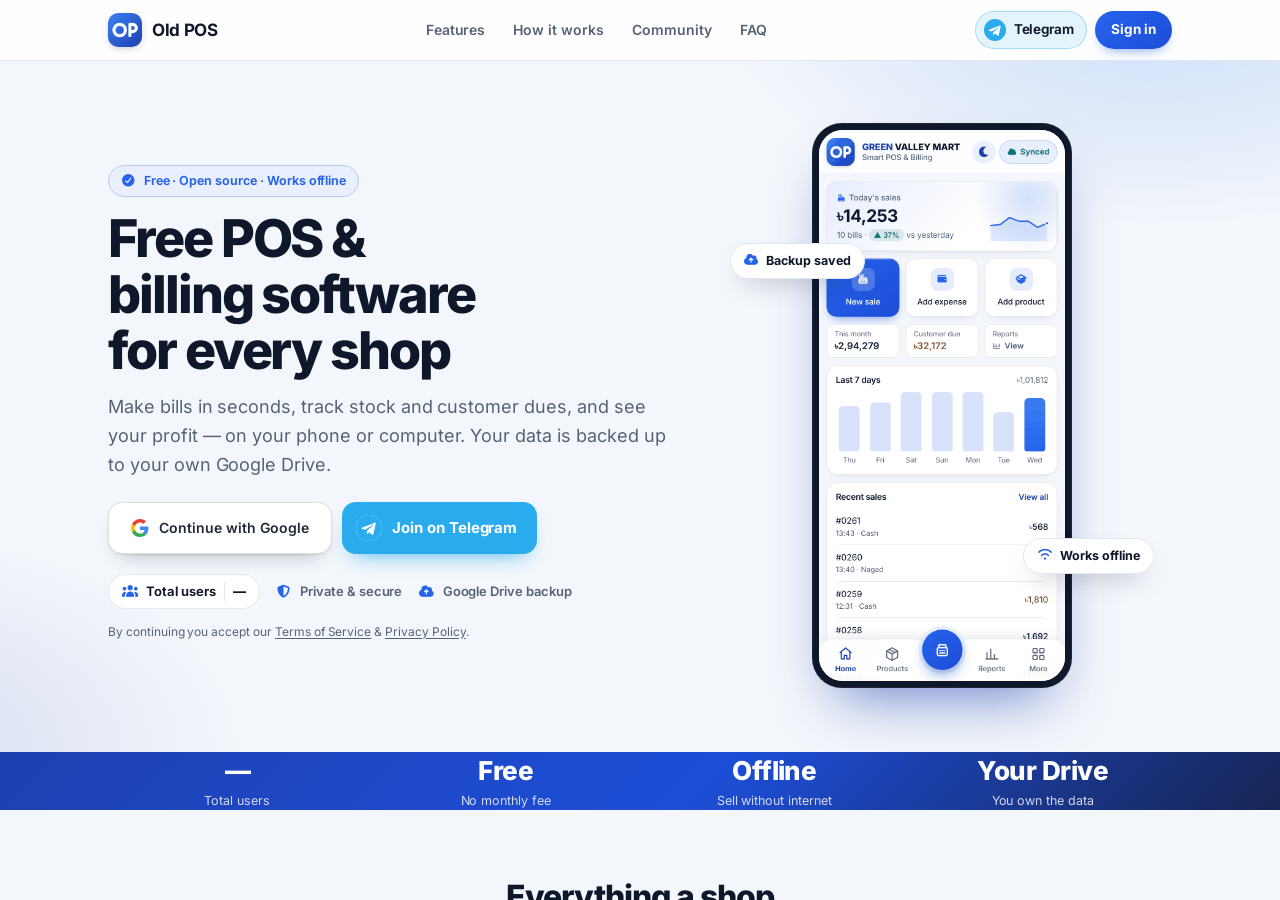
==== index.html @ f88da549 "Add files via upload" ====
<!DOCTYPE html>
<html lang="en">
<head>
    <meta charset="UTF-8">
    <meta http-equiv="Content-Security-Policy" content="default-src 'self'; script-src 'self' 'unsafe-inline' https://accounts.google.com; style-src 'self' 'unsafe-inline' https://accounts.google.com; img-src 'self' data: blob: https://*.googleusercontent.com; font-src 'self' data:; connect-src 'self' https://*.googleapis.com https://accounts.google.com https://script.google.com https://script.googleusercontent.com; frame-src https://accounts.google.com; worker-src 'self'; manifest-src 'self'; object-src 'none'; base-uri 'self'; form-action 'self'; media-src 'self' blob:">
    <meta name="referrer" content="strict-origin-when-cross-origin">
    <meta name="viewport" content="width=device-width, initial-scale=1, viewport-fit=cover">
    <meta name="color-scheme" content="light dark">
    <title>Old POS – Free Offline POS & Billing Software for Shops</title>
    <meta name="description" content="Old POS is free, open-source POS and billing software that works offline. Barcode scanning, inventory, customer dues, expenses, reports and Google Drive backup.">
    <meta name="keywords" content="free POS software, offline POS, open source POS, point of sale app, billing software, POS for small business, inventory management software, barcode scanner POS, retail POS software, grocery POS, pharmacy POS, shop management software, customer due tracking, free billing app, POS system PWA, Old POS">
    <meta name="robots" content="index, follow, max-image-preview:large, max-snippet:-1, max-video-preview:-1">
    <meta name="author" content="Mehedi Hasan">
    <meta name="application-name" content="Old POS">
    <meta name="format-detection" content="telephone=no">
    <link rel="canonical" href="https://oldpos.com/">
    <link rel="alternate" hreflang="en" href="https://oldpos.com/">
    <link rel="alternate" hreflang="x-default" href="https://oldpos.com/">
    <meta property="og:type" content="website">
    <meta property="og:site_name" content="Old POS">
    <meta property="og:url" content="https://oldpos.com/">
    <meta property="og:title" content="Old POS – Free Offline POS & Billing Software for Shops">
    <meta property="og:description" content="Free offline POS and billing software for small shops: fast checkout, barcode scanning, inventory, customer dues, profit reports and Google Drive backup. No fees, no sign-up cost.">
    <meta property="og:image" content="https://oldpos.com/assets/icons/og-image.png">
    <meta property="og:image:width" content="1200">
    <meta property="og:image:height" content="630">
    <meta property="og:image:alt" content="Old POS – Simple POS for Every Business">
    <meta property="og:locale" content="en_US">
    <meta name="twitter:card" content="summary_large_image">
    <meta name="twitter:title" content="Old POS – Free Offline POS & Billing Software for Shops">
    <meta name="twitter:description" content="Free offline POS and billing software for small shops: fast checkout, barcode scanning, inventory, customer dues, profit reports and Google Drive backup. No fees, no sign-up cost.">
    <meta name="twitter:image" content="https://oldpos.com/assets/icons/og-image.png">
    <script type="application/ld+json">{"@context":"https://schema.org","@graph":[{"@type":"WebSite","@id":"https://oldpos.com/#website","url":"https://oldpos.com/","name":"Old POS","description":"Old POS is free, open-source POS and billing software that works offline. Barcode scanning, inventory, customer dues, expenses, reports and Google Drive backup.","inLanguage":"en","publisher":{"@id":"https://oldpos.com/#author"}},{"@type":"Person","@id":"https://oldpos.com/#author","name":"Mehedi Hasan","sameAs":["https://www.facebook.com/mehedi.exx"]},{"@type":"SoftwareApplication","@id":"https://oldpos.com/#app","name":"Old POS","alternateName":["Old POS Simple POS for Every Business","oldpos","Old POS software"],"url":"https://oldpos.com/","description":"Old POS is a free, open-source, offline-first point of sale (POS) and billing web app for small and medium businesses worldwide: fast checkout, barcode scanning, inventory with low-stock and expiry alerts, customer dues, suppliers, expenses, profit reports and automatic Google Drive backup. Installable on Android, iPhone, Windows, Mac and Linux.","applicationCategory":"BusinessApplication","applicationSubCategory":"Point of Sale","operatingSystem":"Web, Android, iOS, Windows, macOS, Linux","browserRequirements":"Requires a modern browser (Chrome, Edge, Safari, Firefox)","softwareVersion":"12.8.0","inLanguage":"en","isAccessibleForFree":true,"license":"https://opensource.org/licenses/MIT","image":"https://oldpos.com/assets/icons/og-image.png","screenshot":["https://oldpos.com/assets/screenshots/02-dashboard.png","https://oldpos.com/assets/screenshots/03-products.png","https://oldpos.com/assets/screenshots/08-reports.png","https://oldpos.com/assets/screenshots/desktop-02-dashboard.png","https://oldpos.com/assets/screenshots/desktop-10-sales-counter.png"],"featureList":["Works offline","Fast billing and checkout","Barcode scanning with the phone camera","Bluetooth thermal receipt printing","Customer due ledger","Inventory with low-stock and expiry alerts","Purchases and supplier ledger","Expense tracking","Sales and profit reports","PIN lock","Automatic Google Drive backup","Installable on Android, iPhone, Windows and Mac"],"offers":{"@type":"Offer","price":"0","priceCurrency":"USD"},"author":{"@id":"https://oldpos.com/#author"}}]}</script>
    <noscript><style>body::before{content:"Old POS needs JavaScript. Please enable it to open your shop.";display:block;padding:20px;text-align:center}</style></noscript>
    <script>(function(){try{var m=localStorage.getItem('esypos_theme')||'auto';if(m==='dark'||(m==='auto'&&window.matchMedia('(prefers-color-scheme: dark)').matches))document.documentElement.classList.add('dark')}catch(e){}})()</script>

<script>(function(){var n=true;try{n=localStorage.getItem('esypos_g_on')!=='1'}catch(e){}if(n)document.documentElement.classList.add('needs-login')})();</script>
    <style>html.needs-login .sidebar,html.needs-login .topbar,html.needs-login .main,html.needs-login .cart-bar,html.needs-login .bottom-nav,html.needs-login .drawer,html.needs-login #scrim{display:none!important}html.needs-login body{background:#1e40af}</style>
    <style id="splash-css">
#splash{position:fixed;inset:0;z-index:100000;display:flex;flex-direction:column;align-items:center;justify-content:center;gap:0;color:#fff;background:radial-gradient(120% 90% at 50% 18%,#2f63e6 0%,#1e40af 48%,#172554 100%);padding:24px;padding-top:calc(24px + env(safe-area-inset-top));padding-bottom:calc(24px + env(safe-area-inset-bottom));transition:opacity .45s ease,transform .45s ease,visibility .45s;overflow:hidden;font-family:Inter,system-ui,-apple-system,"Segoe UI",Roboto,sans-serif;-webkit-user-select:none;user-select:none}
#splash.out{opacity:0;visibility:hidden;transform:scale(1.04);pointer-events:none}
#splash .sp-glow{position:absolute;width:520px;height:520px;max-width:140vw;max-height:140vw;border-radius:50%;background:radial-gradient(circle,rgba(96,165,250,.45) 0%,rgba(96,165,250,0) 65%);animation:spGlow 2.6s ease-in-out infinite}
#splash .sp-dots{position:absolute;inset:0;background-image:radial-gradient(rgba(255,255,255,.10) 1px,transparent 1.5px);background-size:26px 26px;-webkit-mask-image:radial-gradient(circle at 50% 42%,#000 0%,transparent 70%);mask-image:radial-gradient(circle at 50% 42%,#000 0%,transparent 70%);animation:spDrift 14s linear infinite}
#splash .sp-logo{position:relative;width:132px;height:132px;display:flex;align-items:center;justify-content:center;animation:spPop .8s cubic-bezier(.2,1.3,.35,1) both}
#splash .sp-logo img{width:84px;height:84px;border-radius:22px;box-shadow:0 14px 40px rgba(2,6,23,.45);display:block;position:relative;z-index:2;animation:spFloat 3s ease-in-out .8s infinite}
#splash .sp-ring{position:absolute;inset:0;width:100%;height:100%;transform:rotate(-90deg)}
#splash .sp-ring circle{fill:none;stroke-width:3.5;stroke-linecap:round}
#splash .sp-ring .bg{stroke:rgba(255,255,255,.16)}
#splash .sp-ring .fg{stroke:#fff;stroke-dasharray:90 316;animation:spSpin 1.5s linear infinite;transform-origin:50% 50%}
#splash .sp-name{position:relative;margin-top:26px;font-size:32px;font-weight:800;letter-spacing:.2px;animation:spUp .7s ease .25s both}
#splash .sp-name span{color:#93c5fd}
#splash .sp-tag{position:relative;margin-top:6px;font-size:14px;opacity:.82;animation:spUp .7s ease .4s both;text-align:center}
#splash .sp-bar{position:relative;margin-top:34px;width:min(240px,64vw);height:5px;border-radius:99px;background:rgba(255,255,255,.18);overflow:hidden;animation:spUp .6s ease .55s both}
#splash .sp-bar i{display:block;height:100%;width:0;border-radius:99px;background:linear-gradient(90deg,#bfdbfe,#fff);box-shadow:0 0 14px rgba(255,255,255,.7);transition:width .5s ease;animation:spBar 1.9s cubic-bezier(.3,.7,.2,1) .5s forwards}
#splash.done .sp-bar i{animation:none;width:100%;transition:width .3s ease}
#splash .sp-status{position:relative;margin-top:12px;font-size:12.5px;opacity:.8;min-height:18px;animation:spUp .6s ease .7s both}
#splash .sp-ver{position:absolute;bottom:calc(18px + env(safe-area-inset-bottom));font-size:11.5px;opacity:.55;letter-spacing:.4px}
@keyframes spPop{0%{opacity:0;transform:scale(.4) rotate(-12deg)}100%{opacity:1;transform:none}}
@keyframes spUp{0%{opacity:0;transform:translateY(14px)}100%{opacity:1;transform:none}}
@keyframes spFloat{0%,100%{transform:translateY(0)}50%{transform:translateY(-5px)}}
@keyframes spSpin{to{transform:rotate(360deg)}}
@keyframes spGlow{0%,100%{transform:scale(.9);opacity:.75}50%{transform:scale(1.08);opacity:1}}
@keyframes spDrift{to{background-position:26px 26px}}
@keyframes spBar{0%{width:0}60%{width:72%}100%{width:90%}}
@media (prefers-reduced-motion:reduce){#splash *{animation-duration:.01s!important;animation-iteration-count:1!important}#splash .sp-ring .fg{stroke-dasharray:316 0}}
</style>
    <link rel="manifest" href="manifest.webmanifest">
    <script>try{var sk=localStorage.getItem('esypos_skin'),ds=localStorage.getItem('esypos_design');if(sk==='original'||(!sk&&ds==='classic'))document.documentElement.classList.add('classic');else if(sk&&sk!=='classic'&&/^[a-z]+$/.test(sk))document.documentElement.setAttribute('data-skin',sk)}catch(e){}</script>
    <meta name="theme-color" content="#edf2fd" media="(prefers-color-scheme: light)">
    <meta name="theme-color" content="#0d1628" media="(prefers-color-scheme: dark)">
    <link rel="preconnect" href="https://accounts.google.com">
    <meta name="mobile-web-app-capable" content="yes">
    <meta name="apple-mobile-web-app-capable" content="yes">
    <meta name="apple-mobile-web-app-status-bar-style" content="default">
    <meta name="apple-mobile-web-app-title" content="Old POS">
    <link rel="icon" href="favicon.ico?v=12.8.0" sizes="any">
    <link rel="icon" type="image/png" sizes="32x32" href="assets/icons/favicon-32.png">
    <link rel="icon" type="image/png" sizes="16x16" href="assets/icons/favicon-16.png">
    <link rel="icon" type="image/png" sizes="192x192" href="assets/icons/icon-192.png">
    <link rel="apple-touch-icon" href="assets/icons/apple-touch-icon.png">

    <link rel="preload" href="fonts/inter-latin-var.woff2" as="font" type="font/woff2" crossorigin>
    <link rel="preload" href="fonts/fa-solid-subset.woff2" as="font" type="font/woff2" crossorigin>
    <link rel="stylesheet" href="css/icons.css?v=12.8.0">
    <style>.hidden{display:none!important}.drawer{position:fixed;top:0;height:100%;transition:transform .28s}.drawer.left{left:0;transform:translateX(-100%)}.drawer.right{right:0;transform:translateX(100%)}.drawer.open{transform:none}</style>
    <link rel="stylesheet" href="css/style.css?v=12.8.0">
    <link rel="stylesheet" href="css/appshell.css?v=12.8.0">
    <link rel="stylesheet" href="css/modern.css?v=12.8.0">
    <link rel="stylesheet" href="css/polish.css?v=12.8.0">
    <link rel="stylesheet" href="css/simple.css?v=12.8.0">
    <link rel="stylesheet" href="css/themes.css?v=12.8.0">
    <link rel="stylesheet" href="css/refine.css?v=12.8.0">
</head>
<body data-view="pos">

<!-- Splash: shows instantly while the app files and shop data load -->
<div id="splash" role="status" aria-live="polite" aria-label="Loading Old POS">
    <div class="sp-dots"></div><div class="sp-glow"></div>
    <div class="sp-logo">
        <svg class="sp-ring" viewBox="0 0 132 132" aria-hidden="true"><circle class="bg" cx="66" cy="66" r="62.5"/><circle class="fg" cx="66" cy="66" r="62.5"/></svg>
        <img src="assets/icons/icon-192.png" alt="" draggable="false" width="84" height="84">
    </div>
    <div class="sp-name">Old <span>POS</span></div>
    <div class="sp-tag">Simple POS for Every Business</div>
    <div class="sp-bar"><i></i></div>
    <div class="sp-status" id="sp-status">Starting…</div>
    <div class="sp-ver">v12.8.0 · Secure · Works offline</div>
</div>
<script>
(function(){
  var sp=document.getElementById('splash'); if(!sp) return;
  var st=document.getElementById('sp-status'), t0=Date.now(), gone=false;
  var again=false; try{again=sessionStorage.getItem('esypos_splash')==='1';sessionStorage.setItem('esypos_splash','1')}catch(e){}
  var MIN=again?650:1500;                       // first open of the session shows the full animation, reloads are quick
  var msgs=['Starting…','Loading your shop data…','Securing your session…','Preparing the sales counter…'];
  var i=0, tick=setInterval(function(){ if(st&&i<msgs.length-1){ st.textContent=msgs[++i]; } },520);
  function hide(){
    if(gone) return; gone=true; clearInterval(tick);
    if(st) st.textContent='Ready ✓'; sp.classList.add('done');
    setTimeout(function(){ sp.classList.add('out'); setTimeout(function(){ if(sp.parentNode) sp.parentNode.removeChild(sp); },520); },260);
  }
  function ready(){ var wait=Math.max(0,MIN-(Date.now()-t0)); setTimeout(hide,wait); }
  if(document.readyState==='complete') ready(); else window.addEventListener('load',ready);
  setTimeout(hide,8000);                        // failsafe: never trap the user on the splash
  window.Splash={hide:hide};
})();
</script>

<!-- Desktop sidebar -->
<aside class="sidebar" id="sidebar">
    <div class="brand brand-v2"><div class="brand-top"><div class="logo"><img class="logo-img" src="assets/icons/icon-192.png" alt="Old POS" draggable="false"></div><div class="fw7 brand-name">Old POS</div></div><div class="brand-stats"><div class="bs-row bs-total" aria-label="Total users"><i class="fas fa-users"></i><span>Total users</span><b class="js-ucount">—</b></div></div></div>
    <nav class="nav" id="nav-desk"></nav>
    <div class="side-foot">
        <div class="js-acct"></div>
        <div class="foot-actions"><button class="btn btn-ghost" onclick="App.closeDrawers();Skin.picker()"><i class="fas fa-palette"></i> Theme</button><button class="btn btn-ghost" onclick="Lock.lockNow()"><i class="fas fa-lock"></i> Lock app</button></div>
        <div class="foot-actions"><button class="btn btn-ghost js-fsbtn" onclick="App.closeDrawers();PWA.fullscreen()"><i class="fas fa-mobile-screen"></i> Full screen</button></div>
        <div class="legal-links"><a href="privacy.html" target="_blank" rel="noopener">Privacy Policy</a> · <a href="terms.html" target="_blank" rel="noopener">Terms of Service</a></div>
    </div>
</aside>

<!-- Mobile topbar -->
<header class="topbar">
    <div class="tb-brand"><div class="logo"><img class="logo-img" src="assets/icons/icon-192.png" alt="Old POS" draggable="false"></div><div class="tb-id"><b id="tb-shop" class="tb-shop"><em>Old</em> POS</b><span id="tb-sub" class="tb-sub">Smart POS &amp; Billing</span></div></div>
    <div class="flex items-c topbar-actions">
        <button type="button" class="tb-theme" onclick="Theme.toggle()" aria-label="Switch theme"><i class="theme-ico fas fa-moon"></i></button>
        <button type="button" class="sync-chip js-chip" onclick="Cloud.chip()" title="Google Drive Backup"></button>
    </div>
</header>

<main class="main"><div id="view" class="view"></div></main>

<div id="scrim" class="scrim hidden" onclick="App.closeDrawers()"></div>

<!-- Mobile Menu -->
<aside id="mobile-nav" class="drawer left">
    <div class="brand brand-v2"><div class="brand-top"><div class="logo"><img class="logo-img" src="assets/icons/icon-192.png" alt="Old POS" draggable="false"></div><div class="fw7 brand-name grow">Old POS</div><button class="icon-btn" onclick="App.closeDrawers()" aria-label="Close menu"><i class="fas fa-xmark"></i></button></div><div class="brand-stats"><div class="bs-row bs-total" aria-label="Total users"><i class="fas fa-users"></i><span>Total users</span><b class="js-ucount">—</b></div></div></div>
    <nav class="nav" id="nav-mob"></nav>
    <div class="side-foot">
        <div class="js-acct" onclick="App.closeDrawers()"></div>
        <div class="foot-actions"><button class="btn btn-ghost" onclick="App.closeDrawers();Skin.picker()"><i class="fas fa-palette"></i> Theme</button><button class="btn btn-ghost" onclick="App.closeDrawers();Lock.lockNow()"><i class="fas fa-lock"></i> Lock app</button></div>
        <div class="foot-actions"><button class="btn btn-ghost js-fsbtn" onclick="App.closeDrawers();PWA.fullscreen()"><i class="fas fa-mobile-screen"></i> Full screen</button></div>
        <div class="legal-links"><a href="privacy.html" target="_blank" rel="noopener">Privacy Policy</a> · <a href="terms.html" target="_blank" rel="noopener">Terms of Service</a></div>
    </div>
</aside>

<!-- Mobile Cart -->
<aside id="mobile-cart" class="drawer right">
    <div class="drawer-head"><b>Sales Cart</b><button class="icon-btn" onclick="App.closeDrawers()" aria-label="Close cart"><i class="fas fa-xmark"></i></button></div>
    <div id="cart-mobile" class="drawer-body"></div>
</aside>

<button type="button" id="cart-bar" class="cart-bar empty" onclick="App.toggleCart()" aria-label="Cart"></button>

<div id="toast" class="hidden"></div>

<section id="seo-content" class="seo-only" aria-labelledby="about-h">
    <h2 id="about-h">Old POS: free offline POS and billing software for shops and small businesses</h2>
    <p>Old POS is a free, open-source point of sale (POS) and billing system that runs in your browser and installs like an app on Android, iPhone, Windows, Mac and Linux. Make a bill in seconds, scan barcodes with your phone camera, track stock and expiry dates, manage customer dues and supplier payments, record expenses and see profit reports on one dashboard. It keeps working without internet, and your data is backed up to your own Google Drive: no server to run, no monthly fee and no third party holding your sales.</p>
    <p>Built for retail and service shops anywhere in the world, Old POS works with any currency and replaces paper bills and notebooks with a simple, fast and private shop management app. Open it, sign in with Google and start selling.</p>
    <div class="about-grid">
        <article><h3>Fast billing and checkout</h3><p>Search products or scan barcodes, apply discounts and tax, hold bills and accept cash, card, mobile banking or due, then print or share the receipt.</p></article>
        <article><h3>Inventory and stock alerts</h3><p>Track stock levels, low-stock and expiry alerts, product photos and barcode labels, and import or export products with CSV.</p></article>
        <article><h3>Customer dues and suppliers</h3><p>Keep a clear ledger for every customer and supplier, collect payments and send reminders by WhatsApp or SMS.</p></article>
        <article><h3>Expenses and profit reports</h3><p>See sales, expenses, gross and net profit, collections and a 7-day chart. Export reports as CSV.</p></article>
        <article><h3>Works offline, installs anywhere</h3><p>An installable progressive web app (PWA) that opens and sells without internet and syncs when you are back online.</p></article>
        <article><h3>Private and free</h3><p>Your shop data stays on your device and in one backup file in your own Google Drive. No ads, no tracking, no subscription.</p></article>
    </div>
    <h3 class="who">Who uses Old POS?</h3>
    <p>Grocery and convenience stores, pharmacies, fashion, fabric and gift shops, mobile phone shops, restaurants and cafes, wholesalers and any small business that needs a free billing and inventory app.</p>
    <nav aria-label="Old POS pages"><a href="features.html">Features and FAQ</a> · <a href="privacy.html">Privacy Policy</a> · <a href="terms.html">Terms of Service</a> · <a href="license.html">MIT License</a></nav>
</section>


<script defer src="js/core/core.js?v=12.8.0"></script>
<script defer src="js/core/barcode.js?v=12.8.0"></script>
<script defer src="js/core/wedge.js?v=12.8.0"></script>
<script defer src="js/core/linear.js?v=12.8.0"></script>
<script defer src="js/core/ui.js?v=12.8.0"></script>
<script defer src="js/services/keypad.js?v=12.8.0"></script>
<script defer src="js/modules/app.js?v=12.8.0"></script>
<script defer src="js/modules/people.js?v=12.8.0"></script>
<script defer src="js/modules/misc.js?v=12.8.0"></script>
<script defer src="js/modules/home.js?v=12.8.0"></script>
<script defer src="js/modules/settings.js?v=12.8.0"></script>
<script defer src="js/services/labelprinter.js?v=12.8.0"></script>
<script defer src="js/services/recovery.js?v=12.8.0"></script>
<script defer src="js/services/guard.js?v=12.8.0"></script>
<script defer src="js/services/security.js?v=12.8.0"></script>
<script defer src="js/services/safety.js?v=12.8.0"></script>
<script defer src="js/core/config.js?v=12.8.0"></script>
<script defer src="js/services/cloud.js?v=12.8.0"></script>
<script defer src="js/services/appshell.js?v=12.8.0"></script>
<script defer src="js/services/community.js?v=12.8.0"></script>
<script defer src="js/services/pwa.js?v=12.8.0"></script>
</body>
</html>
---- css/icons.css ----
/* Old POS icons: Font Awesome Free 7 (icons CC BY 4.0, font SIL OFL 1.1, code MIT), subset to the glyphs used by the app. https://fontawesome.com/license/free */
@font-face{font-family:"Font Awesome 7 Free";font-style:normal;font-weight:900;font-display:block;src:url("../fonts/fa-solid-subset.woff2") format("woff2")}
@font-face{font-family:"Font Awesome 7 Brands";font-style:normal;font-weight:400;font-display:block;src:url("../fonts/fa-brands-subset.woff2") format("woff2")}
.fa-solid,
.fa-regular,
.fa-brands,
.fa-classic,
.fas,
.far,
.fab,
.fa {
  --_fa-family: var(--fa-family, var(--fa-style-family, 'Font Awesome 7 Free'));
  -webkit-font-smoothing: antialiased;
  -moz-osx-font-smoothing: grayscale;
  display: var(--fa-display, inline-block);
  font-family: var(--_fa-family);
  font-feature-settings: normal;
  font-style: normal;
  font-synthesis: none;
  font-variant: normal;
  font-weight: var(--fa-style, 900);
  line-height: 1;
  text-align: center;
  text-rendering: auto;
  width: var(--fa-width, 1.25em);
}
:is(.fas,
.far,
.fab,
.fa-solid,
.fa-regular,
.fa-brands,
.fa-classic,
.fa)::before {
  content: var(--fa)/"";
}
@supports not (content: ""/"") {
  :is(.fas,
  .far,
  .fab,
  .fa-solid,
  .fa-regular,
  .fa-brands,
  .fa-classic,
  .fa)::before {
    content: var(--fa);
  }
}
.fa-1x {
  font-size: 1em;
}
.fa-2x {
  font-size: 2em;
}
.fa-3x {
  font-size: 3em;
}
.fa-4x {
  font-size: 4em;
}
.fa-5x {
  font-size: 5em;
}
.fa-6x {
  font-size: 6em;
}
.fa-7x {
  font-size: 7em;
}
.fa-8x {
  font-size: 8em;
}
.fa-9x {
  font-size: 9em;
}
.fa-10x {
  font-size: 10em;
}
.fa-2xs {
  font-size: calc(10 / 16 * 1em); 
  line-height: calc(1 / 10 * 1em); 
  vertical-align: calc((6 / 10 - 0.375) * 1em); 
}
.fa-xs {
  font-size: calc(12 / 16 * 1em); 
  line-height: calc(1 / 12 * 1em); 
  vertical-align: calc((6 / 12 - 0.375) * 1em); 
}
.fa-sm {
  font-size: calc(14 / 16 * 1em); 
  line-height: calc(1 / 14 * 1em); 
  vertical-align: calc((6 / 14 - 0.375) * 1em); 
}
.fa-lg {
  font-size: calc(20 / 16 * 1em); 
  line-height: calc(1 / 20 * 1em); 
  vertical-align: calc((6 / 20 - 0.375) * 1em); 
}
.fa-xl {
  font-size: calc(24 / 16 * 1em); 
  line-height: calc(1 / 24 * 1em); 
  vertical-align: calc((6 / 24 - 0.375) * 1em); 
}
.fa-2xl {
  font-size: calc(32 / 16 * 1em); 
  line-height: calc(1 / 32 * 1em); 
  vertical-align: calc((6 / 32 - 0.375) * 1em); 
}
.fa-width-auto {
  --fa-width: auto;
}
.fa-fw,
.fa-width-fixed {
  --fa-width: 1.25em;
}
.fa-canvas-square {
  padding-block: 0.125em;
  margin-block-end: -0.125em;
}
.fa-canvas-roomy {
  padding-block: 0.25em;
  padding-inline: 0.125em;
  margin-block-end: -0.25em;
  box-sizing: content-box;
}
.fa-ul {
  list-style-type: none;
  margin-inline-start: var(--fa-li-margin, 2.5em);
  padding-inline-start: 0;
}
.fa-ul > li {
  position: relative;
}
.fa-li {
  inset-inline-start: calc(-1 * var(--fa-li-width, 2em));
  position: absolute;
  text-align: center;
  width: var(--fa-li-width, 2em);
  line-height: inherit;
}
.fa-border {
  border-color: var(--fa-border-color, #eee);
  border-radius: var(--fa-border-radius, 0.1em);
  border-style: var(--fa-border-style, solid);
  border-width: var(--fa-border-width, 0.0625em);
  box-sizing: var(--fa-border-box-sizing, content-box);
  padding: var(--fa-border-padding, 0.1875em 0.25em);
}
.fa-pull-left,
.fa-pull-start {
  float: inline-start;
  margin-inline-end: var(--fa-pull-margin, 0.3em);
}
.fa-pull-right,
.fa-pull-end {
  float: inline-end;
  margin-inline-start: var(--fa-pull-margin, 0.3em);
}
.fa-beat {
  animation-name: fa-beat;
  animation-delay: var(--fa-animation-delay, 0s);
  animation-direction: var(--fa-animation-direction, normal);
  animation-duration: var(--fa-animation-duration, 1s);
  animation-iteration-count: var(--fa-animation-iteration-count, infinite);
  animation-timing-function: var(--fa-animation-timing, ease-in-out);
}
.fa-bounce {
  animation-name: fa-bounce;
  animation-delay: var(--fa-animation-delay, 0s);
  animation-direction: var(--fa-animation-direction, normal);
  animation-duration: var(--fa-animation-duration, 1s);
  animation-iteration-count: var(--fa-animation-iteration-count, infinite);
  animation-timing-function: var(--fa-animation-timing, cubic-bezier(0.28, 0.84, 0.42, 1));
}
.fa-fade {
  animation-name: fa-fade;
  animation-delay: var(--fa-animation-delay, 0s);
  animation-direction: var(--fa-animation-direction, normal);
  animation-duration: var(--fa-animation-duration, 1s);
  animation-iteration-count: var(--fa-animation-iteration-count, infinite);
  animation-timing-function: var(--fa-animation-timing, ease-in-out);
}
.fa-beat-fade {
  animation-name: fa-beat-fade;
  animation-delay: var(--fa-animation-delay, 0s);
  animation-direction: var(--fa-animation-direction, normal);
  animation-duration: var(--fa-animation-duration, 1s);
  animation-iteration-count: var(--fa-animation-iteration-count, infinite);
  animation-timing-function: var(--fa-animation-timing, ease-in-out);
}
.fa-flip {
  animation-name: fa-flip;
  animation-delay: var(--fa-animation-delay, 0s);
  animation-direction: var(--fa-animation-direction, normal);
  animation-duration: var(--fa-animation-duration, 1.5s);
  animation-iteration-count: var(--fa-animation-iteration-count, infinite);
  animation-timing-function: var(--fa-animation-timing, ease-in-out);
}
.fa-flip-360 {
  animation-name: fa-flip-360;
  animation-delay: var(--fa-animation-delay, 0s);
  animation-direction: var(--fa-animation-direction, normal);
  animation-duration: var(--fa-animation-duration, 1s);
  animation-iteration-count: var(--fa-animation-iteration-count, infinite);
  animation-timing-function: var(--fa-animation-timing, ease-in-out);
}
.fa-shake {
  animation-name: fa-shake;
  animation-delay: var(--fa-animation-delay, 0s);
  animation-direction: var(--fa-animation-direction, normal);
  animation-duration: var(--fa-animation-duration, 0.75s);
  animation-iteration-count: var(--fa-animation-iteration-count, infinite);
  animation-timing-function: var(--fa-animation-timing, ease-in-out);
}
.fa-spin {
  animation-name: fa-spin;
  animation-delay: var(--fa-animation-delay, 0s);
  animation-direction: var(--fa-animation-direction, normal);
  animation-duration: var(--fa-animation-duration, 2s);
  animation-iteration-count: var(--fa-animation-iteration-count, infinite);
  animation-timing-function: var(--fa-animation-timing, linear);
}
.fa-spin-reverse {
  --fa-animation-direction: reverse;
}
.fa-pulse,
.fa-spin-pulse {
  animation-name: fa-spin;
  animation-direction: var(--fa-animation-direction, normal);
  animation-duration: var(--fa-animation-duration, 1s);
  animation-iteration-count: var(--fa-animation-iteration-count, infinite);
  animation-timing-function: var(--fa-animation-timing, steps(8));
}
.fa-spin-snap {
  animation-name: fa-spin-snap;
  animation-delay: var(--fa-animation-delay, 0s);
  animation-direction: var(--fa-animation-direction, normal);
  animation-duration: var(--fa-animation-duration, 3s);
  animation-iteration-count: var(--fa-animation-iteration-count, infinite);
  animation-timing-function: var(--fa-animation-timing, linear);
}
.fa-spin-snap-4 {
  animation-name: fa-spin-snap-4;
  animation-delay: var(--fa-animation-delay, 0s);
  animation-direction: var(--fa-animation-direction, normal);
  animation-duration: var(--fa-animation-duration, 2.4s);
  animation-iteration-count: var(--fa-animation-iteration-count, infinite);
  animation-timing-function: var(--fa-animation-timing, linear);
}
.fa-spin-snap-8 {
  animation-name: fa-spin-snap-8;
  animation-delay: var(--fa-animation-delay, 0s);
  animation-direction: var(--fa-animation-direction, normal);
  animation-duration: var(--fa-animation-duration, 4s);
  animation-iteration-count: var(--fa-animation-iteration-count, infinite);
  animation-timing-function: var(--fa-animation-timing, linear);
}
.fa-buzz {
  animation-name: fa-buzz;
  animation-delay: var(--fa-animation-delay, 0s);
  animation-direction: var(--fa-animation-direction, normal);
  animation-duration: var(--fa-animation-duration, 0.6s);
  animation-iteration-count: var(--fa-animation-iteration-count, infinite);
  animation-timing-function: var(--fa-animation-timing, linear);
}
.fa-wag {
  animation-name: fa-wag;
  animation-delay: var(--fa-animation-delay, 0s);
  animation-direction: var(--fa-animation-direction, normal);
  animation-duration: var(--fa-animation-duration, 0.9s);
  animation-iteration-count: var(--fa-animation-iteration-count, infinite);
  animation-timing-function: var(--fa-animation-timing, ease-out);
  transform-origin: bottom center;
}
.fa-float {
  animation-name: fa-float;
  animation-delay: var(--fa-animation-delay, 0s);
  animation-direction: var(--fa-animation-direction, normal);
  animation-duration: var(--fa-animation-duration, 3s);
  animation-iteration-count: var(--fa-animation-iteration-count, infinite);
  animation-timing-function: var(--fa-animation-timing, ease-in-out);
  will-change: transform;
}
.fa-swing {
  animation-name: fa-swing;
  animation-delay: var(--fa-animation-delay, 0s);
  animation-direction: var(--fa-animation-direction, normal);
  animation-duration: var(--fa-animation-duration, 1.2s);
  animation-iteration-count: var(--fa-animation-iteration-count, infinite);
  animation-timing-function: var(--fa-animation-timing, ease-out);
  transform-origin: top center;
}
.fa-jello {
  animation-name: fa-jello;
  animation-delay: var(--fa-animation-delay, 0s);
  animation-direction: var(--fa-animation-direction, normal);
  animation-duration: var(--fa-animation-duration, 0.9s);
  animation-iteration-count: var(--fa-animation-iteration-count, infinite);
  animation-timing-function: var(--fa-animation-timing, ease-out);
}
@media (prefers-reduced-motion: reduce) {
  .fa-beat,
  .fa-bounce,
  .fa-fade,
  .fa-beat-fade,
  .fa-flip,
  .fa-flip-360,
  .fa-pulse,
  .fa-shake,
  .fa-spin,
  .fa-spin-pulse,
  .fa-buzz,
  .fa-float,
  .fa-jello,
  .fa-spin-snap,
  .fa-spin-snap-4,
  .fa-spin-snap-8,
  .fa-swing,
  .fa-wag {
    animation: none !important;
    transition: none !important;
  }
}
@keyframes fa-beat {
  0% {
    transform: scale(1);
  }
  25% {
    transform: scale(calc(1.25 * var(--fa-beat-scale, 1.25)));
  }
  45% {
    transform: scale(calc(1.22 * var(--fa-beat-scale, 1.22)));
  }
  65% {
    transform: scale(calc(1.25 * var(--fa-beat-scale, 1.25)));
  }
  90% {
    transform: scale(1);
  }
}
@keyframes fa-bounce {
  0% {
    transform: scale(1, 1) translateY(0);
    animation-timing-function: var(--fa-animation-timing);
  }
  14% {
    transform: scale(var(--fa-bounce-start-scale-x, 1.06), var(--fa-bounce-start-scale-y, 0.94)) translateY(var(--fa-bounce-anticipation, 3px));
    animation-timing-function: cubic-bezier(0.33, 0, 0.66, 0.33);
  }
  32% {
    transform: scale(var(--fa-bounce-jump-scale-x, 0.94), var(--fa-bounce-jump-scale-y, 1.12)) translateY(calc(-1 * var(--fa-bounce-height, 0.5em)));
    animation-timing-function: cubic-bezier(0.33, 0.66, 0.66, 1);
  }
  52% {
    transform: scale(1, 1) translateY(calc(-1 * var(--fa-bounce-height, 0.5em) * 1.1));
    animation-timing-function: cubic-bezier(0.5, 0, 1, 0.5);
  }
  70% {
    transform: scale(var(--fa-bounce-land-scale-x, 1.06), var(--fa-bounce-land-scale-y, 0.92)) translateY(0);
    animation-timing-function: cubic-bezier(0.33, 0.33, 0.66, 1);
  }
  85% {
    transform: scale(0.98, 1.04) translateY(calc(-2px * var(--fa-bounce-rebound, 1)));
    animation-timing-function: cubic-bezier(0.33, 0, 0.66, 1);
  }
  100% {
    transform: scale(1, 1) translateY(0);
  }
}
@keyframes fa-fade {
  0% {
    opacity: 1;
    transform: scale(1);
    animation-timing-function: cubic-bezier(0.2, 0, 0.4, 1);
  }
  40% {
    opacity: var(--fa-fade-opacity, 0.4);
    transform: scale(0.98);
    animation-timing-function: cubic-bezier(0.4, 0, 0.6, 1);
  }
  100% {
    opacity: 1;
    transform: scale(1);
  }
}
@keyframes fa-beat-fade {
  0% {
    opacity: var(--fa-beat-fade-opacity, 0.4);
    transform: scale(1);
    animation-timing-function: cubic-bezier(0.2, 0, 0.4, 1);
  }
  25% {
    opacity: calc(var(--fa-beat-fade-opacity, 0.4) + 0.4);
    transform: scale(var(--fa-beat-fade-scale, 1.28));
    animation-timing-function: cubic-bezier(0.4, 0, 0.6, 1);
  }
  45% {
    opacity: 1;
    transform: scale(var(--fa-beat-fade-scale, 1.25));
    animation-timing-function: cubic-bezier(0.4, 0, 0.2, 1);
  }
  65% {
    opacity: calc(var(--fa-beat-fade-opacity, 0.4) + 0.4);
    transform: scale(var(--fa-beat-fade-scale, 1.28));
    animation-timing-function: cubic-bezier(0.4, 0, 0.6, 1);
  }
  100% {
    opacity: var(--fa-beat-fade-opacity, 0.4);
    transform: scale(1);
  }
}
@keyframes fa-flip {
  0% {
    transform: perspective(2em) scale(1) rotate3d(var(--fa-flip-x, 0), var(--fa-flip-y, 1), var(--fa-flip-z, 0), 0deg);
    animation-timing-function: cubic-bezier(0.2, 0, 0.4, 1);
  }
  8% {
    transform: perspective(2em) scale(var(--fa-flip-anticipation-scale, 0.95)) rotate3d(var(--fa-flip-x, 0), var(--fa-flip-y, 1), var(--fa-flip-z, 0), 0deg);
    animation-timing-function: cubic-bezier(0.33, 0, 0.66, 0.33);
  }
  35% {
    transform: perspective(2em) scale(1) rotate3d(var(--fa-flip-x, 0), var(--fa-flip-y, 1), var(--fa-flip-z, 0), calc(var(--fa-flip-angle, -360deg) * 0.6));
    animation-timing-function: linear;
  }
  65% {
    transform: perspective(2em) scale(1) rotate3d(var(--fa-flip-x, 0), var(--fa-flip-y, 1), var(--fa-flip-z, 0), calc(var(--fa-flip-angle, -360deg) * 0.5));
    animation-timing-function: cubic-bezier(0.33, 0.66, 0.66, 1);
  }
  92% {
    transform: perspective(2em) scale(1) rotate3d(var(--fa-flip-x, 0), var(--fa-flip-y, 1), var(--fa-flip-z, 0), calc(var(--fa-flip-angle, -360deg) * var(--fa-flip-overshoot, 1.04)));
    animation-timing-function: cubic-bezier(0.33, 0, 0.66, 1);
  }
  100% {
    transform: perspective(2em) scale(1) rotate3d(var(--fa-flip-x, 0), var(--fa-flip-y, 1), var(--fa-flip-z, 0), var(--fa-flip-angle, -360deg));
  }
}
@keyframes fa-flip-360 {
  0% {
    transform: perspective(2em) scale(1) rotate3d(var(--fa-flip-x, 0), var(--fa-flip-y, 1), var(--fa-flip-z, 0), 0deg);
    animation-timing-function: cubic-bezier(0.2, 0, 0.4, 1);
  }
  8% {
    transform: perspective(2em) scale(var(--fa-flip-anticipation-scale, 0.95)) rotate3d(var(--fa-flip-x, 0), var(--fa-flip-y, 1), var(--fa-flip-z, 0), 0deg);
    animation-timing-function: cubic-bezier(0.33, 0, 0.66, 0.33);
  }
  50% {
    transform: perspective(2em) scale(1) rotate3d(var(--fa-flip-x, 0), var(--fa-flip-y, 1), var(--fa-flip-z, 0), calc(var(--fa-flip-angle, -360deg) * 0.6));
    animation-timing-function: cubic-bezier(0.33, 0.66, 0.66, 1);
  }
  80% {
    transform: perspective(2em) scale(1) rotate3d(var(--fa-flip-x, 0), var(--fa-flip-y, 1), var(--fa-flip-z, 0), calc(var(--fa-flip-angle, -360deg) * var(--fa-flip-overshoot, 1.04)));
    animation-timing-function: cubic-bezier(0.33, 0, 0.66, 1);
  }
  100% {
    transform: perspective(2em) scale(1) rotate3d(var(--fa-flip-x, 0), var(--fa-flip-y, 1), var(--fa-flip-z, 0), var(--fa-flip-angle, -360deg));
  }
}
@keyframes fa-shake {
  0% {
    transform: rotate(0deg);
    animation-timing-function: cubic-bezier(0.2, 0, 0.8, 1);
  }
  8% {
    transform: rotate(35deg) translateX(1px);
    animation-timing-function: cubic-bezier(0.3, 0, 0.7, 1);
  }
  20% {
    transform: rotate(-22deg) translateX(-1px);
    animation-timing-function: cubic-bezier(0.3, 0, 0.7, 1);
  }
  35% {
    transform: rotate(15deg) translateX(1px);
    animation-timing-function: cubic-bezier(0.3, 0, 0.7, 1);
  }
  50% {
    transform: rotate(-9deg);
    animation-timing-function: cubic-bezier(0.4, 0, 0.6, 1);
  }
  65% {
    transform: rotate(5deg);
    animation-timing-function: cubic-bezier(0.4, 0, 0.6, 1);
  }
  78% {
    transform: rotate(-3deg);
    animation-timing-function: cubic-bezier(0.4, 0, 0.6, 1);
  }
  90% {
    transform: rotate(1deg);
    animation-timing-function: cubic-bezier(0.4, 0, 0.2, 1);
  }
  100% {
    transform: rotate(0deg);
  }
}
@keyframes fa-spin {
  0% {
    transform: rotate(0deg);
  }
  100% {
    transform: rotate(360deg);
  }
}
@keyframes fa-spin-snap {
  0% {
    transform: rotate(0deg);
    animation-timing-function: cubic-bezier(0, 0, 0.2, 1);
  }
  12% {
    transform: rotate(60deg);
    animation-timing-function: cubic-bezier(0.8, 0, 1, 1);
  }
  16.67% {
    transform: rotate(60deg);
    animation-timing-function: cubic-bezier(0, 0, 0.2, 1);
  }
  28.67% {
    transform: rotate(120deg);
    animation-timing-function: cubic-bezier(0.8, 0, 1, 1);
  }
  33.33% {
    transform: rotate(120deg);
    animation-timing-function: cubic-bezier(0, 0, 0.2, 1);
  }
  45.33% {
    transform: rotate(180deg);
    animation-timing-function: cubic-bezier(0.8, 0, 1, 1);
  }
  50% {
    transform: rotate(180deg);
    animation-timing-function: cubic-bezier(0, 0, 0.2, 1);
  }
  62% {
    transform: rotate(240deg);
    animation-timing-function: cubic-bezier(0.8, 0, 1, 1);
  }
  66.67% {
    transform: rotate(240deg);
    animation-timing-function: cubic-bezier(0, 0, 0.2, 1);
  }
  78.67% {
    transform: rotate(300deg);
    animation-timing-function: cubic-bezier(0.8, 0, 1, 1);
  }
  83.33% {
    transform: rotate(300deg);
    animation-timing-function: cubic-bezier(0, 0, 0.2, 1);
  }
  95.33% {
    transform: rotate(360deg);
    animation-timing-function: cubic-bezier(0.8, 0, 1, 1);
  }
  100% {
    transform: rotate(360deg);
  }
}
@keyframes fa-spin-snap-4 {
  0% {
    transform: rotate(0deg);
    animation-timing-function: cubic-bezier(0, 0, 0.2, 1);
  }
  15% {
    transform: rotate(90deg);
    animation-timing-function: cubic-bezier(0.8, 0, 1, 1);
  }
  25% {
    transform: rotate(90deg);
    animation-timing-function: cubic-bezier(0, 0, 0.2, 1);
  }
  40% {
    transform: rotate(180deg);
    animation-timing-function: cubic-bezier(0.8, 0, 1, 1);
  }
  50% {
    transform: rotate(180deg);
    animation-timing-function: cubic-bezier(0, 0, 0.2, 1);
  }
  65% {
    transform: rotate(270deg);
    animation-timing-function: cubic-bezier(0.8, 0, 1, 1);
  }
  75% {
    transform: rotate(270deg);
    animation-timing-function: cubic-bezier(0, 0, 0.2, 1);
  }
  90% {
    transform: rotate(360deg);
    animation-timing-function: cubic-bezier(0.8, 0, 1, 1);
  }
  100% {
    transform: rotate(360deg);
  }
}
@keyframes fa-spin-snap-8 {
  0% {
    transform: rotate(0deg);
    animation-timing-function: cubic-bezier(0, 0, 0.2, 1);
  }
  9% {
    transform: rotate(45deg);
    animation-timing-function: cubic-bezier(0.8, 0, 1, 1);
  }
  12.5% {
    transform: rotate(45deg);
    animation-timing-function: cubic-bezier(0, 0, 0.2, 1);
  }
  21.5% {
    transform: rotate(90deg);
    animation-timing-function: cubic-bezier(0.8, 0, 1, 1);
  }
  25% {
    transform: rotate(90deg);
    animation-timing-function: cubic-bezier(0, 0, 0.2, 1);
  }
  34% {
    transform: rotate(135deg);
    animation-timing-function: cubic-bezier(0.8, 0, 1, 1);
  }
  37.5% {
    transform: rotate(135deg);
    animation-timing-function: cubic-bezier(0, 0, 0.2, 1);
  }
  46.5% {
    transform: rotate(180deg);
    animation-timing-function: cubic-bezier(0.8, 0, 1, 1);
  }
  50% {
    transform: rotate(180deg);
    animation-timing-function: cubic-bezier(0, 0, 0.2, 1);
  }
  59% {
    transform: rotate(225deg);
    animation-timing-function: cubic-bezier(0.8, 0, 1, 1);
  }
  62.5% {
    transform: rotate(225deg);
    animation-timing-function: cubic-bezier(0, 0, 0.2, 1);
  }
  71.5% {
    transform: rotate(270deg);
    animation-timing-function: cubic-bezier(0.8, 0, 1, 1);
  }
  75% {
    transform: rotate(270deg);
    animation-timing-function: cubic-bezier(0, 0, 0.2, 1);
  }
  84% {
    transform: rotate(315deg);
    animation-timing-function: cubic-bezier(0.8, 0, 1, 1);
  }
  87.5% {
    transform: rotate(315deg);
    animation-timing-function: cubic-bezier(0, 0, 0.2, 1);
  }
  96.5% {
    transform: rotate(360deg);
    animation-timing-function: cubic-bezier(0.8, 0, 1, 1);
  }
  100% {
    transform: rotate(360deg);
  }
}
@keyframes fa-buzz {
  0% {
    transform: translateX(0) rotate(0deg);
    animation-timing-function: cubic-bezier(0.1, 0, 0.9, 1);
  }
  5% {
    transform: translateX(var(--fa-buzz-distance, 4px)) rotate(0.5deg);
  }
  10% {
    transform: translateX(calc(-1 * var(--fa-buzz-distance, 4px))) rotate(-0.5deg);
  }
  15% {
    transform: translateX(var(--fa-buzz-distance, 4px)) rotate(0.3deg);
  }
  20% {
    transform: translateX(calc(-1 * var(--fa-buzz-distance, 4px))) rotate(-0.3deg);
  }
  25% {
    transform: translateX(calc(var(--fa-buzz-distance, 4px) * 0.7)) rotate(0.2deg);
  }
  30% {
    transform: translateX(calc(-1 * var(--fa-buzz-distance, 4px) * 0.7)) rotate(-0.2deg);
  }
  35% {
    transform: translateX(calc(var(--fa-buzz-distance, 4px) * 0.4)) rotate(0.1deg);
  }
  40% {
    transform: translateX(0) rotate(0deg);
  }
  100% {
    transform: translateX(0) rotate(0deg);
  }
}
@keyframes fa-wag {
  0% {
    transform: rotate(0deg);
    animation-timing-function: cubic-bezier(0.2, 0, 0.6, 1);
  }
  12% {
    transform: rotate(var(--fa-wag-angle, 12deg));
    animation-timing-function: cubic-bezier(0.4, 0, 0.2, 1);
  }
  24% {
    transform: rotate(2deg);
    animation-timing-function: cubic-bezier(0.2, 0, 0.6, 1);
  }
  36% {
    transform: rotate(calc(var(--fa-wag-angle, 12deg) * 0.85));
    animation-timing-function: cubic-bezier(0.4, 0, 0.2, 1);
  }
  48% {
    transform: rotate(1deg);
    animation-timing-function: cubic-bezier(0.2, 0, 0.6, 1);
  }
  58% {
    transform: rotate(calc(var(--fa-wag-angle, 12deg) * 0.6));
    animation-timing-function: cubic-bezier(0.4, 0, 0.2, 1);
  }
  68% {
    transform: rotate(0deg);
  }
  100% {
    transform: rotate(0deg);
  }
}
@keyframes fa-float {
  0% {
    transform: translateY(0) translateX(0) rotate(0deg) scale(var(--fa-float-squash-x, 1.02), var(--fa-float-squash-y, 0.98));
    animation-timing-function: cubic-bezier(0.33, 0, 0.66, 0.33);
  }
  15% {
    transform: translateY(calc(-0.4 * var(--fa-float-height, 6px))) translateX(var(--fa-float-drift, 1px)) rotate(var(--fa-float-tilt, 1deg)) scale(1, 1);
    animation-timing-function: cubic-bezier(0.33, 0.66, 0.66, 1);
  }
  35% {
    transform: translateY(calc(-1 * var(--fa-float-height, 6px))) translateX(0) rotate(0deg) scale(var(--fa-float-stretch-x, 0.98), var(--fa-float-stretch-y, 1.03));
    animation-timing-function: cubic-bezier(0.5, 0, 0.5, 0);
  }
  50% {
    transform: translateY(calc(-0.92 * var(--fa-float-height, 6px))) translateX(calc(-0.5 * var(--fa-float-drift, 1px))) rotate(calc(-0.5 * var(--fa-float-tilt, 1deg))) scale(0.995, 1.01);
    animation-timing-function: cubic-bezier(0.33, 0, 0.66, 0.33);
  }
  70% {
    transform: translateY(calc(-0.3 * var(--fa-float-height, 6px))) translateX(calc(-1 * var(--fa-float-drift, 1px))) rotate(calc(-1 * var(--fa-float-tilt, 1deg))) scale(1, 1);
    animation-timing-function: cubic-bezier(0.33, 0.66, 0.66, 1);
  }
  90% {
    transform: translateY(calc(0.05 * var(--fa-float-height, 6px))) translateX(0) rotate(0deg) scale(var(--fa-float-squash-x, 1.02), var(--fa-float-squash-y, 0.98));
    animation-timing-function: cubic-bezier(0.33, 0, 0.66, 1);
  }
  100% {
    transform: translateY(0) translateX(0) rotate(0deg) scale(var(--fa-float-squash-x, 1.02), var(--fa-float-squash-y, 0.98));
  }
}
@keyframes fa-swing {
  0% {
    transform: rotate(0deg);
    animation-timing-function: cubic-bezier(0.2, 0, 0.8, 1);
  }
  8% {
    transform: rotate(var(--fa-swing-angle, 22deg));
    animation-timing-function: cubic-bezier(0.3, 0, 0.7, 1);
  }
  18% {
    transform: rotate(calc(-1 * var(--fa-swing-angle, 22deg) * 0.85));
    animation-timing-function: cubic-bezier(0.3, 0, 0.7, 1);
  }
  28% {
    transform: rotate(calc(var(--fa-swing-angle, 22deg) * 0.65));
    animation-timing-function: cubic-bezier(0.35, 0, 0.65, 1);
  }
  38% {
    transform: rotate(calc(-1 * var(--fa-swing-angle, 22deg) * 0.45));
    animation-timing-function: cubic-bezier(0.4, 0, 0.6, 1);
  }
  48% {
    transform: rotate(calc(var(--fa-swing-angle, 22deg) * 0.25));
    animation-timing-function: cubic-bezier(0.4, 0, 0.6, 1);
  }
  56% {
    transform: rotate(calc(-1 * var(--fa-swing-angle, 22deg) * 0.1));
    animation-timing-function: cubic-bezier(0.4, 0, 0.6, 1);
  }
  64% {
    transform: rotate(0deg);
  }
  100% {
    transform: rotate(0deg);
  }
}
@keyframes fa-jello {
  0% {
    transform: scale(1, 1);
    animation-timing-function: cubic-bezier(0.2, 0, 0.8, 1);
  }
  12% {
    transform: scale(var(--fa-jello-scale-x, 1.15), calc(2 - var(--fa-jello-scale-x, 1.15)));
    animation-timing-function: cubic-bezier(0.3, 0, 0.7, 1);
  }
  24% {
    transform: scale(calc(2 - var(--fa-jello-scale-y, 1.12)), var(--fa-jello-scale-y, 1.12));
    animation-timing-function: cubic-bezier(0.3, 0, 0.7, 1);
  }
  36% {
    transform: scale(calc(1 + (var(--fa-jello-scale-x, 1.15) - 1) * 0.5), calc(2 - (1 + (var(--fa-jello-scale-x, 1.15) - 1) * 0.5)));
    animation-timing-function: cubic-bezier(0.4, 0, 0.6, 1);
  }
  48% {
    transform: scale(calc(2 - (1 + (var(--fa-jello-scale-y, 1.12) - 1) * 0.3)), calc(1 + (var(--fa-jello-scale-y, 1.12) - 1) * 0.3));
    animation-timing-function: cubic-bezier(0.4, 0, 0.6, 1);
  }
  58% {
    transform: scale(1.02, 0.98);
    animation-timing-function: cubic-bezier(0.4, 0, 0.2, 1);
  }
  68% {
    transform: scale(1, 1);
  }
  100% {
    transform: scale(1, 1);
  }
}
.fa-rotate-90 {
  transform: rotate(90deg);
}
.fa-rotate-180 {
  transform: rotate(180deg);
}
.fa-rotate-270 {
  transform: rotate(270deg);
}
.fa-flip-horizontal {
  transform: scale(-1, 1);
}
.fa-flip-vertical {
  transform: scale(1, -1);
}
.fa-flip-both,
.fa-flip-horizontal.fa-flip-vertical {
  transform: scale(-1, -1);
}
.fa-rotate-by {
  transform: rotate(var(--fa-rotate-angle, 0));
}
.fa-stack {
  display: inline-block;
  height: 2em;
  line-height: 2em;
  position: relative;
  vertical-align: middle;
  width: 2.5em;
}
.fa-stack-1x,
.fa-stack-2x {
  --fa-width: 100%;
  inset: 0;
  position: absolute;
  text-align: center;
  width: var(--fa-width);
  z-index: var(--fa-stack-z-index, auto);
}
.fa-stack-1x {
  line-height: inherit;
}
.fa-stack-2x {
  font-size: 2em;
}
.fa-inverse {
  color: var(--fa-inverse, #fff);
}
.fa-bag-shopping{--fa:"\f290"}
.fa-barcode{--fa:"\f02a"}
.fa-bars{--fa:"\f0c9"}
.fa-bell{--fa:"\f0f3"}
.fa-box{--fa:"\f466"}
.fa-box-open{--fa:"\f49e"}
.fa-camera{--fa:"\f030"}
.fa-cash-register{--fa:"\f788"}
.fa-chart-column{--fa:"\e0e3"}
.fa-check{--fa:"\f00c"}
.fa-chevron-right{--fa:"\f054"}
.fa-chevron-up{--fa:"\f077"}
.fa-circle-check{--fa:"\f058"}
.fa-circle-question{--fa:"\f059"}
.fa-clock{--fa:"\f017"}
.fa-clock-rotate-left{--fa:"\f1da"}
.fa-cloud{--fa:"\f0c2"}
.fa-cloud-arrow-down{--fa:"\f0ed"}
.fa-cloud-arrow-up{--fa:"\f0ee"}
.fa-credit-card{--fa:"\f09d"}
.fa-database{--fa:"\f1c0"}
.fa-download{--fa:"\f019"}
.fa-file-contract{--fa:"\f56c"}
.fa-file-csv{--fa:"\f6dd"}
.fa-file-export{--fa:"\f56e"}
.fa-file-import{--fa:"\f56f"}
.fa-file-invoice{--fa:"\f570"}
.fa-file-lines{--fa:"\f15c"}
.fa-floppy-disk{--fa:"\f0c7"}
.fa-gauge-high{--fa:"\f625"}
.fa-hand-holding-dollar{--fa:"\f4c0"}
.fa-hourglass-half{--fa:"\f252"}
.fa-link-slash{--fa:"\f127"}
.fa-lock{--fa:"\f023"}
.fa-magnifying-glass{--fa:"\f002"}
.fa-message{--fa:"\f27a"}
.fa-mobile-screen{--fa:"\f3cf"}
.fa-mobile-screen-button{--fa:"\f3cd"}
.fa-money-bill-transfer{--fa:"\e528"}
.fa-money-bill-wave{--fa:"\f53a"}
.fa-moon{--fa:"\f186"}
.fa-palette{--fa:"\f53f"}
.fa-paper-plane{--fa:"\f1d8"}
.fa-pause{--fa:"\f04c"}
.fa-pen{--fa:"\f304"}
.fa-plug{--fa:"\f1e6"}
.fa-plus{--fa:"\+"}
.fa-print{--fa:"\f02f"}
.fa-receipt{--fa:"\f543"}
.fa-right-from-bracket{--fa:"\f2f5"}
.fa-rotate{--fa:"\f2f1"}
.fa-rotate-left{--fa:"\f2ea"}
.fa-rotate-right{--fa:"\f2f9"}
.fa-scale-balanced{--fa:"\f24e"}
.fa-shield-halved{--fa:"\f3ed"}
.fa-sliders{--fa:"\f1de"}
.fa-store{--fa:"\f54e"}
.fa-sun{--fa:"\f185"}
.fa-tags{--fa:"\f02c"}
.fa-trash{--fa:"\f1f8"}
.fa-triangle-exclamation{--fa:"\f071"}
.fa-trophy{--fa:"\f091"}
.fa-truck{--fa:"\f0d1"}
.fa-truck-ramp-box{--fa:"\f4de"}
.fa-user{--fa:"\f007"}
.fa-user-clock{--fa:"\f4fd"}
.fa-user-group{--fa:"\f500"}
.fa-user-plus{--fa:"\f234"}
.fa-user-shield{--fa:"\f505"}
.fa-user-tie{--fa:"\f508"}
.fa-users{--fa:"\f0c0"}
.fa-video-slash{--fa:"\f4e2"}
.fa-volume-high{--fa:"\f028"}
.fa-wallet{--fa:"\f555"}
.fa-wifi{--fa:"\f1eb"}
.fa-xmark{--fa:"\f00d"}
.fa-bluetooth-b{--fa:"\f294"}
.fa-google{--fa:"\f1a0"}
.fa-whatsapp{--fa:"\f232"}
---- css/style.css ----
@font-face{font-family:'Inter';font-style:normal;font-weight:100 900;font-display:swap;src:url('../fonts/inter-latin-var.woff2') format('woff2');unicode-range:U+0000-00FF,U+0131,U+0152-0153,U+02BB-02BC,U+02C6,U+02DA,U+02DC,U+0304,U+0308,U+0329,U+2000-206F,U+20AC,U+2122,U+2191,U+2193,U+2212,U+2215,U+FEFF,U+FFFD}
/* ==========================================================================
   Old POS v10.7 — design system
   Mobile-first. Breakpoints: 700px (tablet) · 1024px (desktop sidebar) · 1280px (docked cart)
   ========================================================================== */

/* ---------- Design tokens ---------- */
:root{
  --bg:#f3f6fb; --card:#ffffff; --text:#0f172a; --muted:#64748b; --border:#e2e8f0; --hover:#f1f5f9;
  --input:#f8fafc; --primary:#2563eb; --primary2:#3b82f6; --psoft:#eaf1ff; --ptext:#1e40af;
  --ok:#059669; --oksoft:#ecfdf5; --bad:#dc2626; --badsoft:#fef2f2; --warn:#b45309; --warnsoft:#fffbeb;
  --info:#2563eb; --infosoft:#eff6ff;
  --grad:linear-gradient(135deg,#3b82f6 0%,#1e40af 100%);
  --ring:rgba(37,99,235,.30);
  --shadow:0 1px 2px rgba(15,23,42,.05),0 6px 18px -10px rgba(15,23,42,.14);
  --shadow-lg:0 14px 32px -14px rgba(30,64,175,.45);
  --r-sm:10px; --r-md:14px; --r-lg:18px; --r-xl:24px;
  --topbar-h:58px; --sidebar-w:264px;
  --ease:cubic-bezier(.22,1,.36,1);
  color-scheme:light;
}
html.dark{
  --bg:#0b1220; --card:#111a2e; --text:#e5eaf3; --muted:#94a3b8; --border:#223049; --hover:#182338;
  --input:#0e1627; --primary:#3b82f6; --primary2:#60a5fa; --psoft:#172a52; --ptext:#bfd4ff;
  --ok:#34d399; --oksoft:#0c2a22; --bad:#f87171; --badsoft:#3a1620; --warn:#fbbf24; --warnsoft:#33260b;
  --info:#60a5fa; --infosoft:#13284a;
  --grad:linear-gradient(135deg,#3b82f6 0%,#2563eb 100%);
  --ring:rgba(59,130,246,.45);
  --shadow:0 1px 2px rgba(0,0,0,.4),0 8px 22px -12px rgba(0,0,0,.65);
  --shadow-lg:0 14px 32px -14px rgba(0,0,0,.7);
  color-scheme:dark;
}

/* ---------- Base ---------- */
html{-webkit-text-size-adjust:100%;text-size-adjust:100%}
html,body{overscroll-behavior-y:none}
html,body,button,input,select,textarea{font-family:'Inter',system-ui,-apple-system,'Segoe UI',Roboto,'Helvetica Neue',Arial,sans-serif}
*{box-sizing:border-box}
body{margin:0;color:var(--text);font-size:14px;line-height:1.45;-webkit-font-smoothing:antialiased;-moz-osx-font-smoothing:grayscale;
  -webkit-tap-highlight-color:transparent;-webkit-user-select:none;user-select:none;touch-action:manipulation;overflow-x:hidden;
  background:radial-gradient(900px 420px at 95% -10%,rgba(59,130,246,.11),transparent 62%),radial-gradient(700px 380px at -10% 10%,rgba(37,99,235,.07),transparent 60%),var(--bg);
  background-attachment:fixed;transition:background-color .2s,color .2s}
input,textarea,select,.receipt,.tbl,code{-webkit-user-select:text;user-select:text}
body.no-scroll,body.gated{overflow:hidden}
h1,h2,h3{letter-spacing:-.02em}
a{color:var(--ptext)}
::selection{background:var(--ring)}
::-webkit-scrollbar{width:8px;height:8px}::-webkit-scrollbar-thumb{background:var(--border);border-radius:10px}::-webkit-scrollbar-thumb:hover{background:var(--muted)}
:focus-visible{outline:2px solid var(--primary2);outline-offset:2px}
.hidden{display:none!important}
.muted{color:var(--muted)}.ptext{color:var(--ptext)}.ok{color:var(--ok)}.bad{color:var(--bad)}.warn{color:var(--warn)}
.fw6{font-weight:600}.fw7{font-weight:700}
.fw7.ptext,.stat .v,.sumrow b,.kv b,.tbl td.r,.tr .fw7,.cb-total,.pprice{font-variant-numeric:tabular-nums}

/* ---------- Utilities ---------- */
.flex{display:flex}.col{flex-direction:column}.items-c{align-items:center}.between{justify-content:space-between}
.grow{flex:1;min-width:0}
.gap1{gap:4px}.gap2{gap:8px}.gap3{gap:12px}
.mb1{margin-bottom:4px}.mb2{margin-bottom:8px}.mb3{margin-bottom:12px}.mt1{margin-top:4px}.mt2{margin-top:8px}.mt3{margin-top:12px}
.xs{font-size:12px}.sm{font-size:13.5px}.xl{font-size:22px}.xxl{font-size:30px;letter-spacing:-.02em}
.trunc{white-space:nowrap;overflow:hidden;text-overflow:ellipsis}
.tr,.r{text-align:right}.tc,.c{text-align:center}
.relative{position:relative}
.grid2{display:grid;grid-template-columns:repeat(2,minmax(0,1fr));gap:10px}

/* ---------- Cards, stats, lists ---------- */
.card{background:var(--card);border:1px solid var(--border);border-radius:var(--r-lg);box-shadow:var(--shadow)}
.pad{padding:16px}.pad-s{padding:12px}
.sec-title{font-weight:700;font-size:15px;margin-bottom:12px;display:flex;align-items:center;gap:8px}
.sec-title i{font-size:15px}
.page-head{display:flex;align-items:center;justify-content:space-between;gap:10px 14px;margin-bottom:16px;flex-wrap:wrap}
.page-head h2{font-size:22px;font-weight:800;margin:0}
.page-head p{margin:2px 0 0;font-size:13px;color:var(--muted)}
.stats{display:grid;grid-template-columns:repeat(2,minmax(0,1fr));gap:10px;margin-bottom:14px}
.stat{padding:14px;border-radius:var(--r-lg);background:var(--card);border:1px solid var(--border);box-shadow:var(--shadow);transition:transform .18s,box-shadow .18s;min-width:0}
.stat:hover{transform:translateY(-2px);box-shadow:var(--shadow-lg)}
.stat .k{font-size:12px;font-weight:600;color:var(--muted);margin-bottom:6px;display:flex;align-items:center;gap:6px}
.stat .v{font-size:21px;font-weight:800;letter-spacing:-.02em;overflow-wrap:anywhere}
.stat.hl{background:var(--grad);color:#fff;border:0;box-shadow:var(--shadow-lg)}
.stat.hl .k{color:rgba(255,255,255,.82)}
.row{display:flex;align-items:center;gap:12px;padding:12px 14px;border-bottom:1px solid var(--border);cursor:pointer;transition:background .15s}
.row:last-child{border-bottom:0}.row:hover{background:var(--hover)}
.row .t{font-weight:600;font-size:14px;white-space:nowrap;overflow:hidden;text-overflow:ellipsis}
.row .s{font-size:12px;color:var(--muted);white-space:nowrap;overflow:hidden;text-overflow:ellipsis}
.avatar{width:40px;height:40px;border-radius:12px;background:var(--psoft);color:var(--ptext);display:flex;align-items:center;justify-content:center;font-weight:700;flex-shrink:0}
.empty{text-align:center;padding:36px 16px;color:var(--muted);font-size:14px}
.empty>i{font-size:30px;opacity:.45;display:block;margin-bottom:10px}
.kv{display:flex;justify-content:space-between;gap:12px;padding:8px 0;font-size:14px;border-bottom:1px dashed var(--border)}
.kv:last-child{border:0}
.sumrow{display:flex;justify-content:space-between;align-items:center;font-size:14px;margin:6px 0}
.sumrow.big{font-size:19px;font-weight:800;border-top:1px dashed var(--border);padding-top:10px;margin-top:10px}
.tbl-wrap{overflow-x:auto;-webkit-overflow-scrolling:touch}
table.tbl{width:100%;border-collapse:collapse;font-size:13.5px}
.tbl th{text-align:left;font-size:11.5px;text-transform:uppercase;letter-spacing:.04em;color:var(--muted);font-weight:700;padding:10px 12px;background:var(--input);white-space:nowrap}
.tbl th.r{text-align:right}
.tbl td{padding:10px 12px;border-top:1px solid var(--border)}
.tbl tr:hover td{background:var(--hover)}
.badge{display:inline-flex;align-items:center;gap:4px;font-size:11px;font-weight:600;padding:2px 8px;border-radius:99px;background:var(--hover);color:var(--muted);white-space:nowrap}
.b-ok{background:var(--oksoft);color:var(--ok)}.b-bad{background:var(--badsoft);color:var(--bad)}
.b-warn{background:var(--warnsoft);color:var(--warn)}.b-p{background:var(--psoft);color:var(--ptext)}
.chips{display:flex;gap:8px;overflow-x:auto;padding-bottom:4px;scrollbar-width:none}.chips::-webkit-scrollbar{display:none}
.chip{border:1px solid var(--border);white-space:nowrap;padding:7px 14px;border-radius:99px;font-size:12.5px;font-weight:600;background:var(--card);color:var(--muted);cursor:pointer;font-family:inherit;transition:background .15s,color .15s,transform .12s}
.chip:hover{color:var(--ptext)}
.chip:active{transform:scale(.95)}
.chip.on{background:var(--grad);color:#fff;border-color:transparent;box-shadow:0 6px 14px -6px rgba(37,99,235,.7)}

/* ---------- Buttons & form controls ---------- */
.btn{border:0;border-radius:13px;padding:10px 16px;min-height:42px;font-family:inherit;font-size:14px;font-weight:600;cursor:pointer;display:inline-flex;align-items:center;justify-content:center;gap:7px;
  background:var(--hover);color:var(--text);white-space:nowrap;text-decoration:none;transition:transform .12s,background .15s,filter .15s,box-shadow .2s,opacity .15s}
.btn:hover:not(:disabled){filter:brightness(.97)}
.btn:active:not(:disabled){transform:scale(.97)}
.btn:disabled{opacity:.45;cursor:not-allowed;box-shadow:none}
.btn i,.icon-btn i,.nav-link i{line-height:1;display:inline-flex;align-items:center;justify-content:center}
.btn-primary{background:var(--grad);color:#fff;box-shadow:0 8px 18px -8px rgba(37,99,235,.7)}
.btn-primary:hover:not(:disabled){filter:brightness(1.07);transform:translateY(-1px)}
.btn-ok{background:var(--ok);color:#fff}html.dark .btn-ok{color:#04130e}
.btn-bad{background:var(--bad);color:#fff}html.dark .btn-bad{color:#2a0a0f}
.btn-soft{background:var(--psoft);color:var(--ptext)}
.btn-ghost{background:transparent;border:1px solid var(--border)}
.btn-ghost:hover:not(:disabled){background:var(--hover)}
.btn-danger-soft{background:var(--badsoft);color:var(--bad)}
.btn-sm{padding:6px 11px;min-height:34px;font-size:12.5px;border-radius:10px}
.btn-lg{padding:14px 18px;font-size:15.5px;border-radius:15px}
.btn-block{width:100%}
.btn.busy{pointer-events:none;opacity:.7}
.btn-google{background:#fff;color:#1f2937;border:1px solid #dadce0;box-shadow:0 2px 6px rgba(0,0,0,.08);gap:10px}
.btn-google:hover:not(:disabled){background:#f8fafc;filter:none}
.icon-btn{width:42px;height:42px;border-radius:12px;display:inline-flex;align-items:center;justify-content:center;border:1px solid var(--border);background:var(--card);color:var(--text);cursor:pointer;position:relative;font-family:inherit;transition:background .15s,border-color .15s,transform .1s;flex-shrink:0}
.icon-btn:hover{background:var(--hover);border-color:color-mix(in srgb,var(--primary) 30%,var(--border))}
.icon-btn:active{transform:scale(.95)}
.icon-btn i{font-size:16px}
.input{width:100%;border:1px solid var(--border);background:var(--input);color:var(--text);border-radius:13px;padding:10px 12px;font-size:16px;outline:none;transition:border-color .15s,box-shadow .15s}
.input:focus{border-color:var(--primary2);box-shadow:0 0 0 4px var(--ring)}
.input::placeholder{color:var(--muted);opacity:.7}
.input:disabled{opacity:.7}
select.input{appearance:auto}
input[type=number]::-webkit-inner-spin-button,input[type=number]::-webkit-outer-spin-button{-webkit-appearance:none;margin:0}
input[type=number]{-moz-appearance:textfield;appearance:textfield}
.label{display:block;font-size:12.5px;font-weight:600;color:var(--muted);margin-bottom:5px}
.field{margin-bottom:12px}
.search-ico{position:absolute;left:13px;top:50%;transform:translateY(-50%);color:var(--muted);pointer-events:none}
.has-ico{padding-left:38px}
.switch{display:flex;align-items:center;justify-content:space-between;gap:12px;background:var(--input);border:1px solid var(--border);border-radius:13px;padding:12px 14px;margin-bottom:10px;cursor:pointer}
.switch input{width:20px;height:20px;accent-color:var(--primary)}
code{background:var(--hover);padding:1px 6px;border-radius:6px;font-family:ui-monospace,'Courier New',monospace;font-size:12px;word-break:break-all}
code.sel{display:inline-block;margin-top:4px;-webkit-user-select:all;user-select:all}
ol.guide{padding-left:20px;margin:0;line-height:1.75}ol.guide li{margin-bottom:6px}
.note-warn{background:var(--warnsoft);color:var(--warn);border-radius:12px;padding:10px 12px;font-size:12.5px}
.note-warn a{color:inherit;font-weight:700}
.consent-note,.legal-links{font-size:11.5px;color:var(--muted);text-align:center;line-height:1.6}
.consent-note{margin-top:12px}.legal-links{padding:2px 0}
.consent-note a,.legal-links a,.tc.muted.xs a{color:inherit;text-decoration:underline}

/* ---------- App shell: sidebar (desktop) · topbar + drawer (mobile) ---------- */
.sidebar{display:none;position:fixed;left:0;top:0;height:100%;width:var(--sidebar-w);z-index:40;flex-direction:column;
  background:linear-gradient(180deg,var(--card),color-mix(in srgb,var(--card) 94%,var(--primary) 6%));border-right:1px solid var(--border)}
.brand{display:flex;align-items:center;gap:12px;padding:18px 18px 14px;border-bottom:1px solid var(--border)}
.brand .fw7{font-weight:800;letter-spacing:-.03em}
.logo{overflow:hidden}
.logo{width:40px;height:40px;border-radius:22%;background:transparent;flex-shrink:0;display:flex;align-items:center;justify-content:center;box-shadow:0 8px 18px -8px rgba(30,64,175,.7)}
.logo .logo-img{width:100%;height:100%;object-fit:contain;display:block;pointer-events:none;-webkit-user-drag:none}
.nav{padding:10px;flex:1;overflow-y:auto;display:flex;flex-direction:column;gap:3px}
.nav-link{display:flex;align-items:center;gap:12px;width:100%;border:0;background:transparent;color:var(--muted);padding:11px 14px;border-radius:13px;font-family:inherit;font-size:14px;font-weight:600;cursor:pointer;text-align:left;transition:background .15s,color .15s,box-shadow .2s}
.nav-link i{width:22px;height:22px;font-size:16px;opacity:.92}
.nav-link:not(.active):hover{background:var(--hover);color:var(--ptext)}
.nav-link.active{background:var(--grad);color:#fff;box-shadow:0 10px 22px -10px rgba(37,99,235,.7)}
.nav-link.active i{opacity:1}
.topbar{position:sticky;top:0;z-index:30;min-height:calc(var(--topbar-h) + env(safe-area-inset-top));padding:8px 12px;padding-top:calc(8px + env(safe-area-inset-top));
  display:flex;align-items:center;justify-content:space-between;border-bottom:1px solid var(--border);
  background:color-mix(in srgb,var(--card) 82%,transparent);-webkit-backdrop-filter:saturate(1.5) blur(16px);backdrop-filter:saturate(1.5) blur(16px)}
.topbar b{font-weight:800;letter-spacing:-.03em}
.topbar-actions{display:flex;align-items:center;gap:8px}
.main{min-height:100vh;padding:12px;padding-bottom:calc(24px + env(safe-area-inset-bottom))}
.view{max-width:1400px;margin:0 auto;animation:rise .34s var(--ease) backwards}
.scrim{position:fixed;inset:0;background:rgba(2,6,23,.5);z-index:45;-webkit-backdrop-filter:blur(2px);backdrop-filter:blur(2px);animation:fadeIn .2s ease}
.drawer{position:fixed;top:0;height:100%;background:var(--card);z-index:50;box-shadow:0 0 40px rgba(0,0,0,.35);display:flex;flex-direction:column;transition:transform .34s var(--ease)}
.drawer.left{left:0;width:min(300px,86vw);transform:translateX(-100%)}
.drawer.right{right:0;width:100%;max-width:440px;transform:translateX(100%)}
.drawer{visibility:hidden;box-shadow:none;transition:transform .3s var(--ease),visibility 0s linear .3s,box-shadow .3s}
.drawer.open{transform:translateX(0);visibility:visible;box-shadow:0 0 40px rgba(15,23,42,.28);transition:transform .3s var(--ease),visibility 0s,box-shadow .3s}
.drawer .brand{padding-top:calc(18px + env(safe-area-inset-top))}
.sync-chip{display:inline-flex;align-items:center;gap:6px;border:1px solid var(--border);background:var(--card);color:var(--muted);border-radius:99px;padding:7px 12px;font:inherit;font-size:11.5px;font-weight:700;cursor:pointer;white-space:nowrap;transition:background .2s,transform .12s}
.sync-chip:active{transform:scale(.96)}
.sync-chip i{font-size:12px}
.sync-chip.ok{color:var(--ok);background:var(--oksoft);border-color:transparent}
.sync-chip.pending{color:var(--warn);background:var(--warnsoft);border-color:transparent}
.sync-chip.err{color:var(--bad);background:var(--badsoft);border-color:transparent}
.sync-chip.syncing i,.sync-line.syncing i,small.syncing i{animation:spin 1s linear infinite;display:inline-block}
.sync-chip.pulse{animation:chipPulse 1.6s ease-in-out infinite}
@media(max-width:380px){.sync-chip .lbl{display:none}}
.acct{display:flex;align-items:center;gap:10px;width:100%;padding:10px 12px;border:1px solid var(--border);background:var(--card);border-radius:16px;color:var(--text);font:inherit;text-align:left;cursor:pointer;transition:transform .15s,box-shadow .15s}
.acct:hover{box-shadow:var(--shadow-lg);transform:translateY(-1px)}
.acct b{display:block;font-size:13.5px}.acct small{display:block;font-size:11.5px;color:var(--muted)}
.acct small.ok{color:var(--ok)}.acct small.pending{color:var(--warn)}.acct small.err{color:var(--bad)}
.acct.signin{border-style:dashed}
.g-av{width:38px;height:38px;border-radius:50%;background:var(--grad);color:#fff;font-weight:700;display:flex;align-items:center;justify-content:center;object-fit:cover;flex-shrink:0}
.g-av.big{width:52px;height:52px;font-size:20px}.g-av.g{background:#fff;border:1px solid var(--border)}
.sync-line{display:flex;align-items:center;gap:8px;padding:10px 12px;border-radius:12px;background:var(--hover);font-size:13.5px;font-weight:600;color:var(--muted)}
.sync-line.ok{background:var(--oksoft);color:var(--ok)}.sync-line.pending{background:var(--warnsoft);color:var(--warn)}.sync-line.err{background:var(--badsoft);color:var(--bad)}

/* ---------- Sales counter (POS) ---------- */
.pos-grid{display:grid;gap:14px;grid-template-columns:minmax(0,1fr)}
.pos-grid>*{min-width:0}
.cart-desk{display:none}
.search-wrap{position:sticky;top:calc(var(--topbar-h) + env(safe-area-inset-top));z-index:20;padding:10px;margin-bottom:12px;
  background:color-mix(in srgb,var(--card) 88%,transparent);-webkit-backdrop-filter:saturate(1.4) blur(14px);backdrop-filter:saturate(1.4) blur(14px);transition:box-shadow .2s}
.search-wrap:focus-within{box-shadow:0 0 0 3px var(--ring)}
.scan-ready{display:none;align-items:center;gap:6px;font-size:12px;color:var(--muted);padding:4px 10px;border-radius:99px;background:var(--input);border:1px solid var(--border);white-space:nowrap}
.scan-ready i{color:var(--ok);font-size:11px}
.scan-ready{transition:background .2s,border-color .2s,color .2s}
.scan-ready.hit{background:var(--oksoft);border-color:var(--ok);color:var(--ok);font-weight:600}
.scan-ready.miss{background:var(--badsoft);border-color:var(--bad);color:var(--bad);font-weight:600}
.scan-ready.miss i{color:var(--bad)}
.pgrid{display:grid;grid-template-columns:repeat(auto-fill,minmax(108px,1fr));gap:8px}
.pcard{background:var(--card);border:1px solid var(--border);border-radius:var(--r-lg);padding:8px;cursor:pointer;box-shadow:var(--shadow);position:relative;overflow:hidden;-webkit-user-select:none;user-select:none;
  animation:rise .38s var(--ease) backwards;transition:transform .2s var(--ease),box-shadow .25s,border-color .2s,background .2s}
.pcard:nth-child(n+13){animation-delay:0s}
.pcard:hover{transform:translateY(-2px);border-color:color-mix(in srgb,var(--primary) 40%,var(--border));box-shadow:var(--shadow-lg)}
.pcard:active{transform:scale(.97)}
.pcard.sel{border-color:var(--primary2);background:linear-gradient(180deg,var(--psoft),var(--card) 62%);box-shadow:0 0 0 2px var(--ring),var(--shadow-lg)}
.pimg{height:64px;border-radius:12px;margin-bottom:7px;background:linear-gradient(135deg,var(--input),var(--psoft));display:flex;align-items:center;justify-content:center;overflow:hidden;color:var(--ptext);font-size:22px}
.pimg img{width:100%;height:100%;object-fit:cover}
.pname{font-weight:600;font-size:13px;line-height:1.25;white-space:nowrap;overflow:hidden;text-overflow:ellipsis}
.pmeta{display:flex;justify-content:space-between;align-items:center;gap:4px;margin-top:5px;font-size:11.5px}
.pprice{color:var(--ptext);font-weight:700;font-size:13.5px}
.ptag{position:absolute;top:12px;right:12px;font-size:10px;font-weight:700;padding:2px 7px;border-radius:99px;background:var(--bad);color:#fff}
.pqty{position:absolute;top:9px;left:9px;z-index:2;min-width:28px;height:28px;padding:0 8px;border-radius:99px;background:var(--grad);color:#fff;font-size:13px;font-weight:700;display:flex;align-items:center;justify-content:center;
  box-shadow:0 6px 14px -3px rgba(37,99,235,.65);transform:scale(0);opacity:0;transition:transform .28s cubic-bezier(.3,1.7,.5,1),opacity .15s}
.pcard.sel .pqty{transform:scale(1);opacity:1}
.pqty.pop{animation:qpop .42s cubic-bezier(.3,1.6,.5,1)}
.added-fx{position:absolute;inset:0;border-radius:inherit;pointer-events:none;opacity:0;background:radial-gradient(circle at 50% 38%,rgba(37,99,235,.42),transparent 62%)}
.pcard.added .added-fx{animation:addedfx .65s ease-out}
.fly-ghost{position:fixed;z-index:80;pointer-events:none;margin:0;border-radius:16px;overflow:hidden;background:var(--psoft);color:var(--ptext);display:flex;align-items:center;justify-content:center;font-size:26px;will-change:transform,opacity;box-shadow:0 16px 30px rgba(37,99,235,.5),0 0 0 3px rgba(96,165,250,.75)}
.fly-ghost img{width:100%;height:100%;object-fit:cover}
.fly-ring{position:fixed;z-index:79;width:22px;height:22px;border-radius:50%;border:3px solid var(--primary2);pointer-events:none;animation:flyring .65s ease-out forwards}
.bump{animation:bump .55s cubic-bezier(.3,1.7,.5,1)}
.cart-ico{display:inline-block;min-width:18px;min-height:18px;text-align:center}
.cart-desk .sec-title{font-size:16px}
.cart-item{display:flex;align-items:center;gap:8px;background:var(--input);border:1px solid transparent;border-radius:13px;padding:9px 10px;margin-bottom:8px;transition:background .2s}
.cart-item.new{animation:itemIn .5s cubic-bezier(.3,1.4,.5,1) .6s both}
.cart-item.bumped{animation:itemFlash 1.1s ease .6s}
.qty{display:flex;align-items:center;gap:4px}
.qty button{width:30px;height:30px;border-radius:10px;border:1px solid var(--border);background:var(--card);color:var(--text);font-weight:700;font-size:15px;cursor:pointer;font-family:inherit;transition:background .12s,transform .12s}
.qty button:active{transform:scale(.88);background:var(--psoft)}
.qty span{min-width:24px;text-align:center;font-weight:700;font-size:14px}
.cart-bar{position:fixed;left:12px;right:12px;bottom:calc(12px + env(safe-area-inset-bottom));z-index:35;max-width:560px;margin:0 auto;display:none;align-items:center;gap:12px;padding:10px 14px;border:0;border-radius:22px;
  background:var(--grad);color:#fff;font:inherit;text-align:left;cursor:pointer;box-shadow:0 18px 36px -14px rgba(30,64,175,.75);transition:transform .15s,background .25s,box-shadow .25s}
body[data-view="pos"] .cart-bar{display:flex}
.cart-bar:active{transform:scale(.98)}
.cart-bar.empty{background:var(--card);color:var(--muted);border:1px solid var(--border);box-shadow:var(--shadow-lg)}
.cb-ico{position:relative;width:44px;height:44px;border-radius:15px;background:rgba(255,255,255,.2);display:flex;align-items:center;justify-content:center;font-size:19px;flex-shrink:0}
.cart-bar.empty .cb-ico{background:var(--psoft);color:var(--ptext)}
.cb-count{position:absolute;top:-7px;right:-7px;min-width:21px;height:21px;border-radius:99px;background:#fff;color:#1e40af;font-size:11.5px;font-weight:800;display:flex;align-items:center;justify-content:center;padding:0 5px;box-shadow:0 3px 8px rgba(0,0,0,.25)}
.cb-mid{flex:1;min-width:0;display:flex;flex-direction:column;line-height:1.25}
.cb-mid b{font-size:14.5px}.cb-mid small{font-size:11.5px;opacity:.8}
.cb-total{font-size:17px;font-weight:800}
.cb-arrow{font-size:12px;opacity:.8}
body[data-view="pos"] .main{padding-bottom:calc(96px + env(safe-area-inset-bottom))}
body[data-view="pos"] #toast{bottom:calc(92px + env(safe-area-inset-bottom))}
.pay-opts{display:grid;grid-template-columns:repeat(4,1fr);gap:8px}
.pay-opt{border:2px solid var(--border);background:var(--card);color:var(--muted);border-radius:13px;padding:10px 4px;font-family:inherit;font-size:12.5px;font-weight:600;cursor:pointer;display:flex;flex-direction:column;align-items:center;gap:4px;transition:border-color .15s,background .15s,color .15s}
.pay-opt i{font-size:17px}
.pay-opt.on{border-color:var(--primary2);background:var(--psoft);color:var(--ptext)}

/* ---------- Receipt, charts ---------- */
.receipt,.receipt *{font-family:'Courier New',ui-monospace,monospace}
.receipt{font-size:13px;line-height:1.55;max-width:380px;margin:0 auto;background:#fff;color:#111;border-radius:14px;padding:18px;box-shadow:var(--shadow)}
.rc-c{text-align:center}.rc-b{font-weight:700}
.rc-hr{border-top:1px dashed #999;margin:8px 0}
.rc-row{display:flex;justify-content:space-between;gap:8px}
.rc-s{font-size:11.5px;color:#555}
.rc-big{font-size:16px;font-weight:700}
.bars{display:flex;align-items:flex-end;gap:8px;height:150px}
.bar{flex:1;display:flex;flex-direction:column;align-items:center;justify-content:flex-end;height:100%;gap:4px;min-width:0}
.bar i{display:block;width:100%;max-width:56px;border-radius:9px 9px 3px 3px;background:linear-gradient(180deg,var(--primary2),var(--primary));min-height:3px}
.bar small{font-size:11px;color:var(--muted)}.bar b{font-size:10px;color:var(--muted);white-space:nowrap}

/* ---------- Modals, confirm, toast ---------- */
.modal-back{position:fixed;inset:0;z-index:60;background:rgba(2,6,23,.55);-webkit-backdrop-filter:blur(6px);backdrop-filter:blur(6px);display:flex;align-items:flex-end;justify-content:center;animation:fadeIn .18s ease}
.modal-sheet{background:var(--card);color:var(--text);width:100%;max-width:520px;max-height:94vh;max-height:94dvh;display:flex;flex-direction:column;border-radius:24px 24px 0 0;box-shadow:0 -10px 40px rgba(0,0,0,.35);animation:softIn .28s var(--ease)}
.modal-sheet.wide{max-width:760px}
.modal-sheet.full{max-width:none;height:100%;max-height:100%;border-radius:0}
.modal-head{display:flex;align-items:center;justify-content:space-between;gap:10px;padding:14px 16px;padding-top:max(14px,env(safe-area-inset-top));border-bottom:1px solid var(--border)}
.modal-head h3{margin:0;font-size:17px;font-weight:800;overflow:hidden;text-overflow:ellipsis;white-space:nowrap}
.modal-body{padding:16px;overflow-y:auto;flex:1;-webkit-overflow-scrolling:touch}
.modal-foot{padding:12px 16px;padding-bottom:max(12px,env(safe-area-inset-bottom));border-top:1px solid var(--border);display:flex;gap:10px}
.modal-foot .btn{flex:1}
.ui-confirm-backdrop{position:fixed;inset:0;z-index:450;display:flex;align-items:center;justify-content:center;padding:16px;background:rgba(2,6,23,.6);-webkit-backdrop-filter:blur(5px);backdrop-filter:blur(5px);animation:fadeIn .15s}
.ui-confirm{width:100%;max-width:380px;background:var(--card);color:var(--text);border-radius:22px;padding:24px 20px 18px;text-align:center;box-shadow:0 25px 60px -12px rgba(0,0,0,.5);animation:rise .2s var(--ease)}
.ui-confirm-icon{width:56px;height:56px;margin:0 auto 12px;border-radius:50%;display:flex;align-items:center;justify-content:center;font-size:24px;background:var(--psoft);color:var(--ptext)}
.ui-confirm-icon.danger{background:var(--badsoft);color:var(--bad)}
.ui-confirm h3{font-size:18px;font-weight:800;margin:0 0 6px}
.ui-confirm p{font-size:14px;color:var(--muted);line-height:1.55;margin:0 0 18px}
.ui-confirm-actions{display:flex;gap:10px}.ui-confirm-actions .btn{flex:1}
#toast{position:fixed;left:50%;bottom:calc(24px + env(safe-area-inset-bottom));transform:translateX(-50%) translateY(8px);z-index:600;max-width:min(92vw,400px);padding:12px 18px;border-radius:14px;
  background:color-mix(in srgb,#0f172a 94%,transparent);color:#fff;font-size:13.5px;font-weight:600;text-align:center;box-shadow:0 12px 32px rgba(15,23,42,.3);
  opacity:0;pointer-events:none;-webkit-backdrop-filter:blur(10px);backdrop-filter:blur(10px);transition:opacity .22s ease,transform .22s var(--ease)}
#toast:not(.hidden){opacity:1;transform:translateX(-50%) translateY(0)}
html.dark #toast{background:#e6eaf2;color:#0f172a}

/* ---------- PIN lock, scanner ---------- */
.lock{position:fixed;inset:0;z-index:300;background:linear-gradient(160deg,#172554,#2563eb);color:#fff;display:flex;flex-direction:column;align-items:center;justify-content:center;padding:24px;overflow-y:auto}
.lock .logo{box-shadow:0 14px 30px -10px rgba(0,0,0,.5)}
.lock h2{margin:14px 0 4px;font-size:22px}.lock p{opacity:.8;font-size:14px;margin:0 0 22px}
.dots{display:flex;gap:14px;margin-bottom:26px}.dots i{width:14px;height:14px;border-radius:50%;border:2px solid #fff;display:block;transition:background .1s}.dots i.f{background:#fff}
.keypad{display:grid;grid-template-columns:repeat(3,76px);gap:14px}
.keypad button{height:76px;border-radius:50%;border:0;background:rgba(255,255,255,.15);color:#fff;font-family:inherit;font-size:26px;font-weight:600;cursor:pointer;transition:background .12s}
.keypad button:active{background:rgba(255,255,255,.35)}
@media(max-height:680px){.keypad{grid-template-columns:repeat(3,62px);gap:10px}.keypad button{height:62px;font-size:22px}.dots{margin-bottom:16px}}
.shake{animation:shake .4s}
.scan{position:fixed;inset:0;z-index:250;background:#000;display:flex;flex-direction:column}
.scan video{flex:1;object-fit:cover;width:100%}
.scan .frame{position:absolute;left:12%;right:12%;top:30%;height:26%;border:3px solid #60a5fa;border-radius:18px;box-shadow:0 0 0 9999px rgba(0,0,0,.45)}
.scan .bar-top{position:absolute;top:0;left:0;right:0;padding:calc(14px + env(safe-area-inset-top)) 16px 14px;color:#fff;display:flex;justify-content:space-between;align-items:center;background:linear-gradient(#000a,transparent)}
.scan .bar-bot{position:absolute;bottom:0;left:0;right:0;padding:16px 16px calc(16px + env(safe-area-inset-bottom));text-align:center;color:#fff;font-size:13px;background:linear-gradient(transparent,#000b)}
.scan .sc-msg{position:absolute;left:50%;top:62%;transform:translateX(-50%);max-width:88vw;padding:10px 18px;border-radius:99px;background:#16a34a;color:#fff;font-size:14px;font-weight:600;text-align:center;box-shadow:0 8px 24px rgba(0,0,0,.4);z-index:3}
.scan .sc-msg.bad{background:#dc2626}

/* ---------- Sign-in gate ---------- */
.welcome{position:fixed;inset:0;z-index:400;display:flex;align-items:center;justify-content:center;padding:20px;overflow-y:auto;transition:opacity .25s;
  background:radial-gradient(900px 520px at 85% -10%,rgba(59,130,246,.35),transparent 60%),radial-gradient(700px 420px at -10% 110%,rgba(30,64,175,.3),transparent 60%),var(--bg)}
.welcome.out{opacity:0}
body.gated .sidebar,body.gated .topbar,body.gated .main,body.gated .cart-bar,body.gated .drawer{visibility:hidden}
.gate{width:100%;max-width:960px;display:grid;grid-template-columns:1.05fr 1fr;background:var(--card);border:1px solid var(--border);border-radius:32px;overflow:hidden;box-shadow:0 40px 90px -30px rgba(30,58,138,.55);animation:gateIn .5s var(--ease)}
.gate-msg{min-height:20px;margin-top:12px;font-size:13px;font-weight:600;color:var(--bad);text-align:center}
.gate-link{margin:2px auto 6px;background:none;border:0;color:var(--ptext);font-family:inherit;font-weight:600;font-size:13.5px;cursor:pointer;text-decoration:underline;text-underline-offset:3px}
@media(max-width:780px){
  .welcome{padding:0;align-items:stretch}
  .gate{grid-template-columns:1fr;max-width:none;border-radius:0;border:0;min-height:100%;box-shadow:none;align-content:start}
  .gate-brand{padding:calc(34px + env(safe-area-inset-top)) 26px 30px;align-items:center;text-align:center}
  .gate-logo{width:72px;height:72px;border-radius:22px;margin-bottom:16px}
  .gate-brand h1{font-size:28px}.gate-tag{margin-bottom:0}.gate-feats{display:none}
  .gate-card{padding:28px 24px calc(28px + env(safe-area-inset-bottom));margin-top:-22px;background:var(--card);border-radius:26px 26px 0 0;position:relative;flex:1}
  .gate-card h2{font-size:23px}
}

/* ---------- PWA bits ---------- */
.pwa-update-bar,.pwa-install-btn{animation:fadeUp .35s ease both}
.pwa-update-bar{position:fixed;left:12px;right:12px;bottom:calc(12px + env(safe-area-inset-bottom));z-index:700;max-width:420px;margin:0 auto;background:var(--card);color:var(--text);border:1px solid var(--border);border-radius:16px;padding:14px 16px;display:flex;gap:12px;align-items:center;justify-content:space-between;box-shadow:0 12px 40px rgba(15,23,42,.22)}
.pwa-update-bar .msg{font-size:14px;font-weight:600;line-height:1.35}
.pwa-update-bar .msg small{display:block;font-weight:500;color:var(--muted);font-size:12px;margin-top:2px}
.pwa-update-bar button{flex-shrink:0;background:var(--grad);color:#fff;border:0;border-radius:12px;padding:10px 16px;font-family:inherit;font-weight:700;font-size:13px;cursor:pointer;box-shadow:0 4px 12px rgba(37,99,235,.35)}
.pwa-install-btn{position:fixed;right:14px;bottom:calc(86px + env(safe-area-inset-bottom));z-index:55;background:var(--grad);color:#fff;border:0;border-radius:14px;padding:11px 15px;font-family:inherit;font-weight:700;font-size:13px;cursor:pointer;box-shadow:0 8px 24px rgba(37,99,235,.4);display:flex;align-items:center;gap:8px}
.pwa-install-btn:active{transform:scale(.97)}
#net-badge{position:fixed;top:calc(10px + env(safe-area-inset-top));left:50%;transform:translateX(-50%);z-index:650;background:#f59e0b;color:#fff;font-size:12px;font-weight:700;padding:6px 14px;border-radius:999px;box-shadow:0 4px 14px rgba(245,158,11,.35);pointer-events:none;animation:fadeUp .25s ease}

/* ---------- Animations ---------- */
@keyframes fadeIn{from{opacity:0}to{opacity:1}}
@keyframes fadeUp{from{opacity:0;transform:translateY(8px)}to{opacity:1;transform:none}}
@keyframes rise{from{opacity:0;transform:translateY(10px) scale(.985)}to{opacity:1;transform:none}}
@keyframes softIn{from{opacity:0;transform:translateY(16px) scale(.98)}to{opacity:1;transform:none}}
@keyframes gateIn{from{opacity:0;transform:translateY(14px) scale(.985)}to{opacity:1;transform:none}}
@keyframes spin{to{transform:rotate(360deg)}}
@keyframes chipPulse{50%{box-shadow:0 0 0 5px rgba(217,119,6,.22)}}
@keyframes shake{20%,60%{transform:translateX(-10px)}40%,80%{transform:translateX(10px)}}
@keyframes qpop{0%{transform:scale(1)}40%{transform:scale(1.5)}100%{transform:scale(1)}}
@keyframes addedfx{0%{opacity:1;transform:scale(.55)}100%{opacity:0;transform:scale(1.5)}}
@keyframes flyring{from{transform:translate(-50%,-50%) scale(.5);opacity:.95}to{transform:translate(-50%,-50%) scale(3.4);opacity:0}}
@keyframes bump{0%{transform:scale(1)}35%{transform:scale(1.28)}100%{transform:scale(1)}}
@keyframes itemIn{from{opacity:0;transform:translateX(26px) scale(.95)}to{opacity:1;transform:none}}
@keyframes itemFlash{0%{background:var(--psoft);border-color:var(--primary2);box-shadow:0 0 0 3px var(--ring)}100%{background:var(--input);border-color:transparent;box-shadow:none}}
@media(prefers-reduced-motion:reduce){
  *,*::before,*::after{animation-duration:.01ms!important;animation-delay:0s!important;transition-duration:.01ms!important}
  .cart-item.new{opacity:1}
}

/* ---------- Mobile polish (<700px) ---------- */
@media(max-width:699px){
  .stats>.stat:last-child:nth-child(odd){grid-column:1/-1}
  .page-head>.flex{width:100%}
  .page-head>.flex .btn{flex:1}
  .page-head>.btn{width:100%}
  .tbl th,.tbl td{padding:9px 10px}
}

/* ---------- Tablet (>=700px) ---------- */
@media(min-width:700px){
  .input{font-size:14px}
  .main{padding:16px 18px}
  .modal-back{align-items:center;padding:20px}
  .modal-sheet{border-radius:24px}
  .modal-sheet.full{max-width:460px;height:auto;max-height:94vh;max-height:94dvh;border-radius:24px}
  .pgrid{grid-template-columns:repeat(auto-fill,minmax(120px,1fr));gap:10px}
  .pimg{height:72px}
}
@media(min-width:900px){.stats{grid-template-columns:repeat(4,minmax(0,1fr))}}

/* ---------- Desktop (>=1024px): sidebar layout ---------- */
@media(min-width:1024px){
  .sidebar{display:flex;box-shadow:1px 0 0 var(--border),4px 0 24px rgba(15,23,42,.04)}
  .topbar{display:none}
  .main{margin-left:var(--sidebar-w);padding:24px 28px}
  .brand{padding:20px 18px 16px}
  .nav-link{padding:12px 14px;font-size:14.5px;gap:14px}
  .search-wrap{top:0;padding:14px;border-radius:var(--r-lg)}
  .only-desk,.scan-ready{display:inline-flex}
  .pos-grid{gap:20px}
  .pgrid{grid-template-columns:repeat(auto-fill,minmax(132px,1fr));gap:12px}
  .pimg{height:78px}
  .pname{font-size:13.5px}
  .cart-bar{left:calc(var(--sidebar-w) + 16px)}
  .pwa-install-btn{bottom:24px;right:24px}
  .pwa-update-bar{bottom:24px}
  body[data-view="pos"] #toast{bottom:calc(92px + env(safe-area-inset-bottom))}
  .page-head h2{font-size:24px}
  .stats{gap:14px}
  .stat{padding:16px 18px}
  .stat .v{font-size:23px}
  .row{padding:13px 18px}
  .row:hover{background:var(--hover)}
  .tbl th,.tbl td{padding:12px 16px}
  /* two-column pages */
  #rep-body{display:grid;grid-template-columns:repeat(2,minmax(0,1fr));gap:16px;align-items:start}
  #rep-body>.stats,#rep-body>.card:last-child{grid-column:1/-1}
  #rep-body>.stats{margin-bottom:0}
  #rep-body>.card{margin-bottom:0!important}
}
/* docked cart from 1280px */
@media(min-width:1280px){
  .pos-grid{grid-template-columns:minmax(0,1fr) 390px;gap:24px}
  .cart-desk{display:block;position:sticky;top:24px;align-self:start;max-height:calc(100vh - 48px);overflow:auto;box-shadow:var(--shadow-lg)}
  body[data-view="pos"] .cart-bar{display:none!important}
  body[data-view="pos"] .main{padding-bottom:28px}
  body[data-view="pos"] #toast{bottom:calc(24px + env(safe-area-inset-bottom))}
  .main{padding:28px 32px}
  .pgrid{grid-template-columns:repeat(auto-fill,minmax(140px,1fr))}
}
@media(min-width:1600px){
  .pos-grid{grid-template-columns:minmax(0,1fr) 430px}
  .view{max-width:1600px}
}

/* SEO: crawlable summary, visually hidden (kept in DOM), removed once the app is open */
.seo-only{position:absolute;width:1px;height:1px;margin:-1px;padding:0;overflow:hidden;clip:rect(0,0,0,0);white-space:nowrap;border:0}
html:not(.needs-login) .seo-only{display:none}

/* ==========================================================================
   v10.4 polish layer — smoother motion, touch comfort, safe areas, camera help, landing copy
   ========================================================================== */
html{scroll-behavior:smooth;scrollbar-gutter:stable}
body{font-feature-settings:'cv11','ss01','tnum' 0;text-rendering:optimizeLegibility}
h1,h2,h3{text-wrap:balance}
.btn,.chip,.icon-btn,.nav-link,.pcard,.row,.stat,.acct,.sync-chip{transition-timing-function:var(--ease)}
.btn{transition-duration:.2s}
.row:active{background:var(--psoft)}
.card{transition:box-shadow .25s var(--ease),border-color .25s var(--ease)}
@supports(height:100dvh){.main{min-height:100dvh}.drawer{height:100dvh}.welcome{min-height:100dvh}}
.drawer,.cart-bar{will-change:transform}

/* Landscape phones / notches: keep content clear of the safe areas */
.main{padding-left:max(12px,env(safe-area-inset-left));padding-right:max(12px,env(safe-area-inset-right))}
@media(min-width:700px){.main{padding-left:max(18px,env(safe-area-inset-left));padding-right:max(18px,env(safe-area-inset-right))}}
@media(min-width:1024px){.main{padding-left:28px;padding-right:28px}}
@media(min-width:1280px){.main{padding-left:32px;padding-right:32px}}

/* Touch devices: bigger targets, no sticky hover lift */
@media(pointer:coarse){
  .qty button{width:38px;height:38px;border-radius:12px}
  .qty span{min-width:28px}
  .chip{padding:9px 16px}
  .btn-sm{min-height:40px}
  .icon-btn{width:44px;height:44px}
  .nav-link{min-height:46px}
}
@media(hover:none){
  .pcard:hover,.stat:hover,.acct:hover,.btn-primary:hover:not(:disabled){transform:none;box-shadow:var(--shadow)}
  .pcard.sel:hover{box-shadow:0 0 0 2px var(--ring),var(--shadow-lg)}
}
@media(max-width:359px){
  .pgrid{grid-template-columns:repeat(auto-fill,minmax(96px,1fr));gap:6px}
  .stat .v{font-size:18px}
  .pay-opts{gap:6px}
  .btn{padding:10px 12px}
}

/* Bottom-sheet grabber on phones */
@media(max-width:699px){
  .modal-sheet:not(.full)::before{content:'';flex:none;width:40px;height:4px;border-radius:4px;background:color-mix(in srgb,var(--muted) 35%,transparent);margin:8px auto 0}
}
.modal-sheet{animation-timing-function:var(--ease)}

/* Loading skeleton (use class="skeleton") */
@keyframes shimmer{to{transform:translateX(100%)}}

/* Camera scanner: corner marks + scan beam */
.scan .frame{border:0;border-radius:18px;box-shadow:0 0 0 9999px rgba(0,0,0,.52)}
.scan .frame i{position:absolute;width:30px;height:30px;border:4px solid #60a5fa}
.scan .frame i:nth-child(1){top:-2px;left:-2px;border-right:0;border-bottom:0;border-top-left-radius:18px}
.scan .frame i:nth-child(2){top:-2px;right:-2px;border-left:0;border-bottom:0;border-top-right-radius:18px}
.scan .frame i:nth-child(3){bottom:-2px;left:-2px;border-right:0;border-top:0;border-bottom-left-radius:18px}
.scan .frame i:nth-child(4){bottom:-2px;right:-2px;border-left:0;border-top:0;border-bottom-right-radius:18px}
.scan .frame .beam{position:absolute;left:10px;right:10px;top:10%;height:2px;border-radius:2px;background:linear-gradient(90deg,transparent,#93c5fd,transparent);box-shadow:0 0 12px #60a5fa;animation:beam 1.7s ease-in-out infinite alternate}
@keyframes beam{to{top:88%}}
.scan video{background:#000}

/* Camera permission help */
.perm-ico{width:68px;height:68px;border-radius:50%;background:var(--psoft);color:var(--ptext);display:flex;align-items:center;justify-content:center;font-size:27px;margin:4px auto 14px}
.perm-ico.bad{background:var(--badsoft);color:var(--bad)}
.perm-msg{text-align:center;color:var(--muted);margin:0 0 14px;line-height:1.6}
.perm-steps{margin:0;padding-left:20px;line-height:1.75;font-size:13.5px;color:var(--text)}
.perm-steps li{margin-bottom:6px}
.perm-steps i{color:var(--ptext)}

/* Sign-in page: scrollable, with the landing copy underneath */
.welcome{flex-direction:column;justify-content:flex-start;align-items:center;gap:0}
.welcome .gate{margin-top:auto;flex:none}
.gate-about{width:100%;max-width:960px;margin:28px auto auto;padding:8px 4px 40px;color:var(--text);text-align:left;white-space:normal}
.gate-about h2{font-size:clamp(20px,3.4vw,28px);font-weight:800;margin:0 0 10px;line-height:1.2}
.gate-about>p{color:var(--muted);font-size:15px;line-height:1.7;margin:0 0 20px;max-width:760px}
.about-grid{display:grid;grid-template-columns:repeat(auto-fit,minmax(210px,1fr));gap:12px;margin-bottom:22px}
.about-grid article{background:var(--card);border:1px solid var(--border);border-radius:var(--r-lg);padding:16px;box-shadow:var(--shadow)}
.about-grid h3{font-size:15px;margin:0 0 6px}
.about-grid p{margin:0;color:var(--muted);font-size:13.5px;line-height:1.6}
.gate-about h3.who{font-size:17px;margin:0 0 6px}
.gate-about nav{margin-top:18px;font-size:13.5px;color:var(--muted)}
.gate-about nav a{color:var(--ptext);font-weight:600}
@media(max-width:780px){
  .welcome .gate{margin-top:0;min-height:100dvh}
  .gate-about{margin:0 auto;padding:28px 20px calc(36px + env(safe-area-inset-bottom));background:var(--card);position:relative}
}

/* ==========================================================================
   v10.6 — native-app feel + smooth performance on low-end Android phones
   ========================================================================== */
html{-webkit-tap-highlight-color:transparent;-webkit-touch-callout:none}
.btn,.chip,.icon-btn,.nav-link,.pcard,.row,.qty button,.cart-bar{touch-action:manipulation;-webkit-user-select:none;user-select:none}
img{-webkit-user-drag:none}
input,textarea,select,[contenteditable]{-webkit-user-select:text;user-select:text}

/* Long lists: skip layout/paint work for rows that are off screen */
.row{content-visibility:auto;contain-intrinsic-size:auto 66px}
.pcard{content-visibility:auto;contain-intrinsic-size:auto 158px}
.view{contain:layout style}
.pimg img,.avatar img{background:var(--hover)}

/* Hide the floating cart bar while the on-screen keyboard is in use */
body.kb-open .cart-bar{display:none!important}

/* Smoothness on phones: no blur layers, no fixed gradients, no per-card entrance animation */
@media(max-width:1023px),(pointer:coarse){
  body{background-attachment:scroll}
  .topbar,.search-wrap,.scrim,.modal-back,.ui-confirm-backdrop,#toast,.cart-bar{-webkit-backdrop-filter:none!important;backdrop-filter:none!important}
  .topbar,.search-wrap{background:var(--card)}
  .pcard{animation:none}
  .view{animation-duration:.2s}
  .modal-back{background:rgba(2,6,23,.6)}
}

/* ---------- v10.7: Configure modal (variants / add-ons) + barcode label ---------- */
.chips.wrap{flex-wrap:wrap;overflow:visible}
.cfg-group{margin-bottom:14px;padding:12px;border:1px solid var(--border);border-radius:16px;background:var(--input);transition:border-color .15s,box-shadow .15s}
.cfg-group.miss{border-color:var(--bad);box-shadow:0 0 0 3px var(--badsoft)}
.cfg-title{display:flex;align-items:center;justify-content:space-between;gap:8px;font-weight:700;font-size:13.5px;margin-bottom:10px}
.cfg-hint{font-weight:600;font-size:11px;color:var(--muted)}
.cfg-req{font-weight:700;font-size:10.5px;color:var(--bad);background:var(--badsoft);padding:2px 8px;border-radius:99px;text-transform:uppercase;letter-spacing:.03em}
.cfg-chip{min-height:46px;padding:8px 16px;display:inline-flex;flex-direction:column;align-items:center;justify-content:center;gap:1px;line-height:1.2;white-space:normal;text-align:center}
.cfg-chip small{font-size:11px;font-weight:600;opacity:.85}
.cfg-chip.on small{opacity:1}
.cfg-total{position:sticky;bottom:-16px;display:flex;justify-content:space-between;align-items:center;margin:4px -16px -16px;padding:12px 16px;background:var(--card);border-top:1px solid var(--border);font-size:15px}
.cfg-total b{font-size:20px;color:var(--ptext)}
.cart-note{white-space:normal;line-height:1.3}
.lbl-prev{display:flex;justify-content:center;padding:14px;border:1px dashed var(--border);border-radius:14px;background:#fff;color:#000}
.lbl-prev .lbl{width:min(100%,260px);text-align:center}
.lbl-prev .lbl-n{font-size:13px;font-weight:700;margin-bottom:2px}
.lbl-prev .lbl-p{font-size:15px;font-weight:800}
.lbl-prev svg{width:100%;height:auto;display:block}

/* ---------- v10.7.1: desktop-grade layout for Configure sheet + product editor ---------- */
.cfg-chip{position:relative}
.cfg-chip.on::after{content:'✓';position:absolute;top:4px;right:9px;font-size:11px;font-weight:800;opacity:.95}
.pf-layout{display:block}
.pf-side .sec-title:first-child{margin-top:0}
@media(min-width:700px){
  .modal-sheet.xl{max-width:1040px}
  .modal-sheet.wide .cfg-group{padding:16px 18px;border-radius:18px;margin-bottom:16px}
  .cfg-title{font-size:15px;margin-bottom:12px}
  .cfg-group .chips.wrap{display:grid;grid-template-columns:repeat(auto-fill,minmax(160px,1fr));gap:10px;overflow:visible}
  .cfg-chip{flex-direction:row;justify-content:space-between;gap:10px;min-height:52px;padding:10px 26px 10px 16px;border-radius:14px;font-size:14px;text-align:left}
  .cfg-chip small{font-size:12.5px}
  .cfg-chip.on::after{top:50%;right:9px;transform:translateY(-50%)}
  .cfg-total{margin:4px -16px -16px;padding:14px 20px}
  .cfg-total b{font-size:24px}
  .modal-sheet.wide .modal-foot .btn{padding:13px;font-size:15px}
}
@media(min-width:900px){
  .pf-layout{display:grid;grid-template-columns:minmax(0,1fr) minmax(0,1fr);gap:28px;align-items:start}
  .pf-side{padding:18px;border:1px solid var(--border);border-radius:18px;background:var(--input);position:sticky;top:0}
  .pf-side:empty{display:none}
  .modal-sheet.xl .modal-body{padding:20px 24px}
}
.chip.on:hover{color:#fff}
.pf-side .sec-title{display:flex;align-items:center;gap:8px;flex-wrap:wrap}

/* ---------- v10.7.2: Barcode Labels page + UI polish ---------- */
.bc-layout{display:grid;gap:16px;align-items:start}
@media(min-width:900px){
  .bc-layout{grid-template-columns:minmax(0,1fr) minmax(280px,.95fr);gap:20px}
  .bc-prev-card{position:sticky;top:12px}
}
.bc-preview{
  min-height:180px;padding:16px;border:1px dashed var(--border);border-radius:16px;
  background:linear-gradient(180deg,#fff 0%,#f8f7fc 100%);color:#000;
  display:flex;flex-direction:column;align-items:center;justify-content:center
}
html.dark .bc-preview{background:linear-gradient(180deg,#fafafa 0%,#f0f0f5 100%)}
.bc-sheet{display:flex;flex-wrap:wrap;gap:10px;justify-content:center;align-items:flex-start}
/* v10.7.4: preview is WYSIWYG with the printed sticker — same millimetre geometry, only magnified with zoom */
.bc-preview .bl-label,.lbl-prev .bl-label{
  flex:none;background:#fff;color:#000;border:1px solid #e5e5e5;
  display:flex;flex-direction:column;align-items:center;justify-content:center;
  text-align:center;overflow:hidden;padding:1mm;box-shadow:0 1px 4px rgba(0,0,0,.06)
}
.bc-preview .bl-shop,.lbl-prev .bl-shop{font-size:7pt;font-weight:600;line-height:3mm;height:3mm;max-width:100%;overflow:hidden;white-space:nowrap;text-overflow:ellipsis}
.bc-preview .bl-name,.lbl-prev .bl-name{font-size:7.5pt;font-weight:700;line-height:3.2mm;max-width:100%;overflow:hidden}
.bc-preview .bl-svg,.lbl-prev .bl-svg{flex:none;display:block;line-height:0}
.bc-preview .bl-svg svg,.lbl-prev .bl-svg svg{display:block;max-width:none}
.bc-preview .bl-price,.lbl-prev .bl-price{font-size:9pt;font-weight:800;line-height:3.8mm;height:3.8mm;white-space:nowrap}
.bc-empty{text-align:center;color:#9ca3af;padding:28px 12px}
.bc-empty i{font-size:36px;display:block;margin-bottom:10px;opacity:.45}
.bc-empty p{margin:0;font-size:13px}
.bc-toggles{gap:8px}
.check-pill{
  display:inline-flex;align-items:center;gap:7px;padding:7px 12px;border-radius:99px;
  border:1px solid var(--border);background:var(--input);font-size:12.5px;font-weight:600;
  cursor:pointer;user-select:none;transition:border-color .15s,background .15s,box-shadow .15s
}
.check-pill:hover{border-color:var(--primary2);background:var(--psoft)}
.check-pill input{accent-color:var(--primary);width:15px;height:15px;margin:0;cursor:pointer}
.check-pill:has(input:checked){border-color:var(--primary);background:var(--psoft);color:var(--ptext);box-shadow:0 0 0 3px var(--ring)}

/* UI polish — cleaner spacing, cards, forms */
.page-head{margin-bottom:18px}
.page-head h2{letter-spacing:-.02em}
.card{border-radius:var(--r-lg)}
.card.pad{padding:18px}
.sec-title{margin-bottom:12px;gap:8px}
.field{margin-bottom:12px}
.field .label{margin-bottom:5px;letter-spacing:.01em}
.input,.btn{border-radius:12px}
.btn{font-weight:600;letter-spacing:.01em}
.btn-primary{box-shadow:0 1px 2px rgba(30,64,175,.15),0 4px 12px -4px rgba(30,64,175,.35)}
.btn-primary:hover{filter:brightness(1.05)}
.nav-link{border-radius:12px}
.nav-link.active{font-weight:700}
.stat{border-radius:16px}
.row{border-radius:14px;transition:background .12s}
.modal-sheet{border-radius:20px}
.modal-sheet .modal-head{padding:16px 18px}
.modal-sheet .modal-body{padding:16px 18px}
.modal-sheet .modal-foot{padding:12px 18px;gap:10px}
.empty{border-radius:16px}
.sidebar .brand{padding:16px 14px}
.sidebar .nav{padding:8px 10px;gap:2px}
.topbar{backdrop-filter:blur(12px);-webkit-backdrop-filter:blur(12px)}

/* Tighter mobile forms */
@media(max-width:699px){
  .card.pad{padding:14px}
  .page-head{margin-bottom:14px}
  .bc-layout{gap:12px}
}

/* v10.8.0 — scan feedback: search / barcode boxes flash green (found) or red (not found) */
.input.scan-hit{border-color:var(--ok);background:var(--oksoft);box-shadow:0 0 0 4px var(--oksoft);transition:background .2s,border-color .2s,box-shadow .2s}
.input.scan-miss{border-color:var(--bad);background:var(--badsoft);box-shadow:0 0 0 4px var(--badsoft);transition:background .2s,border-color .2s,box-shadow .2s}

/* ===== v10.8.0 scanner + UI polish ===== */
.input.bc-dup{border-color:var(--bad);background:var(--badsoft)}
.bc-warn{margin-top:6px;font-size:12px;font-weight:600;color:var(--bad)}
.bc-warn.hidden{display:none}
/* camera tools */
.scan .sc-tools{position:absolute;left:0;right:0;bottom:calc(58px + env(safe-area-inset-bottom));display:flex;flex-wrap:wrap;gap:8px;justify-content:center;align-items:center;padding:0 12px}
.scan .sc-btn{border:1px solid rgba(255,255,255,.35);background:rgba(15,23,42,.62);color:#fff;border-radius:99px;padding:8px 14px;font-size:13px;font-weight:600;display:inline-flex;align-items:center;gap:6px;cursor:pointer;-webkit-backdrop-filter:blur(6px);backdrop-filter:blur(6px)}
.scan .sc-btn.on{background:var(--primary2,#2563eb);border-color:transparent}
.scan .sc-btn.hidden,.scan #sc-zoom.hidden,.scan .sc-typebox.hidden{display:none}
.scan #sc-zoom{width:140px;accent-color:#60a5fa}
.scan .sc-typebox{position:absolute;left:12px;right:12px;top:calc(70px + env(safe-area-inset-top));display:flex;gap:8px}
.scan .sc-typebox .input{flex:1}
.scan .sc-sub{opacity:.75;font-size:11px}
/* add-product bar for unknown barcodes */
.addbar{position:fixed;left:12px;right:12px;bottom:calc(84px + env(safe-area-inset-bottom));z-index:620;max-width:560px;margin:0 auto;display:flex;align-items:center;gap:10px;padding:10px 12px;border-radius:16px;background:var(--card);color:var(--text);border:1px solid var(--bad);box-shadow:var(--shadow-lg);animation:abIn .22s ease-out}
.addbar.in-scan{position:absolute;bottom:calc(112px + env(safe-area-inset-bottom));z-index:5}
.addbar .ab-t{flex:1;min-width:0;font-size:13px;line-height:1.35;display:flex;flex-direction:column}
.addbar .ab-t i{color:var(--bad);margin-right:6px}
.addbar .ab-t b{font-family:ui-monospace,Menlo,Consolas,monospace;word-break:break-all}
.addbar .ab-x{border:0;background:transparent;color:var(--muted);padding:6px;cursor:pointer;font-size:14px}
@keyframes abIn{from{opacity:0;transform:translateY(10px)}to{opacity:1;transform:none}}
/* purchase: scan suggestions */
.pu-sug{display:flex;flex-direction:column;gap:4px;margin-top:6px}
.pu-sug-i{display:flex;justify-content:space-between;gap:10px;align-items:center;text-align:left;padding:9px 12px;border:1px solid var(--border);border-radius:12px;background:var(--input);color:var(--text);cursor:pointer;font-size:14px}
.pu-sug-i:hover{border-color:var(--primary2)}
/* UI polish */
select.input{appearance:none;-webkit-appearance:none;padding-right:34px;background-image:url("data:image/svg+xml,%3Csvg xmlns='http://www.w3.org/2000/svg' width='12' height='8' viewBox='0 0 12 8'%3E%3Cpath d='M1 1l5 5 5-5' fill='none' stroke='%2394a3b8' stroke-width='2' stroke-linecap='round' stroke-linejoin='round'/%3E%3C/svg%3E");background-repeat:no-repeat;background-position:right 12px center}
#toast.t-ok{background:#15803d;color:#fff}
#toast.t-warn{background:#b45309;color:#fff}
html.dark #toast.t-ok{background:#22c55e;color:#052e16}
html.dark #toast.t-warn{background:#f59e0b;color:#2a1700}
.cart-bar{min-height:56px;border-radius:18px}
.pcard .pname{display:-webkit-box;-webkit-line-clamp:2;-webkit-box-orient:vertical;overflow:hidden;line-height:1.3;min-height:2.6em;white-space:normal;text-overflow:clip}
.modal-sheet{border-radius:26px 26px 0 0}
@media (min-width:700px){.modal-sheet{border-radius:24px}}
.btn:focus-visible,.chip:focus-visible,.icon-btn:focus-visible,.pcard:focus-visible,.row:focus-visible{outline:3px solid var(--ring);outline-offset:2px}
.empty>i{width:68px;height:68px;border-radius:50%;background:var(--psoft);color:var(--ptext);opacity:1;display:flex;align-items:center;justify-content:center;font-size:26px;margin:0 auto 12px}

/* ==========================================================================
   v10.9 — mobile bottom navigation
   ========================================================================== */

/* Bottom navigation (phones & tablets; desktop keeps the sidebar) */
.bottom-nav{display:none}
@media(max-width:1023px){
  .bottom-nav{position:fixed;left:0;right:0;bottom:0;z-index:36;display:grid;grid-template-columns:1fr 1fr 78px 1fr 1fr;align-items:center;padding:6px 6px calc(6px + env(safe-area-inset-bottom));min-height:calc(64px + env(safe-area-inset-bottom));background:var(--card);border-top:1px solid var(--border);box-shadow:0 -8px 24px -16px rgba(15,23,42,.25)}
  .bottom-nav button{display:flex;flex-direction:column;align-items:center;justify-content:center;gap:4px;border:0;background:transparent;color:var(--muted);font:inherit;font-size:12px;font-weight:500;padding:6px 0;cursor:pointer;position:relative;min-width:0}
  .bottom-nav button i{font-size:21px;line-height:26px;height:26px}
  .bottom-nav button svg{height:26px}
  .bottom-nav button.active{color:var(--ptext);font-weight:700}
  .bottom-nav button.active::after{content:'';position:absolute;left:25%;right:25%;bottom:-2px;height:3px;border-radius:3px;background:var(--primary)}
  .bottom-nav .bn-scan{width:62px;height:62px;margin:-30px auto 0;border-radius:50%;background:var(--grad);color:#fff;box-shadow:0 10px 22px -6px rgba(30,64,175,.6),0 0 0 5px var(--card);flex:none}
  .bottom-nav .bn-scan i{font-size:26px;line-height:1;height:auto;color:#fff}
  .bottom-nav .bn-scan:active{transform:scale(.94)}
  .main{padding-bottom:calc(88px + env(safe-area-inset-bottom))}
  body[data-view="pos"] .main{padding-bottom:calc(150px + env(safe-area-inset-bottom))}
  .cart-bar{bottom:calc(76px + env(safe-area-inset-bottom))}
  #toast,body[data-view="pos"] #toast{bottom:calc(92px + env(safe-area-inset-bottom))}
  .pwa-install-btn{bottom:calc(150px + env(safe-area-inset-bottom))}
  .addbar{bottom:calc(150px + env(safe-area-inset-bottom))}
  body.kb-open .bottom-nav{display:none}
}
html.needs-login .bottom-nav{display:none!important}

/* ==========================================================================
   v10.13.0 — UI/UX polish pass (all screens, all device sizes)
   ========================================================================== */
:root{--bn-h:64px;--fab:58px}
.ic{display:block;flex:none}
img{max-width:100%}
.btn,.chip,.icon-btn,.nav-link,.pcard,.bottom-nav button,.sync-chip{-webkit-tap-highlight-color:transparent}
:focus-visible{outline:2px solid var(--primary2);outline-offset:2px;border-radius:8px}
.input:focus-visible,input:focus-visible,select:focus-visible,textarea:focus-visible{outline:0}
.stat .v,.cb-total,.pprice,.sumrow,.kv b{font-variant-numeric:tabular-nums}
.kv>span{min-width:0;overflow-wrap:anywhere}
.kv>b{flex:none;text-align:right}
.card,.stat{min-width:0}
.tbl-wrap{overflow-x:auto;-webkit-overflow-scrolling:touch}
table.tbl td,table.tbl th{vertical-align:middle}
@media(hover:hover) and (pointer:fine){
  *{scrollbar-width:thin;scrollbar-color:color-mix(in srgb,var(--muted) 40%,transparent) transparent}
}

/* ---- Sales counter: product cards ---- */
.pcard{display:flex;flex-direction:column;padding:8px}
.pimg{aspect-ratio:4/3;height:auto;padding:4px;background:var(--input);border:1px solid var(--border)}
.pimg img{object-fit:contain;border-radius:8px}
.pname{white-space:normal;display:-webkit-box;-webkit-line-clamp:2;-webkit-box-orient:vertical;overflow:hidden;min-height:2.5em;line-height:1.25;overflow-wrap:anywhere}
.pmeta{margin-top:auto;padding-top:6px;flex-wrap:nowrap}
.pprice{flex:none}
.pmeta>span:last-child{min-width:0;overflow:hidden;text-overflow:ellipsis;white-space:nowrap;text-align:right}
.ptag{top:10px;right:10px;max-width:calc(100% - 20px);overflow:hidden;text-overflow:ellipsis;white-space:nowrap;font-size:9.5px;letter-spacing:.01em;box-shadow:0 2px 6px rgba(0,0,0,.18)}
.pcard .pqty{top:10px;left:10px}
.fly-ghost img{object-fit:contain}

/* ---- Cart bar: fixed-size round icon, never squeezed ---- */
.cb-ico{flex:none;width:44px;height:44px;min-width:44px;max-width:44px;aspect-ratio:1/1;border-radius:14px}
.cb-mid b,.cb-mid small{overflow:hidden;text-overflow:ellipsis;white-space:nowrap}
.cb-total{flex:none;white-space:nowrap}
.cart-bar{min-height:64px}

/* ---- Mobile / tablet: bottom navigation + floating bars never collide ---- */
@media(max-width:1023px){
  .bottom-nav{--side:max(6px,calc((100% - 640px)/2));grid-template-columns:1fr 1fr var(--fab) 1fr 1fr;column-gap:2px;padding:6px var(--side) calc(6px + env(safe-area-inset-bottom));min-height:calc(var(--bn-h) + env(safe-area-inset-bottom));padding-left:max(var(--side),env(safe-area-inset-left));padding-right:max(var(--side),env(safe-area-inset-right))}
  .bottom-nav button{font-size:clamp(10.5px,2.9vw,12px);gap:3px;min-height:48px;letter-spacing:-.01em}
  .bottom-nav button span{max-width:100%;overflow:hidden;text-overflow:ellipsis;white-space:nowrap}
  .bottom-nav button.active::after{bottom:0;left:30%;right:30%}
  .bottom-nav .bn-scan{width:var(--fab);height:var(--fab);min-height:0;margin:-24px auto 0;padding:0;box-shadow:0 10px 20px -6px rgba(30,64,175,.55),0 0 0 5px var(--card)}
  .bottom-nav .bn-scan .ic{color:#fff}
  .cart-bar{bottom:calc(var(--bn-h) + 24px + env(safe-area-inset-bottom))}
  #toast,body[data-view="pos"] #toast{bottom:calc(var(--bn-h) + 36px + env(safe-area-inset-bottom))}
  .pwa-install-btn{bottom:calc(var(--bn-h) + 86px + env(safe-area-inset-bottom))}
  .pwa-update-bar{bottom:calc(var(--bn-h) + 12px + env(safe-area-inset-bottom))}
  .addbar{bottom:calc(var(--bn-h) + 24px + env(safe-area-inset-bottom))}
  .main{padding-bottom:calc(var(--bn-h) + 40px + env(safe-area-inset-bottom))}
  body[data-view="pos"] .main{padding-bottom:calc(var(--bn-h) + 112px + env(safe-area-inset-bottom))}
}
@media(max-width:359px){
  :root{--bn-h:60px;--fab:52px}
  .bottom-nav button{font-size:10px}
}
@media(max-height:480px) and (orientation:landscape) and (max-width:1023px){
  .bottom-nav{min-height:calc(54px + env(safe-area-inset-bottom))}
  .bottom-nav button span{display:none}
  .bottom-nav .bn-scan{margin-top:-14px}
}

/* ==========================================================================
   v10.10 — true circles, fluid scaling on every display
   ========================================================================== */

/* ---- Round things stay round: never squeezed by flex/grid, always 1:1 ---- */
.g-av,.avatar,.logo,.ui-confirm-icon,.perm-ico,.empty>i,.dots i,.fly-ring,.cb-ico,.bn-scan,.keypad button{aspect-ratio:1/1;flex:none}
.g-av,.ui-confirm-icon,.perm-ico,.empty>i,.bn-scan,.keypad button{border-radius:50%}
.keypad button{width:100%;height:auto;padding:0}
.ic{display:block;flex:none;max-width:none;overflow:visible}
.fas,.far,.fab,.fa-solid{flex:none}
.ui-confirm-icon .fas,.perm-ico .fas,.empty>i::before{width:auto}
.bottom-nav .ic{width:24px;height:24px}
.bottom-nav .bn-scan .ic{width:28px;height:28px}

/* ---- Whole-app fluid polish (all other screens) ---- */
.page-head{align-items:center}
.page-head>*{min-width:0}
.page-head .btn,.page-head .chip{flex:none}
.card,.stat,.row{min-width:0}
.row .grow,.row>div:not(.avatar){min-width:0}
.modal-sheet{max-height:92vh;max-height:92dvh}
img,svg,video{max-width:100%}
@media(max-width:699px){
  .main{padding-top:10px}
  .page-head h2{font-size:20px}
  .btn{min-height:44px}
  .btn-sm{min-height:38px}
  .tbl th,.tbl td{padding:9px 10px}
}
@media(max-width:379px){
  .topbar{padding-left:10px;padding-right:10px}
  .topbar-actions{gap:6px}
  .topbar .icon-btn{width:40px;height:40px}
  .sync-chip{padding:7px 9px}
  .sync-chip .lbl{display:none}
}
@media(min-width:1440px){
  body{font-size:15px}
  .page-head h2{font-size:26px}
  .stat .v{font-size:26px}
  .row .t{font-size:15px}
}
@media(min-width:1920px){
  body{font-size:16px}
  .view{max-width:1760px}
}

/* Cart bar carries the class "empty" when the cart has no items: keep the generic empty-state look off it */
.cart-bar.empty{padding:10px 14px;text-align:left;font-size:inherit}
.cart-bar .cb-ico{width:44px;height:44px;min-width:44px;max-width:44px;aspect-ratio:1/1;border-radius:14px;flex:none}
.cart-bar .cb-ico i{width:auto;height:auto;background:none;border-radius:0;margin:0;display:inline-flex;font-size:19px;opacity:1}

/* ==========================================================================
   MODERN DESIGN LAYER (v10.11 + v10.12): every rule below is scoped to html:not(.classic) with zero extra specificity,
   so Settings → Appearance → Design → "Classic" simply switches this layer off.
   v10.11 — Professional look: calm blue palette, flat surfaces, consistent controls
   ========================================================================== */
:root{--grad:linear-gradient(180deg,#3b82f6 0%,#2563eb 100%);--shadow:0 1px 2px rgba(15,23,42,.06),0 2px 8px -4px rgba(15,23,42,.10);--shadow-lg:0 8px 24px -10px rgba(15,23,42,.25);--r-md:12px;--r-lg:14px;--r-xl:18px}
html.dark:where(:not(.classic)){--grad:linear-gradient(180deg,#3b82f6 0%,#2563eb 100%)}
/* Flat page background: no coloured glow */
:where(html:not(.classic)) body{background:var(--bg);background-attachment:scroll}
/* Buttons: solid, crisp, same height everywhere */
:where(html:not(.classic)) .btn{border-radius:10px;font-weight:600;letter-spacing:0}
:where(html:not(.classic)) .btn-primary{background:var(--primary);box-shadow:0 1px 2px rgba(15,23,42,.18)}
:where(html:not(.classic)) .btn-primary:hover:not(:disabled){filter:none;background:#1d4ed8;transform:none}
:where(html:not(.classic)) .btn-soft{background:var(--psoft);color:var(--ptext)}
:where(html:not(.classic)) .btn-ghost{background:var(--card)}
:where(html:not(.classic)) .chip.on{background:var(--primary);box-shadow:none}
:where(html:not(.classic)) .stat.hl{background:linear-gradient(135deg,#2563eb,#1e40af);box-shadow:var(--shadow)}
:where(html:not(.classic)) .stat:hover{transform:none;box-shadow:var(--shadow)}
/* Cards & inputs */
:where(html:not(.classic)) .card, :where(html:not(.classic)) .stat, :where(html:not(.classic)) .pcard{border-radius:var(--r-lg);border-color:var(--border)}
:where(html:not(.classic)) .input, :where(html:not(.classic)) select.input, :where(html:not(.classic)) textarea.input{border-radius:10px;border:1px solid var(--border);background:var(--card)}
:where(html:not(.classic)) .input:focus, :where(html:not(.classic)) select.input:focus, :where(html:not(.classic)) textarea.input:focus{border-color:var(--primary);box-shadow:0 0 0 3px var(--ring);outline:0}
/* Tables */
:where(html:not(.classic)) .tbl th{text-transform:none;letter-spacing:0;font-size:12px;font-weight:600;color:var(--muted);background:var(--hover)}
:where(html:not(.classic)) .tbl tr:hover td{background:var(--hover)}
/* Navigation */
:where(html:not(.classic)) .nav-link{border-radius:10px;font-weight:500}
:where(html:not(.classic)) .nav-link.active{background:var(--psoft);color:var(--ptext);font-weight:600;box-shadow:none}
:where(html:not(.classic)) .nav-link:hover:not(.active){background:var(--hover)}
:where(html:not(.classic)) .sidebar{background:var(--card)}
:where(html:not(.classic)) .topbar{background:var(--card);-webkit-backdrop-filter:none;backdrop-filter:none}
:where(html:not(.classic)) .bottom-nav .bn-scan{background:var(--primary);box-shadow:0 6px 16px -4px rgba(37,99,235,.55),0 0 0 5px var(--card)}
:where(html:not(.classic)) .bottom-nav button.active::after{background:var(--primary)}
:where(html:not(.classic)) .cart-bar:not(.empty){background:var(--primary);box-shadow:0 10px 24px -10px rgba(37,99,235,.7)}
/* Logo tile: no purple glow */
:where(html:not(.classic)) .logo{box-shadow:0 2px 8px -2px rgba(15,23,42,.25)}
/* Modals */
:where(html:not(.classic)) .modal-sheet{border:1px solid var(--border)}
/* Status chip colours: calm, readable */
:where(html:not(.classic)) .sync-chip{background:var(--card)}

/* ==========================================================================
   v10.12 — Design refinement: type, spacing, sheets, feedback, dark mode
   ========================================================================== */
:root{--ring:rgba(37,99,235,.28);--bn-h:62px}
html.dark:where(:not(.classic)){--ring:rgba(96,165,250,.40)}
:where(html:not(.classic)) ::selection{background:rgba(37,99,235,.22)}
:where(html:not(.classic)) body{font-size:14px;line-height:1.5;letter-spacing:-.003em}
:where(html:not(.classic)) h1, :where(html:not(.classic)) h2, :where(html:not(.classic)) h3{letter-spacing:-.02em;line-height:1.25}

/* Layout rhythm */
:where(html:not(.classic)) .page-head{margin-bottom:14px}
:where(html:not(.classic)) .page-head h2{font-size:21px;font-weight:700;letter-spacing:-.02em}
:where(html:not(.classic)) .page-head p{color:var(--muted)}
:where(html:not(.classic)) .sec-title{font-size:14.5px;font-weight:700;color:var(--text)}
:where(html:not(.classic)) .card.pad, :where(html:not(.classic)) .pad{padding:16px}

/* Sidebar & brand */
:where(html:not(.classic)) .sidebar{background:var(--card);box-shadow:none;border-right:1px solid var(--border)}
:where(html:not(.classic)) .brand{padding:16px 16px 14px}
:where(html:not(.classic)) .brand .fw7{font-size:16.5px;letter-spacing:-.02em}
:where(html:not(.classic)) .nav{gap:2px;padding:10px 10px}
:where(html:not(.classic)) .nav-link{padding:10px 12px;font-size:14px;font-weight:500;border-radius:10px;color:var(--muted)}
:where(html:not(.classic)) .nav-link i{font-size:15px;width:20px}
:where(html:not(.classic)) .nav-link.active{background:var(--psoft);color:var(--ptext);font-weight:600;box-shadow:inset 3px 0 0 var(--primary)}
:where(html:not(.classic)) .nav-link:not(.active):hover{background:var(--hover);color:var(--text)}
:where(html:not(.classic)) .acct{border-radius:12px}

/* Form controls */
:where(html:not(.classic)) .label{font-size:12.5px;font-weight:600;color:var(--muted);margin-bottom:6px}
:where(html:not(.classic)) .input{min-height:44px;border-radius:10px}
:where(html:not(.classic)) textarea.input{min-height:88px}
:where(html:not(.classic)) .input::placeholder{color:color-mix(in srgb,var(--muted) 75%,transparent)}
:where(html:not(.classic)) .btn-lg{min-height:48px;border-radius:12px}
:where(html:not(.classic)) .btn:focus-visible, :where(html:not(.classic)) .chip:focus-visible, :where(html:not(.classic)) .icon-btn:focus-visible, :where(html:not(.classic)) .nav-link:focus-visible{outline:2px solid var(--primary);outline-offset:2px}

/* Sheets & dialogs */
:where(html:not(.classic)) .modal-back{background:rgba(15,23,42,.45)}
:where(html:not(.classic)) .modal-sheet{border-radius:20px 20px 0 0;box-shadow:0 -12px 40px -12px rgba(15,23,42,.35)}
:where(html:not(.classic)) .modal-head{padding:14px 18px;background:var(--card);border-bottom:1px solid var(--border)}
:where(html:not(.classic)) .modal-head h3{font-size:17px;font-weight:700}
:where(html:not(.classic)) .modal-body{padding:16px 18px}
:where(html:not(.classic)) .modal-foot{padding:12px 18px calc(12px + env(safe-area-inset-bottom));border-top:1px solid var(--border);background:var(--card);gap:10px}
:where(html:not(.classic)) .modal-foot .btn{min-height:46px}
@media(min-width:700px){:where(html:not(.classic)) .modal-sheet, :where(html:not(.classic)) .modal-sheet.full{border-radius:18px}}

/* Feedback */
:where(html:not(.classic)) #toast{background:#0f172a;color:#f8fafc;border-radius:12px;font-weight:500;font-size:13.5px;box-shadow:0 10px 30px -10px rgba(15,23,42,.5)}
html.dark:where(:not(.classic)) #toast{background:#e5eaf3;color:#0f172a}
:where(html:not(.classic)) .badge{font-weight:600;padding:3px 9px}
:where(html:not(.classic)) .note-warn{border-radius:10px}
:where(html:not(.classic)) .sync-chip{font-weight:600;border-radius:99px}
:where(html:not(.classic)) .sync-chip.ok{color:var(--ok);background:var(--oksoft);border-color:transparent}
:where(html:not(.classic)) .sync-chip.err{color:var(--bad);background:var(--badsoft);border-color:transparent}
:where(html:not(.classic)) .sync-chip.pending{color:var(--warn);background:var(--warnsoft);border-color:transparent}

/* Product grid & cart */
:where(html:not(.classic)) .pcard{border-radius:14px;box-shadow:var(--shadow);transition:border-color .15s,box-shadow .15s,transform .12s}
:where(html:not(.classic)) .pcard:hover{border-color:color-mix(in srgb,var(--primary) 40%,var(--border));transform:none}
:where(html:not(.classic)) .pcard:active{transform:scale(.98)}
:where(html:not(.classic)) .pay-opt{border-radius:10px;font-weight:600}
:where(html:not(.classic)) .pay-opt.on, :where(html:not(.classic)) .pay-opt.sel, :where(html:not(.classic)) .pay-opt.active{background:var(--psoft);border-color:var(--primary);color:var(--ptext)}
:where(html:not(.classic)) .row{padding:12px 16px}
:where(html:not(.classic)) .row:hover{background:var(--hover)}
:where(html:not(.classic)) .avatar{border-radius:50%;font-weight:600}

/* Lists, tables, numbers */
:where(html:not(.classic)) .tbl td{padding:11px 14px}
:where(html:not(.classic)) .tbl tbody tr:nth-child(even) td{background:color-mix(in srgb,var(--hover) 45%,transparent)}
:where(html:not(.classic)) .tbl tbody tr:hover td{background:var(--hover)}
:where(html:not(.classic)) .stat .k{font-weight:600}
:where(html:not(.classic)) .stat .v, :where(html:not(.classic)) .cb-total, :where(html:not(.classic)) .pprice, :where(html:not(.classic)) .sumrow, :where(html:not(.classic)) .kv b, :where(html:not(.classic)) .tbl td.r{font-variant-numeric:tabular-nums}

/* Scrollbars (desktop) */
@media(hover:hover){*{scrollbar-width:thin;scrollbar-color:var(--border) transparent}}

/* Dark mode: clearer surfaces */
html.dark:where(:not(.classic)) .card, html.dark:where(:not(.classic)) .stat, html.dark:where(:not(.classic)) .pcard, html.dark:where(:not(.classic)) .modal-sheet{border-color:var(--border);box-shadow:none}
html.dark:where(:not(.classic)) .sidebar, html.dark:where(:not(.classic)) .topbar, html.dark:where(:not(.classic)) .bottom-nav{background:var(--card)}

/* Motion: quick, quiet */
.view{animation:rise .22s var(--ease) backwards}
@media(prefers-reduced-motion:reduce){*,*::before,*::after{animation-duration:.01ms!important;animation-iteration-count:1!important;transition-duration:.01ms!important}}

/* Print: receipts and reports without chrome */
@media print{.sidebar,.topbar,.bottom-nav,.cart-bar,#toast{display:none!important}.main{margin:0!important;padding:0!important}}

/* v10.13 — comfortable touch targets for small icon buttons (cart remove, row delete) */
.icon-btn[aria-label="Remove"],.icon-btn[aria-label="Delete"]{min-width:36px;min-height:36px;color:var(--muted)}
.icon-btn[aria-label="Delete"]:hover,.icon-btn[aria-label="Remove"]:hover{color:var(--bad);background:var(--badsoft);border-color:transparent}

/* ===== v10.14 — calmer motion, smoother touch, fully responsive ===== */
.view{animation:fadeIn .14s ease-out}
.pcard,.card,.stat{animation:none}
.pcard.added .added-fx,.fly-ring,.pqty.pop,.bump,.cart-item.new,.cart-item.bumped,.sync-chip.pulse{animation:none!important}
.scan .frame .beam{animation-duration:2.6s;opacity:.55}
.btn,.input,.pcard,.nav-link,.icon-btn,.card{transition-duration:.12s}
.btn:active,.pcard:active,.nav-link:active{transform:scale(.98)}
.pcard:hover{transform:none}
:focus-visible{outline:2px solid var(--primary2);outline-offset:2px}
html{-webkit-text-size-adjust:100%;text-size-adjust:100%}
body{overflow-x:hidden;-webkit-tap-highlight-color:transparent}
img,video,canvas,svg{max-width:100%}
.card{max-width:100%}
.card:has(>table.tbl),.tbl-wrap{overflow-x:auto;-webkit-overflow-scrolling:touch}
.modal-sheet{max-height:92vh;max-height:92dvh;overflow-y:auto;overscroll-behavior:contain}
.page-head{flex-wrap:wrap;gap:8px}
.sl-input{text-align:center;font-size:26px;letter-spacing:.5em;font-weight:700}
.sl-msg{min-height:18px;margin-top:8px;color:var(--bad);text-align:center}
@media(pointer:coarse){
  .btn,.nav-link,.icon-btn,select.input{min-height:44px}
  .input,select,textarea{font-size:16px}          /* stops iOS zooming into fields */
}
@media(max-width:480px){
  .grid2,.grid3{grid-template-columns:1fr 1fr;gap:8px}
  .modal-sheet{border-radius:18px 18px 0 0}
  .page-head h2{font-size:20px}
}
@media(max-width:360px){
  .grid3{grid-template-columns:1fr}
  .pgrid{grid-template-columns:repeat(auto-fill,minmax(96px,1fr))}
  .btn{padding-left:10px;padding-right:10px}
}
@media(max-height:480px) and (orientation:landscape){.modal-sheet{max-height:100vh;max-height:100dvh}}
@media(prefers-reduced-motion:reduce){.view{animation:none}}

/* v10.14 — brand header: never squeezed by the menu list; user count on one line */
.sidebar .brand,.drawer .brand{flex:0 0 auto}

/* ==========================================================================
   v10.17 — Tidy navigation, simple discount control, calmer controls
   ========================================================================== */

/* Drawers (mobile menu & cart) */
.drawer-head{display:flex;align-items:center;justify-content:space-between;gap:10px;padding:12px 16px;padding-top:calc(12px + env(safe-area-inset-top));border-bottom:1px solid var(--border)}
.drawer-head b{font-size:17px;font-weight:700}
.drawer-body{padding:14px;overflow-y:auto;flex:1;padding-bottom:calc(14px + env(safe-area-inset-bottom))}

/* Sidebar / menu footer: account, backup, three quick actions, legal line */
.side-foot{display:flex;flex-direction:column;gap:8px;padding:12px;border-top:1px solid var(--border);padding-bottom:calc(12px + env(safe-area-inset-bottom))}
.foot-actions{display:grid;grid-template-columns:repeat(3,minmax(0,1fr));gap:8px}
.foot-actions .btn{flex-direction:column;min-height:52px;padding:8px 2px;font-size:12px;gap:4px;font-weight:600;line-height:1.2}
.foot-actions .btn i{font-size:15px}
.side-foot .legal-links{padding-top:2px}
.nav-link{min-height:44px}

/* Discount: amount first, % is one tap away */
.disc-row .label{margin-bottom:6px}
.disc-box{position:relative;display:flex;align-items:center}
.disc-box .disc-input{padding-left:36px;padding-right:112px;font-weight:600}
.disc-cur{position:absolute;left:13px;z-index:1;font-size:15px;font-weight:700;color:var(--muted);pointer-events:none}
.seg{position:absolute;right:5px;top:5px;bottom:5px;display:flex;gap:2px;padding:2px;border-radius:8px;background:var(--hover)}
.seg button{border:0;background:transparent;color:var(--muted);min-width:44px;padding:0 12px;border-radius:6px;font:inherit;font-size:15px;font-weight:700;cursor:pointer;transition:background .15s,color .15s,box-shadow .15s}
.seg button.on{background:var(--card);color:var(--ptext);box-shadow:0 1px 2px rgba(15,23,42,.18)}
html.dark .seg button.on{background:var(--primary);color:#fff}
.link-btn{display:inline-flex;align-items:center;gap:6px;border:0;background:none;padding:4px 0;color:var(--ptext);font:inherit;font-size:13px;font-weight:600;cursor:pointer}
.link-btn:hover{text-decoration:underline}
.link-btn i{font-size:11px}

/* Cart panel */
.cart-desk .sumrow{margin:8px 0}
.cart-item{background:var(--input);border:1px solid var(--border)}
.cart-desk .btn-primary,#cart-mobile .btn-primary{min-height:50px;font-size:15px;font-weight:700}

/* Desktop-only controls (camera button next to search) */
.only-desk{display:none}
@media(min-width:1024px){.only-desk{display:inline-flex}}

/* Toggle switches in Settings */
.switch input[type=checkbox]{appearance:none;-webkit-appearance:none;flex:none;width:42px;height:24px;border-radius:99px;background:color-mix(in srgb,var(--muted) 45%,transparent);position:relative;cursor:pointer;transition:background .18s;margin:0}
.switch input[type=checkbox]::after{content:'';position:absolute;top:3px;left:3px;width:18px;height:18px;border-radius:50%;background:#fff;box-shadow:0 1px 3px rgba(0,0,0,.3);transition:transform .18s var(--ease)}
.switch input[type=checkbox]:checked{background:var(--primary)}
.switch input[type=checkbox]:checked::after{transform:translateX(18px)}
.switch input[type=checkbox]:focus-visible{outline:2px solid var(--primary2);outline-offset:2px}

/* Quieter row actions: delete is muted until hovered */
.row .icon-btn[aria-label="Delete"]{border-color:transparent;background:transparent}
.row .icon-btn[aria-label="Delete"] i{color:var(--muted)}
.row .icon-btn[aria-label="Delete"]:hover i{color:var(--bad)}

/* The add-to-cart ring is decorative only; the product already shows its quantity badge */
.fly-ring{display:none}

/* Mobile top bar: brand on the left, backup status on the right */
@media(max-width:1023px){
  .topbar{padding-left:max(14px,env(safe-area-inset-left));padding-right:max(14px,env(safe-area-inset-right))}
}

/* Product tiles: a little tighter so more fit on screen */
.pimg{aspect-ratio:3/2}

/* Barcode page option pills: one line, quiet selected state */
.check-pill{white-space:nowrap}
.check-pill:has(input:checked){box-shadow:none}
#hold-count{margin-left:4px}
@media(min-width:700px){.hold-lbl{display:inline}}

/* ==========================================================================
   Settings: a short list of sections; each one opens on its own
   Phone: list -> tap -> section (with back). Desktop: list on the left, section on the right.
   ========================================================================== */
.st-wrap{display:block}
.st-nav{padding:6px;display:flex;flex-direction:column}
.st-item{display:flex;align-items:center;gap:12px;width:100%;border:0;background:transparent;color:var(--text);font:inherit;text-align:left;padding:10px;border-radius:10px;cursor:pointer;min-height:58px;transition:background .12s}
.st-item:hover{background:var(--hover)}
.st-item+.st-item{border-top:1px solid var(--border);border-radius:0}
.st-ico{width:38px;height:38px;border-radius:10px;background:var(--psoft);color:var(--ptext);display:flex;align-items:center;justify-content:center;flex:none;font-size:15px}
.st-txt{flex:1;min-width:0;display:flex;flex-direction:column;line-height:1.3}
.st-txt b{font-size:14.5px;font-weight:600}
.st-txt small{font-size:12px;color:var(--muted);white-space:nowrap;overflow:hidden;text-overflow:ellipsis}
.st-go{font-size:12px;color:var(--muted);flex:none}
.st-panel{min-width:0}
.st-sec{display:none}
.st-sec.on{display:block;animation:fadeIn .15s ease-out}
.st-sec-head{display:flex;align-items:center;gap:12px;margin-bottom:14px}
.st-sec-head h3{margin:0;font-size:18px;font-weight:700}
.st-sec-head p{margin:1px 0 0;font-size:12.5px;color:var(--muted)}
.st-sec .card:last-child{margin-bottom:0!important}
/* phone: list OR section */
.st:not(.in-sec) .st-panel{display:none}
.st.in-sec .st-nav,.st.in-sec .page-head{display:none}
.st.in-sec .st-sec-head .st-ico{display:none}
/* desktop: two panes, no empty gaps */
@media(min-width:1024px){
  .st-wrap{display:grid;grid-template-columns:280px minmax(0,1fr);gap:24px;align-items:start}
  .st-nav{position:sticky;top:24px}
  .st .st-panel{display:block}
  .st.in-sec .st-nav,.st.in-sec .page-head{display:flex}
  .st.in-sec .page-head{display:flex}
  .st-panel{max-width:760px}
  .st-back{display:none}
  .st-go{display:none}
  .st-item{border-radius:10px!important;border-top:0!important;min-height:52px}
  .st-item+.st-item{margin-top:2px}
  .st-item.on{background:var(--psoft)}
  .st-item.on .st-txt b{color:var(--ptext)}
  .st-sec-head .st-ico{display:flex!important}
}
@media(max-width:1023px){.st-sec-head .st-back{display:inline-flex}}
.grid2>.btn{white-space:normal;min-width:0;text-align:center;line-height:1.25}

/* ===== v10.18 — profit lock, security panel, responsive & smoothness polish ===== */
.stat-locked{cursor:pointer;position:relative;overflow:hidden;-webkit-tap-highlight-color:transparent;transition:transform .16s var(--ease),border-color .2s,background .2s}
.stat-locked:hover{border-color:var(--primary)}
.stat-locked:active{transform:scale(.97)}
.stat-locked .v{display:flex;align-items:center;min-height:30px}
.lock-mask{display:inline-flex;align-items:center;gap:8px;padding:5px 11px;border-radius:999px;background:var(--psoft);color:var(--ptext);font-size:13px;font-weight:700;letter-spacing:0}
.lock-mask i{font-size:13px}
.lock-mask em{font-style:normal;font-size:12px;font-weight:600;opacity:.85}
#guard-card .switch{gap:10px}
#guard-card .switch>span{min-width:0;line-height:1.35}
#guard-card .switch>span i{width:20px;text-align:center;margin-right:4px}
#guard-card .grid2{grid-template-columns:repeat(auto-fit,minmax(150px,1fr))}
.st-sec #guard-card,.st-sec #health-card,.st-sec #audit-card{margin-top:12px}
.sl-input{text-align:center;font-size:24px;letter-spacing:.6em;font-weight:700}
.sl-msg{min-height:18px;margin-top:8px;color:var(--bad,#dc2626);text-align:center}

/* touch comfort & no accidental zoom on phones */
html{-webkit-text-size-adjust:100%;text-size-adjust:100%}
button,.btn,.chip,.icon-btn,.switch,.st-item{-webkit-tap-highlight-color:transparent;touch-action:manipulation}
@media(max-width:767px){
  input.input,select.input,textarea.input{font-size:16px}
  .btn,.icon-btn,.chip{min-height:44px}
  .switch{min-height:52px}
  .page-head h2{font-size:21px}
  .tbl{display:block;overflow-x:auto;-webkit-overflow-scrolling:touch}
  .modal,.modal-box{max-width:100vw}
}
@media(max-width:360px){
  .main{padding:10px}
  .stat{padding:12px}
  .stat .v{font-size:17px}
  .lock-mask em{display:none}
}
@media(min-width:1400px){.view{max-width:1560px}}
img,svg,video,canvas{max-width:100%}
.card,.stat,.pcard,.btn{backface-visibility:hidden}

/* keyboard focus + calmer motion */
:focus-visible{outline:2px solid var(--primary);outline-offset:2px;border-radius:8px}
.btn:active:not(:disabled),.icon-btn:active,.chip:active{transform:scale(.96)}
@media(prefers-reduced-motion:reduce){*,*::before,*::after{animation-duration:.01ms!important;animation-iteration-count:1!important;transition-duration:.01ms!important;scroll-behavior:auto!important}}

/* ==========================================================================
   v10.21 — Design switch: "Classic" restores the original v10.7 design tokens (the rules above are skipped via html.classic)
   ========================================================================== */
html.classic{--grad:linear-gradient(135deg,#3b82f6 0%,#1e40af 100%);--ring:rgba(37,99,235,.30);--shadow:0 1px 2px rgba(15,23,42,.05),0 6px 18px -10px rgba(15,23,42,.14);--shadow-lg:0 14px 32px -14px rgba(30,64,175,.45);--r-md:14px;--r-lg:18px;--r-xl:24px;--bn-h:64px}
html.classic.dark{--grad:linear-gradient(135deg,#3b82f6 0%,#2563eb 100%);--ring:rgba(59,130,246,.45);--shadow:0 1px 2px rgba(0,0,0,.4),0 8px 22px -12px rgba(0,0,0,.65);--shadow-lg:0 14px 32px -14px rgba(0,0,0,.7)}
@media(max-width:359px){html.classic{--bn-h:60px}}
.design-pick{display:grid;grid-template-columns:repeat(2,minmax(0,1fr));gap:10px}
.design-pick button{border:2px solid var(--border);background:var(--card);color:var(--text);border-radius:14px;padding:10px;text-align:left;font:inherit;cursor:pointer;min-width:0}
.design-pick button.on{border-color:var(--primary);background:var(--psoft)}
.design-pick b{display:block;font-size:14px}.design-pick small{display:block;color:var(--muted);font-size:11.5px;margin-top:2px}
.design-pick .dp-sw{height:34px;border-radius:9px;margin-bottom:8px;border:1px solid var(--border)}
.design-pick .dp-modern{background:linear-gradient(180deg,#3b82f6,#2563eb)}
.design-pick .dp-classic{background:linear-gradient(135deg,#3b82f6,#1e40af);box-shadow:0 8px 14px -8px rgba(30,64,175,.7)}

/* ==========================================================================
   v10.21 — Extra responsive polish (both designs): phones, small phones, tablets, wide screens
   ========================================================================== */
.view,.card,.stat,.row,.kv,.modal-body{min-width:0}
.row .grow,.kv>span:first-child,.cart-item .grow{min-width:0}
.row .t,.row .s,.cart-item .fw6,.kv span{overflow-wrap:anywhere}
.stat .v,.stat .k{overflow-wrap:anywhere}
.search-wrap .flex{flex-wrap:nowrap;align-items:stretch}
.search-wrap .flex>.btn,.search-wrap .flex>.scan-ready{flex:none}
.search-wrap .input{min-width:0}
.page-head>.flex{flex-wrap:wrap}
.tbl-wrap{max-width:100%}
@media(min-width:600px){.stats{grid-template-columns:repeat(auto-fit,minmax(170px,1fr))}}
@media(max-width:380px){
  .pay-opts{grid-template-columns:repeat(2,1fr)}
  .modal-foot{flex-wrap:wrap}.modal-foot .btn{flex:1 1 120px}
  .page-head h2{font-size:19px}
  .grid2{gap:8px}
  .design-pick{grid-template-columns:1fr}
}
@media(max-width:330px){
  .main{padding-left:8px;padding-right:8px}
  .pgrid{grid-template-columns:repeat(2,minmax(0,1fr))}
  .btn{padding-left:12px;padding-right:12px}
}
@media(min-width:700px) and (max-width:1023px){
  .pgrid{grid-template-columns:repeat(auto-fill,minmax(128px,1fr))}
  .modal-sheet:not(.full){max-width:560px}
  .modal-sheet.wide{max-width:820px}
}
@media(min-width:1024px) and (max-width:1279px){.pgrid{grid-template-columns:repeat(auto-fill,minmax(124px,1fr))}}
@media(min-width:1600px){.pgrid{grid-template-columns:repeat(auto-fill,minmax(140px,1fr))}}
@media(max-height:560px) and (orientation:landscape){
  .search-wrap{position:static}
  .modal-body{padding-top:10px;padding-bottom:10px}
}

/* ==========================================================================
   v11.0 — UI/UX overhaul: one control size everywhere, new Sales Counter toolbar, calmer professional motion
   (works in both Modern and Classic designs)
   ========================================================================== */
:root{--ctl-h:44px;--ctl-r:12px;--ease-out:cubic-bezier(.22,1,.36,1)}

/* ---- 1. Every control shares the same height, radius and rhythm ---- */
.btn{min-height:var(--ctl-h);border-radius:var(--ctl-r);padding:10px 16px;line-height:1.15}
.btn-sm{min-height:36px;padding:6px 12px;border-radius:10px;font-size:12.5px}
.btn-lg{min-height:52px;border-radius:14px;padding:12px 20px}
.input{min-height:var(--ctl-h);border-radius:var(--ctl-r);line-height:1.3}
textarea.input{min-height:88px;line-height:1.45}
input[type=date].input,input[type=time].input,input[type=month].input,input[type=datetime-local].input{min-height:var(--ctl-h);-webkit-appearance:none;appearance:none}
input[type=search]{-webkit-appearance:none;appearance:none}
input[type=search]::-webkit-search-cancel-button,input[type=search]::-webkit-search-decoration{-webkit-appearance:none;display:none}
.icon-btn{width:var(--ctl-h);height:var(--ctl-h);border-radius:var(--ctl-r)}
.chip{height:36px;display:inline-flex;align-items:center;justify-content:center;padding:0 15px;flex:none}
.chips{gap:8px;padding:2px 1px 4px;scroll-snap-type:x proximity}
.chips .chip{scroll-snap-align:start}
.qty button{width:34px;height:34px;border-radius:10px}
.pay-opt{min-height:64px;border-radius:var(--ctl-r)}
.btn,.tool-btn,.chip,.icon-btn,.qty button{transition:transform .16s var(--ease-out),background-color .18s,border-color .18s,box-shadow .22s,color .18s,opacity .15s,filter .15s}

/* ---- 2. Sales Counter toolbar: search + tools are one aligned row ---- */
.pos-toolbar{container-type:inline-size;container-name:postb;padding:12px}
.pos-tools{display:flex;align-items:stretch;gap:8px;margin-bottom:10px}
.pos-search{position:relative;flex:1 1 auto;min-width:0;display:flex;align-items:center}
.pos-search .input{height:var(--ctl-h);padding-top:0;padding-bottom:0;padding-left:42px;padding-right:44px;text-overflow:ellipsis;background:var(--input)}
.pos-search .input::placeholder{text-overflow:ellipsis;white-space:nowrap;overflow:hidden}
.pos-search .search-ico{left:15px;font-size:15px}
.pos-clear{position:absolute;right:6px;top:50%;transform:translateY(-50%);width:32px;height:32px;border-radius:9px;border:0;background:var(--hover);color:var(--muted);display:flex;align-items:center;justify-content:center;cursor:pointer;animation:fadeIn .15s ease}
.pos-clear[hidden]{display:none}
.pos-clear:hover{color:var(--text);background:color-mix(in srgb,var(--hover) 60%,var(--border))}
.pos-actions{display:flex;align-items:stretch;gap:8px;flex:none}
.tool-btn{position:relative;height:var(--ctl-h);min-width:var(--ctl-h);padding:0 12px;border-radius:var(--ctl-r);border:1px solid var(--border);background:var(--card);color:var(--text);display:inline-flex;align-items:center;justify-content:center;gap:8px;font:inherit;font-size:13.5px;font-weight:600;white-space:nowrap;cursor:pointer;-webkit-tap-highlight-color:transparent}
.tool-btn i{font-size:16px;line-height:1;width:18px;text-align:center}
.tool-btn:hover{background:var(--hover);border-color:color-mix(in srgb,var(--primary) 35%,var(--border))}
.tool-btn:active{transform:scale(.96)}
.tool-btn:focus-visible{outline:0;box-shadow:0 0 0 3px var(--ring)}
.tool-accent{background:var(--psoft);color:var(--ptext);border-color:color-mix(in srgb,var(--primary) 22%,transparent)}
.tool-accent:hover{background:color-mix(in srgb,var(--psoft) 78%,var(--primary) 22%)}
.tool-btn .tl{display:none}
.tool-btn.only-desk{display:none}
@media(min-width:1024px){.tool-btn.only-desk{display:inline-flex}}
.tool-count{position:absolute;top:-6px;right:-6px;min-width:20px;height:20px;padding:0 5px;border-radius:99px;background:var(--primary);color:#fff;font-size:11px;font-weight:700;display:inline-flex;align-items:center;justify-content:center;box-shadow:0 0 0 2px var(--card);animation:qpop .4s cubic-bezier(.3,1.6,.5,1)}
.tool-count:empty{display:none}
.pos-actions .scan-ready{height:var(--ctl-h);min-width:var(--ctl-h);padding:0;border-radius:var(--ctl-r);justify-content:center;gap:8px;background:var(--input);position:relative}
.pos-actions .scan-ready i{font-size:15px;width:18px;text-align:center}
.pos-actions .scan-ready .tl{display:none}
.pos-actions .scan-ready::after{content:'';position:absolute;top:8px;right:8px;width:7px;height:7px;border-radius:50%;background:var(--ok);box-shadow:0 0 0 2px var(--input)}
.pos-actions .scan-ready.miss::after{background:var(--bad)}
@container postb (min-width:720px){
  .tool-btn{padding:0 16px}
  .tool-btn .tl{display:inline}
  .tool-count{position:static;box-shadow:none;margin-left:2px;animation:none}
}
@container postb (min-width:900px){
  .pos-actions .scan-ready{padding:0 14px}
  .pos-actions .scan-ready .tl{display:inline;font-size:12.5px;font-weight:600}
  .pos-actions .scan-ready::after{display:none}
}
@media(max-width:699px){
  .pos-toolbar{padding:10px}
  .pos-tools{margin-bottom:8px}
}

/* ---- 3. Product tiles ---- */
.pcard{border-radius:var(--r-lg);animation:pcIn .3s var(--ease-out) backwards}
.pcard:nth-child(1){animation-delay:0s}
.pcard:nth-child(2){animation-delay:18ms}
.pcard:nth-child(3){animation-delay:36ms}
.pcard:nth-child(4){animation-delay:54ms}
.pcard:nth-child(5){animation-delay:72ms}
.pcard:nth-child(6){animation-delay:90ms}
.pcard:nth-child(7){animation-delay:108ms}
.pcard:nth-child(8){animation-delay:126ms}
.pcard:nth-child(9){animation-delay:144ms}
.pcard:nth-child(10){animation-delay:162ms}
.pcard:nth-child(11){animation-delay:180ms}
.pcard:nth-child(12){animation-delay:198ms}
.pcard:nth-child(n+13){animation-delay:0s}
.pstock{flex:none;max-width:100%;padding:2px 8px;border-radius:99px;background:var(--hover);color:var(--muted);font-size:11px;font-weight:600;white-space:nowrap;overflow:hidden;text-overflow:ellipsis;font-variant-numeric:tabular-nums}
.pstock.low{background:var(--badsoft);color:var(--bad)}
.pcard .pname{color:var(--text)}
.pprice{letter-spacing:-.01em}

/* ---- 4. Cart panel ---- */
.cart-items{max-height:38vh;overflow-y:auto;margin-bottom:10px;scrollbar-gutter:stable;overscroll-behavior:contain}
.cart-item{gap:10px;padding:10px 12px;border-radius:var(--ctl-r)}
.cart-quick{width:100%;min-height:40px;margin-bottom:12px;border:1.5px dashed color-mix(in srgb,var(--primary) 40%,var(--border));background:transparent;color:var(--ptext);border-radius:var(--ctl-r);font:inherit;font-size:13px;font-weight:600;display:flex;align-items:center;justify-content:center;gap:8px;cursor:pointer;transition:background-color .18s,border-color .18s,transform .15s var(--ease-out)}
.cart-quick:hover{background:var(--psoft);border-color:var(--primary2)}
.cart-quick:active{transform:scale(.98)}
.cart-quick .muted{font-weight:500}
.js-total,.cb-total{display:inline-block}
.js-total.tick,.cb-total.tick{animation:tick .36s var(--ease-out)}
@media(min-width:1280px){
  .cart-desk{padding:18px;border-radius:var(--r-xl)}
  .cart-desk .cart-quick{display:none}
  .cart-desk .cart-items{max-height:clamp(150px,calc(100vh - 610px),460px)}
  .cart-desk>.btn-primary.btn-block:last-child{position:sticky;bottom:0;margin-top:14px}
}

/* ---- 5. Floating bits never cover the bars (phones) ---- */
@media(max-width:1023px){
  .pwa-install-btn{right:12px;height:40px;padding:0 14px;border-radius:12px;font-size:13px;bottom:calc(var(--bn-h) + 24px + env(safe-area-inset-bottom))}
  body[data-view="pos"] .pwa-install-btn{bottom:calc(var(--bn-h) + 100px + env(safe-area-inset-bottom))}
}

/* ---- 6. Motion: quiet, quick, consistent ---- */
@keyframes viewIn{from{opacity:0;transform:translateY(10px)}to{opacity:1;transform:none}}
@keyframes pcIn{from{opacity:0;transform:translateY(8px) scale(.985)}to{opacity:1;transform:none}}
@keyframes popIn{from{opacity:0;transform:translateY(12px) scale(.96)}to{opacity:1;transform:none}}
@keyframes sheetUp{from{transform:translateY(100%)}to{transform:none}}
@keyframes tick{0%{transform:scale(1)}40%{transform:scale(1.08)}100%{transform:scale(1)}}
#view.view-in{animation:viewIn .28s var(--ease-out) backwards}
.modal-back{animation:fadeIn .2s ease}
@media(max-width:699px){.modal-sheet{animation:sheetUp .34s cubic-bezier(.32,.72,0,1)}}
@media(min-width:700px){.modal-sheet{animation:popIn .24s var(--ease-out)}}
@media(hover:hover){
  .stat{transition:transform .2s var(--ease-out),box-shadow .2s,border-color .2s}
  .stat:hover{transform:translateY(-2px);border-color:color-mix(in srgb,var(--primary) 25%,var(--border))}
}
.row{transition:background-color .15s}
.badge{transition:background-color .2s,color .2s}
.switch input{transition:background-color .2s,box-shadow .2s}
@media(prefers-reduced-motion:reduce){
  #view.view-in,.pcard,.modal-sheet,.modal-back,.tool-count,.pos-clear{animation:none!important}
  .js-total.tick,.cb-total.tick{animation:none}
}

/* ===== v11.2 polish: layout safety (nothing may push past the screen edge) ===== */
.grid2>*,.stats>*,.row .grow{min-width:0}
input[type=date],input[type=time],input[type=month],input[type=datetime-local]{min-width:0;max-width:100%;width:100%;-webkit-appearance:none;appearance:none;display:block}
input[type=date]::-webkit-date-and-time-value{text-align:left;min-height:1.2em}
.bc-toggles{display:flex;flex-wrap:wrap}
.check-pill{max-width:100%}
.modal-sheet,.card{min-width:0}
img,svg,video,canvas{max-width:100%}
.t,.s{overflow-wrap:anywhere}
@media (max-width:380px){.check-pill{padding:6px 10px;font-size:12px}}
/* settings: status rows */
.sys-row{display:flex;align-items:center;gap:12px;padding:11px 2px;border-bottom:1px solid var(--border)}
.sys-row:last-child{border-bottom:0}
.sys-row .sys-k{flex:1;min-width:0;font-weight:600;font-size:14px}
.sys-row .sys-k small{display:block;font-weight:500;color:var(--muted);font-size:12px;margin-top:2px}
.sys-dot{width:9px;height:9px;border-radius:50%;background:#94a3b8;flex:none}
.sys-dot.ok{background:#16a34a;box-shadow:0 0 0 4px rgba(22,163,74,.15)}
.sys-dot.warn{background:#f59e0b;box-shadow:0 0 0 4px rgba(245,158,11,.15)}
@media print{#splash,.pwa-install-btn,.pwa-update-bar,#net-badge,.bottom-nav,.cart-bar,.topbar,.sidebar{display:none!important}}

/* ===== v11.3: dashboard quick actions + getting-started guide ===== */
.qa{display:flex;flex-direction:column;align-items:center;justify-content:center;gap:6px;min-height:78px;padding:10px 6px;border:1px solid var(--border);border-radius:var(--r-lg);background:var(--card);color:var(--text);font:inherit;font-size:12.5px;font-weight:600;cursor:pointer;box-shadow:var(--shadow);transition:transform .15s var(--ease),border-color .15s,background .15s}
.qa i{font-size:20px;color:var(--primary)}
.qa:hover{border-color:var(--primary);background:var(--psoft)}
.qa:active{transform:scale(.97)}
.qa span{text-align:center;line-height:1.2}
.guide-step{display:flex;align-items:center;gap:12px;width:100%;padding:11px 8px;margin:0;border:0;border-top:1px solid var(--border);background:none;color:var(--text);font:inherit;font-size:13.5px;font-weight:600;text-align:left;cursor:pointer;border-radius:0}
.guide-step:first-of-type{border-top:0}
.guide-step i:first-child{font-size:18px;color:var(--muted);flex:none}
.guide-step.ok i:first-child{color:var(--ok)}
.guide-step.ok span{color:var(--muted);text-decoration:line-through}
.guide-step span{flex:1;min-width:0}
.guide-step .go{font-size:11px;color:var(--muted)}
.guide-step:hover{background:var(--hover)}
@media print{.guide{display:none!important}}
---- css/appshell.css ----
/* Old POS v11.4.0 — native-app feel (phone) + desktop-app feel (computer) + Telegram invite. Loaded after style.css. */

/* ===== Shared: app-like behaviour ===== */
html{-webkit-tap-highlight-color:transparent;text-size-adjust:100%;-webkit-text-size-adjust:100%}
.btn,.nav-link,.qa,.stat,.sync-chip,.bottom-nav button,.topbar,.sidebar,.desk-bar,.guide-step,.tab,.chip,.acct{-webkit-user-select:none;user-select:none;-webkit-touch-callout:none}
input,textarea,select,[contenteditable]{-webkit-user-select:text;user-select:text}
button,a,.btn{touch-action:manipulation}
.btn:active,.qa:active,.guide-step:active,.nav-link:active{transform:scale(.97)}
.btn,.qa,.nav-link,.guide-step{transition:transform .12s ease,background .15s,box-shadow .2s,color .15s}
:focus-visible{outline:2px solid var(--primary);outline-offset:2px;border-radius:8px}

/* ===== Telegram invite (menu + sign-in page only) ===== */
.tg-card{display:flex;align-items:center;gap:11px;text-decoration:none;color:var(--text);border-radius:16px;padding:10px 12px;margin:0 0 10px;
  background:linear-gradient(135deg,rgba(42,171,238,.13),rgba(42,171,238,.05));border:1px solid rgba(42,171,238,.32);transition:transform .15s ease,box-shadow .2s,border-color .2s}
.tg-card:hover{transform:translateY(-1px);border-color:rgba(42,171,238,.6);box-shadow:0 10px 22px -14px rgba(42,171,238,.9)}.tg-card:active{transform:scale(.98)}
.tg-ico{flex:0 0 38px;width:38px;height:38px;display:block;filter:drop-shadow(0 4px 8px rgba(42,171,238,.45))}.tg-ico svg{width:100%;height:100%;display:block}
.tg-txt{flex:1;min-width:0;display:flex;flex-direction:column;line-height:1.28}.tg-txt b{font-size:13.5px;font-weight:800;letter-spacing:-.01em}
.tg-txt small{font-size:11.5px;color:var(--muted);white-space:nowrap;overflow:hidden;text-overflow:ellipsis}
.tg-go{flex:0 0 auto;background:#2AABEE;color:#fff;font-weight:800;font-size:12.5px;border-radius:99px;padding:7px 15px;box-shadow:0 6px 14px -8px rgba(42,171,238,1)}

/* ===== Sign-in page: professional layout (phone + laptop) ===== */
.gate-msg,.gate-msg:empty{min-height:0}.gate-msg:empty{margin:0}.gate-msg:not(:empty){margin:12px 0 0}
.welcome .gate-about{margin:22px auto auto;padding:0 4px 28px;text-align:center}
.gate-about>h2{font-size:clamp(16px,2.4vw,19px);margin:0 0 8px;letter-spacing:-.01em}
.gate-about>p{font-size:13px;line-height:1.65;margin:0 auto 16px;max-width:640px}
.gate-about h3.who,.gate-about h3.who+p{display:none}
.about-grid{grid-template-columns:repeat(3,minmax(0,1fr));gap:10px;margin-bottom:14px;text-align:left}
.about-grid article{padding:13px 14px;border-radius:16px;box-shadow:none}.about-grid h3{font-size:13.5px;margin:0 0 4px}.about-grid p{font-size:12.2px;line-height:1.55}
.gate-about nav{margin-top:6px;font-size:12.5px}
@media(max-width:780px){
  .welcome{background:var(--card)}
  .welcome .gate{min-height:0!important;flex:none;margin:0}
  .gate-brand{padding:calc(30px + env(safe-area-inset-top)) 22px 46px}
  .gate-brand h1{font-size:27px}.gate-tag{font-size:14px}
  .gate-chips{display:flex}
  .gate-card{flex:none;margin-top:-26px;padding:26px 20px 18px;box-shadow:0 -14px 30px -18px rgba(2,6,23,.35)}
  .welcome .gate-about{margin:0;padding:6px 16px calc(26px + env(safe-area-inset-bottom))}
  .about-grid{grid-template-columns:1fr 1fr;gap:8px}.about-grid article{padding:11px 12px}.about-grid p{display:none}
}
@media(min-width:781px){
  .welcome{padding:28px}.gate{max-width:940px;border-radius:30px}
  .gate-brand,.gate-card{padding:46px 40px}.gate-card{justify-content:center}
}
@media(max-width:860px) and (min-width:781px){.about-grid{grid-template-columns:1fr 1fr}}

/* ===== Phone / tablet: installed-app feel ===== */
.desk-bar{display:none}
@media(max-width:1023px){
  html,body{overscroll-behavior-y:none}
  body{-webkit-font-smoothing:antialiased}
  .topbar{border-bottom-color:transparent;box-shadow:0 1px 0 var(--border)}
  .main{padding-bottom:calc(var(--bn-h,64px) + 28px + env(safe-area-inset-bottom))}
  .card,.stat{border-radius:18px}
  input,select,textarea{font-size:16px}               /* stops iOS from zooming into fields */
  .btn{min-height:44px}.btn-sm{min-height:38px}
  .view{animation:appIn .28s cubic-bezier(.2,.8,.2,1) backwards}
  html.is-app .main{padding-top:6px}
}
@keyframes appIn{from{opacity:0;transform:translateY(10px)}to{opacity:1;transform:none}}

/* ===== Desktop: native-window / desktop-app feel ===== */
@media(min-width:1024px){
  :root{--bar-h:56px}
  body{background:color-mix(in srgb,var(--bg,#e8eef6) 88%,var(--primary) 12%)}
  .main{padding-top:0}
  .sidebar{
    background:linear-gradient(180deg,var(--card) 0%,color-mix(in srgb,var(--card) 94%,var(--primary) 6%) 100%);
    border-right:1px solid var(--border);
    box-shadow:4px 0 24px -16px rgba(15,23,42,.18)
  }
  .desk-bar{display:flex;align-items:center;justify-content:space-between;gap:16px;position:sticky;top:0;z-index:35;height:var(--bar-h);margin:0 -28px 12px;padding:0 28px;
    background:color-mix(in srgb,var(--card) 92%,transparent);-webkit-backdrop-filter:saturate(1.5) blur(16px);backdrop-filter:saturate(1.5) blur(16px);border-bottom:1px solid var(--border);
    box-shadow:0 1px 0 rgba(255,255,255,.5)}
  .db-title{display:flex;align-items:baseline;gap:12px;min-width:0}.db-title b{font-size:16px;font-weight:800;letter-spacing:-.02em}
  .db-title span{font-size:13px;color:var(--muted);white-space:nowrap;overflow:hidden;text-overflow:ellipsis}
  .search-wrap{top:var(--bar-h)}
  .cart-desk{top:calc(var(--bar-h) + 14px)!important;max-height:calc(100vh - var(--bar-h) - 28px)!important}
  .nav-link{border-radius:11px;cursor:default}.nav-link.active{box-shadow:0 8px 20px -12px rgba(37,99,235,.9)}
  .card{box-shadow:0 1px 2px rgba(15,23,42,.04),0 6px 20px -12px rgba(15,23,42,.14)}
  .btn,.nav-link,.stat{cursor:default}.btn:active{transform:scale(.985)}
  .view{animation:deskIn .22s ease backwards}
  *{scrollbar-width:thin}
  ::-webkit-scrollbar{width:10px;height:10px}::-webkit-scrollbar-thumb{background:var(--border);border-radius:10px;border:2px solid transparent;background-clip:content-box}::-webkit-scrollbar-thumb:hover{background:var(--muted);background-clip:content-box}
}
@keyframes deskIn{from{opacity:0}to{opacity:1}}
@media print{.desk-bar,.tg-card{display:none!important}}
@media(prefers-reduced-motion:reduce){.view{animation:none!important}}

/* sign-in feature icons: fixed square badges (older rule collapsed them to thin pills) */

/* ===== Dashboard (v11.5) ===== */
.hm{background:rgba(255,255,255,.13);border:1px solid rgba(255,255,255,.18);border-radius:16px;padding:10px 12px;min-width:0;-webkit-backdrop-filter:blur(6px);backdrop-filter:blur(6px)}
.hm .k{display:block;font-size:11.5px;font-weight:600;opacity:.8;margin-bottom:3px}
.hm .v{font-size:16px;font-weight:800;letter-spacing:-.02em;font-variant-numeric:tabular-nums;overflow-wrap:anywhere;display:block}
.hm.stat-locked{cursor:pointer}.hm.stat-locked .lock-mask{background:rgba(255,255,255,.2);color:#fff;padding:3px 9px;font-size:12px}
.bar.today i{background:var(--grad);opacity:1}.bar:not(.today) i{opacity:.55}
body[data-view="dashboard"] #db-sell,body[data-view="pos"] #db-sell{display:none}
.bottom-nav .bn-scan.active::after{display:none}.bottom-nav .bn-scan.active{box-shadow:0 10px 22px -6px rgba(30,64,175,.7),0 0 0 5px var(--card),0 0 0 8px rgba(37,99,235,.25)}
@media(min-width:1024px){
  .dh-sell{display:inline-flex}.dash-hero{padding:26px 30px 22px;border-radius:28px}
  .dh-top h2{font-size:26px}.dh-main{margin:22px 0 18px}.dh-metrics{max-width:560px;gap:12px}.hm{padding:12px 16px}.hm .v{font-size:19px}
  .qa-row{display:grid;grid-template-columns:repeat(4,minmax(0,1fr));gap:12px}
  .desk-bar #db-sell{margin-left:auto}
}
.gs-dot{display:inline-block;width:18px;height:18px;border-radius:50%;border:2px solid var(--border);flex:0 0 18px;margin:0 2px}
@media(max-width:699px){.qa-row{grid-template-columns:repeat(2,minmax(0,1fr))}.qa{min-height:64px;flex-direction:row;gap:10px;justify-content:flex-start;padding:10px 14px}}
@media(min-width:1024px){.dh-metrics{max-width:none}}
.side-foot .tg-go,.drawer .tg-go{display:none}
.foot-actions{display:grid;grid-template-columns:1fr 1fr;gap:8px}.foot-actions .btn{width:100%}

/* ===== v12.0.0: slim dashboard hero card ===== */
.hm{padding:7px 10px;border-radius:12px}
.hm .k{font-size:10px;font-weight:500;margin-bottom:1px}
.hm .v{font-size:13px;font-weight:650;letter-spacing:-.01em}
.hm.stat-locked .lock-mask{padding:2px 7px;font-size:11px}
@media(min-width:1024px){
  .dash-hero{padding:18px 24px 16px;border-radius:22px}
  .dh-top h2{font-size:20px}.dh-greet{font-size:11px}
  .dh-main{margin:14px 0 12px}.dh-v{font-size:36px}.dh-k{font-size:12px}.dh-chip{font-size:11.5px}
  .dh-metrics{gap:10px}.hm{padding:9px 14px}.hm .k{font-size:11px}.hm .v{font-size:15px}
}
@media(max-width:340px){.dh-main{flex-direction:column;align-items:flex-start;gap:6px}.dh-chip{margin:0}}

/* ===== v11.6: simple, slim, professional layer (whole app) ===== */
body{font-size:13px;line-height:1.45}
.xs{font-size:11px}.sm{font-size:12.5px}.xl{font-size:18px}.xxl{font-size:24px}
.page-head h2{font-size:18px;font-weight:700;letter-spacing:-.015em}.page-head p{font-size:12px}
.sec-title{font-size:13.5px;font-weight:650;margin-bottom:10px}.sec-title i{font-size:13px}
.stat .k{font-size:11px;font-weight:500;margin-bottom:4px}
.stat .v{font-size:17px;font-weight:650}
.row .t{font-size:13px;font-weight:550}.row .s{font-size:11px}
.kv,.sumrow{font-size:12.5px}.sumrow.big{font-size:16px;font-weight:700}
.empty{font-size:12.5px;padding:28px 14px}.empty>i{font-size:24px}
table.tbl{font-size:12.5px}.tbl th{font-size:10.5px;font-weight:600;padding:8px 10px}.tbl td{padding:8px 10px}
.badge{font-size:10.5px;font-weight:550;padding:2px 7px}
.chip{font-size:11.5px;font-weight:550;padding:5px 12px}
.btn{font-size:13px;font-weight:600;min-height:38px;padding:8px 14px;border-radius:11px}
.btn-sm{min-height:30px;padding:5px 10px;font-size:11.5px;border-radius:9px}
.btn-lg{padding:11px 16px;font-size:14px;border-radius:13px}
.icon-btn i{font-size:15px}
.input{padding:8px 11px;border-radius:11px;font-size:16px}
@media(min-width:1024px){.input{font-size:13.5px}}
.label{font-size:11.5px;font-weight:550;margin-bottom:4px}
.nav-link{font-size:13px;padding:9px 12px;border-radius:11px;gap:10px}.nav-link i{font-size:15px}
.pname{font-size:12px;font-weight:550}.pprice{font-size:12.5px;font-weight:650}.pmeta{font-size:10.5px}
.qty button{width:27px;height:27px}.qty span{font-size:13px}
.cb-mid b{font-size:13.5px}.cb-mid small{font-size:10.5px}.cb-total{font-size:15px;font-weight:700}
.pay-opt{font-size:11.5px;padding:8px 4px}.pay-opt i{font-size:15px}
.modal-head h3{font-size:15px;font-weight:700}.modal-body{padding:14px}
.ui-confirm h3{font-size:16px;font-weight:700}.ui-confirm p{font-size:13px}
.lock h2{font-size:19px}.lock p{font-size:13px}
.card.pad{padding:14px}
h1,h2,h3{font-weight:700}
@media(max-width:480px){.page-head h2{font-size:17px}.stat .v{font-size:16px}.card.pad{padding:12px}}

/* ===== v11.7: dashboard hero (slim, 4 KPI tiles), header Backup + Telegram, slim menu link ===== */
.hm{appearance:none;-webkit-appearance:none;position:relative;display:block;width:100%;font:inherit;color:#fff;text-align:left;cursor:pointer;padding:8px 9px 8px;border-radius:12px;transition:transform .12s,background .15s}
.hm:hover{background:rgba(255,255,255,.2)}.hm:active{transform:scale(.97)}
.hm .k{display:flex;align-items:center;gap:4px;font-size:10px;font-weight:500;margin:0 0 2px;opacity:.85;white-space:nowrap}
.hm .k i{font-size:9px;opacity:.9;flex:0 0 auto}.hm .k span{overflow:hidden;text-overflow:ellipsis;min-width:0}
.hm .k em{display:none;font-style:normal}
.hm .v{font-size:13.5px;font-weight:700;letter-spacing:-.01em;line-height:1.25}
.hm-d{position:absolute;top:7px;right:8px;font-size:9px;font-weight:700;line-height:1;padding:2px 5px;border-radius:99px;background:rgba(255,255,255,.16)}
.hm-d.up{background:rgba(34,197,94,.28);color:#dcfce7}.hm-d.dn{background:rgba(248,113,113,.3);color:#fee2e2}
.hm.stat-locked .lock-mask em{display:none}
@media(max-width:359px){.dh-metrics{grid-template-columns:repeat(2,minmax(0,1fr))}.hm .k{font-size:10.5px}.hm .v{font-size:14.5px}}
@media(min-width:600px){
  .dash-hero{padding:15px 18px 15px}.dh-top h2{font-size:18px}.dh-greet{font-size:11.5px}
  .dh-metrics{gap:10px;margin-top:13px;max-width:none}.hm{padding:10px 13px}
  .hm .k{font-size:11.5px}.hm .k i{font-size:11px}.hm .k em{display:inline}.hm .v{font-size:17px}.hm-d{top:10px;right:11px;font-size:10px}
}
@media(min-width:1024px){.dash-hero{padding:16px 22px}.dh-top h2{font-size:19px}.hm .v{font-size:19px}}

/* header: Backup button + Telegram icon */
.sync-chip .lbl{display:inline!important}
.sync-chip{padding:6px 11px;font-size:11.5px;font-weight:600;gap:6px}
.topbar-actions{gap:8px}
.tg-btn{display:inline-flex;align-items:center;justify-content:center;width:32px;height:32px;flex:0 0 32px;border-radius:50%;transition:transform .15s,box-shadow .2s;box-shadow:0 4px 10px -5px rgba(42,171,238,.9)}
.tg-btn svg{width:100%;height:100%;display:block}.tg-btn:hover{transform:translateY(-1px)}.tg-btn:active{transform:scale(.94)}
.db-actions{display:flex;align-items:center;gap:10px;margin-left:auto}.db-tg{display:inline-flex}
.desk-bar #db-sell{margin-left:0}

/* menu: slim Telegram row */
.tg-link{display:flex;align-items:center;gap:9px;text-decoration:none;color:var(--muted);border:1px solid var(--border);border-radius:11px;padding:6px 10px;margin:0 0 8px;font-size:12px;font-weight:600;transition:background .15s,border-color .15s,color .15s}
.tg-link:hover{background:rgba(42,171,238,.08);border-color:rgba(42,171,238,.45);color:var(--text)}.tg-link:active{transform:scale(.98)}
.tg-link .tg-ico{flex:0 0 20px;width:20px;height:20px;display:block;filter:none}.tg-link .tg-ico svg{width:100%;height:100%;display:block}
.tg-link .tg-t{flex:1;min-width:0;display:flex;align-items:baseline;gap:6px;white-space:nowrap;color:var(--text)}.tg-link small{font-size:11px;font-weight:500;color:var(--muted)}
@media print{.tg-btn,.tg-link{display:none!important}}

/* quick actions: slim 4-across tiles on phones too; Get-started + stat cards tighter */
@media(max-width:699px){
  .qa-row{grid-template-columns:repeat(4,minmax(0,1fr));gap:6px;margin-bottom:12px}
  .qa{flex-direction:column;justify-content:center;gap:4px;min-height:58px;padding:8px 2px;border-radius:13px;font-size:10.5px;font-weight:600}
  .qa i{font-size:16px}.qa span{font-size:10.5px}
  .guide-step{padding:9px 2px;font-size:12.5px}
  .dash-sec{margin:14px 0 8px}
}
@media(max-width:340px){.qa span{font-size:9.5px}}

/* ===== v11.8: mobile polish — fixes + simpler tap targets ===== */
.input.has-ico{padding-left:36px}
.search-ico{left:12px;font-size:13px}
.pos-search .input{padding-left:42px;padding-right:44px}
.disc-box .disc-input{padding-left:36px;padding-right:112px}
textarea.input{padding:9px 11px;line-height:1.45}
select.input{padding-right:30px}
/* filter chips: one tidy swipeable row instead of wrapping into 2–3 lines */
.chips{display:flex;flex-wrap:nowrap;gap:6px;overflow-x:auto;overflow-y:hidden;-webkit-overflow-scrolling:touch;scrollbar-width:none;padding-bottom:2px;margin-left:-2px;margin-right:-2px;padding-left:2px;padding-right:2px}
.chips::-webkit-scrollbar{display:none}.chips>*{flex:0 0 auto}
.chip{min-height:32px;display:inline-flex;align-items:center}
#pf-bcfmt{min-width:128px!important;padding-right:30px}
@media(max-width:480px){#pf-bcfmt+.muted{flex-basis:100%}.flex:has(>#pf-bcfmt){flex-wrap:wrap}}

/* SEO: About heading is the page h1 but keeps the sign-in page look */
.gate-about>h1,#seo-content>h1{font-size:clamp(16px,2.4vw,19px);font-weight:700;margin:0 0 8px;letter-spacing:-.01em;line-height:1.3}
---- css/modern.css ----
/* Old POS — Modern design layer (v12.0.0)
   Same colours as before (brand blue, light + dark). New: app-style phone header, hero turnover card, icon stat cards,
   quick-action tiles, floating centre button, and a cleaner, calmer desktop. Loaded last so it can refine everything. */

:root{
  --card-r:20px;
  --card-sh:0 1px 2px rgba(15,23,42,.04),0 8px 24px -14px rgba(15,23,42,.18);
  --tint:color-mix(in srgb,var(--primary) 5%,var(--bg));
  --t-p:var(--primary);--t-pbg:color-mix(in srgb,var(--primary) 13%,var(--card));
  --t-g:#059669;--t-gbg:color-mix(in srgb,#10b981 14%,var(--card));
  --t-w:#d97706;--t-wbg:color-mix(in srgb,#f59e0b 16%,var(--card));
  --t-i:#0284c7;--t-ibg:color-mix(in srgb,#0ea5e9 15%,var(--card));
}
html.dark{
  --card-sh:0 1px 2px rgba(0,0,0,.45),0 10px 26px -14px rgba(0,0,0,.7);
  --t-g:#34d399;--t-w:#fbbf24;--t-i:#38bdf8;
}
.t-p{color:var(--t-p);background:var(--t-pbg)}
.t-g{color:var(--t-g);background:var(--t-gbg)}
.t-w{color:var(--t-w);background:var(--t-wbg)}
.t-i{color:var(--t-i);background:var(--t-ibg)}

/* ---------- Dashboard (all sizes) ---------- */
.dash2{display:block}
.d2-greet{
  display:flex;flex-direction:column;gap:6px;
  margin:0 0 14px;padding:14px 16px;
  background:var(--card);border:1px solid var(--border);border-radius:16px;
  box-shadow:var(--card-sh)
}
.d2-title{margin:18px 2px 10px;font-size:15px;font-weight:750;letter-spacing:-.01em;color:var(--text)}
.d2-to-reports{cursor:pointer;transition:border-color .15s,box-shadow .15s}
.d2-to-reports:hover{border-color:var(--primary);box-shadow:0 0 0 1px color-mix(in srgb,var(--primary) 25%,transparent)}
.lock-warn{border-color:color-mix(in srgb,#f59e0b 45%,var(--border));background:color-mix(in srgb,#f59e0b 8%,var(--card))}
html.dark .lock-warn{background:color-mix(in srgb,#f59e0b 12%,var(--card))}

.hero2{position:relative;overflow:hidden;color:#fff;border-radius:26px;padding:20px 20px 16px;margin-bottom:14px;
  background:linear-gradient(135deg,#3b82f6 0%,#2563eb 45%,#1e40af 100%);box-shadow:0 18px 36px -18px rgba(30,64,175,.75)}
.hero2::before{content:"";position:absolute;right:-70px;top:-80px;width:230px;height:230px;border-radius:50%;background:radial-gradient(circle,rgba(255,255,255,.22),rgba(255,255,255,0) 68%)}
.hero2::after{content:"";position:absolute;left:-60px;bottom:-90px;width:200px;height:200px;border-radius:50%;border:30px solid rgba(255,255,255,.07)}
.h2-row{position:relative;z-index:1;display:flex;align-items:center;justify-content:space-between;gap:14px}
.h2-main{min-width:0}
.h2-k{font-size:12px;font-weight:700;letter-spacing:.1em;opacity:.82}
.h2-v{margin-top:4px;font-size:clamp(32px,9.4vw,44px);font-weight:800;letter-spacing:-.035em;line-height:1.08;font-variant-numeric:tabular-nums;overflow-wrap:anywhere}
.h2-sub{margin-top:6px;font-size:13px;font-weight:500;opacity:.88;display:flex;align-items:center;gap:8px;flex-wrap:wrap}
.hm-d{position:static!important;display:inline-flex;align-items:center;padding:2px 8px;border-radius:99px;font-size:11px;font-weight:700;background:rgba(255,255,255,.2);color:#fff}
.hm-d.up{background:rgba(34,197,94,.3);color:#dcfce7}.hm-d.dn{background:rgba(248,113,113,.32);color:#fee2e2}
.h2-sell{flex:none;display:inline-flex;align-items:center;gap:8px;border:0;border-radius:16px;padding:14px 18px;background:#fff;color:#1d4ed8;font:inherit;font-weight:750;font-size:15px;cursor:pointer;
  box-shadow:0 8px 18px -8px rgba(0,0,0,.35);transition:transform .15s,box-shadow .2s}
.h2-sell:hover{transform:translateY(-1px)}.h2-sell:active{transform:scale(.96)}
.h2-line{position:relative;z-index:1;height:1px;margin:16px 0 12px;background:rgba(255,255,255,.28)}
.h2-metrics{position:relative;z-index:1;display:grid;grid-template-columns:repeat(3,minmax(0,1fr));gap:10px}
.hero2 .hm2{all:unset;box-sizing:border-box;display:block;min-width:0;cursor:pointer;color:#fff;border-radius:12px;padding:2px 0}
.hero2 .hm2.r{text-align:right}
.hero2 .hm2 .k{display:block;font-size:12px;font-weight:500;opacity:.82;margin:0 0 3px;white-space:nowrap;overflow:hidden;text-overflow:ellipsis}
.hero2 .hm2 .v{display:block;font-size:17px;font-weight:800;letter-spacing:-.02em;font-variant-numeric:tabular-nums;overflow-wrap:anywhere}
.hero2 .hm2:focus-visible{outline:2px solid #fff;outline-offset:2px}
.hero2 .hm2.stat-locked .lock-mask{background:rgba(255,255,255,.22);color:#fff;padding:3px 9px;font-size:12px;border-radius:99px}
.hero2 .hm2.stat-locked .lock-mask em{display:none}

.sc-grid{display:grid;grid-template-columns:repeat(2,minmax(0,1fr));gap:12px;margin-bottom:6px}
.sc{all:unset;box-sizing:border-box;display:block;min-width:0;cursor:pointer;background:var(--card);border:1px solid var(--border);border-radius:var(--card-r);padding:16px 16px 14px;box-shadow:var(--card-sh);
  transition:transform .15s,box-shadow .2s,border-color .2s}
.sc:hover{border-color:color-mix(in srgb,var(--primary) 35%,var(--border));box-shadow:var(--shadow-lg)}
.sc:active{transform:scale(.98)}.sc:focus-visible{outline:2px solid var(--primary);outline-offset:2px}
.sc-h{display:flex;align-items:flex-start;justify-content:space-between;gap:8px}
.sc-t{font-size:13.5px;font-weight:600;color:var(--muted);line-height:1.3}
.sc-i{flex:none;width:42px;height:42px;border-radius:13px;display:grid;place-items:center}
.sc-v{margin-top:6px;font-size:clamp(22px,6.4vw,27px);font-weight:800;letter-spacing:-.03em;font-variant-numeric:tabular-nums;color:var(--text);overflow-wrap:anywhere}
.sc-v.bad{color:var(--bad)}
.sc-s{margin-top:4px;font-size:12px;color:var(--muted)}
.sc.stat-locked .lock-mask{font-size:13px}

.qa2{display:grid;grid-template-columns:repeat(4,minmax(0,1fr));gap:10px}
.qa2-b{all:unset;box-sizing:border-box;display:flex;flex-direction:column;align-items:center;gap:8px;padding:14px 4px 12px;cursor:pointer;text-align:center;
  background:var(--card);border:1px solid var(--border);border-radius:18px;box-shadow:var(--card-sh);font-size:12.5px;font-weight:650;color:var(--text);min-width:0;transition:transform .15s,border-color .2s}
.qa2-b:hover{border-color:color-mix(in srgb,var(--primary) 35%,var(--border))}.qa2-b:active{transform:scale(.96)}
.qa2-b:focus-visible{outline:2px solid var(--primary);outline-offset:2px}
.qa2-i{width:48px;height:48px;border-radius:50%;display:grid;place-items:center}
.qa2-b span:last-child{white-space:nowrap;overflow:hidden;text-overflow:ellipsis;max-width:100%}

.trend2{margin-top:16px;border-radius:var(--card-r);box-shadow:var(--card-sh)}
.tr-t{font-size:15.5px;font-weight:750;letter-spacing:-.01em}.tr-s{font-size:12.5px;color:var(--muted);margin-top:2px}
.tr-i{display:flex;align-items:center;gap:8px;color:var(--primary);font-size:12px}.tr-i b{font-weight:750;color:var(--text);font-size:13px}
.dash2 .card{border-radius:var(--card-r);box-shadow:var(--card-sh)}
.dash2 .stats .stat{border-radius:16px;box-shadow:var(--card-sh)}
.guide{border-radius:var(--card-r)}

/* ---------- Phone ---------- */
@media(max-width:1023px){
  html body{background:var(--bg)}
  html body .topbar{display:flex;align-items:center;justify-content:space-between;gap:10px;min-height:calc(72px + env(safe-area-inset-top));
    padding:calc(10px + env(safe-area-inset-top)) max(14px,env(safe-area-inset-right)) 10px max(14px,env(safe-area-inset-left));
    background:var(--tint);border-bottom:0;box-shadow:none;-webkit-backdrop-filter:none;backdrop-filter:none}
  .tb-brand{display:flex;align-items:center;gap:12px;min-width:0}
  .tb-brand .logo{width:46px;height:46px;border-radius:14px;flex:none;overflow:hidden;background:#fff;box-shadow:0 2px 8px -3px rgba(15,23,42,.35);display:grid;place-items:center}
  .tb-brand .logo img{width:100%;height:100%;object-fit:cover}
  .tb-id{display:flex;flex-direction:column;min-width:0;line-height:1.2}
  .tb-shop{font-size:17px;font-weight:800;letter-spacing:.01em;text-transform:uppercase;color:var(--text);white-space:nowrap;overflow:hidden;text-overflow:ellipsis;max-width:48vw}
  .tb-shop em{font-style:normal;color:var(--primary)}
  .tb-sub{font-size:12.5px;color:var(--muted);font-weight:500;white-space:nowrap;overflow:hidden;text-overflow:ellipsis;max-width:48vw}
  .topbar-actions{gap:8px;flex:none}
  .tb-theme{all:unset;box-sizing:border-box;width:42px;height:42px;border-radius:50%;display:grid;place-items:center;cursor:pointer;color:var(--primary);
    background:color-mix(in srgb,var(--primary) 10%,var(--card));font-size:17px;transition:transform .15s}
  .tb-theme:active{transform:scale(.92)}.tb-theme:focus-visible{outline:2px solid var(--primary);outline-offset:2px}
  html body .topbar .sync-chip{border-radius:99px;min-height:38px;padding:0 12px;background:color-mix(in srgb,var(--primary) 11%,var(--card));
    border:1px solid color-mix(in srgb,var(--primary) 22%,var(--border));font-weight:650;font-size:13px}
  html body .topbar .tg-btn{display:none}

  html body .main{padding:12px max(14px,env(safe-area-inset-right)) calc(112px + env(safe-area-inset-bottom)) max(14px,env(safe-area-inset-left))}
  html body[data-view="pos"] .main{padding-bottom:calc(150px + env(safe-area-inset-bottom))}

  /* bottom bar: Home · Products · (New sale) · Reports · More */
  html body .bottom-nav{grid-template-columns:1fr 1fr 84px 1fr 1fr;min-height:calc(68px + env(safe-area-inset-bottom));padding:6px 8px calc(6px + env(safe-area-inset-bottom));
    background:var(--tint);border-top:1px solid color-mix(in srgb,var(--primary) 10%,var(--border));border-radius:24px 24px 0 0;box-shadow:0 -10px 30px -18px rgba(15,23,42,.35)}
  html body .bottom-nav button{gap:3px;font-size:12px;font-weight:600;color:var(--muted);-webkit-tap-highlight-color:transparent}
  html body .bottom-nav button.active{color:var(--primary);font-weight:750}
  html body .bottom-nav button.active::after{display:none}
  html body .bottom-nav button.active svg{transform:translateY(-1px)}
  html body .bottom-nav .bn-scan{width:66px;height:66px;margin:-34px auto 0;border-radius:50%;background:linear-gradient(135deg,#3b82f6,#1d4ed8);color:#fff;
    box-shadow:0 12px 24px -8px rgba(29,78,216,.7),0 0 0 6px var(--tint)}
  html body .bottom-nav .bn-scan.active{box-shadow:0 12px 26px -6px rgba(29,78,216,.85),0 0 0 6px var(--tint),0 0 0 9px color-mix(in srgb,var(--primary) 25%,transparent)}
  html body .cart-bar{bottom:calc(84px + env(safe-area-inset-bottom))}
  html body #toast{bottom:calc(98px + env(safe-area-inset-bottom))}

  .qa2-b{padding:12px 2px 10px;font-size:11.5px;border-radius:16px}.qa2-i{width:44px;height:44px}
  html.dark .hero2{box-shadow:0 18px 36px -20px rgba(0,0,0,.8)}
}
@media(max-width:359px){.h2-metrics{grid-template-columns:1fr 1fr}.hero2 .hm2.r{text-align:left}.h2-row{flex-direction:column;align-items:flex-start}.qa2{grid-template-columns:repeat(2,minmax(0,1fr))}}
@media(min-width:560px) and (max-width:1023px){.sc-grid{grid-template-columns:repeat(4,minmax(0,1fr))}.hero2{padding:24px 26px 18px}}

/* ---------- Desktop ---------- */
@media(min-width:1024px){
  html body .topbar,html body .bottom-nav{display:none}
  html body .sidebar{background:var(--card);border-right:1px solid var(--border);box-shadow:none}
  html body .sidebar .brand{padding:20px 18px 14px}
  html body .sidebar .logo{width:42px;height:42px;border-radius:13px;overflow:hidden;box-shadow:0 2px 8px -3px rgba(15,23,42,.3)}
  html body .nav-link{border-radius:12px;padding:11px 14px;font-weight:550;color:var(--muted);transition:background .15s,color .15s}
  html body .nav-link:hover{background:var(--hover);color:var(--text)}
  html body .nav-link.active{background:color-mix(in srgb,var(--primary) 11%,var(--card));color:var(--primary);font-weight:700;box-shadow:none}
  html body .desk-bar{height:60px;background:color-mix(in srgb,var(--card) 86%,transparent);-webkit-backdrop-filter:saturate(1.4) blur(14px);backdrop-filter:saturate(1.4) blur(14px);border-bottom:1px solid var(--border)}
  html body .db-title b{font-size:19px;font-weight:800;letter-spacing:-.02em}
  html body .main{padding:0 28px 40px}
  html body .view{max-width:1480px;padding-top:12px}
  .d2-greet{
    flex-direction:row;align-items:center;justify-content:space-between;gap:16px;
    margin:0 0 16px;padding:16px 22px;border-radius:14px;
    background:linear-gradient(135deg,color-mix(in srgb,var(--card) 92%,var(--primary) 8%),var(--card));
    border:1px solid var(--border);box-shadow:0 1px 2px rgba(15,23,42,.04),0 6px 16px -12px rgba(15,23,42,.12)
  }
  .d2-hi{font-size:17px}
  .d2-shop{font-size:14.5px}
  .d2-greet-meta{gap:8px 14px;font-size:13px}
  .d2-chip{padding:4px 12px;font-size:12px}
  .d2-desk{display:inline-flex!important}
  .d2-dot.d2-desk{display:block!important}

  .hero2{padding:28px 32px 22px;border-radius:30px}
  .h2-v{font-size:56px}.h2-k{font-size:13px}.h2-sub{font-size:14px}
  .h2-sell{padding:16px 26px;font-size:16px;border-radius:18px}
  .h2-line{margin:22px 0 16px}
  .h2-metrics{max-width:720px;gap:28px}
  .hero2 .hm2 .k{font-size:13px}.hero2 .hm2 .v{font-size:22px}
  .sc-grid{grid-template-columns:repeat(4,minmax(0,1fr));gap:16px}
  .sc{padding:20px 20px 18px}.sc-v{font-size:30px}.sc-i{width:46px;height:46px}
  .qa2{gap:16px}.qa2-b{flex-direction:row;justify-content:flex-start;gap:14px;padding:16px 18px;font-size:14.5px}
  .qa2-i{width:46px;height:46px;flex:none}
  .d2-title{font-size:16px;margin:24px 2px 12px}
  .trend2{padding:22px 24px}
  html body .card{border-radius:18px}
}
@media(min-width:1400px){.h2-metrics{max-width:820px}}

/* ---------- Shared polish ---------- */
html body .btn{border-radius:12px;font-weight:650}
html body .btn-primary{background:linear-gradient(180deg,#3b82f6,#2563eb);box-shadow:0 6px 14px -8px rgba(37,99,235,.8)}
html body .input,html body select.input,html body textarea.input{border-radius:12px}
html body .card.pad,html body .card{border-color:var(--border)}
html body .drawer{border-radius:0 24px 24px 0}html body .drawer.right{border-radius:24px 0 0 24px}
html body #toast{border-radius:14px}
:focus-visible{outline-offset:2px}
@media(prefers-reduced-motion:reduce){.sc,.qa2-b,.h2-sell,.tb-theme{transition:none}}
@media print{.hero2,.sc-grid,.qa2{break-inside:avoid}}

/* v12 fine-tuning */
.dash2 .guide{margin-top:16px}
.hero2 .hm2 .k{font-size:11.5px;letter-spacing:-.005em}
@media(min-width:1024px){.hero2 .hm2.r{text-align:left}.hero2 .hm2 .k{font-size:13px}.dash2 .guide{margin-top:20px}}

/* ===================== v12.0.1 — professional sign-in page + slim dashboard ===================== */

/* ---------- Sign-in page ---------- */
.welcome{background:radial-gradient(900px 520px at 85% -10%,rgba(59,130,246,.30),transparent 60%),radial-gradient(700px 420px at -10% 110%,rgba(30,64,175,.26),transparent 60%),var(--bg)}
.welcome .gate{max-width:980px;border-radius:28px;grid-template-columns:1.02fr 1fr;box-shadow:0 36px 80px -34px rgba(15,23,42,.55)}

/* phone */
@media(max-width:780px){
  .welcome .gate{max-width:none;border-radius:0;grid-template-columns:1fr}
  .welcome .gate-brand{padding:calc(22px + env(safe-area-inset-top)) 20px 44px;align-items:stretch}
  .gb-top{gap:12px}
  .welcome .gate-logo{width:52px;height:52px;border-radius:16px}
  .gb-id h1{font-size:24px}
  .gb-head,.welcome .gate-feats{display:none}
  .gate-stats{margin-top:16px}
  .welcome .gate-card{margin-top:-24px;padding:24px 18px 14px}
  .gc-in{max-width:none}
  .welcome .gate-card h2{font-size:22px}
}
@media(max-width:360px){.gate-pill{display:none}}
html.dark .welcome .gate{box-shadow:0 36px 80px -34px rgba(0,0,0,.85)}

/* ---------- Dashboard: slim turnover card + tighter cards (phone, tablet, desktop) ---------- */
.hero2{border-radius:20px;padding:14px 16px 12px;margin-bottom:12px;box-shadow:0 14px 28px -18px rgba(30,64,175,.7)}
.hero2::before{right:-60px;top:-90px;width:190px;height:190px}
.hero2::after{left:-70px;bottom:-110px;width:170px;height:170px;border-width:24px}
.h2-row{gap:12px}
.h2-k{font-size:10.5px;letter-spacing:.12em}
.h2-v{margin-top:2px;font-size:clamp(26px,7.4vw,32px);line-height:1.1}
.h2-sub{margin-top:3px;font-size:12px}
.hm-d{padding:1px 7px;font-size:10.5px}
.h2-sell{gap:7px;border-radius:13px;padding:10px 14px;font-size:13.5px;box-shadow:0 6px 14px -8px rgba(0,0,0,.4)}
.h2-sell svg{width:18px;height:18px}
.h2-line{margin:10px 0 8px}
.h2-metrics{gap:8px}
.hero2 .hm2{padding:0}
.hero2 .hm2 .k{font-size:11px;margin:0 0 1px}
.hero2 .hm2 .v{font-size:14.5px}
.sc-grid{gap:10px}
.sc{padding:12px 13px 11px;border-radius:16px}
.sc-t{font-size:12.5px;white-space:nowrap;overflow:hidden;text-overflow:ellipsis;min-width:0}
.sc-i{width:34px;height:34px;border-radius:11px}.sc-i svg{width:19px;height:19px}
.sc-v{margin-top:4px;font-size:clamp(19px,5.4vw,23px)}
.sc-s{margin-top:2px;font-size:11.5px}
.d2-title{margin:16px 2px 8px;font-size:14.5px}
.qa2{gap:8px}
.qa2-b{padding:10px 2px 9px;gap:6px;border-radius:15px}
.qa2-i{width:40px;height:40px}.qa2-i svg{width:21px;height:21px}
@media(max-width:1023px){.qa2-b{padding:10px 2px 9px;font-size:11.5px;border-radius:15px}.qa2-i{width:40px;height:40px}}
@media(max-width:359px){.h2-row{flex-direction:row;align-items:center}.h2-sell span{display:none}.h2-sell{padding:10px 12px}}
@media(min-width:560px) and (max-width:1023px){.hero2{padding:16px 22px 14px}.h2-v{font-size:34px}}
@media(min-width:1024px){
  .hero2{padding:18px 24px 14px;border-radius:22px}
  .h2-k{font-size:11.5px}.h2-v{font-size:38px}.h2-sub{font-size:12.5px}
  .h2-sell{padding:11px 20px;font-size:14.5px;border-radius:14px}
  .h2-line{margin:12px 0 10px}
  .h2-metrics{max-width:640px;gap:24px}
  .hero2 .hm2 .k{font-size:12px}.hero2 .hm2 .v{font-size:17px}
  .sc-grid{gap:14px}
  .sc{padding:14px 16px 13px}.sc-v{font-size:25px}.sc-i{width:38px;height:38px}
  .qa2{gap:12px}.qa2-b{padding:12px 16px;gap:12px;font-size:14px}.qa2-i{width:40px;height:40px}
  .d2-title{margin:20px 2px 10px}
}

/* v12.0.1 — sign-in layout overflow guard */
.welcome .gate{grid-template-columns:minmax(0,1.02fr) minmax(0,1fr)}
.welcome .gate>*,.js-tg-slot{min-width:0}
@media(max-width:780px){.welcome .gate{grid-template-columns:minmax(0,1fr)}.welcome .gate-card .tg-go{padding:7px 13px}}
html.needs-login,html.needs-login body{scrollbar-gutter:auto}
body.gated{scrollbar-gutter:auto}

/* ===================== v12.0.2 — landing page (before sign-in) ===================== */
.welcome.lp{display:block;padding:0;background:var(--bg);overflow-x:hidden;scroll-behavior:smooth;-webkit-overflow-scrolling:touch}
.lp *{box-sizing:border-box}
:where(.lp) :is(h1,h2,h3,p){margin:0}
.lp-wrap{width:100%;max-width:1120px;margin:0 auto;padding:0 20px}
.lp-narrow{max-width:760px}

.lp-nav{position:sticky;top:0;z-index:5;background:color-mix(in srgb,var(--card) 88%,transparent);-webkit-backdrop-filter:saturate(1.4) blur(14px);backdrop-filter:saturate(1.4) blur(14px);border-bottom:1px solid var(--border);padding-top:env(safe-area-inset-top)}
.lp-nav-in{display:flex;align-items:center;justify-content:space-between;gap:12px;height:60px}
.lp-brand{display:flex;align-items:center;gap:10px;color:var(--text);text-decoration:none;font-size:17px;letter-spacing:-.02em}
.lp-logo{width:34px;height:34px;border-radius:10px;overflow:hidden;flex:none;background:#fff;display:block;box-shadow:0 2px 8px -3px rgba(15,23,42,.35)}
.lp-logo img{width:100%;height:100%;object-fit:cover;display:block}
.lp-links{display:none;gap:4px}
.lp-links a{padding:8px 12px;border-radius:10px;color:var(--muted);font-weight:600;font-size:14px;text-decoration:none}
.lp-links a:hover{background:var(--hover);color:var(--text)}
.lp-nav-act{display:flex;align-items:center;gap:8px}
.lp-tgi{display:inline-flex;width:22px;height:22px;flex:none}.lp-tgi svg{width:100%;height:100%;display:block}
.lp-tg-mini{display:inline-flex;align-items:center;gap:8px;height:38px;padding:0 12px 0 8px;border-radius:99px;text-decoration:none;color:var(--text);font-weight:650;font-size:13.5px;background:rgba(42,171,238,.12);border:1px solid rgba(42,171,238,.35)}
.lp-signin{all:unset;box-sizing:border-box;cursor:pointer;height:38px;padding:0 16px;border-radius:99px;display:inline-flex;align-items:center;color:#fff;font-weight:700;font-size:13.5px;background:linear-gradient(180deg,#3b82f6,#2563eb);box-shadow:0 6px 14px -8px rgba(37,99,235,.9)}
.lp-signin:focus-visible,.lp-tg-mini:focus-visible,.lp-tg-btn:focus-visible{outline:2px solid var(--primary);outline-offset:2px}

.lp-hero{position:relative;overflow:hidden;background:radial-gradient(700px 380px at 90% -10%,rgba(59,130,246,.22),transparent 62%),radial-gradient(600px 360px at -10% 100%,rgba(30,64,175,.14),transparent 62%)}
.lp-hero-in{display:grid;grid-template-columns:minmax(0,1fr);gap:28px;padding-top:28px;padding-bottom:36px}
.lp-badge{display:inline-flex;align-items:center;gap:7px;padding:6px 12px;border-radius:99px;font-size:12.5px;font-weight:650;color:var(--primary);background:color-mix(in srgb,var(--primary) 10%,var(--card));border:1px solid color-mix(in srgb,var(--primary) 22%,var(--border))}
.lp-hero h1{margin-top:14px;font-size:clamp(30px,8.4vw,52px);line-height:1.08;letter-spacing:-.04em;font-weight:800;color:var(--text);max-width:14em}
.lp-lead{margin-top:14px;font-size:clamp(15px,3.9vw,18px);line-height:1.6;color:var(--muted);max-width:34em}
.lp-cta{display:flex;flex-wrap:wrap;gap:10px;margin-top:22px}
.lp-cta .btn-google{min-height:52px;border-radius:14px;padding:0 22px;font-weight:700;box-shadow:0 1px 2px rgba(15,23,42,.08),0 10px 22px -14px rgba(15,23,42,.45)}
.lp-tg-btn{display:inline-flex;align-items:center;justify-content:center;gap:10px;min-height:52px;padding:0 20px 0 14px;border-radius:14px;text-decoration:none;font-weight:700;font-size:15px;color:#fff;background:#2AABEE;box-shadow:0 10px 22px -12px rgba(42,171,238,1)}
.lp-tg-btn .lp-tgi{background:#fff;border-radius:50%;width:26px;height:26px}
.lp-tg-btn:hover{filter:brightness(1.05)}
.lp-hero .gate-msg{text-align:left;margin-top:10px}
.lp-hero .gate-link{margin:6px 0 0;display:block}
.lp-trust{display:flex;flex-wrap:wrap;gap:8px 16px;align-items:center;margin-top:20px;font-size:13px;font-weight:600;color:var(--muted)}
.lp-trust i{color:var(--primary);margin-right:5px}
.lp-users{all:unset;box-sizing:border-box;cursor:pointer;display:inline-flex;align-items:center;gap:8px;padding:7px 13px;border-radius:99px;font-size:13px;font-weight:650;color:var(--text);background:var(--card);border:1px solid var(--border);box-shadow:var(--card-sh)}
.lp-users i{margin:0;color:var(--primary)}
.lp-users b{padding-left:8px;border-left:1px solid var(--border);font-weight:800;font-variant-numeric:tabular-nums}
.lp-consent{margin-top:14px;font-size:12px;color:var(--muted)}.lp-consent a{color:var(--muted);text-decoration:underline;text-underline-offset:2px}

.lp-hero-art{position:relative;display:flex;justify-content:center;padding:6px 0 0}
.lp-phone{width:min(230px,58vw);aspect-ratio:405/880;border-radius:30px;padding:7px;background:#0f172a;box-shadow:0 30px 60px -26px rgba(30,64,175,.7),0 0 0 1px rgba(255,255,255,.06) inset}
.lp-phone img{width:100%;height:100%;object-fit:cover;object-position:top;border-radius:24px;display:block;background:#fff}
.lp-float{position:absolute;display:inline-flex;align-items:center;gap:7px;padding:8px 13px;border-radius:99px;font-size:12.5px;font-weight:700;color:var(--text);background:var(--card);border:1px solid var(--border);box-shadow:0 12px 26px -14px rgba(15,23,42,.5)}
.lp-float i{color:var(--primary)}
.lp-float.f1{left:max(0px,calc(50% - 190px));top:22%}
.lp-float.f2{right:max(0px,calc(50% - 190px));bottom:20%}

.lp-strip{background:linear-gradient(135deg,#1e40af,#1d4ed8 55%,#172554);color:#fff}
.lp-strip-in{display:grid;grid-template-columns:repeat(2,minmax(0,1fr));gap:14px 10px;padding-top:20px;padding-bottom:20px;text-align:center}
.lp-strip b{display:block;font-size:clamp(20px,5vw,26px);font-weight:800;letter-spacing:-.02em;font-variant-numeric:tabular-nums}
.lp-strip span{display:block;margin-top:2px;font-size:12.5px;opacity:.8}

.lp-sec{padding:44px 0}
.lp-alt{background:color-mix(in srgb,var(--primary) 4%,var(--card));border-top:1px solid var(--border);border-bottom:1px solid var(--border)}
.lp-head{text-align:center;max-width:620px;margin:0 auto 26px}
.lp-head h2{font-size:clamp(23px,5.6vw,32px);line-height:1.18;letter-spacing:-.03em;font-weight:800;color:var(--text)}
.lp-head p{margin-top:8px;color:var(--muted);font-size:15px;line-height:1.55}
.lp-grid{display:grid;grid-template-columns:minmax(0,1fr);gap:12px}
.lp-f{background:var(--card);border:1px solid var(--border);border-radius:18px;padding:18px;box-shadow:var(--card-sh)}
.lp-fi{width:42px;height:42px;border-radius:13px;display:grid;place-items:center;font-size:17px;color:var(--primary);background:color-mix(in srgb,var(--primary) 11%,var(--card));margin-bottom:12px}
.lp-f h3{font-size:16px;font-weight:750;letter-spacing:-.01em;color:var(--text)}
.lp-f p{margin-top:5px;font-size:13.8px;line-height:1.6;color:var(--muted)}
.lp-steps{list-style:none;margin:0;padding:0;display:grid;grid-template-columns:minmax(0,1fr);gap:12px;counter-reset:s}
.lp-steps li{position:relative;background:var(--card);border:1px solid var(--border);border-radius:18px;padding:18px 18px 18px 66px;box-shadow:var(--card-sh)}
.lp-steps li span{position:absolute;left:16px;top:16px;width:38px;height:38px;border-radius:50%;display:grid;place-items:center;font-weight:800;color:#fff;background:linear-gradient(135deg,#3b82f6,#1d4ed8)}
.lp-steps h3{font-size:16px;font-weight:750;color:var(--text)}.lp-steps p{margin-top:4px;font-size:13.8px;line-height:1.55;color:var(--muted)}
.lp-who{margin:22px auto 0;max-width:620px;text-align:center;font-size:14px;line-height:1.6;color:var(--muted)}

.lp-tgband{display:flex;flex-direction:column;align-items:flex-start;gap:16px;padding:24px 22px;border-radius:24px;color:#fff;background:radial-gradient(420px 240px at 100% 0%,rgba(255,255,255,.28),transparent 62%),linear-gradient(135deg,#2AABEE,#1b86c9 70%,#176fa8);box-shadow:0 24px 44px -26px rgba(23,111,168,.9)}
.lp-tgbig{width:54px;height:54px;border-radius:50%;background:#fff;display:block;padding:0;flex:none;overflow:hidden}.lp-tgbig svg{width:100%;height:100%;display:block}
.lp-tgtxt h2{font-size:clamp(21px,5vw,28px);line-height:1.2;letter-spacing:-.02em;font-weight:800;color:#fff}
.lp-tgtxt p{margin-top:6px;font-size:14.5px;line-height:1.55;color:rgba(255,255,255,.88)}
.lp-tg-light{background:#fff;color:#1479b3;box-shadow:0 12px 24px -14px rgba(0,0,0,.5)}
.lp-tg-light .lp-tgi{background:transparent}

.lp details{background:var(--card);border:1px solid var(--border);border-radius:14px;margin-bottom:10px;overflow:hidden}
.lp summary{cursor:pointer;list-style:none;padding:15px 16px;font-weight:700;font-size:15px;color:var(--text);display:flex;justify-content:space-between;gap:12px;align-items:center}
.lp summary::-webkit-details-marker{display:none}
.lp summary::after{content:"+";font-size:20px;line-height:1;color:var(--primary);font-weight:600;flex:none}
.lp details[open] summary::after{content:"–"}
.lp details p{padding:0 16px 15px;font-size:14px;line-height:1.65;color:var(--muted)}

.lp-final{background:radial-gradient(500px 260px at 50% 0%,rgba(59,130,246,.2),transparent 65%)}
.lp-final-in{text-align:center}
.lp-final h2{font-size:clamp(22px,5.4vw,30px);letter-spacing:-.03em;font-weight:800;color:var(--text);max-width:18em;margin:0 auto}
.lp-cta-c{justify-content:center}
.lp .lp-about-slot .gate-about{max-width:760px;margin:0 auto;padding:10px 20px 34px;text-align:center}
.lp-foot{border-top:1px solid var(--border);background:var(--card);padding:26px 0 calc(26px + env(safe-area-inset-bottom))}
.lp-foot-in{display:flex;flex-direction:column;gap:16px}
.lp-foot-brand{display:flex;align-items:center;gap:10px}.lp-foot-brand b{display:block;color:var(--text)}.lp-foot-brand small{color:var(--muted);font-size:12.5px}
.lp-foot nav{display:flex;flex-wrap:wrap;gap:8px 18px}.lp-foot nav a{color:var(--muted);font-size:13.5px;font-weight:600;text-decoration:none}.lp-foot nav a:hover{color:var(--primary)}
.lp-copy{color:var(--muted);font-size:12.5px}

@media(min-width:640px){
  .lp-grid{grid-template-columns:repeat(2,minmax(0,1fr))}
  .lp-steps{grid-template-columns:repeat(3,minmax(0,1fr))}
  .lp-steps li{padding:70px 18px 18px}.lp-steps li span{left:18px;top:18px}
  .lp-strip-in{grid-template-columns:repeat(4,minmax(0,1fr))}
}
@media(min-width:900px){
  .lp-links{display:flex}
  .lp-wrap{padding:0 28px}
  .lp-hero-in{grid-template-columns:minmax(0,1.1fr) minmax(0,.9fr);align-items:center;gap:40px;padding-top:56px;padding-bottom:64px}
  .lp-phone{width:260px}
  .lp-float.f1{left:4%}.lp-float.f2{right:4%}
  .lp-grid{grid-template-columns:repeat(3,minmax(0,1fr));gap:16px}
  .lp-sec{padding:68px 0}
  .lp-tgband{flex-direction:row;align-items:center;gap:22px;padding:30px 34px}
  .lp-tgtxt{flex:1}
  .lp-foot-in{flex-direction:row;align-items:center;justify-content:space-between;flex-wrap:wrap}
}
@media(max-width:420px){.lp-tg-mini span:last-child{display:none}.lp-tg-mini{padding:0 8px}.lp-cta .btn-google,.lp-cta .lp-tg-btn{flex:1 1 100%}}
@media(prefers-reduced-motion:reduce){.welcome.lp{scroll-behavior:auto}}

/* ===================== v12.0.2 — much slimmer dashboard boxes ===================== */
/* turnover card: one tight block */
.hero2{padding:10px 14px 9px;border-radius:16px;margin-bottom:10px}
.hero2::before{width:150px;height:150px;top:-80px;right:-50px}.hero2::after{display:none}
.h2-row{align-items:center}
.h2-k{font-size:10px;letter-spacing:.1em}
.h2-v{margin-top:0;font-size:clamp(22px,6.4vw,27px);line-height:1.1}
.h2-sub{margin-top:1px;font-size:11.5px}
.h2-sell{padding:8px 12px;border-radius:11px;font-size:13px;gap:6px}.h2-sell svg{width:16px;height:16px}
.h2-line{margin:8px 0 6px}
.h2-metrics{gap:6px}
.hero2 .hm2 .k{font-size:10.5px;margin:0}
.hero2 .hm2 .v{font-size:13.5px}
/* four stat boxes: icon on the left, text stacked on the right */
.sc-grid{gap:8px}
.sc{display:grid;grid-template-columns:auto minmax(0,1fr);column-gap:10px;align-items:center;padding:9px 11px;border-radius:14px}
.sc-h{display:contents}
.sc-i{grid-column:1;grid-row:1/4;width:34px;height:34px;border-radius:10px}.sc-i svg{width:18px;height:18px}
.sc-t{grid-column:2;grid-row:1;font-size:11.5px;line-height:1.2}
.sc-v{grid-column:2;grid-row:2;margin:1px 0 0;font-size:clamp(16px,4.6vw,19px);line-height:1.2}
.sc-s{grid-column:2;grid-row:3;margin:1px 0 0;font-size:10.5px;line-height:1.2;white-space:nowrap;overflow:hidden;text-overflow:ellipsis}
.d2-title{margin:12px 2px 7px}
.qa2-b{padding:8px 2px 7px;gap:5px;border-radius:14px}.qa2-i{width:36px;height:36px}.qa2-i svg{width:19px;height:19px}
@media(min-width:560px) and (max-width:1023px){.hero2{padding:12px 18px 10px}.h2-v{font-size:28px}}
@media(min-width:1024px){
  .hero2{padding:12px 20px 10px;border-radius:18px}
  .h2-v{font-size:30px}.h2-k{font-size:10.5px}.h2-sub{font-size:12px}
  .h2-sell{padding:9px 18px;font-size:14px;border-radius:12px}
  .h2-line{margin:8px 0 6px}
  .h2-metrics{max-width:560px;gap:20px}
  .hero2 .hm2 .k{font-size:11.5px}.hero2 .hm2 .v{font-size:15px}
  .sc-grid{gap:12px}
  .sc{padding:10px 14px}.sc-i{width:38px;height:38px}.sc-t{font-size:12px}.sc-v{font-size:20px}.sc-s{font-size:11px}
  .qa2-b{padding:9px 14px}.qa2-i{width:36px;height:36px}
  .d2-title{margin:16px 2px 8px}
}
---- css/polish.css ----
/* Old POS polish (v12.1.0): professional dashboard strip, tidy work cards, sidebar user stats, Users page, overall refinement.
   Loaded last, so it refines css/style.css · appshell.css · modern.css without touching them. */

/* ---------- shared bits ---------- */
.live-dot{display:inline-block;width:8px;height:8px;border-radius:50%;background:#22c55e;flex:none;position:relative;box-shadow:0 0 0 0 rgba(34,197,94,.55);animation:livePulse 2s infinite}
@keyframes livePulse{0%{box-shadow:0 0 0 0 rgba(34,197,94,.5)}70%{box-shadow:0 0 0 7px rgba(34,197,94,0)}100%{box-shadow:0 0 0 0 rgba(34,197,94,0)}}
@media(prefers-reduced-motion:reduce){.live-dot{animation:none}}
.ld-ring{width:16px;height:16px;border-radius:50%;border:2px solid var(--border);border-top-color:var(--primary);display:inline-block;animation:spin .8s linear infinite}
@keyframes spin{to{transform:rotate(360deg)}}

/* ---------- sidebar / menu brand + user stats ---------- */
html body .brand.brand-v2{display:block;padding:18px 16px 14px}
.brand-v2 .brand-top{display:flex;align-items:center;gap:12px}
.brand-v2 .brand-name{font-size:18px;font-weight:800;letter-spacing:-.03em}
.brand-stats{margin-top:14px;display:grid;gap:6px}
.bs-row{display:flex;align-items:center;gap:9px;width:100%;padding:8px 11px;border-radius:11px;font-size:12.5px;font-weight:600;color:var(--muted);
  background:color-mix(in srgb,var(--primary) 5%,var(--card));border:1px solid var(--border);text-align:left;font-family:inherit}
.bs-row>span:nth-child(2){flex:1}
.bs-row b{font-size:14px;font-weight:800;color:var(--text);font-variant-numeric:tabular-nums}
.bs-row>.fa-users{color:var(--primary);width:16px;text-align:center}
.bs-total{cursor:pointer;transition:border-color .15s,background .15s,box-shadow .15s}
.bs-total:hover{border-color:color-mix(in srgb,var(--primary) 45%,var(--border));background:color-mix(in srgb,var(--primary) 9%,var(--card))}
.bs-total:active{transform:scale(.99)}
.bs-go{font-size:10px;color:var(--muted);opacity:.7}
.bs-live b{color:#16a34a}html.dark .bs-live b{color:#4ade80}
.bs-live{background:color-mix(in srgb,#22c55e 7%,var(--card));border-color:color-mix(in srgb,#22c55e 22%,var(--border))}

/* ---------- desktop title bar: page name only ---------- */
@media(min-width:1024px){
  html body .db-title{gap:0}
  html body .db-title b{font-size:18px}
  html body .sidebar .nav-link{display:flex;align-items:center;gap:12px}
  html body .sidebar .nav-link i{width:20px;text-align:center;font-size:15px}
  html body .sidebar .nav-link.active{position:relative}
  html body .sidebar .nav-link.active::before{content:"";position:absolute;left:-10px;top:9px;bottom:9px;width:4px;border-radius:0 4px 4px 0;background:var(--primary)}
}

/* ---------- greeting strip (dashboard) ---------- */
.d2-greet.gx{display:flex;flex-direction:column;align-items:stretch;gap:14px;padding:14px 16px;border-radius:18px;margin:0 0 14px;
  background:var(--card);border:1px solid var(--border);box-shadow:var(--card-sh)}
.gx-lead{display:flex;align-items:center;gap:12px;min-width:0}
.gx-ic{width:44px;height:44px;border-radius:14px;display:grid;place-items:center;flex:none;color:#b45309;background:linear-gradient(135deg,#fef3c7,#fde68a)}
.gx-ic.gx-sunset{color:#c2410c;background:linear-gradient(135deg,#ffedd5,#fed7aa)}
.gx-ic.gx-moon{color:#c7d2fe;background:linear-gradient(135deg,#312e81,#4338ca)}
html.dark .gx-ic.gx-sun{color:#fde68a;background:linear-gradient(135deg,#4a3410,#6b4a12)}
html.dark .gx-ic.gx-sunset{color:#fdba74;background:linear-gradient(135deg,#4a2410,#6b3412)}
.gx-hi{font-size:18px;font-weight:800;letter-spacing:-.02em;color:var(--text);line-height:1.2}
.gx-shop{font-size:13px;font-weight:650;color:var(--primary);margin-top:2px;white-space:nowrap;overflow:hidden;text-overflow:ellipsis}
.gx-shop span{color:var(--muted);font-weight:550}
.gx-stats{display:grid;grid-template-columns:repeat(3,minmax(0,1fr));gap:0;border-top:1px solid var(--border);padding-top:12px}
.gx-s{display:flex;align-items:center;gap:9px;min-width:0;padding:0 10px;border-left:1px solid var(--border)}
.gx-s:first-child{padding-left:0;border-left:0}
.gx-si{display:none;width:34px;height:34px;border-radius:10px;place-items:center;flex:none;color:var(--primary);background:color-mix(in srgb,var(--primary) 10%,var(--card))}
.gx-x{display:flex;flex-direction:column;min-width:0;line-height:1.25}
.gx-x small{font-size:10.5px;font-weight:700;letter-spacing:.05em;text-transform:uppercase;color:var(--muted)}
.gx-x b{font-size:13.5px;font-weight:800;color:var(--text);white-space:nowrap;overflow:hidden;text-overflow:ellipsis;font-variant-numeric:tabular-nums}
.gx-y{display:none}
.gx-x em{display:none;font-style:normal;font-size:11.5px;font-weight:600;color:var(--muted)}
@media(min-width:1024px){
  .d2-greet.gx{flex-direction:row;align-items:center;justify-content:space-between;gap:24px;padding:14px 22px;border-radius:16px}
  .gx-ic{width:48px;height:48px;border-radius:15px}
  .gx-hi{font-size:20px}.gx-shop{font-size:13.5px}
  .gx-stats{display:flex;border-top:0;padding-top:0;gap:0}
  .gx-s{padding:0 22px;gap:11px}.gx-s:last-child{padding-right:0}
  .gx-si{display:grid}
  .gx-y{display:inline}
  .gx-x small{font-size:10.5px}.gx-x b{font-size:15px}.gx-x em{display:block}
}

/* ---------- work cards (recent sales · dues · low stock · expiring) ---------- */
.wgrid{display:grid;grid-template-columns:1fr;gap:14px;margin-top:6px;align-items:stretch}
@media(min-width:1100px){.wgrid{grid-template-columns:repeat(2,minmax(0,1fr));gap:16px}}
.wcard{display:flex;flex-direction:column;background:var(--card);border:1px solid var(--border);border-radius:18px;box-shadow:var(--card-sh);overflow:hidden;min-width:0}
.wc-h{display:flex;align-items:center;gap:10px;padding:14px 16px 12px;border-bottom:1px solid var(--border)}
.wc-h h3{margin:0;font-size:14.5px;font-weight:750;letter-spacing:-.01em;color:var(--text)}
.wc-ic{width:30px;height:30px;border-radius:9px;display:grid;place-items:center;flex:none;color:var(--primary);background:color-mix(in srgb,var(--primary) 10%,var(--card))}
.w-dues .wc-ic{color:var(--bad);background:var(--badsoft)}
.w-low .wc-ic,.w-exp .wc-ic{color:var(--warn);background:var(--warnsoft)}
.wc-n{font-size:11.5px;font-weight:800;padding:2px 8px;border-radius:99px;background:var(--hover);color:var(--muted)}
.wc-all{margin-left:auto;display:inline-flex;align-items:center;gap:6px;border:0;background:none;color:var(--primary);font:inherit;font-size:12.5px;font-weight:700;padding:5px 8px;border-radius:8px;cursor:pointer}
.wc-all i{font-size:10px;transition:transform .15s}.wc-all:hover{background:color-mix(in srgb,var(--primary) 9%,transparent)}.wc-all:hover i{transform:translateX(2px)}
.wc-b{flex:1;display:flex;flex-direction:column;padding:4px 8px 8px;min-height:318px}
.wrow{display:flex;align-items:center;gap:12px;padding:9px 8px;border-radius:12px;cursor:pointer;transition:background .12s;min-height:58px}
.wrow+.wrow{border-top:1px solid color-mix(in srgb,var(--border) 70%,transparent)}
.wrow:hover{background:var(--hover)}
.wr-av{width:36px;height:36px;border-radius:11px;display:grid;place-items:center;flex:none;font-size:13px;font-weight:800;color:var(--ptext);background:var(--psoft)}
.w-dues .wr-av{color:var(--bad);background:var(--badsoft)}.w-low .wr-av{color:var(--warn);background:var(--warnsoft)}.w-exp .wr-av{color:var(--warn);background:var(--warnsoft)}
.wr-m{display:flex;flex-direction:column;min-width:0;flex:1;line-height:1.3}
.wr-m b{font-size:13.5px;font-weight:650;color:var(--text);white-space:nowrap;overflow:hidden;text-overflow:ellipsis}
.wr-m small{font-size:12px;color:var(--muted);white-space:nowrap;overflow:hidden;text-overflow:ellipsis}
.wr-v{font-size:14px;font-weight:800;color:var(--text);white-space:nowrap;font-variant-numeric:tabular-nums;flex:none}
.wr-v.bad{color:var(--bad)}.wr-v.warn{color:var(--warn)}
.w-low .wr-v,.w-exp .wr-v{font-size:12px;padding:4px 10px;border-radius:99px}
.w-low .wr-v.bad,.w-exp .wr-v.bad{background:var(--badsoft)}.w-exp .wr-v.warn{background:var(--warnsoft)}
.wc-empty{flex:1;display:flex;flex-direction:column;align-items:center;justify-content:center;gap:10px;color:var(--muted);font-size:13px;font-weight:600;padding:28px 12px;text-align:center}
.wc-empty i{font-size:26px;color:var(--ok);opacity:.85}
@media(max-width:1023px){.wc-b{min-height:0}}

/* "This month" summary a touch tidier */
.dash2 .stats-work{gap:12px}
.dash2 .stats-work .stat{border-radius:16px}

/* ---------- Simple, flat look for the whole app (v12.1.1) ---------- */
:root,html.dark{--card-sh:none;--card-r:14px}
html body .card,html body .stat,html body .wcard,html body .sc,html body .trend2,html body .dash2 .card,html body .dash2 .stats .stat{box-shadow:none;border-radius:14px}
html body .modal{border-radius:16px}
html body .btn{box-shadow:none}
html body .btn-primary{background:var(--primary);background-image:none}
html body .sidebar{box-shadow:none}
html body .desk-bar{box-shadow:none;-webkit-backdrop-filter:none;backdrop-filter:none;background:var(--card)}
html body .nav-link.active{box-shadow:none}
html body .gx-ic,html body .gx-ic.gx-sunset,html body .gx-ic.gx-moon{background:var(--hover);color:var(--primary)}
html body .gx-hi{font-size:17px;font-weight:700}
html body .dash-hero{background-image:none;background:var(--primary);box-shadow:none;border-radius:14px}
html body .tg-btn{box-shadow:none}
html body .view{animation-duration:.15s}
@media(prefers-reduced-motion:reduce){*{animation-duration:.01ms!important;transition-duration:.01ms!important}}

/* ---------- overall refinement ---------- */
html body .stat{border-radius:16px}
html body .card{transition:box-shadow .2s,border-color .2s}
html body .row{transition:background .12s}
html body .row:hover{background:var(--hover)}
html body .input:focus,html body select.input:focus,html body textarea.input:focus{border-color:var(--primary);box-shadow:0 0 0 4px color-mix(in srgb,var(--primary) 16%,transparent);outline:0}
html body .chip,html body .tab{transition:background .15s,color .15s,border-color .15s}
html body .badge{letter-spacing:.01em}
html body .modal{border-radius:20px}
html body table th{font-size:11.5px;letter-spacing:.05em;text-transform:uppercase;color:var(--muted)}
@media(min-width:1024px){
  html body .view>h1,html body .view .page-title{letter-spacing:-.02em}
  html body .main{background:transparent}
}

/* v12.1.2 — touch targets ≥ 36px (invisible padding only, layout unchanged), readable captions, no clipped text */
.uc-s{white-space:normal;overflow:visible;text-overflow:clip;line-height:1.35}
.usr-tabs button{min-height:36px}
.usr-head .btn,.usr-rf{min-height:36px}
.wc-all{min-height:36px}
.link-btn{min-height:36px;min-width:36px;justify-content:center}
@media (pointer:coarse){.icon-btn{min-width:40px;min-height:40px}}
/* never let a long name / number push a card wider than the screen */
.wr-m,.usr-card>div{min-width:0}.wr-m b,.wr-m small{overflow:hidden;text-overflow:ellipsis;white-space:nowrap;display:block}
img,video,canvas,svg{max-width:100%}
html{-webkit-text-size-adjust:100%;text-size-adjust:100%}
@media (prefers-reduced-motion:reduce){*,*::before,*::after{animation-duration:.01ms!important;animation-iteration-count:1!important;transition-duration:.01ms!important;scroll-behavior:auto!important}}

/* ---- v12.6.0 Secure keypad: every PIN field is typed here, never on the phone keyboard ---- */
.pk-field{caret-color:transparent;cursor:pointer;-webkit-user-select:none;user-select:none}
.pk-field:focus,.pk-field.pk-active{border-color:var(--primary);box-shadow:0 0 0 3px var(--ring,rgba(37,99,235,.25));outline:0}
.pk{margin-top:14px;padding:10px;border:1px solid var(--border);border-radius:16px;background:var(--hover);-webkit-user-select:none;user-select:none;touch-action:manipulation}
.pk-bar{display:flex;align-items:center;justify-content:center;gap:6px;margin:0 0 8px;font-size:11.5px;font-weight:600;letter-spacing:.02em;color:var(--muted)}
.pk-bar i{font-size:11px;color:var(--ptext,var(--primary))}
.pk-grid{display:grid;grid-template-columns:repeat(3,minmax(0,1fr));gap:8px}
.pk-key{height:48px;border:1px solid var(--border);border-radius:12px;background:var(--card);color:var(--text);font:inherit;font-size:21px;font-weight:600;font-variant-numeric:tabular-nums;cursor:pointer;display:flex;align-items:center;justify-content:center;transition:background .12s,transform .08s,border-color .12s}
.pk-key:hover{border-color:color-mix(in srgb,var(--primary) 45%,var(--border))}
.pk-key:active{background:var(--psoft,var(--hover));transform:scale(.96)}
.pk-key:focus-visible{outline:2px solid var(--primary);outline-offset:2px}
.pk-key.pk-fn{font-size:14px;font-weight:600;color:var(--muted);background:transparent}
.pk-key.pk-fn{font-size:20px}
@media(max-height:620px){.pk-key{height:44px;font-size:19px}.pk{margin-top:10px;padding:8px}}
@media(prefers-reduced-motion:reduce){.pk-key{transition:none}}
.lock .lk-msg{min-height:20px;margin:-8px 0 14px;font-size:13px;font-weight:600;color:#fecaca;text-align:center}
---- css/simple.css ----
/* Old POS — simple dashboard (v12.2.0): light, flat, no gradients, no heavy weights. Loaded last. */
.sd{max-width:1040px;margin:0 auto;padding:4px 0 28px;font-weight:400;color:var(--text)}
.sd *{box-sizing:border-box}
.sd button{font-family:inherit}

.sd-top{display:flex;align-items:center;justify-content:space-between;gap:12px;margin:0 0 16px}
.sd-top h2{margin:0;font-size:20px;font-weight:600;letter-spacing:-.01em;line-height:1.25}
.sd-top p{margin:2px 0 0;font-size:13px;color:var(--muted)}
.sd-btn{display:inline-flex;align-items:center;gap:7px;height:40px;padding:0 16px;border:0;border-radius:10px;background:var(--primary);color:#fff;font-size:14px;font-weight:500;cursor:pointer;flex:none}
.sd-btn i{font-size:12px}
.sd-btn:active{opacity:.85}

.sd-card{background:var(--card);border:1px solid var(--border);border-radius:14px;padding:16px;margin:0 0 12px;box-shadow:none}
.sd-hero{padding:20px 18px}
.sd-k{font-size:13px;color:var(--muted)}
.sd-big{font-size:32px;font-weight:600;letter-spacing:-.02em;line-height:1.2;margin-top:4px;font-variant-numeric:tabular-nums}
.sd-sub{font-size:13px;color:var(--muted);margin-top:4px}
.sd-d{font-weight:500}.sd-d.up{color:var(--ok)}.sd-d.dn{color:var(--bad)}

.sd-tiles{display:grid;grid-template-columns:repeat(3,minmax(0,1fr));gap:12px;margin:0 0 12px}
.sd-tile{all:unset;box-sizing:border-box;cursor:pointer;display:block;min-width:0;background:var(--card);border:1px solid var(--border);border-radius:14px;padding:14px 16px}
.sd-tile:hover{background:var(--hover)}
.sd-tile span{display:block;font-size:12.5px;color:var(--muted)}
.sd-tile b{display:block;margin-top:4px;font-size:18px;font-weight:600;font-variant-numeric:tabular-nums;overflow:hidden;text-overflow:ellipsis;white-space:nowrap}
.sd .warn{color:var(--warn)}.sd .bad{color:var(--bad)}

.sd-h{display:flex;align-items:center;justify-content:space-between;gap:10px;margin:0 0 10px}
.sd-h h3{margin:0;font-size:14px;font-weight:600}
.sd-mut{font-size:13px;font-weight:400;color:var(--muted)}
.sd-link{all:unset;cursor:pointer;font-size:13px;color:var(--primary)}
.sd-link:hover{text-decoration:underline}

.sd-bars{display:flex;align-items:flex-end;gap:10px;height:120px}
.sd-bar{flex:1 1 0;min-width:0;height:100%;display:flex;flex-direction:column;justify-content:flex-end;align-items:center;gap:6px}
.sd-bar i{display:block;width:100%;max-width:36px;border-radius:5px;background:color-mix(in srgb,var(--primary) 22%,var(--card))}
.sd-bar.on i{background:var(--primary)}
.sd-bar small{font-size:11.5px;color:var(--muted)}

.sd-cols{display:grid;grid-template-columns:1fr;gap:0}
.sd-row{all:unset;box-sizing:border-box;cursor:pointer;display:flex;align-items:center;justify-content:space-between;gap:12px;width:100%;padding:10px 0;border-top:1px solid var(--border)}
.sd-row:first-of-type{border-top:0}
.sd-row:hover{background:var(--hover);margin:0 -8px;padding:10px 8px;width:calc(100% + 16px);border-radius:8px}
.sd-rl{font-size:14px;min-width:0}
.sd-rl small{display:block;font-size:12px;color:var(--muted);margin-top:1px}
.sd-rv{font-size:14px;font-weight:500;font-variant-numeric:tabular-nums;flex:none}
.sd-pill{font-size:12.5px;font-weight:500;padding:2px 10px;border-radius:99px;background:var(--hover)}
.sd-pill.bad{background:var(--badsoft)}.sd-pill.warn{background:var(--warnsoft)}
.sd-empty{margin:4px 0;font-size:13.5px;color:var(--muted)}

.sd .guide .guide-step{font-weight:400}

/* sidebar / menu: user counter is plain text now (no click, no page) */
html body .brand.brand-v2{padding:16px 16px 10px}
.brand-v2 .brand-name{font-weight:600;letter-spacing:-.01em}
.brand-stats{margin-top:10px}
.bs-row{cursor:default;padding:7px 10px;font-weight:400;font-size:12.5px;background:var(--hover);border:0;border-radius:9px}
.bs-row b{font-weight:600;font-size:13px}
.lp-users{cursor:default}

@media(min-width:900px){
  .sd-cols{grid-template-columns:1fr 1fr;gap:12px}
  .sd-cols .sd-card{margin:0}
  .sd-bars{height:150px}
}
@media(max-width:600px){
  .sd-top h2{font-size:18px}
  .sd-big{font-size:28px}
  .sd-tiles{display:block;background:var(--card);border:1px solid var(--border);border-radius:12px;padding:0 14px}
  .sd-tile{display:flex;width:100%;align-items:center;justify-content:space-between;gap:12px;border:0;border-radius:0;background:none;padding:13px 0;border-top:1px solid var(--border)}
  .sd-tile:first-child{border-top:0}
  .sd-tile:hover{background:none}
  .sd-tile b{margin:0;font-size:16px}
  .sd-card{padding:14px;border-radius:12px}
  .sd-bars{gap:6px}
}

/* ===== v12.3.0 — a little more modern, still simple ===== */
.sd-who{display:flex;align-items:center;gap:12px;min-width:0}
.sd-who>div{min-width:0}
.sd-av{flex:none;width:42px;height:42px;border-radius:14px;display:grid;place-items:center;font-weight:700;font-size:17px;color:#fff;background:linear-gradient(135deg,var(--primary2),var(--primary));box-shadow:0 8px 16px -8px var(--primary)}
.sd-top h2{font-size:19px}
.sd-btn{border-radius:12px;height:42px;background:linear-gradient(135deg,var(--primary2),var(--primary));box-shadow:0 8px 18px -10px var(--primary);transition:transform .15s,box-shadow .2s}
.sd-btn:hover{transform:translateY(-1px)}
.sd-card{border-radius:18px;box-shadow:0 1px 2px rgba(15,23,42,.04),0 10px 24px -18px rgba(15,23,42,.22);transition:box-shadow .2s,border-color .2s}
html.dark .sd-card{box-shadow:0 10px 24px -18px rgba(0,0,0,.7)}

.sd-hero{position:relative;overflow:hidden;display:flex;align-items:flex-end;justify-content:space-between;gap:14px;padding:20px 20px 18px;
  background:linear-gradient(135deg,color-mix(in srgb,var(--primary) 11%,var(--card)) 0%,var(--card) 62%);border-color:color-mix(in srgb,var(--primary) 20%,var(--border))}
.sd-hero::before{content:"";position:absolute;right:-50px;top:-70px;width:190px;height:190px;border-radius:50%;background:radial-gradient(circle,color-mix(in srgb,var(--primary) 20%,transparent),transparent 68%);pointer-events:none}
.sd-hero-l{position:relative;min-width:0}
.sd-k{display:inline-flex;align-items:center;gap:6px;font-weight:500}
.sd-k i{color:var(--primary);font-size:11px}
.sd-big{font-size:34px;font-weight:700;overflow-wrap:anywhere}
.sd-d{display:inline-block;padding:1px 8px;border-radius:99px;font-size:12px;background:color-mix(in srgb,currentColor 12%,transparent)}
.sd-spark{position:relative;flex:none;width:120px;height:44px;overflow:visible}
.sd-sl{fill:none;stroke:var(--primary);stroke-width:2.2;stroke-linejoin:round;stroke-linecap:round;vector-effect:non-scaling-stroke}
.sd-sa{fill:color-mix(in srgb,var(--primary) 14%,transparent);stroke:none}
.sd-sd{fill:var(--primary);stroke:var(--card);stroke-width:2}

.sd-tile{border-radius:16px;display:flex;align-items:center;gap:12px;transition:transform .15s,border-color .2s,box-shadow .2s}
.sd-tile:hover{border-color:color-mix(in srgb,var(--primary) 35%,var(--border));transform:translateY(-1px);background:var(--card)}
.sd-tile:active{transform:scale(.99)}
.sd-ti{all:unset;box-sizing:border-box;flex:none;width:36px;height:36px;border-radius:11px;display:grid;place-items:center;font-size:14px;color:var(--primary);background:color-mix(in srgb,var(--primary) 12%,var(--card))}
.sd-tt{min-width:0;display:block;flex:1}
.sd-tt>span{display:block;font-size:12.5px;color:var(--muted)}
.sd-tt>b{display:block;margin-top:2px;font-size:17px;font-weight:600;font-variant-numeric:tabular-nums;overflow:hidden;text-overflow:ellipsis;white-space:nowrap}

.sd-bars{align-items:flex-end}
.sd-bar i{border-radius:7px 7px 4px 4px;max-width:34px;background:color-mix(in srgb,var(--primary) 18%,var(--card));transition:background .2s,transform .2s}
.sd-bar:hover i{background:color-mix(in srgb,var(--primary) 55%,var(--card))}
.sd-bar.on i{background:linear-gradient(180deg,var(--primary2),var(--primary))}
.sd-row{border-radius:10px}
.sd-pill{padding:3px 11px}
.sd .guide .guide-step{border-radius:12px}

/* menu / sidebar polish */
.brand-v2 .brand-name{font-weight:650}
.bs-row{border-radius:12px;background:color-mix(in srgb,var(--primary) 8%,var(--card))}
.bs-row>.fa-users{color:var(--primary)}
.nav-link{transition:background .15s,color .15s}

@media(max-width:600px){
  .sd-big{font-size:28px}
  .sd-spark{width:92px}
  .sd-hero{padding:16px}
  .sd-tile{padding:12px 0;gap:12px;border-radius:0}
  .sd-tile:hover{transform:none}
  .sd-tiles{border-radius:16px}
}
@media(prefers-reduced-motion:reduce){.sd-btn,.sd-tile,.sd-bar i{transition:none}}

/* quick actions under Today's sales */
.sd-acts{display:grid;grid-template-columns:repeat(3,minmax(0,1fr));gap:10px;margin:0 0 12px}
.sd-act{all:unset;box-sizing:border-box;cursor:pointer;display:flex;flex-direction:column;align-items:center;justify-content:center;gap:8px;min-width:0;padding:14px 6px;border-radius:16px;background:var(--card);border:1px solid var(--border);color:var(--text);font-size:13px;font-weight:500;text-align:center;transition:transform .15s,border-color .2s}
.sd-act i{width:38px;height:38px;border-radius:12px;display:grid;place-items:center;font-size:15px;color:var(--primary);background:color-mix(in srgb,var(--primary) 12%,var(--card))}
.sd-act span{max-width:100%;overflow:hidden;text-overflow:ellipsis;white-space:nowrap}
.sd-act:hover{border-color:color-mix(in srgb,var(--primary) 35%,var(--border))}
.sd-act:active{transform:scale(.97)}
.sd-act.pri{background:linear-gradient(135deg,var(--primary2),var(--primary));border-color:transparent;color:#fff;box-shadow:0 10px 20px -12px var(--primary)}
.sd-act.pri i{color:#fff;background:rgba(255,255,255,.2)}
.sd{padding-top:0}
---- css/themes.css ----
/* Old POS — Colour themes (v12.3.0). Loaded after every other stylesheet.
   Default = "Classic" (no attribute, the blue look). Other themes set <html data-skin="…">; light / dark mode still works on top of each one.
   Everything in the app reads --primary / --primary2 / --psoft / --ptext / --grad / --ring, so changing them re-colours the whole software. */

html[data-skin="emerald"]{--primary:#059669;--primary2:#10b981;--psoft:#e6f7f0;--ptext:#065f46;--bg:#f1f8f5;--info:#059669;--infosoft:#e6f7f0;--sk-deep:#047857;--sk-rgb:5,150,105;
  --grad:linear-gradient(135deg,#10b981 0%,#047857 100%);--ring:rgba(5,150,105,.30);--shadow-lg:0 14px 32px -14px rgba(5,150,105,.45)}
html.dark[data-skin="emerald"]{--primary:#10b981;--primary2:#34d399;--psoft:#0f2f27;--ptext:#a7f3d0;--bg:#0a1512;--info:#34d399;--infosoft:#0f2f27;--sk-deep:#059669;
  --grad:linear-gradient(135deg,#10b981 0%,#059669 100%);--ring:rgba(5,150,105,.45)}
html[data-skin="ocean"]{--primary:#0891b2;--primary2:#06b6d4;--psoft:#e2f5fa;--ptext:#155e75;--bg:#f0f7fa;--info:#0891b2;--infosoft:#e2f5fa;--sk-deep:#0e7490;--sk-rgb:8,145,178;
  --grad:linear-gradient(135deg,#06b6d4 0%,#0e7490 100%);--ring:rgba(8,145,178,.30);--shadow-lg:0 14px 32px -14px rgba(8,145,178,.45)}
html.dark[data-skin="ocean"]{--primary:#06b6d4;--primary2:#22d3ee;--psoft:#0e2f3a;--ptext:#a5f3fc;--bg:#09151b;--info:#22d3ee;--infosoft:#0e2f3a;--sk-deep:#0891b2;
  --grad:linear-gradient(135deg,#06b6d4 0%,#0891b2 100%);--ring:rgba(8,145,178,.45)}
html[data-skin="sunset"]{--primary:#ea580c;--primary2:#f97316;--psoft:#fff0e5;--ptext:#9a3412;--bg:#fbf6f2;--info:#ea580c;--infosoft:#fff0e5;--sk-deep:#c2410c;--sk-rgb:234,88,12;
  --grad:linear-gradient(135deg,#f97316 0%,#c2410c 100%);--ring:rgba(234,88,12,.30);--shadow-lg:0 14px 32px -14px rgba(234,88,12,.45)}
html.dark[data-skin="sunset"]{--primary:#f97316;--primary2:#fb923c;--psoft:#3a1d0e;--ptext:#fed7aa;--bg:#170f0a;--info:#fb923c;--infosoft:#3a1d0e;--sk-deep:#ea580c;
  --grad:linear-gradient(135deg,#f97316 0%,#ea580c 100%);--ring:rgba(234,88,12,.45)}
html[data-skin="royal"]{--primary:#7c3aed;--primary2:#8b5cf6;--psoft:#f0eaff;--ptext:#5b21b6;--bg:#f6f4fb;--info:#7c3aed;--infosoft:#f0eaff;--sk-deep:#6d28d9;--sk-rgb:124,58,237;
  --grad:linear-gradient(135deg,#8b5cf6 0%,#6d28d9 100%);--ring:rgba(124,58,237,.30);--shadow-lg:0 14px 32px -14px rgba(124,58,237,.45)}
html.dark[data-skin="royal"]{--primary:#8b5cf6;--primary2:#a78bfa;--psoft:#241b4a;--ptext:#ddd6fe;--bg:#100d1c;--info:#a78bfa;--infosoft:#241b4a;--sk-deep:#7c3aed;
  --grad:linear-gradient(135deg,#8b5cf6 0%,#7c3aed 100%);--ring:rgba(124,58,237,.45)}
html[data-skin="rose"]{--primary:#e11d48;--primary2:#f43f5e;--psoft:#ffebef;--ptext:#9f1239;--bg:#fbf4f5;--info:#e11d48;--infosoft:#ffebef;--sk-deep:#be123c;--sk-rgb:225,29,72;
  --grad:linear-gradient(135deg,#f43f5e 0%,#be123c 100%);--ring:rgba(225,29,72,.30);--shadow-lg:0 14px 32px -14px rgba(225,29,72,.45)}
html.dark[data-skin="rose"]{--primary:#f43f5e;--primary2:#fb7185;--psoft:#3b1420;--ptext:#fecdd3;--bg:#170c10;--info:#fb7185;--infosoft:#3b1420;--sk-deep:#e11d48;
  --grad:linear-gradient(135deg,#f43f5e 0%,#e11d48 100%);--ring:rgba(225,29,72,.45)}
html[data-skin="graphite"]{--primary:#334155;--primary2:#475569;--psoft:#eceff3;--ptext:#1e293b;--bg:#f4f5f7;--info:#334155;--infosoft:#eceff3;--sk-deep:#1e293b;--sk-rgb:51,65,85;
  --grad:linear-gradient(135deg,#475569 0%,#1e293b 100%);--ring:rgba(51,65,85,.30);--shadow-lg:0 14px 32px -14px rgba(51,65,85,.45)}
html.dark[data-skin="graphite"]{--primary:#94a3b8;--primary2:#cbd5e1;--psoft:#1e2635;--ptext:#e2e8f0;--bg:#0d1117;--info:#cbd5e1;--infosoft:#1e2635;--sk-deep:#334155;
  --grad:linear-gradient(135deg,#94a3b8 0%,#334155 100%);--ring:rgba(51,65,85,.45)}
/* Parts of the app that had the blue written in directly */
html[data-skin] .hero2{background:linear-gradient(135deg,var(--primary2) 0%,var(--primary) 50%,var(--sk-deep) 100%);box-shadow:0 18px 36px -18px rgba(var(--sk-rgb),.75)}
html[data-skin] .h2-sell,html[data-skin] .cb-count{color:var(--sk-deep)}
html[data-skin] body .bottom-nav .bn-scan,html[data-skin] .bottom-nav .bn-scan{background:linear-gradient(135deg,var(--primary2),var(--sk-deep));box-shadow:0 8px 18px -6px rgba(var(--sk-rgb),.55),0 0 0 5px var(--card)}
html[data-skin] body .btn-primary,html[data-skin] .btn-primary{background:var(--primary);box-shadow:0 6px 14px -8px rgba(var(--sk-rgb),.8)}
html[data-skin] .btn-primary:hover:not(:disabled){background:var(--sk-deep)}
html[data-skin] .cart-bar:not(.empty){background:var(--primary);box-shadow:0 10px 24px -10px rgba(var(--sk-rgb),.7)}
html[data-skin] .nav-link.active{background:var(--primary);box-shadow:0 10px 22px -10px rgba(var(--sk-rgb),.7)}
html[data-skin] .chip.on{background:var(--primary);box-shadow:0 6px 14px -6px rgba(var(--sk-rgb),.6)}
html[data-skin] .stat.hl{background:linear-gradient(135deg,var(--primary),var(--sk-deep))}
html[data-skin] .lp-strip{background:linear-gradient(135deg,var(--sk-deep),var(--primary) 70%,var(--sk-deep))}
html[data-skin] .lp-signin,html[data-skin] .lp-steps li span{background:var(--primary)}
html[data-skin] .lock{background:linear-gradient(160deg,var(--sk-deep),var(--primary))}
html[data-skin] ::selection{background:rgba(var(--sk-rgb),.22)}
html[data-skin] .welcome,html[data-skin] .lp-hero{background:radial-gradient(900px 520px at 85% -10%,rgba(var(--sk-rgb),.22),transparent 60%),radial-gradient(700px 420px at -10% 110%,rgba(var(--sk-rgb),.14),transparent 60%),var(--bg)}

/* ---------- theme picker (Settings → Appearance) ---------- */
.skin-grid{display:grid;grid-template-columns:repeat(auto-fill,minmax(132px,1fr));gap:10px}
.skin-card{position:relative;display:block;text-align:left;padding:8px;border-radius:16px;border:1.5px solid var(--border);background:var(--card);color:var(--text);font:inherit;cursor:pointer;min-width:0;transition:border-color .15s,box-shadow .15s,transform .15s}
.skin-card:hover{border-color:color-mix(in srgb,var(--primary) 45%,var(--border))}
.skin-card:active{transform:scale(.98)}
.skin-card.on{border-color:var(--primary);box-shadow:0 0 0 3px var(--ring)}
.skin-card b{display:block;margin:8px 2px 0;font-size:13.5px;font-weight:600}
.skin-card small{display:block;margin:1px 2px 2px;font-size:11.5px;color:var(--muted)}
.skin-card .sk-tick{position:absolute;top:14px;right:14px;width:20px;height:20px;border-radius:50%;background:var(--sk-c,var(--primary));color:#fff;display:none;align-items:center;justify-content:center;font-size:10px}
.skin-card.on .sk-tick{display:flex}
.sk-prev{display:block;height:74px;border-radius:11px;overflow:hidden;background:var(--sk-bg,#f3f6fb);position:relative;border:1px solid rgba(0,0,0,.06)}
.sk-prev i{position:absolute;display:block}
.sk-prev .a{left:0;top:0;bottom:0;width:22%;background:var(--sk-c)}
.sk-prev .b{left:30%;top:10px;right:10px;height:22px;border-radius:7px;background:var(--sk-c);opacity:.92}
.sk-prev .c{left:30%;top:40px;width:28%;height:16px;border-radius:6px;background:var(--sk-w,#fff)}
.sk-prev .d{left:62%;top:40px;right:10px;height:16px;border-radius:6px;background:var(--sk-w,#fff)}
.sk-prev .e{left:30%;bottom:6px;width:40%;height:6px;border-radius:4px;background:var(--sk-c);opacity:.35}
.skin-card.dark-prev .sk-prev{--sk-bg:#0f1624;--sk-w:#1a2438}
.mode-seg{display:grid;grid-template-columns:repeat(3,1fr);gap:4px;padding:4px;border-radius:13px;background:var(--hover);border:1px solid var(--border)}
.mode-seg button{border:0;background:none;color:var(--muted);font:inherit;font-size:13.5px;font-weight:500;padding:9px 6px;border-radius:10px;cursor:pointer;display:flex;align-items:center;justify-content:center;gap:7px}
.mode-seg button.on{background:var(--card);color:var(--text);box-shadow:0 1px 3px rgba(0,0,0,.12)}
.mode-seg button.on i{color:var(--primary)}
---- css/refine.css ----
/* Old POS — Design refinement (v12.5.0). Loaded last. Works with every colour theme, light and dark.
   Skipped for the "Original" look (html.classic). Goals: calmer background, one consistent card / control language,
   frosted bars, clearer hierarchy, better desktop layout. */
html:not(.classic){
  --card-r:18px;
  --elev-1:0 1px 2px rgba(15,23,42,.04),0 8px 22px -16px rgba(15,23,42,.20);
  --elev-2:0 2px 4px rgba(15,23,42,.05),0 18px 36px -20px rgba(15,23,42,.30);
  --line:color-mix(in srgb,var(--text) 9%,transparent);
}
html.dark:not(.classic){--elev-1:0 8px 22px -16px rgba(0,0,0,.7);--elev-2:0 18px 36px -20px rgba(0,0,0,.85);--line:color-mix(in srgb,var(--text) 12%,transparent)}

/* ----- background: quiet, almost flat ----- */
html:not(.classic) body{background:var(--bg)}
html:not(.classic) body::before,html:not(.classic) body::after{display:none}
html:not(.classic) .main{background:transparent}

/* ----- bars ----- */
html:not(.classic) .topbar{background:color-mix(in srgb,var(--card) 82%,transparent);backdrop-filter:saturate(1.4) blur(16px);-webkit-backdrop-filter:saturate(1.4) blur(16px);border-bottom:1px solid var(--line);box-shadow:none}
html:not(.classic) .tb-shop{font-size:15px;letter-spacing:-.01em}
html:not(.classic) .bottom-nav{background:color-mix(in srgb,var(--card) 86%,transparent);backdrop-filter:saturate(1.4) blur(18px);-webkit-backdrop-filter:saturate(1.4) blur(18px);border-top:1px solid var(--line);box-shadow:0 -10px 30px -22px rgba(15,23,42,.35)}
html:not(.classic) .bottom-nav button{font-weight:500;letter-spacing:0}
html:not(.classic) .bottom-nav button.active{font-weight:650;color:var(--primary)}
html:not(.classic) .sidebar{background:var(--card);border-right:1px solid var(--line);box-shadow:none}
html:not(.classic) .nav-link{border-radius:12px;font-weight:500;padding-top:10px;padding-bottom:10px}
html:not(.classic) .nav-link:hover{background:var(--hover)}
html:not(.classic) .nav-link.active{background:color-mix(in srgb,var(--primary) 11%,var(--card));color:var(--primary);box-shadow:none;font-weight:650}
html:not(.classic) .nav-link.active i{color:var(--primary)}
html[data-skin] .nav-link.active{background:color-mix(in srgb,var(--primary) 11%,var(--card));box-shadow:none}

/* ----- cards, stats, rows ----- */
html:not(.classic) .card,html:not(.classic) .stat,html:not(.classic) .pcard{border-radius:var(--card-r);border:1px solid var(--line);box-shadow:var(--elev-1)}
html:not(.classic) .pcard:hover,html:not(.classic) .stat:hover{box-shadow:var(--elev-2)}
html:not(.classic) .stat.hl{background:linear-gradient(135deg,var(--primary2),var(--primary));border-color:transparent;box-shadow:0 14px 28px -16px var(--primary)}
html:not(.classic) .page-head{margin-bottom:16px}
html:not(.classic) .page-head h2{font-size:24px;font-weight:750;letter-spacing:-.025em}
html:not(.classic) .page-head p{font-size:13px}
html:not(.classic) .row{border-bottom:1px solid var(--line)}
html:not(.classic) .row:last-child{border-bottom:0}
html:not(.classic) .row:hover{background:color-mix(in srgb,var(--primary) 5%,var(--card))}
html:not(.classic) .avatar{border-radius:14px;background:color-mix(in srgb,var(--primary) 12%,var(--card));color:var(--primary)}
html:not(.classic) .sec-title{font-weight:650}
html:not(.classic) .pcard .pimg,html:not(.classic) .pcard .thumb{border-radius:14px}

/* ----- controls ----- */
html:not(.classic) .btn{border-radius:14px;font-weight:600;letter-spacing:0;transition:transform .12s,box-shadow .2s,background .2s,filter .2s}
html:not(.classic) .btn:active:not(:disabled){transform:scale(.97)}
html:not(.classic) .btn-primary{background:linear-gradient(135deg,var(--primary2),var(--primary));box-shadow:0 8px 18px -10px var(--primary)}
html:not(.classic) .btn-primary:hover:not(:disabled){filter:brightness(1.06)}
html:not(.classic) .btn-ghost{background:var(--card);border:1px solid var(--border);color:var(--text)}
html:not(.classic) .btn-ghost:hover{background:var(--hover)}
html:not(.classic) .input{border-radius:14px;background:var(--input);border:1px solid var(--border)}
html:not(.classic) .input:focus{border-color:var(--primary);box-shadow:0 0 0 4px var(--ring)}
html:not(.classic) .chip{border-radius:99px;font-weight:550;transition:all .15s}
html:not(.classic) .chip.on{background:var(--primary);border-color:var(--primary)}
html:not(.classic) .seg{border-radius:13px}
html:not(.classic) .badge,html:not(.classic) .b-p{border-radius:99px}
html:not(.classic) .switch{border-radius:14px}
html:not(.classic) .modal-sheet{border-radius:24px 24px 0 0;border:1px solid var(--line);box-shadow:0 -18px 50px -20px rgba(0,0,0,.45)}
html:not(.classic) .modal-head{border-bottom:1px solid var(--line)}
@media(min-width:700px){html:not(.classic) .modal-sheet{border-radius:24px}}
html:not(.classic) #toast{border-radius:14px;box-shadow:var(--elev-2)}
html:not(.classic) ::-webkit-scrollbar{width:10px;height:10px}
html:not(.classic) ::-webkit-scrollbar-thumb{background:color-mix(in srgb,var(--text) 18%,transparent);border-radius:99px;border:3px solid transparent;background-clip:content-box}

/* ----- POS ----- */
html:not(.classic) .pcard .pname,html:not(.classic) .pcard .t{font-weight:600}
html:not(.classic) .cart-bar{border-radius:18px}
html:not(.classic) .cart-bar.empty{background:var(--card);border:1px solid var(--line);box-shadow:var(--elev-1)}

/* ----- dashboard ----- */
html:not(.classic) .sd{max-width:1080px}
@media(min-width:900px){
  .sd-acts{grid-template-columns:repeat(3,minmax(0,1fr));gap:12px}
  .sd-act{flex-direction:row;justify-content:flex-start;gap:12px;padding:12px 16px;font-size:14px;font-weight:600}
  .sd-act i{width:40px;height:40px}
  .sd-big{font-size:40px}
  .sd-spark{width:220px;height:64px}
  .sd-hero{padding:24px 26px}
}

/* ----- dark mode warmth ----- */
html.dark:not(.classic) .sd-act{background:var(--card)}
html.dark:not(.classic) .sd-act.pri{background:linear-gradient(135deg,var(--primary2),var(--primary))}
@media(prefers-reduced-motion:reduce){html:not(.classic) *{transition-duration:.01ms!important}}

/* =====================================================================
   v12.5.0 — Readable on every theme · header mode button · dashboard tiles
   ---------------------------------------------------------------------
   --fill / --fill2 : deep, solid brand colours that ALWAYS carry white text (contrast ≥ 4.5).
   --acc            : the colour for coloured TEXT and icons (readable on the card in light and dark).
   Bright theme colours (--primary) stay for rings, bars and tints — never behind white text.
   ===================================================================== */
html:not(.classic){--fill:#2563eb;--fill2:#1d4ed8;--acc:var(--ptext);--fill-grad:linear-gradient(135deg,var(--fill),var(--fill2))}
html[data-skin="emerald"]{--fill:#04855d;--fill2:#047857}
html[data-skin="ocean"]{--fill:#077f9c;--fill2:#0e7490}
html[data-skin="sunset"]{--fill:#c2480a;--fill2:#a63c08}
html[data-skin="royal"]{--fill:#7c3aed;--fill2:#6d28d9}
html[data-skin="rose"]{--fill:#e11d48;--fill2:#be123c}
html[data-skin="graphite"]{--fill:#334155;--fill2:#1e293b}
html.dark[data-skin="graphite"]{--fill:#475569;--fill2:#334155}
/* in dark mode the pale --ptext tints are for text; icons/lines use the bright colour */
html.dark:not(.classic){--acc:var(--primary2,var(--primary))}
html.dark[data-skin="graphite"]{--acc:#e2e8f0}

/* ---- everything filled with the brand colour: deep fill + white text ---- */
html:not(.classic):not(.z1):not(.z2) body .btn-primary,
html:not(.classic):not(.z1):not(.z2) body .sd-act.pri,
html:not(.classic):not(.z1):not(.z2) body .stat.hl,
html:not(.classic):not(.z1):not(.z2) body .chip.on,
html:not(.classic):not(.z1):not(.z2) body .cart-bar:not(.empty),
html:not(.classic):not(.z1):not(.z2) body .bottom-nav .bn-scan,
html:not(.classic):not(.z1):not(.z2) body .g-av,
html:not(.classic):not(.z1):not(.z2) body .sd-av,
html:not(.classic):not(.z1):not(.z2) body .lp-signin,
html:not(.classic):not(.z1):not(.z2) body .lp-steps li span,
html:not(.classic):not(.z1):not(.z2) body .pwa-update-bar button,
html:not(.classic):not(.z1):not(.z2) body .pwa-install-btn,
html:not(.classic):not(.z1):not(.z2) body .tool-count,
html:not(.classic):not(.z1):not(.z2) body .seg button.on{background:var(--fill-grad);color:#fff;border-color:transparent}
html:not(.classic):not(.z1):not(.z2) body .btn-primary:hover:not(:disabled){filter:brightness(1.08)}
html:not(.classic):not(.z1):not(.z2) body .btn-primary:disabled{opacity:.55}
html:not(.classic):not(.z1):not(.z2) body .btn-primary,html:not(.classic):not(.z1):not(.z2) body .sd-act.pri,html:not(.classic):not(.z1):not(.z2) body .cart-bar:not(.empty){box-shadow:0 8px 18px -10px var(--fill),inset 0 1px 0 rgba(255,255,255,.18)}
html:not(.classic):not(.z1):not(.z2) body .sd-act.pri i,html:not(.classic):not(.z1):not(.z2) body .sd-act.pri span{color:#fff}
html:not(.classic):not(.z1):not(.z2) body .sd-act.pri i{background:rgba(255,255,255,.2)}
html:not(.classic):not(.z1):not(.z2) body .hero2{background:linear-gradient(135deg,var(--fill),var(--fill2))}
html:not(.classic):not(.z1):not(.z2) body .stat.hl *{color:#fff}
html.dark[data-skin="graphite"]:not(.z1):not(.z2) body .btn-primary,html.dark[data-skin="graphite"]:not(.z1):not(.z2) body .sd-act.pri{box-shadow:inset 0 0 0 1px rgba(255,255,255,.14)}

/* ---- coloured text & icons ---- */
html:not(.classic) .nav-link.active,html:not(.classic) .nav-link.active i,
html:not(.classic) .bottom-nav button.active,html:not(.classic) .bottom-nav button.active svg,
html:not(.classic) .sd-link,html:not(.classic) .tb-shop em,
html:not(.classic) .bs-row>.fa-users,html:not(.classic) .tb-theme,html:not(.classic) .sd-ti,
html:not(.classic) .avatar{color:var(--acc)}
html:not(.classic) .sd-link{font-weight:600}
html:not(.classic) .sd-link:hover{text-decoration:underline}

/* ---- Dark / Light button in the desktop header ---- */
.db-theme{all:unset;box-sizing:border-box;flex:none;width:38px;height:38px;border-radius:50%;display:inline-grid;place-items:center;cursor:pointer;font-size:16px;
  color:var(--acc,var(--primary));background:color-mix(in srgb,var(--primary) 10%,var(--card));border:1px solid var(--border);transition:transform .15s,background .2s,border-color .2s}
.db-theme:hover{background:color-mix(in srgb,var(--primary) 18%,var(--card));border-color:color-mix(in srgb,var(--primary) 40%,var(--border))}
.db-theme:active{transform:scale(.92)}
.db-theme:focus-visible{outline:2px solid var(--primary);outline-offset:2px}
@media(max-width:1023px){.db-theme{display:none}}
.db-actions{gap:10px}

/* ---- dashboard (v12.7): three slim, simple tiles + even spacing between every block ---- */
html body .sd{display:flex;flex-direction:column;gap:12px;padding:0 0 28px}
html body .sd>*{margin:0}
html body .sd .guide{margin-top:0}
html body .sd .sd-tiles{display:grid;grid-template-columns:repeat(3,minmax(0,1fr));gap:10px;padding:0;border:0;border-radius:0;background:none;box-shadow:none}
html body .sd .sd-tiles .sd-tile{all:unset;box-sizing:border-box;position:relative;display:flex;flex-direction:column;justify-content:center;gap:1px;min-width:0;min-height:52px;padding:8px 12px;cursor:pointer;
  background:var(--card);border:1px solid var(--line,var(--border));border-radius:12px;box-shadow:none;transform:none;transition:border-color .15s,background .15s;-webkit-tap-highlight-color:transparent}
html body .sd .sd-tiles .sd-tile:hover{background:var(--hover,var(--card));border-color:color-mix(in srgb,var(--primary) 35%,var(--border));transform:none}
html body .sd .sd-tiles .sd-tile:active{background:var(--hover,var(--card));transform:none}
html body .sd .sd-tiles .sd-tile:focus-visible{outline:2px solid var(--primary);outline-offset:2px}
html body .sd .sd-tile .sd-tk{display:block;font-size:11.5px;line-height:1.3;font-weight:400;color:var(--muted);white-space:nowrap;overflow:hidden;text-overflow:ellipsis}
html body .sd .sd-tile b.v{display:block;height:21px;min-height:0;margin:0;font-size:15.5px;font-weight:600;line-height:21px;font-variant-numeric:tabular-nums;white-space:nowrap;overflow:hidden;text-overflow:ellipsis}
html body .sd .sd-tile .lock-mask{display:flex;align-items:center;padding:0;gap:6px;height:21px;background:none;color:var(--muted);font-size:13px;font-weight:600;letter-spacing:0}
html body .sd .sd-tile .lock-mask i{font-size:11px}
html body .sd .sd-tile .lock-mask .lm-d{display:inline;font-size:inherit;color:inherit;letter-spacing:1.5px}
html body .sd .sd-tile .lock-mask em{display:none}
@media(min-width:760px){
  html body .sd .sd-tiles{gap:12px}
  html body .sd .sd-tiles .sd-tile{min-height:56px;padding:9px 16px}
  html body .sd .sd-tile .sd-tk{font-size:12.5px}
  html body .sd .sd-tile b.v{font-size:17px}
}
/* the cards under the chart never touch: one column on phones, two on wide screens, always 12px apart */
html body .sd .sd-cols{display:grid;grid-template-columns:minmax(0,1fr);gap:12px;align-items:start}
html body .sd .sd-cols .sd-card{margin:0}
@media(min-width:760px){html body .sd .sd-cols{grid-template-columns:repeat(2,minmax(0,1fr))}}
.js-lockbtn[hidden]{display:none!important}
@media(max-width:1023px){html body .topbar .tb-theme{width:38px;height:38px}html body .topbar .topbar-actions{gap:6px}}
.js-lockbtn.is-open{color:var(--warn,#b45309)}

/* ---- Top sellers ---- */
.sd-top{display:flex;align-items:center;gap:12px;padding:10px 0;border-top:1px solid var(--line,var(--border))}
.sd-top:first-of-type{border-top:0}
.sd-rk{flex:none;width:26px;height:26px;border-radius:9px;display:grid;place-items:center;font-size:12.5px;font-weight:700;color:var(--acc);background:color-mix(in srgb,var(--primary) 12%,var(--card))}
.sd-tn{flex:1;min-width:0;font-size:14px;font-weight:550;overflow:hidden;text-overflow:ellipsis;white-space:nowrap}
.sd-tn small{display:block;margin-top:1px;font-size:11.5px;font-weight:400;color:var(--muted);overflow:hidden;text-overflow:ellipsis}
.sd-tb{display:block;height:4px;margin-top:6px;border-radius:99px;background:color-mix(in srgb,var(--text) 7%,transparent);overflow:hidden}
.sd-tb u{display:block;height:100%;border-radius:99px;background:var(--primary);text-decoration:none}

/* ---- general polish ---- */
html:not(.classic) .v,html:not(.classic) .sd-big,html:not(.classic) .sd-rv,html:not(.classic) .stat b{font-variant-numeric:tabular-nums}
html:not(.classic) :focus-visible{outline:2px solid var(--primary);outline-offset:2px}
html:not(.classic) .input:focus-visible{outline:0}
html:not(.classic) .sd-card{border-radius:var(--card-r);border:1px solid var(--line);box-shadow:var(--elev-1)}
html:not(.classic) .sd-act{border-radius:16px;border:1px solid var(--line);box-shadow:var(--elev-1);transition:transform .15s,box-shadow .2s,border-color .2s}
html:not(.classic) .sd-act:hover{box-shadow:var(--elev-2);transform:translateY(-1px)}
html:not(.classic) .sd-tile{border:1px solid var(--line);box-shadow:var(--elev-1);border-radius:16px}
@media(max-width:600px){html:not(.classic) .sd-tile{border:0;box-shadow:none;border-radius:0}}
html:not(.classic) .desk-bar .sync-chip{height:38px;border-radius:99px}
html:not(.classic) .db-title b{letter-spacing:-.02em}
@media(prefers-reduced-motion:reduce){.db-theme,.sd-act,.sd-tile{transition:none}}

/* desktop: the title bar already names the page, so the big duplicate heading is dropped (the subtitle and the action buttons stay) */
@media(min-width:1024px){
  html:not(.classic) .view>.page-head h2,html:not(.classic) .view .page-head:first-child h2{display:none}
  html:not(.classic) .page-head{align-items:center;min-height:40px}
  html:not(.classic) .page-head p{margin:0;font-size:14px;color:var(--muted)}
}

/* small-print and "good" green: slightly stronger in light mode so they stay readable on tinted cards */
html:not(.classic):not(.dark){--muted:#566377;--ok:#047857}
html:not(.classic) .cart-bar.empty small,html:not(.classic) .cart-bar.empty .cb-sub{color:var(--muted);opacity:1}
/* "Original" look in dark mode: slightly deeper blue behind white text */
html.classic.dark{--grad:linear-gradient(135deg,#2563eb 0%,#1d4ed8 100%)}

/* ---- recovery question + dialogs over the full-screen lock (v12.7) ---- */
.rec-box{margin-top:14px;padding:12px;border:1px solid var(--line,var(--border));border-radius:12px;background:color-mix(in srgb,var(--primary) 4%,var(--card))}
.rec-box .label{display:flex;align-items:center;gap:6px;margin-bottom:8px}
.rec-box .label i{color:var(--acc,var(--primary))}
.rec-q{padding:11px 12px;border-radius:10px;background:color-mix(in srgb,var(--primary) 8%,var(--card));border:1px solid var(--line,var(--border));font-weight:600;font-size:14.5px;line-height:1.4;overflow-wrap:anywhere}
.rec-msg{min-height:20px;margin-top:8px;color:var(--bad)}
.modal-back.rec-top{z-index:320}

/* ---- v12.7.1: PIN dialogs use the whole phone screen, so the dots and the keypad are always visible together ---- */
@media(max-width:699px){
  html body .modal-back:has(input[data-pin]){align-items:stretch}
  html body .modal-back:has(input[data-pin]) .modal-sheet{max-width:none;width:100%;height:100%;max-height:100%;border-radius:0;border:0;box-shadow:none}
  html body .modal-back:has(input[data-pin]) .modal-sheet::before{display:none}
  html body .modal-back:has(input[data-pin]) .modal-body{scroll-padding-bottom:20px}
}
@media(max-height:760px){.pk-key{height:44px;font-size:20px}.pk{margin-top:10px;padding:8px}.pk-bar{margin-bottom:6px}}
.rec-box select.input{width:100%}
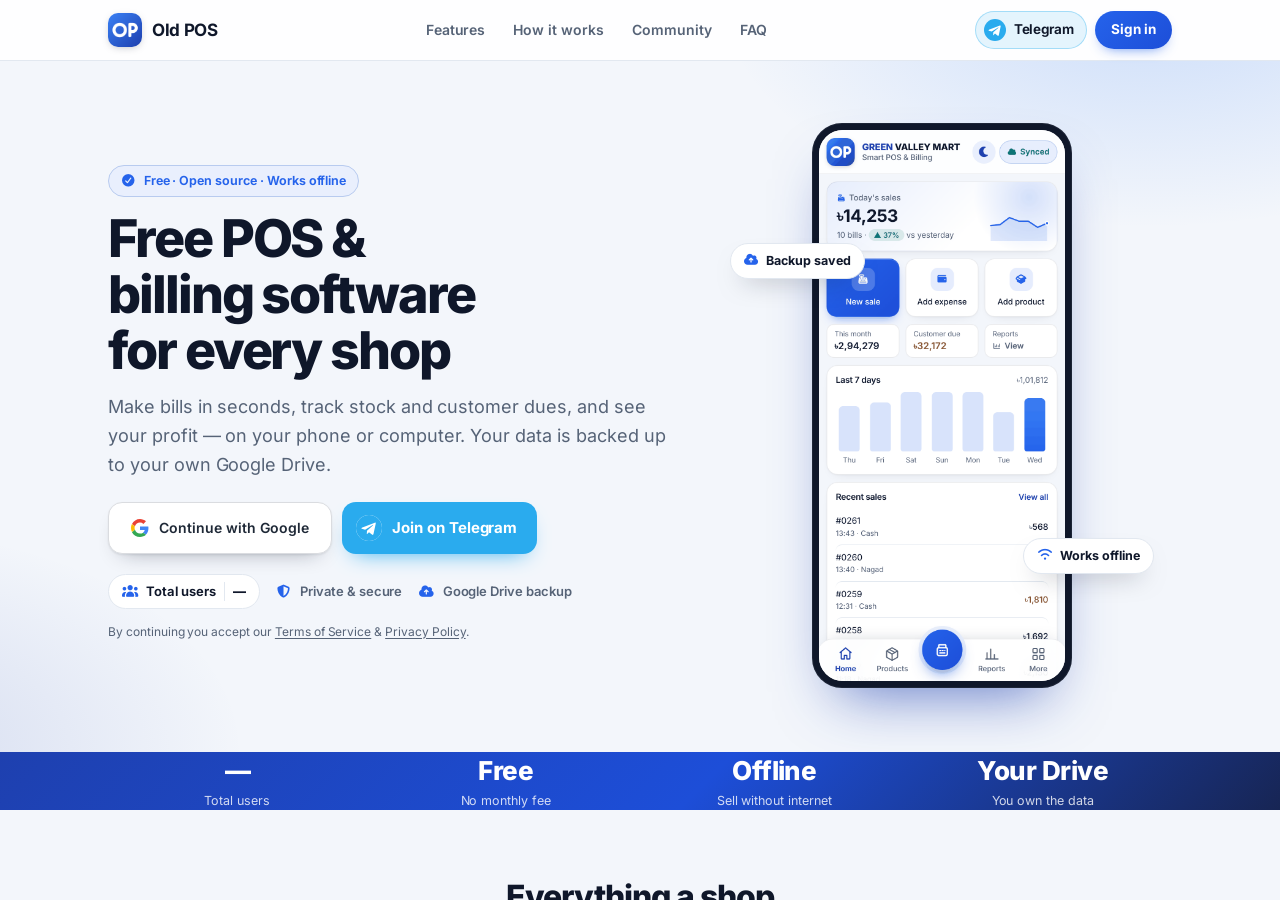
==== commit fd65e070: "Add files via upload" ====
--- a/index.html
+++ b/index.html
@@ -73,7 +73,7 @@
     <meta name="apple-mobile-web-app-capable" content="yes">
     <meta name="apple-mobile-web-app-status-bar-style" content="default">
     <meta name="apple-mobile-web-app-title" content="Old POS">
-    <link rel="icon" href="favicon.ico?v=12.8.0" sizes="any">
+    <link rel="icon" href="favicon.ico?v=12.9.0" sizes="any">
     <link rel="icon" type="image/png" sizes="32x32" href="assets/icons/favicon-32.png">
     <link rel="icon" type="image/png" sizes="16x16" href="assets/icons/favicon-16.png">
     <link rel="icon" type="image/png" sizes="192x192" href="assets/icons/icon-192.png">
@@ -81,15 +81,16 @@
 
     <link rel="preload" href="fonts/inter-latin-var.woff2" as="font" type="font/woff2" crossorigin>
     <link rel="preload" href="fonts/fa-solid-subset.woff2" as="font" type="font/woff2" crossorigin>
-    <link rel="stylesheet" href="css/icons.css?v=12.8.0">
+    <link rel="stylesheet" href="css/icons.css?v=12.9.0">
     <style>.hidden{display:none!important}.drawer{position:fixed;top:0;height:100%;transition:transform .28s}.drawer.left{left:0;transform:translateX(-100%)}.drawer.right{right:0;transform:translateX(100%)}.drawer.open{transform:none}</style>
-    <link rel="stylesheet" href="css/style.css?v=12.8.0">
-    <link rel="stylesheet" href="css/appshell.css?v=12.8.0">
-    <link rel="stylesheet" href="css/modern.css?v=12.8.0">
-    <link rel="stylesheet" href="css/polish.css?v=12.8.0">
-    <link rel="stylesheet" href="css/simple.css?v=12.8.0">
-    <link rel="stylesheet" href="css/themes.css?v=12.8.0">
-    <link rel="stylesheet" href="css/refine.css?v=12.8.0">
+    <link rel="stylesheet" href="css/style.css?v=12.9.0">
+    <link rel="stylesheet" href="css/appshell.css?v=12.9.0">
+    <link rel="stylesheet" href="css/modern.css?v=12.9.0">
+    <link rel="stylesheet" href="css/polish.css?v=12.9.0">
+    <link rel="stylesheet" href="css/simple.css?v=12.9.0">
+    <link rel="stylesheet" href="css/themes.css?v=12.9.0">
+    <link rel="stylesheet" href="css/refine.css?v=12.9.0">
+    <link rel="stylesheet" href="css/v129.css?v=12.9.0">
 </head>
 <body data-view="pos">
 
@@ -191,26 +192,27 @@
 </section>
 
 
-<script defer src="js/core/core.js?v=12.8.0"></script>
-<script defer src="js/core/barcode.js?v=12.8.0"></script>
-<script defer src="js/core/wedge.js?v=12.8.0"></script>
-<script defer src="js/core/linear.js?v=12.8.0"></script>
-<script defer src="js/core/ui.js?v=12.8.0"></script>
-<script defer src="js/services/keypad.js?v=12.8.0"></script>
-<script defer src="js/modules/app.js?v=12.8.0"></script>
-<script defer src="js/modules/people.js?v=12.8.0"></script>
-<script defer src="js/modules/misc.js?v=12.8.0"></script>
-<script defer src="js/modules/home.js?v=12.8.0"></script>
-<script defer src="js/modules/settings.js?v=12.8.0"></script>
-<script defer src="js/services/labelprinter.js?v=12.8.0"></script>
-<script defer src="js/services/recovery.js?v=12.8.0"></script>
-<script defer src="js/services/guard.js?v=12.8.0"></script>
-<script defer src="js/services/security.js?v=12.8.0"></script>
-<script defer src="js/services/safety.js?v=12.8.0"></script>
-<script defer src="js/core/config.js?v=12.8.0"></script>
-<script defer src="js/services/cloud.js?v=12.8.0"></script>
-<script defer src="js/services/appshell.js?v=12.8.0"></script>
-<script defer src="js/services/community.js?v=12.8.0"></script>
-<script defer src="js/services/pwa.js?v=12.8.0"></script>
+<script defer src="js/core/core.js?v=12.9.0"></script>
+<script defer src="js/core/barcode.js?v=12.9.0"></script>
+<script defer src="js/core/wedge.js?v=12.9.0"></script>
+<script defer src="js/core/linear.js?v=12.9.0"></script>
+<script defer src="js/core/ui.js?v=12.9.0"></script>
+<script defer src="js/services/keypad.js?v=12.9.0"></script>
+<script defer src="js/modules/app.js?v=12.9.0"></script>
+<script defer src="js/modules/people.js?v=12.9.0"></script>
+<script defer src="js/modules/misc.js?v=12.9.0"></script>
+<script defer src="js/modules/home.js?v=12.9.0"></script>
+<script defer src="js/modules/settings.js?v=12.9.0"></script>
+<script defer src="js/services/labelprinter.js?v=12.9.0"></script>
+<script defer src="js/services/recovery.js?v=12.9.0"></script>
+<script defer src="js/services/guard.js?v=12.9.0"></script>
+<script defer src="js/services/security.js?v=12.9.0"></script>
+<script defer src="js/services/safety.js?v=12.9.0"></script>
+<script defer src="js/core/config.js?v=12.9.0"></script>
+<script defer src="js/services/cloud.js?v=12.9.0"></script>
+<script defer src="js/services/appshell.js?v=12.9.0"></script>
+<script defer src="js/services/polish.js?v=12.9.0"></script>
+<script defer src="js/services/community.js?v=12.9.0"></script>
+<script defer src="js/services/pwa.js?v=12.9.0"></script>
 </body>
 </html>
--- a/css/v129.css
+++ b/css/v129.css
@@ -0,0 +1,68 @@
+/* Old POS v12.9.0 — final polish layer (loads last). Fixes found in the UI/UX audit. */
+
+/* 1) Form controls were almost invisible: border #e2e8f0 on #f8fafc is 1.2:1. Controls now reach ~3:1 (WCAG 1.4.11) in light and dark. */
+:root{--ctl-bd:#7c8aa3;--ctl-bd-h:#5f6f8a;--ctl-fill:#ffffff;--chev:%2364748b}
+html.dark{--ctl-bd:#5f7396;--ctl-bd-h:#7f93b5;--ctl-fill:#0e1627;--chev:%2394a3b8}
+html body .input,html body select.input,html body textarea.input,
+html body input.input{border:1px solid var(--ctl-bd);background-color:var(--ctl-fill);color:var(--text)}
+html body .input:hover:not(:focus):not(:disabled){border-color:var(--ctl-bd-h)}
+html body .input:focus,html body select.input:focus,html body textarea.input:focus{border-color:var(--primary);box-shadow:0 0 0 4px var(--ring,color-mix(in srgb,var(--primary) 22%,transparent));outline:0}
+html body .input::placeholder{color:var(--muted);opacity:.85}
+html body .input:disabled,html body .input[readonly]:not(.lk-in){background-color:var(--hover);color:var(--muted);cursor:not-allowed}
+html body .input:invalid:not(:placeholder-shown):not(:focus){border-color:var(--bad,#dc2626)}
+
+/* 2) Dropdown arrow was missing on every <select>: refine.css' `background:` shorthand erased the arrow image. Drawn again, theme-aware. */
+html body select.input{appearance:none;-webkit-appearance:none;-moz-appearance:none;padding-right:40px;cursor:pointer;text-overflow:ellipsis;
+  background-image:url("data:image/svg+xml,%3Csvg xmlns='http://www.w3.org/2000/svg' width='12' height='8' viewBox='0 0 12 8'%3E%3Cpath d='M1 1l5 5 5-5' fill='none' stroke='%2364748b' stroke-width='2' stroke-linecap='round' stroke-linejoin='round'/%3E%3C/svg%3E");
+  background-repeat:no-repeat;background-position:right 14px center;background-size:12px 8px}
+html.dark body select.input{background-image:url("data:image/svg+xml,%3Csvg xmlns='http://www.w3.org/2000/svg' width='12' height='8' viewBox='0 0 12 8'%3E%3Cpath d='M1 1l5 5 5-5' fill='none' stroke='%2394a3b8' stroke-width='2' stroke-linecap='round' stroke-linejoin='round'/%3E%3C/svg%3E")}
+html body select.input option{color:#0f172a;background:#fff}
+html.dark body select.input option{color:#e5eaf3;background:#111a2e}
+
+/* 3) Readable text: labels / hints / table heads were 11–11.5px */
+html body .label,html body .field .label{font-size:12.5px;line-height:1.3;color:var(--muted);font-weight:600}
+html body .tbl th{font-size:12px}
+html body .xs{font-size:12px;line-height:1.45}
+.field .xs.muted b{color:var(--text)}
+
+/* 4) Settings form: even rhythm, two-column rows stay aligned, long values never push the layout */
+.st .grid2{align-items:start}
+.st .grid2>.field{margin-bottom:12px}
+.st .field:last-child{margin-bottom:0}
+.st .card.pad>.btn-block:last-child{margin-top:14px}
+.st .input{min-width:0;text-overflow:ellipsis}
+
+/* 5) Live "saved to Google Drive" line under every Save button */
+.save-state{display:flex;align-items:center;justify-content:center;gap:8px;margin-top:10px;padding:8px 12px;border-radius:12px;font-size:12.5px;font-weight:600;line-height:1.35;
+  color:var(--muted);background:var(--hover);border:1px solid transparent;text-align:center;min-height:36px}
+.save-state i{font-size:13px}
+.save-state.ok{color:#15803d;background:color-mix(in srgb,#16a34a 12%,transparent)}
+.save-state.pending,.save-state.syncing{color:#b45309;background:color-mix(in srgb,#f59e0b 14%,transparent)}
+.save-state.syncing i{animation:ps-spin 1s linear infinite}
+.save-state.err{color:#b91c1c;background:color-mix(in srgb,#ef4444 12%,transparent)}
+.save-state.off{cursor:pointer}
+html.dark .save-state.ok{color:#4ade80}html.dark .save-state.pending,html.dark .save-state.syncing{color:#fbbf24}html.dark .save-state.err{color:#f87171}
+@keyframes ps-spin{to{transform:rotate(360deg)}}
+
+/* 6) Keyboard users: every button / link / chip shows where focus is */
+html body :where(button,a[href],summary,[role=button],[tabindex]):focus-visible{outline:2px solid var(--primary);outline-offset:2px;border-radius:inherit}
+html body :where(button,a):focus:not(:focus-visible){outline:0}
+
+/* 7) Buttons: clear pressed + disabled states, no text selection on taps, no accidental double-tap zoom */
+html body .btn,html body .icon-btn,html body .chip{-webkit-tap-highlight-color:transparent;touch-action:manipulation;user-select:none}
+html body .btn:active:not(:disabled){transform:translateY(1px) scale(.99)}
+html body .btn:disabled,html body .btn[aria-disabled=true]{opacity:.55;cursor:not-allowed;transform:none;box-shadow:none}
+
+/* 8) Numbers: no browser spinner arrows eating width; tabular digits everywhere */
+input[type=number]{-moz-appearance:textfield;appearance:textfield;font-variant-numeric:tabular-nums}
+input[type=number]::-webkit-outer-spin-button,input[type=number]::-webkit-inner-spin-button{-webkit-appearance:none;margin:0}
+
+/* 9) Small-screen safety: nothing may push the page sideways */
+html,body{max-width:100%;overflow-x:clip}
+img,svg,video,canvas{max-width:100%}
+.modal-body,.view{overflow-wrap:anywhere}
+.tbl-wrap{max-width:100%}
+@media(max-width:380px){.grid2{grid-template-columns:1fr}.st .grid2{grid-template-columns:1fr}.save-state{font-size:12px}}
+
+/* 10) Respect the system "reduce motion" switch everywhere */
+@media(prefers-reduced-motion:reduce){*,*::before,*::after{animation-duration:.01ms!important;animation-iteration-count:1!important;transition-duration:.01ms!important;scroll-behavior:auto!important}}
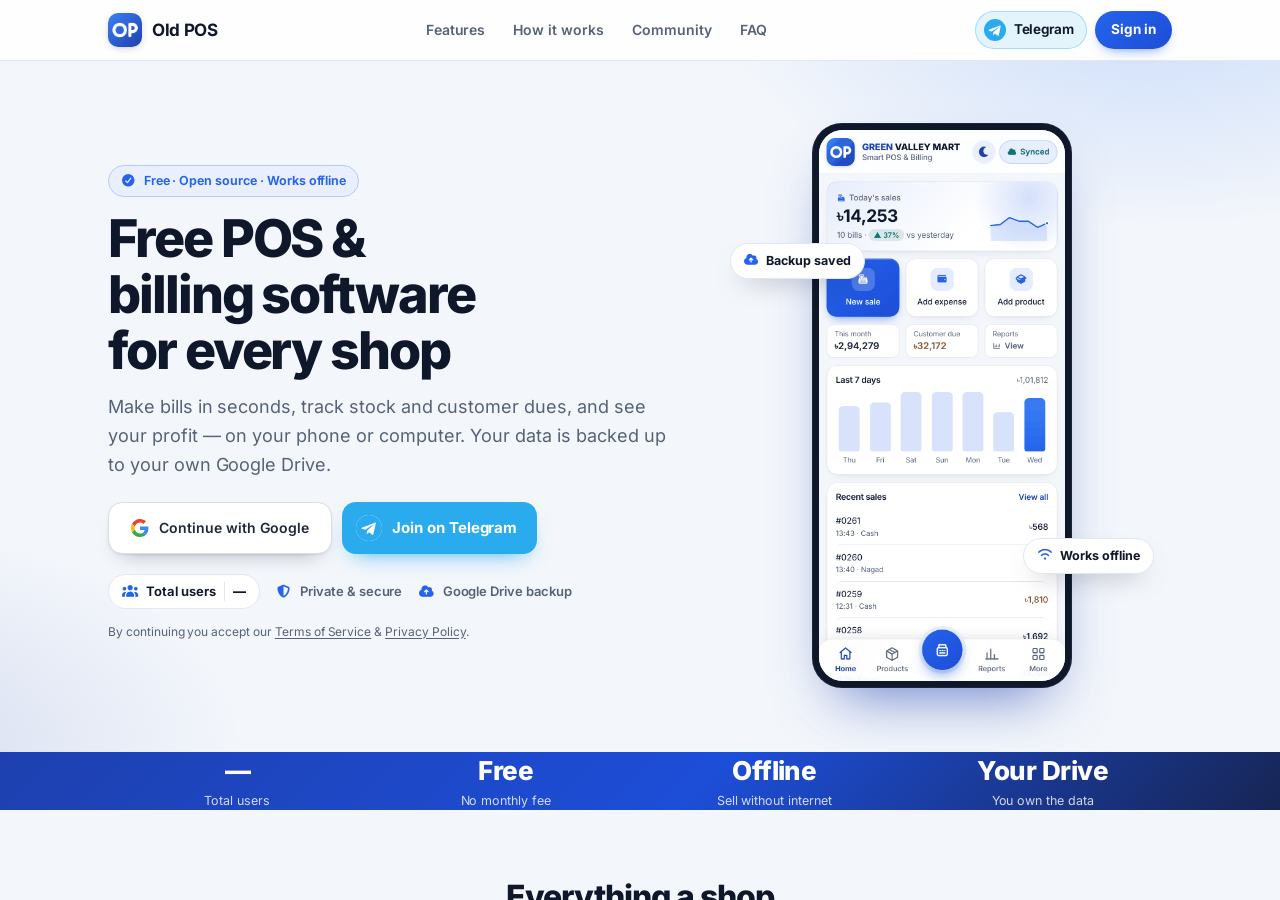
==== commit 24022e49: "Add files via upload" ====
--- a/index.html
+++ b/index.html
@@ -30,7 +30,7 @@
     <meta name="twitter:title" content="Old POS – Free Offline POS & Billing Software for Shops">
     <meta name="twitter:description" content="Free offline POS and billing software for small shops: fast checkout, barcode scanning, inventory, customer dues, profit reports and Google Drive backup. No fees, no sign-up cost.">
     <meta name="twitter:image" content="https://oldpos.com/assets/icons/og-image.png">
-    <script type="application/ld+json">{"@context":"https://schema.org","@graph":[{"@type":"WebSite","@id":"https://oldpos.com/#website","url":"https://oldpos.com/","name":"Old POS","description":"Old POS is free, open-source POS and billing software that works offline. Barcode scanning, inventory, customer dues, expenses, reports and Google Drive backup.","inLanguage":"en","publisher":{"@id":"https://oldpos.com/#author"}},{"@type":"Person","@id":"https://oldpos.com/#author","name":"Mehedi Hasan","sameAs":["https://www.facebook.com/mehedi.exx"]},{"@type":"SoftwareApplication","@id":"https://oldpos.com/#app","name":"Old POS","alternateName":["Old POS Simple POS for Every Business","oldpos","Old POS software"],"url":"https://oldpos.com/","description":"Old POS is a free, open-source, offline-first point of sale (POS) and billing web app for small and medium businesses worldwide: fast checkout, barcode scanning, inventory with low-stock and expiry alerts, customer dues, suppliers, expenses, profit reports and automatic Google Drive backup. Installable on Android, iPhone, Windows, Mac and Linux.","applicationCategory":"BusinessApplication","applicationSubCategory":"Point of Sale","operatingSystem":"Web, Android, iOS, Windows, macOS, Linux","browserRequirements":"Requires a modern browser (Chrome, Edge, Safari, Firefox)","softwareVersion":"12.8.0","inLanguage":"en","isAccessibleForFree":true,"license":"https://opensource.org/licenses/MIT","image":"https://oldpos.com/assets/icons/og-image.png","screenshot":["https://oldpos.com/assets/screenshots/02-dashboard.png","https://oldpos.com/assets/screenshots/03-products.png","https://oldpos.com/assets/screenshots/08-reports.png","https://oldpos.com/assets/screenshots/desktop-02-dashboard.png","https://oldpos.com/assets/screenshots/desktop-10-sales-counter.png"],"featureList":["Works offline","Fast billing and checkout","Barcode scanning with the phone camera","Bluetooth thermal receipt printing","Customer due ledger","Inventory with low-stock and expiry alerts","Purchases and supplier ledger","Expense tracking","Sales and profit reports","PIN lock","Automatic Google Drive backup","Installable on Android, iPhone, Windows and Mac"],"offers":{"@type":"Offer","price":"0","priceCurrency":"USD"},"author":{"@id":"https://oldpos.com/#author"}}]}</script>
+    <script type="application/ld+json">{"@context":"https://schema.org","@graph":[{"@type":"WebSite","@id":"https://oldpos.com/#website","url":"https://oldpos.com/","name":"Old POS","description":"Old POS is free, open-source POS and billing software that works offline. Barcode scanning, inventory, customer dues, expenses, reports and Google Drive backup.","inLanguage":"en","publisher":{"@id":"https://oldpos.com/#author"}},{"@type":"Person","@id":"https://oldpos.com/#author","name":"Mehedi Hasan","sameAs":["https://www.facebook.com/mehedi.exx"]},{"@type":"SoftwareApplication","@id":"https://oldpos.com/#app","name":"Old POS","alternateName":["Old POS Simple POS for Every Business","oldpos","Old POS software"],"url":"https://oldpos.com/","description":"Old POS is a free, open-source, offline-first point of sale (POS) and billing web app for small and medium businesses worldwide: fast checkout, barcode scanning, inventory with low-stock and expiry alerts, customer dues, suppliers, expenses, profit reports and automatic Google Drive backup. Installable on Android, iPhone, Windows, Mac and Linux.","applicationCategory":"BusinessApplication","applicationSubCategory":"Point of Sale","operatingSystem":"Web, Android, iOS, Windows, macOS, Linux","browserRequirements":"Requires a modern browser (Chrome, Edge, Safari, Firefox)","softwareVersion":"12.9.1","inLanguage":"en","isAccessibleForFree":true,"license":"https://opensource.org/licenses/MIT","image":"https://oldpos.com/assets/icons/og-image.png","screenshot":["https://oldpos.com/assets/screenshots/02-dashboard.png","https://oldpos.com/assets/screenshots/03-products.png","https://oldpos.com/assets/screenshots/08-reports.png","https://oldpos.com/assets/screenshots/desktop-02-dashboard.png","https://oldpos.com/assets/screenshots/desktop-10-sales-counter.png"],"featureList":["Works offline","Fast billing and checkout","Barcode scanning with the phone camera","Bluetooth thermal receipt printing","Customer due ledger","Inventory with low-stock and expiry alerts","Purchases and supplier ledger","Expense tracking","Sales and profit reports","PIN lock","Automatic Google Drive backup","Installable on Android, iPhone, Windows and Mac"],"offers":{"@type":"Offer","price":"0","priceCurrency":"USD"},"author":{"@id":"https://oldpos.com/#author"}}]}</script>
     <noscript><style>body::before{content:"Old POS needs JavaScript. Please enable it to open your shop.";display:block;padding:20px;text-align:center}</style></noscript>
     <script>(function(){try{var m=localStorage.getItem('esypos_theme')||'auto';if(m==='dark'||(m==='auto'&&window.matchMedia('(prefers-color-scheme: dark)').matches))document.documentElement.classList.add('dark')}catch(e){}})()</script>
 
@@ -73,7 +73,7 @@
     <meta name="apple-mobile-web-app-capable" content="yes">
     <meta name="apple-mobile-web-app-status-bar-style" content="default">
     <meta name="apple-mobile-web-app-title" content="Old POS">
-    <link rel="icon" href="favicon.ico?v=12.9.0" sizes="any">
+    <link rel="icon" href="favicon.ico?v=12.9.1" sizes="any">
     <link rel="icon" type="image/png" sizes="32x32" href="assets/icons/favicon-32.png">
     <link rel="icon" type="image/png" sizes="16x16" href="assets/icons/favicon-16.png">
     <link rel="icon" type="image/png" sizes="192x192" href="assets/icons/icon-192.png">
@@ -81,16 +81,16 @@
 
     <link rel="preload" href="fonts/inter-latin-var.woff2" as="font" type="font/woff2" crossorigin>
     <link rel="preload" href="fonts/fa-solid-subset.woff2" as="font" type="font/woff2" crossorigin>
-    <link rel="stylesheet" href="css/icons.css?v=12.9.0">
+    <link rel="stylesheet" href="css/icons.css?v=12.9.1">
     <style>.hidden{display:none!important}.drawer{position:fixed;top:0;height:100%;transition:transform .28s}.drawer.left{left:0;transform:translateX(-100%)}.drawer.right{right:0;transform:translateX(100%)}.drawer.open{transform:none}</style>
-    <link rel="stylesheet" href="css/style.css?v=12.9.0">
-    <link rel="stylesheet" href="css/appshell.css?v=12.9.0">
-    <link rel="stylesheet" href="css/modern.css?v=12.9.0">
-    <link rel="stylesheet" href="css/polish.css?v=12.9.0">
-    <link rel="stylesheet" href="css/simple.css?v=12.9.0">
-    <link rel="stylesheet" href="css/themes.css?v=12.9.0">
-    <link rel="stylesheet" href="css/refine.css?v=12.9.0">
-    <link rel="stylesheet" href="css/v129.css?v=12.9.0">
+    <link rel="stylesheet" href="css/style.css?v=12.9.1">
+    <link rel="stylesheet" href="css/appshell.css?v=12.9.1">
+    <link rel="stylesheet" href="css/modern.css?v=12.9.1">
+    <link rel="stylesheet" href="css/polish.css?v=12.9.1">
+    <link rel="stylesheet" href="css/simple.css?v=12.9.1">
+    <link rel="stylesheet" href="css/themes.css?v=12.9.1">
+    <link rel="stylesheet" href="css/refine.css?v=12.9.1">
+    <link rel="stylesheet" href="css/v129.css?v=12.9.1">
 </head>
 <body data-view="pos">
 
@@ -105,7 +105,7 @@
     <div class="sp-tag">Simple POS for Every Business</div>
     <div class="sp-bar"><i></i></div>
     <div class="sp-status" id="sp-status">Starting…</div>
-    <div class="sp-ver">v12.8.0 · Secure · Works offline</div>
+    <div class="sp-ver">v12.9.1 · Secure · Works offline</div>
 </div>
 <script>
 (function(){
@@ -192,27 +192,27 @@
 </section>
 
 
-<script defer src="js/core/core.js?v=12.9.0"></script>
-<script defer src="js/core/barcode.js?v=12.9.0"></script>
-<script defer src="js/core/wedge.js?v=12.9.0"></script>
-<script defer src="js/core/linear.js?v=12.9.0"></script>
-<script defer src="js/core/ui.js?v=12.9.0"></script>
-<script defer src="js/services/keypad.js?v=12.9.0"></script>
-<script defer src="js/modules/app.js?v=12.9.0"></script>
-<script defer src="js/modules/people.js?v=12.9.0"></script>
-<script defer src="js/modules/misc.js?v=12.9.0"></script>
-<script defer src="js/modules/home.js?v=12.9.0"></script>
-<script defer src="js/modules/settings.js?v=12.9.0"></script>
-<script defer src="js/services/labelprinter.js?v=12.9.0"></script>
-<script defer src="js/services/recovery.js?v=12.9.0"></script>
-<script defer src="js/services/guard.js?v=12.9.0"></script>
-<script defer src="js/services/security.js?v=12.9.0"></script>
-<script defer src="js/services/safety.js?v=12.9.0"></script>
-<script defer src="js/core/config.js?v=12.9.0"></script>
-<script defer src="js/services/cloud.js?v=12.9.0"></script>
-<script defer src="js/services/appshell.js?v=12.9.0"></script>
-<script defer src="js/services/polish.js?v=12.9.0"></script>
-<script defer src="js/services/community.js?v=12.9.0"></script>
-<script defer src="js/services/pwa.js?v=12.9.0"></script>
+<script defer src="js/core/core.js?v=12.9.1"></script>
+<script defer src="js/core/barcode.js?v=12.9.1"></script>
+<script defer src="js/core/wedge.js?v=12.9.1"></script>
+<script defer src="js/core/linear.js?v=12.9.1"></script>
+<script defer src="js/core/ui.js?v=12.9.1"></script>
+<script defer src="js/services/keypad.js?v=12.9.1"></script>
+<script defer src="js/modules/app.js?v=12.9.1"></script>
+<script defer src="js/modules/people.js?v=12.9.1"></script>
+<script defer src="js/modules/misc.js?v=12.9.1"></script>
+<script defer src="js/modules/home.js?v=12.9.1"></script>
+<script defer src="js/modules/settings.js?v=12.9.1"></script>
+<script defer src="js/services/labelprinter.js?v=12.9.1"></script>
+<script defer src="js/services/recovery.js?v=12.9.1"></script>
+<script defer src="js/services/guard.js?v=12.9.1"></script>
+<script defer src="js/services/security.js?v=12.9.1"></script>
+<script defer src="js/services/safety.js?v=12.9.1"></script>
+<script defer src="js/core/config.js?v=12.9.1"></script>
+<script defer src="js/services/cloud.js?v=12.9.1"></script>
+<script defer src="js/services/appshell.js?v=12.9.1"></script>
+<script defer src="js/services/polish.js?v=12.9.1"></script>
+<script defer src="js/services/community.js?v=12.9.1"></script>
+<script defer src="js/services/pwa.js?v=12.9.1"></script>
 </body>
 </html>
--- a/css/v129.css
+++ b/css/v129.css
@@ -66,3 +66,7 @@
 
 /* 10) Respect the system "reduce motion" switch everywhere */
 @media(prefers-reduced-motion:reduce){*,*::before,*::after{animation-duration:.01ms!important;animation-iteration-count:1!important;transition-duration:.01ms!important;scroll-behavior:auto!important}}
+
+/* v12.9.1: menu entry that opens the SMM page */
+.nav-link .nav-badge{margin-left:auto;font-size:10.5px;font-weight:700;letter-spacing:.02em;padding:2px 8px;border-radius:99px;background:var(--psoft);color:var(--ptext)}
+.nav-link.active .nav-badge{background:rgba(255,255,255,.22);color:#fff}
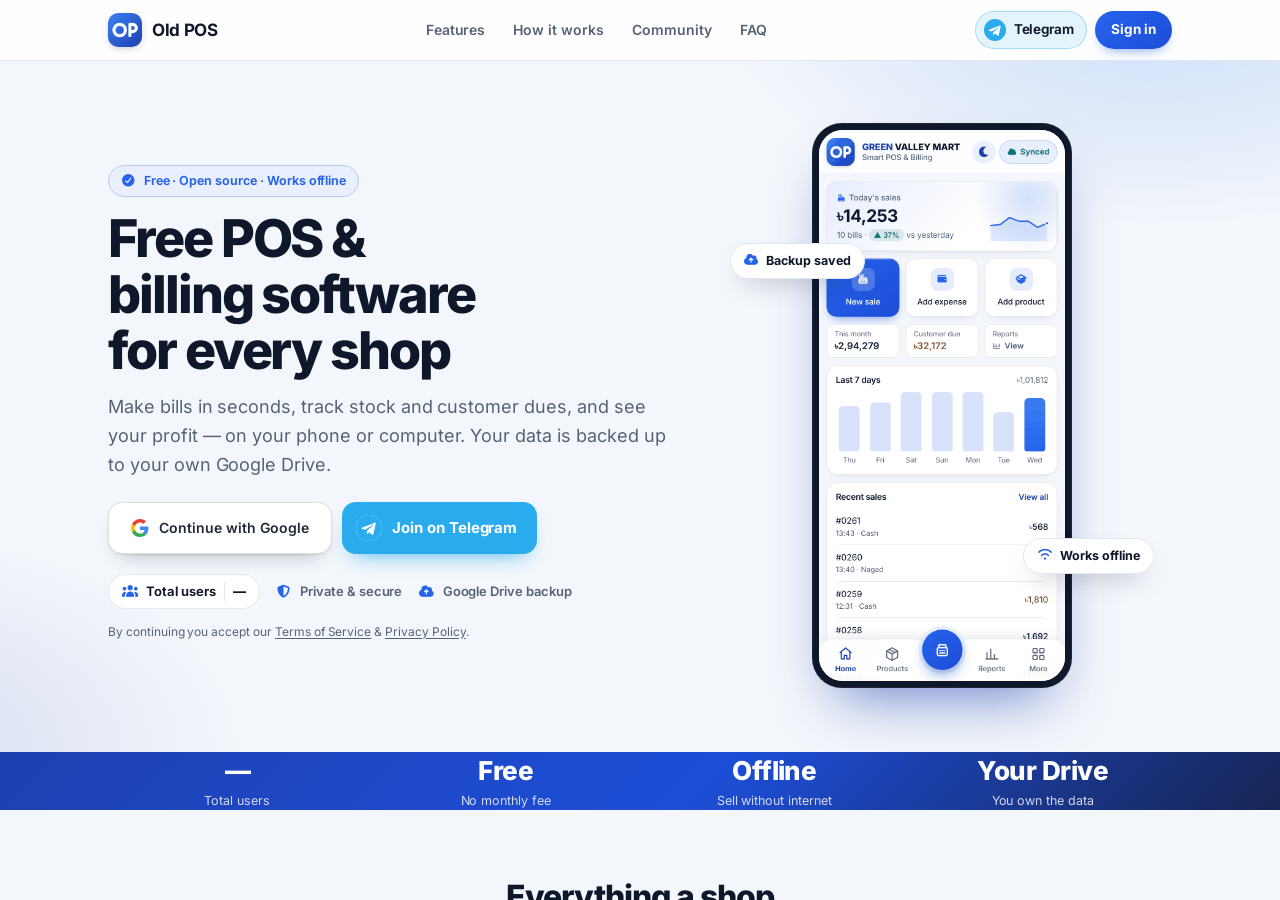
==== commit 1a1766d5: "Add files via upload" ====
--- a/index.html
+++ b/index.html
@@ -30,7 +30,7 @@
     <meta name="twitter:title" content="Old POS – Free Offline POS & Billing Software for Shops">
     <meta name="twitter:description" content="Free offline POS and billing software for small shops: fast checkout, barcode scanning, inventory, customer dues, profit reports and Google Drive backup. No fees, no sign-up cost.">
     <meta name="twitter:image" content="https://oldpos.com/assets/icons/og-image.png">
-    <script type="application/ld+json">{"@context":"https://schema.org","@graph":[{"@type":"WebSite","@id":"https://oldpos.com/#website","url":"https://oldpos.com/","name":"Old POS","description":"Old POS is free, open-source POS and billing software that works offline. Barcode scanning, inventory, customer dues, expenses, reports and Google Drive backup.","inLanguage":"en","publisher":{"@id":"https://oldpos.com/#author"}},{"@type":"Person","@id":"https://oldpos.com/#author","name":"Mehedi Hasan","sameAs":["https://www.facebook.com/mehedi.exx"]},{"@type":"SoftwareApplication","@id":"https://oldpos.com/#app","name":"Old POS","alternateName":["Old POS Simple POS for Every Business","oldpos","Old POS software"],"url":"https://oldpos.com/","description":"Old POS is a free, open-source, offline-first point of sale (POS) and billing web app for small and medium businesses worldwide: fast checkout, barcode scanning, inventory with low-stock and expiry alerts, customer dues, suppliers, expenses, profit reports and automatic Google Drive backup. Installable on Android, iPhone, Windows, Mac and Linux.","applicationCategory":"BusinessApplication","applicationSubCategory":"Point of Sale","operatingSystem":"Web, Android, iOS, Windows, macOS, Linux","browserRequirements":"Requires a modern browser (Chrome, Edge, Safari, Firefox)","softwareVersion":"12.9.1","inLanguage":"en","isAccessibleForFree":true,"license":"https://opensource.org/licenses/MIT","image":"https://oldpos.com/assets/icons/og-image.png","screenshot":["https://oldpos.com/assets/screenshots/02-dashboard.png","https://oldpos.com/assets/screenshots/03-products.png","https://oldpos.com/assets/screenshots/08-reports.png","https://oldpos.com/assets/screenshots/desktop-02-dashboard.png","https://oldpos.com/assets/screenshots/desktop-10-sales-counter.png"],"featureList":["Works offline","Fast billing and checkout","Barcode scanning with the phone camera","Bluetooth thermal receipt printing","Customer due ledger","Inventory with low-stock and expiry alerts","Purchases and supplier ledger","Expense tracking","Sales and profit reports","PIN lock","Automatic Google Drive backup","Installable on Android, iPhone, Windows and Mac"],"offers":{"@type":"Offer","price":"0","priceCurrency":"USD"},"author":{"@id":"https://oldpos.com/#author"}}]}</script>
+    <script type="application/ld+json">{"@context":"https://schema.org","@graph":[{"@type":"WebSite","@id":"https://oldpos.com/#website","url":"https://oldpos.com/","name":"Old POS","description":"Old POS is free, open-source POS and billing software that works offline. Barcode scanning, inventory, customer dues, expenses, reports and Google Drive backup.","inLanguage":"en","publisher":{"@id":"https://oldpos.com/#author"}},{"@type":"Person","@id":"https://oldpos.com/#author","name":"Mehedi Hasan","sameAs":["https://www.facebook.com/mehedi.exx"]},{"@type":"SoftwareApplication","@id":"https://oldpos.com/#app","name":"Old POS","alternateName":["Old POS Simple POS for Every Business","oldpos","Old POS software"],"url":"https://oldpos.com/","description":"Old POS is a free, open-source, offline-first point of sale (POS) and billing web app for small and medium businesses worldwide: fast checkout, barcode scanning, inventory with low-stock and expiry alerts, customer dues, suppliers, expenses, profit reports and automatic Google Drive backup. Installable on Android, iPhone, Windows, Mac and Linux.","applicationCategory":"BusinessApplication","applicationSubCategory":"Point of Sale","operatingSystem":"Web, Android, iOS, Windows, macOS, Linux","browserRequirements":"Requires a modern browser (Chrome, Edge, Safari, Firefox)","softwareVersion":"12.9.2","inLanguage":"en","isAccessibleForFree":true,"license":"https://opensource.org/licenses/MIT","image":"https://oldpos.com/assets/icons/og-image.png","screenshot":["https://oldpos.com/assets/screenshots/02-dashboard.png","https://oldpos.com/assets/screenshots/03-products.png","https://oldpos.com/assets/screenshots/08-reports.png","https://oldpos.com/assets/screenshots/desktop-02-dashboard.png","https://oldpos.com/assets/screenshots/desktop-10-sales-counter.png"],"featureList":["Works offline","Fast billing and checkout","Barcode scanning with the phone camera","Bluetooth thermal receipt printing","Customer due ledger","Inventory with low-stock and expiry alerts","Purchases and supplier ledger","Expense tracking","Sales and profit reports","PIN lock","Automatic Google Drive backup","Installable on Android, iPhone, Windows and Mac"],"offers":{"@type":"Offer","price":"0","priceCurrency":"USD"},"author":{"@id":"https://oldpos.com/#author"}}]}</script>
     <noscript><style>body::before{content:"Old POS needs JavaScript. Please enable it to open your shop.";display:block;padding:20px;text-align:center}</style></noscript>
     <script>(function(){try{var m=localStorage.getItem('esypos_theme')||'auto';if(m==='dark'||(m==='auto'&&window.matchMedia('(prefers-color-scheme: dark)').matches))document.documentElement.classList.add('dark')}catch(e){}})()</script>
 
@@ -105,7 +105,7 @@
     <div class="sp-tag">Simple POS for Every Business</div>
     <div class="sp-bar"><i></i></div>
     <div class="sp-status" id="sp-status">Starting…</div>
-    <div class="sp-ver">v12.9.1 · Secure · Works offline</div>
+    <div class="sp-ver">v12.9.2 · Secure · Works offline</div>
 </div>
 <script>
 (function(){
--- a/css/v129.css
+++ b/css/v129.css
@@ -12,10 +12,10 @@
 html body .input:invalid:not(:placeholder-shown):not(:focus){border-color:var(--bad,#dc2626)}
 
 /* 2) Dropdown arrow was missing on every <select>: refine.css' `background:` shorthand erased the arrow image. Drawn again, theme-aware. */
-html body select.input{appearance:none;-webkit-appearance:none;-moz-appearance:none;padding-right:40px;cursor:pointer;text-overflow:ellipsis;
+html body select.input.input{appearance:none;-webkit-appearance:none;-moz-appearance:none;padding-right:40px;cursor:pointer;text-overflow:ellipsis;
   background-image:url("data:image/svg+xml,%3Csvg xmlns='http://www.w3.org/2000/svg' width='12' height='8' viewBox='0 0 12 8'%3E%3Cpath d='M1 1l5 5 5-5' fill='none' stroke='%2364748b' stroke-width='2' stroke-linecap='round' stroke-linejoin='round'/%3E%3C/svg%3E");
   background-repeat:no-repeat;background-position:right 14px center;background-size:12px 8px}
-html.dark body select.input{background-image:url("data:image/svg+xml,%3Csvg xmlns='http://www.w3.org/2000/svg' width='12' height='8' viewBox='0 0 12 8'%3E%3Cpath d='M1 1l5 5 5-5' fill='none' stroke='%2394a3b8' stroke-width='2' stroke-linecap='round' stroke-linejoin='round'/%3E%3C/svg%3E")}
+html.dark body select.input.input{background-image:url("data:image/svg+xml,%3Csvg xmlns='http://www.w3.org/2000/svg' width='12' height='8' viewBox='0 0 12 8'%3E%3Cpath d='M1 1l5 5 5-5' fill='none' stroke='%2394a3b8' stroke-width='2' stroke-linecap='round' stroke-linejoin='round'/%3E%3C/svg%3E");background-repeat:no-repeat;background-position:right 14px center;background-size:12px 8px}
 html body select.input option{color:#0f172a;background:#fff}
 html.dark body select.input option{color:#e5eaf3;background:#111a2e}
 
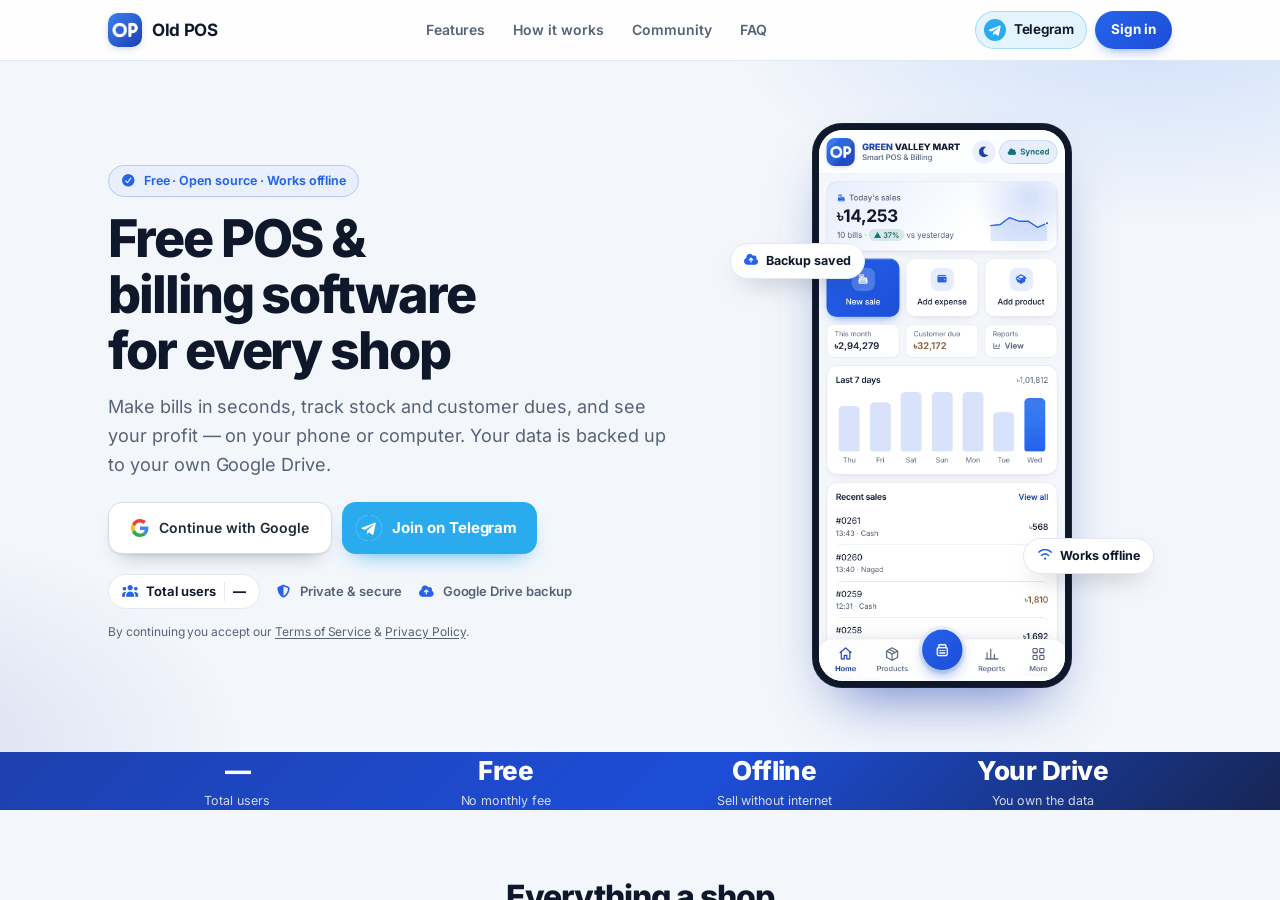
==== commit 40722678: "Add files via upload" ====
--- a/index.html
+++ b/index.html
@@ -73,7 +73,7 @@
     <meta name="apple-mobile-web-app-capable" content="yes">
     <meta name="apple-mobile-web-app-status-bar-style" content="default">
     <meta name="apple-mobile-web-app-title" content="Old POS">
-    <link rel="icon" href="favicon.ico?v=12.9.1" sizes="any">
+    <link rel="icon" href="favicon.ico?v=12.9.3" sizes="any">
     <link rel="icon" type="image/png" sizes="32x32" href="assets/icons/favicon-32.png">
     <link rel="icon" type="image/png" sizes="16x16" href="assets/icons/favicon-16.png">
     <link rel="icon" type="image/png" sizes="192x192" href="assets/icons/icon-192.png">
@@ -81,16 +81,17 @@
 
     <link rel="preload" href="fonts/inter-latin-var.woff2" as="font" type="font/woff2" crossorigin>
     <link rel="preload" href="fonts/fa-solid-subset.woff2" as="font" type="font/woff2" crossorigin>
-    <link rel="stylesheet" href="css/icons.css?v=12.9.1">
+    <link rel="stylesheet" href="css/icons.css?v=12.9.3">
     <style>.hidden{display:none!important}.drawer{position:fixed;top:0;height:100%;transition:transform .28s}.drawer.left{left:0;transform:translateX(-100%)}.drawer.right{right:0;transform:translateX(100%)}.drawer.open{transform:none}</style>
-    <link rel="stylesheet" href="css/style.css?v=12.9.1">
-    <link rel="stylesheet" href="css/appshell.css?v=12.9.1">
-    <link rel="stylesheet" href="css/modern.css?v=12.9.1">
-    <link rel="stylesheet" href="css/polish.css?v=12.9.1">
-    <link rel="stylesheet" href="css/simple.css?v=12.9.1">
-    <link rel="stylesheet" href="css/themes.css?v=12.9.1">
-    <link rel="stylesheet" href="css/refine.css?v=12.9.1">
-    <link rel="stylesheet" href="css/v129.css?v=12.9.1">
+    <link rel="stylesheet" href="css/style.css?v=12.9.3">
+    <link rel="stylesheet" href="css/appshell.css?v=12.9.3">
+    <link rel="stylesheet" href="css/modern.css?v=12.9.3">
+    <link rel="stylesheet" href="css/polish.css?v=12.9.3">
+    <link rel="stylesheet" href="css/simple.css?v=12.9.3">
+    <link rel="stylesheet" href="css/themes.css?v=12.9.3">
+    <link rel="stylesheet" href="css/refine.css?v=12.9.3">
+    <link rel="stylesheet" href="css/v129.css?v=12.9.3">
+    <link rel="stylesheet" href="css/business.css?v=12.9.3">
 </head>
 <body data-view="pos">
 
@@ -105,7 +106,7 @@
     <div class="sp-tag">Simple POS for Every Business</div>
     <div class="sp-bar"><i></i></div>
     <div class="sp-status" id="sp-status">Starting…</div>
-    <div class="sp-ver">v12.9.2 · Secure · Works offline</div>
+    <div class="sp-ver">v12.9.3 · Secure · Works offline</div>
 </div>
 <script>
 (function(){
@@ -192,27 +193,28 @@
 </section>
 
 
-<script defer src="js/core/core.js?v=12.9.1"></script>
-<script defer src="js/core/barcode.js?v=12.9.1"></script>
-<script defer src="js/core/wedge.js?v=12.9.1"></script>
-<script defer src="js/core/linear.js?v=12.9.1"></script>
-<script defer src="js/core/ui.js?v=12.9.1"></script>
-<script defer src="js/services/keypad.js?v=12.9.1"></script>
-<script defer src="js/modules/app.js?v=12.9.1"></script>
-<script defer src="js/modules/people.js?v=12.9.1"></script>
-<script defer src="js/modules/misc.js?v=12.9.1"></script>
-<script defer src="js/modules/home.js?v=12.9.1"></script>
-<script defer src="js/modules/settings.js?v=12.9.1"></script>
-<script defer src="js/services/labelprinter.js?v=12.9.1"></script>
-<script defer src="js/services/recovery.js?v=12.9.1"></script>
-<script defer src="js/services/guard.js?v=12.9.1"></script>
-<script defer src="js/services/security.js?v=12.9.1"></script>
-<script defer src="js/services/safety.js?v=12.9.1"></script>
-<script defer src="js/core/config.js?v=12.9.1"></script>
-<script defer src="js/services/cloud.js?v=12.9.1"></script>
-<script defer src="js/services/appshell.js?v=12.9.1"></script>
-<script defer src="js/services/polish.js?v=12.9.1"></script>
-<script defer src="js/services/community.js?v=12.9.1"></script>
-<script defer src="js/services/pwa.js?v=12.9.1"></script>
+<script defer src="js/core/core.js?v=12.9.3"></script>
+<script defer src="js/core/barcode.js?v=12.9.3"></script>
+<script defer src="js/core/wedge.js?v=12.9.3"></script>
+<script defer src="js/core/linear.js?v=12.9.3"></script>
+<script defer src="js/core/ui.js?v=12.9.3"></script>
+<script defer src="js/services/keypad.js?v=12.9.3"></script>
+<script defer src="js/modules/app.js?v=12.9.3"></script>
+<script defer src="js/modules/people.js?v=12.9.3"></script>
+<script defer src="js/modules/misc.js?v=12.9.3"></script>
+<script defer src="js/modules/home.js?v=12.9.3"></script>
+<script defer src="js/modules/settings.js?v=12.9.3"></script>
+<script defer src="js/modules/business.js?v=12.9.3"></script>
+<script defer src="js/services/labelprinter.js?v=12.9.3"></script>
+<script defer src="js/services/recovery.js?v=12.9.3"></script>
+<script defer src="js/services/guard.js?v=12.9.3"></script>
+<script defer src="js/services/security.js?v=12.9.3"></script>
+<script defer src="js/services/safety.js?v=12.9.3"></script>
+<script defer src="js/core/config.js?v=12.9.3"></script>
+<script defer src="js/services/cloud.js?v=12.9.3"></script>
+<script defer src="js/services/appshell.js?v=12.9.3"></script>
+<script defer src="js/services/polish.js?v=12.9.3"></script>
+<script defer src="js/services/community.js?v=12.9.3"></script>
+<script defer src="js/services/pwa.js?v=12.9.3"></script>
 </body>
 </html>
--- a/css/business.css
+++ b/css/business.css
@@ -0,0 +1,168 @@
+/* Old POS v12.9.3 — Business Support page. Uses the app's own tokens so every skin, light and dark mode just works. */
+.bz{max-width:980px;margin:0 auto;padding-bottom:28px;font-family:inherit}
+.bz .bz-i{flex:none;display:block}
+.bz-head{margin-bottom:14px}
+.bz-headl{display:flex;align-items:center;gap:10px;min-width:0}
+.bz-back{flex:none;width:40px;height:40px;border-radius:12px;border:1px solid var(--border);background:var(--card);color:var(--text);display:grid;place-items:center;cursor:pointer;box-shadow:var(--shadow)}
+.bz-back:hover{background:var(--hover)}
+
+/* hero */
+.bz-hero{position:relative;overflow:hidden;border-radius:var(--r-xl);padding:22px 22px 18px;color:#fff;background:var(--grad);box-shadow:var(--shadow-lg)}
+.bz-hero:before,.bz-hero:after{content:"";position:absolute;border-radius:50%;background:rgba(255,255,255,.11);pointer-events:none}
+.bz-hero:before{width:210px;height:210px;right:-60px;top:-80px}
+.bz-hero:after{width:130px;height:130px;right:90px;bottom:-70px;background:rgba(255,255,255,.07)}
+.bz-hero-t{position:relative;max-width:620px}
+.bz-pill{display:inline-flex;align-items:center;gap:6px;padding:5px 11px;border-radius:99px;background:rgba(255,255,255,.18);font-size:12px;font-weight:700;letter-spacing:.01em}
+.bz-hero h1{margin:12px 0 6px;font-size:clamp(21px,4.6vw,30px);line-height:1.25;letter-spacing:-.01em;font-weight:800}
+.bz-hero p{margin:0;font-size:14px;line-height:1.6;opacity:.93}
+.bz-hero-s{position:relative;display:grid;grid-template-columns:repeat(3,1fr);gap:8px;margin-top:16px}
+.bz-hero-s div{background:rgba(255,255,255,.15);border:1px solid rgba(255,255,255,.18);border-radius:14px;padding:9px 6px;text-align:center;backdrop-filter:blur(4px);-webkit-backdrop-filter:blur(4px)}
+.bz-hero-s b{display:block;font-size:17px;font-weight:800;line-height:1.2}
+.bz-hero-s span{display:block;font-size:11.5px;opacity:.9;margin-top:1px}
+
+.bz-h3{font-size:16px;font-weight:800;margin:22px 2px 10px;letter-spacing:-.01em}
+
+/* service cards */
+.bz-grid{display:grid;grid-template-columns:1fr;gap:12px}
+.bz-svc{position:relative;display:grid;grid-template-columns:auto 1fr;grid-template-areas:"ic body" "cta cta";gap:12px 14px;align-items:start;width:100%;text-align:left;color:var(--text);font:inherit;background:var(--card);border:1.5px solid var(--border);border-radius:var(--r-lg);padding:16px;cursor:pointer;box-shadow:var(--shadow);transition:border-color .15s,transform .12s,box-shadow .18s}
+.bz-svc:hover{border-color:color-mix(in srgb,var(--primary) 55%,var(--border));box-shadow:var(--shadow-lg)}
+.bz-svc:active{transform:scale(.99)}
+.bz-svc:focus-visible{outline:0;border-color:var(--primary);box-shadow:0 0 0 4px var(--ring)}
+.bz-no{position:absolute;top:12px;right:14px;font-size:12px;font-weight:800;color:var(--muted);opacity:.7}
+.bz-ic{grid-area:ic;width:52px;height:52px;border-radius:16px;display:grid;place-items:center;background:var(--psoft);color:var(--primary)}
+.bz-feat .bz-ic{background:var(--grad);color:#fff;box-shadow:0 10px 20px -10px rgba(var(--sk-rgb,37,99,235),.8)}
+.bz-body{grid-area:body;display:block;min-width:0;padding-right:18px}
+.bz-t{display:flex;align-items:center;gap:8px;flex-wrap:wrap;font-size:16.5px;font-weight:800;line-height:1.3}
+.bz-tag{font-style:normal;font-size:10.5px;font-weight:800;padding:2px 9px;border-radius:99px;background:var(--warnsoft);color:var(--warn);border:1px solid color-mix(in srgb,var(--warn) 30%,transparent)}
+.bz-s{display:block;font-size:12.5px;color:var(--muted);font-weight:600;margin-top:1px}
+.bz-d{display:block;font-size:13.5px;color:var(--text);opacity:.82;line-height:1.6;margin-top:8px}
+.bz-pts{display:flex;flex-wrap:wrap;gap:6px;margin-top:10px}
+.bz-pts span{display:inline-flex;align-items:center;gap:5px;font-size:12px;font-weight:600;color:var(--ptext);background:var(--psoft);padding:4px 10px;border-radius:99px}
+.bz-pts .bz-i{color:var(--ok)}
+.bz-cta{grid-area:cta;display:flex;align-items:center;justify-content:space-between;gap:10px;border-top:1px dashed var(--border);padding-top:12px}
+.bz-cta b{font-size:19px;font-weight:800;color:var(--primary);letter-spacing:-.01em;font-variant-numeric:tabular-nums}
+.bz-go{display:inline-flex;align-items:center;gap:4px;font-size:13px;font-weight:700;color:#fff;background:var(--grad);padding:8px 14px;border-radius:99px;box-shadow:0 8px 16px -8px rgba(var(--sk-rgb,37,99,235),.8)}
+
+@media(min-width:720px){
+  .bz-hero{padding:28px 30px 22px}
+  .bz-hero-s{max-width:430px}
+  .bz-grid{grid-template-columns:repeat(2,minmax(0,1fr));gap:14px}
+  .bz-feat{grid-column:1/-1;grid-template-columns:auto 1fr auto;grid-template-areas:"ic body cta";align-items:center;padding:20px 22px}
+  .bz-feat .bz-ic{width:64px;height:64px;border-radius:19px}
+  .bz-feat .bz-cta{flex-direction:column;align-items:flex-end;border-top:0;border-left:1px dashed var(--border);padding:0 0 0 22px;gap:10px}
+  .bz-feat .bz-cta b{font-size:22px}
+}
+
+/* trust + note + help */
+.bz-trust{display:grid;grid-template-columns:1fr;gap:8px;margin-top:14px}
+.bz-trust>div{display:flex;align-items:center;gap:11px;background:var(--card);border:1px solid var(--border);border-radius:14px;padding:11px 14px;color:var(--ok)}
+.bz-trust span{display:block;font-size:12.5px;color:var(--muted);line-height:1.4}
+.bz-trust b{display:block;color:var(--text);font-size:13.5px}
+@media(min-width:720px){.bz-trust{grid-template-columns:1fr 1fr}}
+.bz-note{margin:14px 2px 0;padding:11px 14px;border-radius:12px;background:var(--hover);color:var(--muted);font-size:12.5px;line-height:1.6}
+.bz-help{display:flex;align-items:center;justify-content:center;gap:8px;margin-top:12px;padding:13px 16px;border-radius:14px;font-weight:700;font-size:14px;text-decoration:none;color:#15803d;background:color-mix(in srgb,#16a34a 10%,var(--card));border:1px solid color-mix(in srgb,#16a34a 28%,var(--border))}
+html.dark .bz-help{color:#4ade80}
+.bz-help:hover{background:color-mix(in srgb,#16a34a 16%,var(--card))}
+
+/* history */
+.bz-his{display:grid;gap:8px}
+.bz-hi{display:flex;align-items:center;gap:10px;background:var(--card);border:1px solid var(--border);border-radius:14px;padding:10px 14px;font-size:13.5px}
+.bz-hi div{min-width:0}
+.bz-hi b{display:block;font-weight:800}
+.bz-hi span{display:block;color:var(--muted);font-size:12px;overflow:hidden;text-overflow:ellipsis;white-space:nowrap}
+.bz-hi em{margin-left:auto;font-style:normal;font-weight:800;color:var(--primary);white-space:nowrap}
+.bz-hi a{font-size:12px;font-weight:700;color:var(--ok);text-decoration:none;white-space:nowrap}
+
+/* stepper */
+.bz-steps{list-style:none;display:flex;gap:6px;margin:0 0 14px;padding:0}
+.bz-steps li{flex:1;display:flex;align-items:center;justify-content:center;gap:8px;padding:9px 6px;border-radius:12px;font-size:12.5px;font-weight:700;color:var(--muted);background:var(--hover);border:1px solid transparent}
+.bz-steps li span{width:22px;height:22px;border-radius:50%;display:grid;place-items:center;background:var(--card);border:1.5px solid var(--border);font-size:11.5px;font-weight:800}
+.bz-steps li.on{color:var(--ptext);background:var(--psoft);border-color:color-mix(in srgb,var(--primary) 35%,var(--border))}
+.bz-steps li.on span{background:var(--primary);border-color:var(--primary);color:#fff}
+.bz-steps li.done{color:var(--ok)}
+.bz-steps li.done span{background:var(--ok);border-color:var(--ok);color:#fff}
+
+/* forms */
+.bz-card{padding:18px;max-width:640px}
+.bz .field{margin-bottom:16px}
+.bz-sum{display:flex;justify-content:space-between;align-items:center;gap:12px;background:var(--psoft);color:var(--ptext);border-radius:14px;padding:13px 15px;margin-bottom:18px;font-weight:700;font-size:14px}
+.bz-sum em{font-style:normal;font-size:20px;font-weight:800;white-space:nowrap;font-variant-numeric:tabular-nums}
+.bz-hint{margin-top:6px}
+.bz-err{min-height:1.2em;margin:4px 2px 0;color:var(--bad);font-size:13px;font-weight:600}
+.bz .input.bad{border-color:var(--bad)!important}
+.bz-btn{margin-top:8px;min-height:50px;font-size:15.5px;font-weight:800;gap:8px}
+.bz-ta{resize:vertical;min-height:84px;line-height:1.5;font-family:inherit}
+.bz-usdwrap{position:relative}
+.bz-usdwrap span{position:absolute;left:14px;top:50%;transform:translateY(-50%);font-weight:800;color:var(--muted);pointer-events:none}
+.bz-usdwrap .input{padding-left:30px;font-size:18px;font-weight:800;font-variant-numeric:tabular-nums}
+.bz-chips{display:flex;flex-wrap:wrap;gap:8px;margin-top:10px}
+.bz-calc{display:flex;align-items:center;justify-content:space-between;gap:10px;margin-top:12px;padding:11px 14px;border-radius:12px;background:var(--hover);color:var(--muted);font-size:13.5px;font-weight:600}
+.bz-calc b{font-size:19px;color:var(--text);font-weight:800}
+.bz-calc.ok{background:var(--oksoft);color:var(--ok)}
+.bz-calc.ok b{color:var(--ok)}
+.bz-calc.bad{background:var(--badsoft);color:var(--bad)}
+.bz-warn{margin-top:10px;padding:10px 13px;border-radius:12px;background:var(--warnsoft);color:var(--warn);font-size:12.5px;line-height:1.55;font-weight:600}
+.bz-incl{margin-bottom:16px;padding:14px 15px;border-radius:14px;background:var(--hover);border:1px solid var(--border)}
+.bz-incl b{display:block;font-size:13.5px;margin-bottom:8px}
+.bz-incl ul{list-style:none;margin:0;padding:0;display:grid;gap:7px}
+.bz-incl li{display:flex;align-items:center;gap:8px;font-size:13px;color:var(--text);opacity:.88}
+.bz-incl .bz-i{color:var(--ok)}
+
+/* packages */
+.bz-pk{display:grid;grid-template-columns:repeat(auto-fill,minmax(130px,1fr));gap:9px}
+.bz-p{display:flex;flex-direction:column;align-items:center;gap:2px;padding:13px 6px;border-radius:15px;border:2px solid var(--border);background:var(--card);color:var(--text);font:inherit;cursor:pointer;transition:.15s;box-shadow:var(--shadow)}
+.bz-p b{font-size:17px;font-weight:800}
+.bz-p span{font-size:11.5px;color:var(--muted);font-weight:600}
+.bz-p em{font-style:normal;margin-top:6px;font-weight:800;font-size:14.5px;color:var(--primary);font-variant-numeric:tabular-nums}
+.bz-p:hover{border-color:color-mix(in srgb,var(--primary) 50%,var(--border))}
+.bz-p.sel{border-color:var(--primary);background:var(--psoft);box-shadow:0 0 0 3px var(--ring)}
+.bz-p:focus-visible{outline:0;box-shadow:0 0 0 3px var(--ring)}
+
+/* payment */
+.bz-m{display:grid;grid-template-columns:repeat(3,1fr);gap:9px}
+.bz-m button{display:flex;flex-direction:column;align-items:center;justify-content:center;gap:5px;min-height:104px;padding:12px 4px;border-radius:15px;border:2px solid var(--border);background:var(--card);color:var(--text);font:inherit;cursor:pointer;box-shadow:var(--shadow);transition:.15s}
+.bz-m button b{font-size:13.5px}
+.bz-m button small{font-size:10.5px;color:var(--muted);font-weight:500;line-height:1.25}
+.bz-m button[aria-pressed=true]{border-color:var(--primary);background:var(--psoft);color:var(--ptext);box-shadow:0 0 0 3px var(--ring)}
+.bz-mark{display:grid;place-items:center;width:40px;height:40px;border-radius:12px;color:#fff;font-size:13px;font-weight:800;letter-spacing:-.6px;box-shadow:inset 0 1px 0 rgba(255,255,255,.25)}
+.bz-mark.bk{background:#e2136e}.bz-mark.ng{background:linear-gradient(135deg,#f7941d,#ed1c24)}.bz-mark.rk{background:#8c3494}
+.bz-num{display:flex;align-items:center;gap:10px;margin:14px 0 0;padding:12px 14px;border-radius:14px;background:var(--psoft);border:1px solid color-mix(in srgb,var(--primary) 38%,var(--border))}
+.bz-num div{flex:1;min-width:0}
+.bz-num small{display:block;font-size:12px;color:var(--muted)}
+.bz-num b{font-size:clamp(18px,4.4vw,23px);letter-spacing:.4px;font-variant-numeric:tabular-nums}
+.bz-num button{border:0;border-radius:10px;padding:9px 15px;background:var(--primary);color:#fff;font-weight:700;font-size:13px;cursor:pointer}
+.bz-amt{display:flex;align-items:center;justify-content:space-between;gap:10px;margin:10px 0 0;padding:11px 14px;border-radius:12px;background:var(--warnsoft);color:var(--warn);font-size:13.5px;font-weight:700;border:1px solid color-mix(in srgb,var(--warn) 22%,var(--border))}
+.bz-amt b{font-size:18px;color:var(--text)}
+.bz-how{margin:14px 0 16px;padding:0;list-style:none;counter-reset:s}
+.bz-how li{counter-increment:s;position:relative;padding:5px 0 5px 32px;color:var(--muted);font-size:13.5px;line-height:1.55}
+.bz-how li:before{content:counter(s);position:absolute;left:0;top:5px;width:22px;height:22px;border-radius:50%;background:var(--psoft);color:var(--ptext);font-weight:800;font-size:12px;display:grid;place-items:center}
+.bz-how b{color:var(--text)}
+
+/* done */
+.bz-ok{text-align:center;margin:0 auto}
+.bz-tick{width:68px;height:68px;margin:2px auto 12px;border-radius:50%;display:grid;place-items:center;background:var(--oksoft);color:var(--ok)}
+.bz-oid{display:inline-block;font-size:21px;font-weight:800;letter-spacing:1.5px;color:var(--primary);background:var(--psoft);padding:7px 18px;border-radius:12px}
+.bz-link{display:block;margin:6px auto 0;background:none;border:0;color:var(--primary);font-weight:700;font-size:12.5px;cursor:pointer}
+.bz-osum{display:flex;justify-content:space-between;align-items:center;gap:10px;margin:16px 0 4px;padding:12px 14px;border-radius:13px;background:var(--hover);font-size:13.5px;text-align:left}
+.bz-osum span{font-weight:800;color:var(--primary);white-space:nowrap}
+.bz-tl{list-style:none;margin:14px 0;padding:0;text-align:left}
+.bz-tl li{position:relative;padding:0 0 14px 34px;font-size:13px;color:var(--muted);line-height:1.5}
+.bz-tl li:before{content:"";position:absolute;left:10px;top:22px;bottom:0;width:2px;background:var(--border)}
+.bz-tl li:last-child:before{display:none}
+.bz-tl li:after{content:"";position:absolute;left:3px;top:2px;width:16px;height:16px;border-radius:50%;border:2px solid var(--border);background:var(--card)}
+.bz-tl li.d:after{background:var(--ok);border-color:var(--ok)}
+.bz-tl li.n:after{border-color:var(--primary)}
+.bz-tl b{display:block;color:var(--text);font-size:13.5px}
+.bz-wa{display:flex;align-items:center;justify-content:center;gap:8px;width:100%;min-height:50px;margin:2px 0 10px;border-radius:14px;background:#16a34a;color:#fff!important;font-weight:800;font-size:15px;text-decoration:none;border:0;box-shadow:0 10px 20px -10px rgba(22,163,74,.7)}
+.bz-wa:hover{background:#15803d}
+
+@media(max-width:560px){
+  .bz-hero{padding:18px 16px 14px;border-radius:20px}
+  .bz-card{padding:14px}
+  .bz-pk{grid-template-columns:repeat(2,minmax(0,1fr))}
+  .bz-steps li{font-size:12px;gap:5px;padding:8px 4px}
+  .bz-svc{padding:14px 13px;gap:10px 12px}
+  .bz-ic{width:46px;height:46px;border-radius:14px}
+  .bz-t{font-size:15.5px}
+}
+@media(prefers-reduced-motion:reduce){.bz *{transition:none!important}}
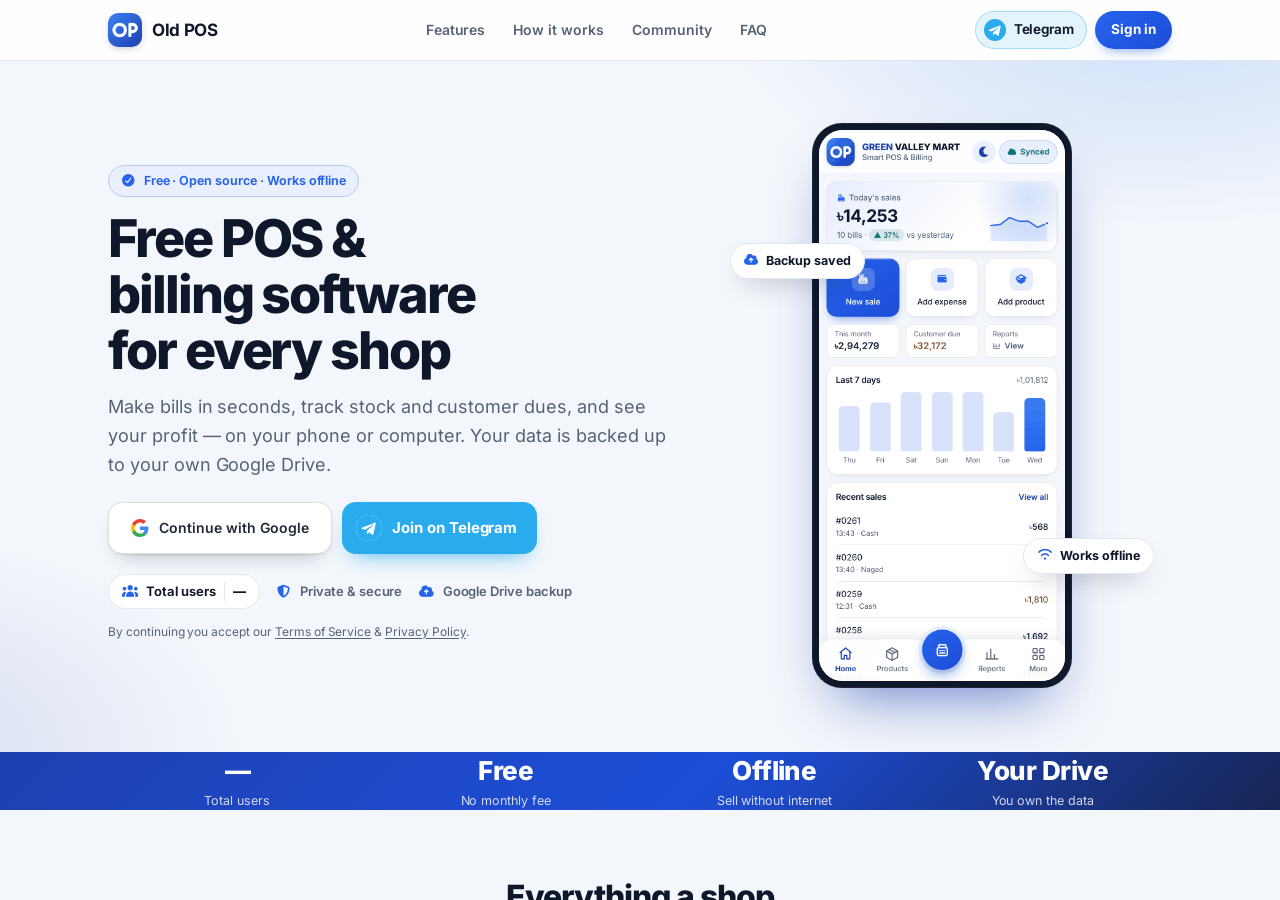
==== commit b7cceabc: "Add files via upload" ====
--- a/index.html
+++ b/index.html
@@ -91,7 +91,6 @@
     <link rel="stylesheet" href="css/themes.css?v=12.9.3">
     <link rel="stylesheet" href="css/refine.css?v=12.9.3">
     <link rel="stylesheet" href="css/v129.css?v=12.9.3">
-    <link rel="stylesheet" href="css/business.css?v=12.9.3">
 </head>
 <body data-view="pos">
 
@@ -204,7 +203,6 @@
 <script defer src="js/modules/misc.js?v=12.9.3"></script>
 <script defer src="js/modules/home.js?v=12.9.3"></script>
 <script defer src="js/modules/settings.js?v=12.9.3"></script>
-<script defer src="js/modules/business.js?v=12.9.3"></script>
 <script defer src="js/services/labelprinter.js?v=12.9.3"></script>
 <script defer src="js/services/recovery.js?v=12.9.3"></script>
 <script defer src="js/services/guard.js?v=12.9.3"></script>
--- a/css/v129.css
+++ b/css/v129.css
@@ -70,3 +70,14 @@
 /* v12.9.1: menu entry that opens the SMM page */
 .nav-link .nav-badge{margin-left:auto;font-size:10.5px;font-weight:700;letter-spacing:.02em;padding:2px 8px;border-radius:99px;background:var(--psoft);color:var(--ptext)}
 .nav-link.active .nav-badge{background:rgba(255,255,255,.22);color:#fff}
+
+/* v12.9.3: slim Business Support strip at the very bottom of the dashboard (hideable for 7 days) */
+.biz-strip{display:flex;align-items:center;gap:4px;margin-top:4px;border:1px solid var(--border);border-radius:12px;background:var(--card);overflow:hidden}
+.biz-strip .biz-go{flex:1;min-width:0;display:flex;align-items:center;gap:9px;padding:7px 10px;border:0;background:transparent;color:var(--muted);font:inherit;font-size:12px;text-align:left;cursor:pointer}
+.biz-strip .biz-go>i:first-child{flex:none;width:22px;height:22px;border-radius:7px;display:grid;place-items:center;font-size:11px;background:var(--grad);color:#fff}
+.biz-strip .biz-go span{flex:1;min-width:0;overflow:hidden;text-overflow:ellipsis;white-space:nowrap}
+.biz-strip .biz-go b{color:var(--text);font-weight:700}
+.biz-strip .biz-go>i:last-child{flex:none;font-size:10px;opacity:.6}
+.biz-strip .biz-go:hover{background:var(--hover)}
+.biz-strip .biz-x{flex:none;width:30px;align-self:stretch;border:0;background:transparent;color:var(--muted);font-size:11px;cursor:pointer;opacity:.7}
+.biz-strip .biz-x:hover{background:var(--hover);opacity:1}
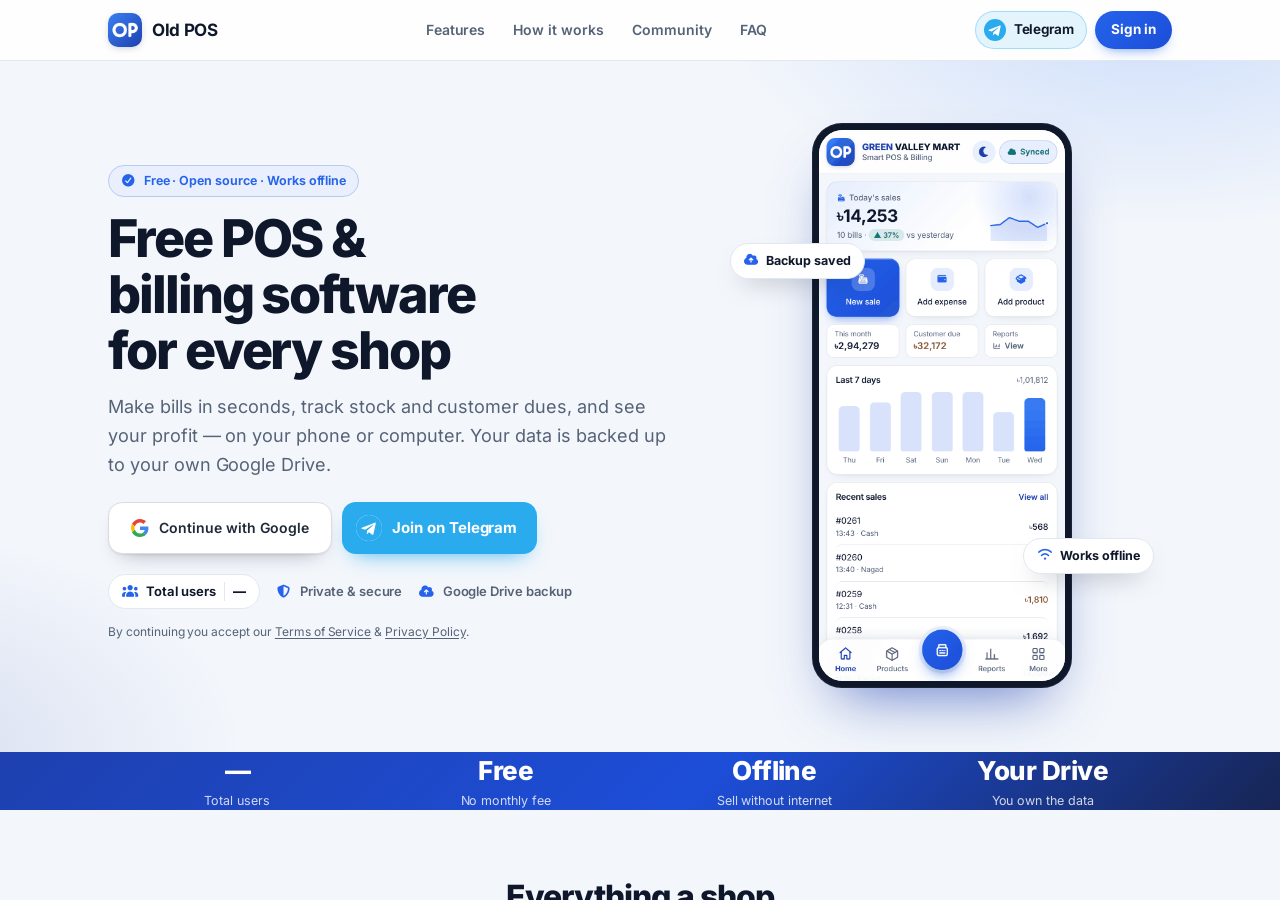
==== commit 74aca591: "Add files via upload" ====
--- a/index.html
+++ b/index.html
@@ -30,7 +30,7 @@
     <meta name="twitter:title" content="Old POS – Free Offline POS & Billing Software for Shops">
     <meta name="twitter:description" content="Free offline POS and billing software for small shops: fast checkout, barcode scanning, inventory, customer dues, profit reports and Google Drive backup. No fees, no sign-up cost.">
     <meta name="twitter:image" content="https://oldpos.com/assets/icons/og-image.png">
-    <script type="application/ld+json">{"@context":"https://schema.org","@graph":[{"@type":"WebSite","@id":"https://oldpos.com/#website","url":"https://oldpos.com/","name":"Old POS","description":"Old POS is free, open-source POS and billing software that works offline. Barcode scanning, inventory, customer dues, expenses, reports and Google Drive backup.","inLanguage":"en","publisher":{"@id":"https://oldpos.com/#author"}},{"@type":"Person","@id":"https://oldpos.com/#author","name":"Mehedi Hasan","sameAs":["https://www.facebook.com/mehedi.exx"]},{"@type":"SoftwareApplication","@id":"https://oldpos.com/#app","name":"Old POS","alternateName":["Old POS Simple POS for Every Business","oldpos","Old POS software"],"url":"https://oldpos.com/","description":"Old POS is a free, open-source, offline-first point of sale (POS) and billing web app for small and medium businesses worldwide: fast checkout, barcode scanning, inventory with low-stock and expiry alerts, customer dues, suppliers, expenses, profit reports and automatic Google Drive backup. Installable on Android, iPhone, Windows, Mac and Linux.","applicationCategory":"BusinessApplication","applicationSubCategory":"Point of Sale","operatingSystem":"Web, Android, iOS, Windows, macOS, Linux","browserRequirements":"Requires a modern browser (Chrome, Edge, Safari, Firefox)","softwareVersion":"12.9.2","inLanguage":"en","isAccessibleForFree":true,"license":"https://opensource.org/licenses/MIT","image":"https://oldpos.com/assets/icons/og-image.png","screenshot":["https://oldpos.com/assets/screenshots/02-dashboard.png","https://oldpos.com/assets/screenshots/03-products.png","https://oldpos.com/assets/screenshots/08-reports.png","https://oldpos.com/assets/screenshots/desktop-02-dashboard.png","https://oldpos.com/assets/screenshots/desktop-10-sales-counter.png"],"featureList":["Works offline","Fast billing and checkout","Barcode scanning with the phone camera","Bluetooth thermal receipt printing","Customer due ledger","Inventory with low-stock and expiry alerts","Purchases and supplier ledger","Expense tracking","Sales and profit reports","PIN lock","Automatic Google Drive backup","Installable on Android, iPhone, Windows and Mac"],"offers":{"@type":"Offer","price":"0","priceCurrency":"USD"},"author":{"@id":"https://oldpos.com/#author"}}]}</script>
+    <script type="application/ld+json">{"@context":"https://schema.org","@graph":[{"@type":"WebSite","@id":"https://oldpos.com/#website","url":"https://oldpos.com/","name":"Old POS","description":"Old POS is free, open-source POS and billing software that works offline. Barcode scanning, inventory, customer dues, expenses, reports and Google Drive backup.","inLanguage":"en","publisher":{"@id":"https://oldpos.com/#author"}},{"@type":"Person","@id":"https://oldpos.com/#author","name":"Mehedi Hasan","sameAs":["https://www.facebook.com/mehedi.exx"]},{"@type":"SoftwareApplication","@id":"https://oldpos.com/#app","name":"Old POS","alternateName":["Old POS Simple POS for Every Business","oldpos","Old POS software"],"url":"https://oldpos.com/","description":"Old POS is a free, open-source, offline-first point of sale (POS) and billing web app for small and medium businesses worldwide: fast checkout, barcode scanning, inventory with low-stock and expiry alerts, customer dues, suppliers, expenses, profit reports and automatic Google Drive backup. Installable on Android, iPhone, Windows, Mac and Linux.","applicationCategory":"BusinessApplication","applicationSubCategory":"Point of Sale","operatingSystem":"Web, Android, iOS, Windows, macOS, Linux","browserRequirements":"Requires a modern browser (Chrome, Edge, Safari, Firefox)","softwareVersion":"12.10.0","inLanguage":"en","isAccessibleForFree":true,"license":"https://opensource.org/licenses/MIT","image":"https://oldpos.com/assets/icons/og-image.png","screenshot":["https://oldpos.com/assets/screenshots/02-dashboard.png","https://oldpos.com/assets/screenshots/03-products.png","https://oldpos.com/assets/screenshots/08-reports.png","https://oldpos.com/assets/screenshots/desktop-02-dashboard.png","https://oldpos.com/assets/screenshots/desktop-10-sales-counter.png"],"featureList":["Works offline","Fast billing and checkout","Barcode scanning with the phone camera","Bluetooth thermal receipt printing","Customer due ledger","Inventory with low-stock and expiry alerts","Purchases and supplier ledger","Expense tracking","Sales and profit reports","PIN lock","Automatic Google Drive backup","Installable on Android, iPhone, Windows and Mac"],"offers":{"@type":"Offer","price":"0","priceCurrency":"USD"},"author":{"@id":"https://oldpos.com/#author"}}]}</script>
     <noscript><style>body::before{content:"Old POS needs JavaScript. Please enable it to open your shop.";display:block;padding:20px;text-align:center}</style></noscript>
     <script>(function(){try{var m=localStorage.getItem('esypos_theme')||'auto';if(m==='dark'||(m==='auto'&&window.matchMedia('(prefers-color-scheme: dark)').matches))document.documentElement.classList.add('dark')}catch(e){}})()</script>
 
@@ -73,7 +73,7 @@
     <meta name="apple-mobile-web-app-capable" content="yes">
     <meta name="apple-mobile-web-app-status-bar-style" content="default">
     <meta name="apple-mobile-web-app-title" content="Old POS">
-    <link rel="icon" href="favicon.ico?v=12.9.3" sizes="any">
+    <link rel="icon" href="favicon.ico?v=12.10.0" sizes="any">
     <link rel="icon" type="image/png" sizes="32x32" href="assets/icons/favicon-32.png">
     <link rel="icon" type="image/png" sizes="16x16" href="assets/icons/favicon-16.png">
     <link rel="icon" type="image/png" sizes="192x192" href="assets/icons/icon-192.png">
@@ -81,16 +81,9 @@
 
     <link rel="preload" href="fonts/inter-latin-var.woff2" as="font" type="font/woff2" crossorigin>
     <link rel="preload" href="fonts/fa-solid-subset.woff2" as="font" type="font/woff2" crossorigin>
-    <link rel="stylesheet" href="css/icons.css?v=12.9.3">
+    <link rel="stylesheet" href="css/icons.css?v=12.10.0">
     <style>.hidden{display:none!important}.drawer{position:fixed;top:0;height:100%;transition:transform .28s}.drawer.left{left:0;transform:translateX(-100%)}.drawer.right{right:0;transform:translateX(100%)}.drawer.open{transform:none}</style>
-    <link rel="stylesheet" href="css/style.css?v=12.9.3">
-    <link rel="stylesheet" href="css/appshell.css?v=12.9.3">
-    <link rel="stylesheet" href="css/modern.css?v=12.9.3">
-    <link rel="stylesheet" href="css/polish.css?v=12.9.3">
-    <link rel="stylesheet" href="css/simple.css?v=12.9.3">
-    <link rel="stylesheet" href="css/themes.css?v=12.9.3">
-    <link rel="stylesheet" href="css/refine.css?v=12.9.3">
-    <link rel="stylesheet" href="css/v129.css?v=12.9.3">
+    <link rel="stylesheet" href="css/app.css?v=12.10.0">
 </head>
 <body data-view="pos">
 
@@ -105,7 +98,7 @@
     <div class="sp-tag">Simple POS for Every Business</div>
     <div class="sp-bar"><i></i></div>
     <div class="sp-status" id="sp-status">Starting…</div>
-    <div class="sp-ver">v12.9.3 · Secure · Works offline</div>
+    <div class="sp-ver">v12.10.0 · Secure · Works offline</div>
 </div>
 <script>
 (function(){
@@ -192,27 +185,27 @@
 </section>
 
 
-<script defer src="js/core/core.js?v=12.9.3"></script>
-<script defer src="js/core/barcode.js?v=12.9.3"></script>
-<script defer src="js/core/wedge.js?v=12.9.3"></script>
-<script defer src="js/core/linear.js?v=12.9.3"></script>
-<script defer src="js/core/ui.js?v=12.9.3"></script>
-<script defer src="js/services/keypad.js?v=12.9.3"></script>
-<script defer src="js/modules/app.js?v=12.9.3"></script>
-<script defer src="js/modules/people.js?v=12.9.3"></script>
-<script defer src="js/modules/misc.js?v=12.9.3"></script>
-<script defer src="js/modules/home.js?v=12.9.3"></script>
-<script defer src="js/modules/settings.js?v=12.9.3"></script>
-<script defer src="js/services/labelprinter.js?v=12.9.3"></script>
-<script defer src="js/services/recovery.js?v=12.9.3"></script>
-<script defer src="js/services/guard.js?v=12.9.3"></script>
-<script defer src="js/services/security.js?v=12.9.3"></script>
-<script defer src="js/services/safety.js?v=12.9.3"></script>
-<script defer src="js/core/config.js?v=12.9.3"></script>
-<script defer src="js/services/cloud.js?v=12.9.3"></script>
-<script defer src="js/services/appshell.js?v=12.9.3"></script>
-<script defer src="js/services/polish.js?v=12.9.3"></script>
-<script defer src="js/services/community.js?v=12.9.3"></script>
-<script defer src="js/services/pwa.js?v=12.9.3"></script>
+<script defer src="js/core/core.js?v=12.10.0"></script>
+<script defer src="js/core/barcode.js?v=12.10.0"></script>
+<script defer src="js/core/wedge.js?v=12.10.0"></script>
+<script defer src="js/core/linear.js?v=12.10.0"></script>
+<script defer src="js/core/ui.js?v=12.10.0"></script>
+<script defer src="js/services/keypad.js?v=12.10.0"></script>
+<script defer src="js/modules/app.js?v=12.10.0"></script>
+<script defer src="js/modules/people.js?v=12.10.0"></script>
+<script defer src="js/modules/misc.js?v=12.10.0"></script>
+<script defer src="js/modules/home.js?v=12.10.0"></script>
+<script defer src="js/modules/settings.js?v=12.10.0"></script>
+<script defer src="js/services/labelprinter.js?v=12.10.0"></script>
+<script defer src="js/services/recovery.js?v=12.10.0"></script>
+<script defer src="js/services/guard.js?v=12.10.0"></script>
+<script defer src="js/services/security.js?v=12.10.0"></script>
+<script defer src="js/services/safety.js?v=12.10.0"></script>
+<script defer src="js/core/config.js?v=12.10.0"></script>
+<script defer src="js/services/cloud.js?v=12.10.0"></script>
+<script defer src="js/services/appshell.js?v=12.10.0"></script>
+<script defer src="js/services/polish.js?v=12.10.0"></script>
+<script defer src="js/services/community.js?v=12.10.0"></script>
+<script defer src="js/services/pwa.js?v=12.10.0"></script>
 </body>
 </html>
--- a/css/app.css
+++ b/css/app.css
@@ -0,0 +1,2706 @@
+/* Old POS — all app styles in one file (v12.10.0): one request instead of eight. Order = cascade order; sections keep their old file names. */
+/* ===== style.css ===== */
+@font-face{font-family:'Inter';font-style:normal;font-weight:100 900;font-display:swap;src:url('../fonts/inter-latin-var.woff2') format('woff2');unicode-range:U+0000-00FF,U+0131,U+0152-0153,U+02BB-02BC,U+02C6,U+02DA,U+02DC,U+0304,U+0308,U+0329,U+2000-206F,U+20AC,U+2122,U+2191,U+2193,U+2212,U+2215,U+FEFF,U+FFFD}
+/* ==========================================================================
+   Old POS v10.7 — design system
+   Mobile-first. Breakpoints: 700px (tablet) · 1024px (desktop sidebar) · 1280px (docked cart)
+   ========================================================================== */
+
+/* ---------- Design tokens ---------- */
+:root{
+  --bg:#f3f6fb; --card:#ffffff; --text:#0f172a; --muted:#64748b; --border:#e2e8f0; --hover:#f1f5f9;
+  --input:#f8fafc; --primary:#2563eb; --primary2:#3b82f6; --psoft:#eaf1ff; --ptext:#1e40af;
+  --ok:#059669; --oksoft:#ecfdf5; --bad:#dc2626; --badsoft:#fef2f2; --warn:#b45309; --warnsoft:#fffbeb;
+  --info:#2563eb; --infosoft:#eff6ff;
+  --grad:linear-gradient(135deg,#3b82f6 0%,#1e40af 100%);
+  --ring:rgba(37,99,235,.30);
+  --shadow:0 1px 2px rgba(15,23,42,.05),0 6px 18px -10px rgba(15,23,42,.14);
+  --shadow-lg:0 14px 32px -14px rgba(30,64,175,.45);
+  --r-sm:10px; --r-md:14px; --r-lg:18px; --r-xl:24px;
+  --topbar-h:58px; --sidebar-w:264px;
+  --ease:cubic-bezier(.22,1,.36,1);
+  color-scheme:light;
+}
+html.dark{
+  --bg:#0b1220; --card:#111a2e; --text:#e5eaf3; --muted:#94a3b8; --border:#223049; --hover:#182338;
+  --input:#0e1627; --primary:#3b82f6; --primary2:#60a5fa; --psoft:#172a52; --ptext:#bfd4ff;
+  --ok:#34d399; --oksoft:#0c2a22; --bad:#f87171; --badsoft:#3a1620; --warn:#fbbf24; --warnsoft:#33260b;
+  --info:#60a5fa; --infosoft:#13284a;
+  --grad:linear-gradient(135deg,#3b82f6 0%,#2563eb 100%);
+  --ring:rgba(59,130,246,.45);
+  --shadow:0 1px 2px rgba(0,0,0,.4),0 8px 22px -12px rgba(0,0,0,.65);
+  --shadow-lg:0 14px 32px -14px rgba(0,0,0,.7);
+  color-scheme:dark;
+}
+
+/* ---------- Base ---------- */
+html{-webkit-text-size-adjust:100%;text-size-adjust:100%}
+html,body{overscroll-behavior-y:none}
+html,body,button,input,select,textarea{font-family:'Inter',system-ui,-apple-system,'Segoe UI',Roboto,'Helvetica Neue',Arial,sans-serif}
+*{box-sizing:border-box}
+body{margin:0;color:var(--text);font-size:14px;line-height:1.45;-webkit-font-smoothing:antialiased;-moz-osx-font-smoothing:grayscale;
+  -webkit-tap-highlight-color:transparent;-webkit-user-select:none;user-select:none;touch-action:manipulation;overflow-x:hidden;
+  background:radial-gradient(900px 420px at 95% -10%,rgba(59,130,246,.11),transparent 62%),radial-gradient(700px 380px at -10% 10%,rgba(37,99,235,.07),transparent 60%),var(--bg);
+  background-attachment:fixed;transition:background-color .2s,color .2s}
+input,textarea,select,.receipt,.tbl,code{-webkit-user-select:text;user-select:text}
+body.no-scroll,body.gated{overflow:hidden}
+h1,h2,h3{letter-spacing:-.02em}
+a{color:var(--ptext)}
+::selection{background:var(--ring)}
+::-webkit-scrollbar{width:8px;height:8px}::-webkit-scrollbar-thumb{background:var(--border);border-radius:10px}::-webkit-scrollbar-thumb:hover{background:var(--muted)}
+:focus-visible{outline:2px solid var(--primary2);outline-offset:2px}
+.hidden{display:none!important}
+.muted{color:var(--muted)}.ptext{color:var(--ptext)}.ok{color:var(--ok)}.bad{color:var(--bad)}.warn{color:var(--warn)}
+.fw6{font-weight:600}.fw7{font-weight:700}
+.fw7.ptext,.stat .v,.sumrow b,.kv b,.tbl td.r,.tr .fw7,.cb-total,.pprice{font-variant-numeric:tabular-nums}
+
+/* ---------- Utilities ---------- */
+.flex{display:flex}.col{flex-direction:column}.items-c{align-items:center}.between{justify-content:space-between}
+.grow{flex:1;min-width:0}
+.gap1{gap:4px}.gap2{gap:8px}.gap3{gap:12px}
+.mb1{margin-bottom:4px}.mb2{margin-bottom:8px}.mb3{margin-bottom:12px}.mt1{margin-top:4px}.mt2{margin-top:8px}.mt3{margin-top:12px}
+.xs{font-size:12px}.sm{font-size:13.5px}.xl{font-size:22px}.xxl{font-size:30px;letter-spacing:-.02em}
+.trunc{white-space:nowrap;overflow:hidden;text-overflow:ellipsis}
+.tr,.r{text-align:right}.tc,.c{text-align:center}
+.relative{position:relative}
+.grid2{display:grid;grid-template-columns:repeat(2,minmax(0,1fr));gap:10px}
+
+/* ---------- Cards, stats, lists ---------- */
+.card{background:var(--card);border:1px solid var(--border);border-radius:var(--r-lg);box-shadow:var(--shadow)}
+.pad{padding:16px}.pad-s{padding:12px}
+.sec-title{font-weight:700;font-size:15px;margin-bottom:12px;display:flex;align-items:center;gap:8px}
+.sec-title i{font-size:15px}
+.page-head{display:flex;align-items:center;justify-content:space-between;gap:10px 14px;margin-bottom:16px;flex-wrap:wrap}
+.page-head h2{font-size:22px;font-weight:800;margin:0}
+.page-head p{margin:2px 0 0;font-size:13px;color:var(--muted)}
+.stats{display:grid;grid-template-columns:repeat(2,minmax(0,1fr));gap:10px;margin-bottom:14px}
+.stat{padding:14px;border-radius:var(--r-lg);background:var(--card);border:1px solid var(--border);box-shadow:var(--shadow);transition:transform .18s,box-shadow .18s;min-width:0}
+.stat:hover{transform:translateY(-2px);box-shadow:var(--shadow-lg)}
+.stat .k{font-size:12px;font-weight:600;color:var(--muted);margin-bottom:6px;display:flex;align-items:center;gap:6px}
+.stat .v{font-size:21px;font-weight:800;letter-spacing:-.02em;overflow-wrap:anywhere}
+.stat.hl{background:var(--grad);color:#fff;border:0;box-shadow:var(--shadow-lg)}
+.stat.hl .k{color:rgba(255,255,255,.82)}
+.row{display:flex;align-items:center;gap:12px;padding:12px 14px;border-bottom:1px solid var(--border);cursor:pointer;transition:background .15s}
+.row:last-child{border-bottom:0}.row:hover{background:var(--hover)}
+.row .t{font-weight:600;font-size:14px;white-space:nowrap;overflow:hidden;text-overflow:ellipsis}
+.row .s{font-size:12px;color:var(--muted);white-space:nowrap;overflow:hidden;text-overflow:ellipsis}
+.avatar{width:40px;height:40px;border-radius:12px;background:var(--psoft);color:var(--ptext);display:flex;align-items:center;justify-content:center;font-weight:700;flex-shrink:0}
+.empty{text-align:center;padding:36px 16px;color:var(--muted);font-size:14px}
+.empty>i{font-size:30px;opacity:.45;display:block;margin-bottom:10px}
+.kv{display:flex;justify-content:space-between;gap:12px;padding:8px 0;font-size:14px;border-bottom:1px dashed var(--border)}
+.kv:last-child{border:0}
+.sumrow{display:flex;justify-content:space-between;align-items:center;font-size:14px;margin:6px 0}
+.sumrow.big{font-size:19px;font-weight:800;border-top:1px dashed var(--border);padding-top:10px;margin-top:10px}
+.tbl-wrap{overflow-x:auto;-webkit-overflow-scrolling:touch}
+table.tbl{width:100%;border-collapse:collapse;font-size:13.5px}
+.tbl th{text-align:left;font-size:11.5px;text-transform:uppercase;letter-spacing:.04em;color:var(--muted);font-weight:700;padding:10px 12px;background:var(--input);white-space:nowrap}
+.tbl th.r{text-align:right}
+.tbl td{padding:10px 12px;border-top:1px solid var(--border)}
+.tbl tr:hover td{background:var(--hover)}
+.badge{display:inline-flex;align-items:center;gap:4px;font-size:11px;font-weight:600;padding:2px 8px;border-radius:99px;background:var(--hover);color:var(--muted);white-space:nowrap}
+.b-ok{background:var(--oksoft);color:var(--ok)}.b-bad{background:var(--badsoft);color:var(--bad)}
+.b-warn{background:var(--warnsoft);color:var(--warn)}.b-p{background:var(--psoft);color:var(--ptext)}
+.chips{display:flex;gap:8px;overflow-x:auto;padding-bottom:4px;scrollbar-width:none}.chips::-webkit-scrollbar{display:none}
+.chip{border:1px solid var(--border);white-space:nowrap;padding:7px 14px;border-radius:99px;font-size:12.5px;font-weight:600;background:var(--card);color:var(--muted);cursor:pointer;font-family:inherit;transition:background .15s,color .15s,transform .12s}
+.chip:hover{color:var(--ptext)}
+.chip:active{transform:scale(.95)}
+.chip.on{background:var(--grad);color:#fff;border-color:transparent;box-shadow:0 6px 14px -6px rgba(37,99,235,.7)}
+
+/* ---------- Buttons & form controls ---------- */
+.btn{border:0;border-radius:13px;padding:10px 16px;min-height:42px;font-family:inherit;font-size:14px;font-weight:600;cursor:pointer;display:inline-flex;align-items:center;justify-content:center;gap:7px;
+  background:var(--hover);color:var(--text);white-space:nowrap;text-decoration:none;transition:transform .12s,background .15s,filter .15s,box-shadow .2s,opacity .15s}
+.btn:hover:not(:disabled){filter:brightness(.97)}
+.btn:active:not(:disabled){transform:scale(.97)}
+.btn:disabled{opacity:.45;cursor:not-allowed;box-shadow:none}
+.btn i,.icon-btn i,.nav-link i{line-height:1;display:inline-flex;align-items:center;justify-content:center}
+.btn-primary{background:var(--grad);color:#fff;box-shadow:0 8px 18px -8px rgba(37,99,235,.7)}
+.btn-primary:hover:not(:disabled){filter:brightness(1.07);transform:translateY(-1px)}
+.btn-ok{background:var(--ok);color:#fff}html.dark .btn-ok{color:#04130e}
+.btn-bad{background:var(--bad);color:#fff}html.dark .btn-bad{color:#2a0a0f}
+.btn-soft{background:var(--psoft);color:var(--ptext)}
+.btn-ghost{background:transparent;border:1px solid var(--border)}
+.btn-ghost:hover:not(:disabled){background:var(--hover)}
+.btn-danger-soft{background:var(--badsoft);color:var(--bad)}
+.btn-sm{padding:6px 11px;min-height:34px;font-size:12.5px;border-radius:10px}
+.btn-lg{padding:14px 18px;font-size:15.5px;border-radius:15px}
+.btn-block{width:100%}
+.btn.busy{pointer-events:none;opacity:.7}
+.btn-google{background:#fff;color:#1f2937;border:1px solid #dadce0;box-shadow:0 2px 6px rgba(0,0,0,.08);gap:10px}
+.btn-google:hover:not(:disabled){background:#f8fafc;filter:none}
+.icon-btn{width:42px;height:42px;border-radius:12px;display:inline-flex;align-items:center;justify-content:center;border:1px solid var(--border);background:var(--card);color:var(--text);cursor:pointer;position:relative;font-family:inherit;transition:background .15s,border-color .15s,transform .1s;flex-shrink:0}
+.icon-btn:hover{background:var(--hover);border-color:color-mix(in srgb,var(--primary) 30%,var(--border))}
+.icon-btn:active{transform:scale(.95)}
+.icon-btn i{font-size:16px}
+.input{width:100%;border:1px solid var(--border);background:var(--input);color:var(--text);border-radius:13px;padding:10px 12px;font-size:16px;outline:none;transition:border-color .15s,box-shadow .15s}
+.input:focus{border-color:var(--primary2);box-shadow:0 0 0 4px var(--ring)}
+.input::placeholder{color:var(--muted);opacity:.7}
+.input:disabled{opacity:.7}
+select.input{appearance:auto}
+input[type=number]::-webkit-inner-spin-button,input[type=number]::-webkit-outer-spin-button{-webkit-appearance:none;margin:0}
+input[type=number]{-moz-appearance:textfield;appearance:textfield}
+.label{display:block;font-size:12.5px;font-weight:600;color:var(--muted);margin-bottom:5px}
+.field{margin-bottom:12px}
+.search-ico{position:absolute;left:13px;top:50%;transform:translateY(-50%);color:var(--muted);pointer-events:none}
+.has-ico{padding-left:38px}
+.switch{display:flex;align-items:center;justify-content:space-between;gap:12px;background:var(--input);border:1px solid var(--border);border-radius:13px;padding:12px 14px;margin-bottom:10px;cursor:pointer}
+.switch input{width:20px;height:20px;accent-color:var(--primary)}
+code{background:var(--hover);padding:1px 6px;border-radius:6px;font-family:ui-monospace,'Courier New',monospace;font-size:12px;word-break:break-all}
+code.sel{display:inline-block;margin-top:4px;-webkit-user-select:all;user-select:all}
+ol.guide{padding-left:20px;margin:0;line-height:1.75}ol.guide li{margin-bottom:6px}
+.note-warn{background:var(--warnsoft);color:var(--warn);border-radius:12px;padding:10px 12px;font-size:12.5px}
+.note-warn a{color:inherit;font-weight:700}
+.consent-note,.legal-links{font-size:11.5px;color:var(--muted);text-align:center;line-height:1.6}
+.consent-note{margin-top:12px}.legal-links{padding:2px 0}
+.consent-note a,.legal-links a,.tc.muted.xs a{color:inherit;text-decoration:underline}
+
+/* ---------- App shell: sidebar (desktop) · topbar + drawer (mobile) ---------- */
+.sidebar{display:none;position:fixed;left:0;top:0;height:100%;width:var(--sidebar-w);z-index:40;flex-direction:column;
+  background:linear-gradient(180deg,var(--card),color-mix(in srgb,var(--card) 94%,var(--primary) 6%));border-right:1px solid var(--border)}
+.brand{display:flex;align-items:center;gap:12px;padding:18px 18px 14px;border-bottom:1px solid var(--border)}
+.brand .fw7{font-weight:800;letter-spacing:-.03em}
+.logo{overflow:hidden}
+.logo{width:40px;height:40px;border-radius:22%;background:transparent;flex-shrink:0;display:flex;align-items:center;justify-content:center;box-shadow:0 8px 18px -8px rgba(30,64,175,.7)}
+.logo .logo-img{width:100%;height:100%;object-fit:contain;display:block;pointer-events:none;-webkit-user-drag:none}
+.nav{padding:10px;flex:1;overflow-y:auto;display:flex;flex-direction:column;gap:3px}
+.nav-link{display:flex;align-items:center;gap:12px;width:100%;border:0;background:transparent;color:var(--muted);padding:11px 14px;border-radius:13px;font-family:inherit;font-size:14px;font-weight:600;cursor:pointer;text-align:left;transition:background .15s,color .15s,box-shadow .2s}
+.nav-link i{width:22px;height:22px;font-size:16px;opacity:.92}
+.nav-link:not(.active):hover{background:var(--hover);color:var(--ptext)}
+.nav-link.active{background:var(--grad);color:#fff;box-shadow:0 10px 22px -10px rgba(37,99,235,.7)}
+.nav-link.active i{opacity:1}
+.topbar{position:sticky;top:0;z-index:30;min-height:calc(var(--topbar-h) + env(safe-area-inset-top));padding:8px 12px;padding-top:calc(8px + env(safe-area-inset-top));
+  display:flex;align-items:center;justify-content:space-between;border-bottom:1px solid var(--border);
+  background:color-mix(in srgb,var(--card) 82%,transparent);-webkit-backdrop-filter:saturate(1.5) blur(16px);backdrop-filter:saturate(1.5) blur(16px)}
+.topbar b{font-weight:800;letter-spacing:-.03em}
+.topbar-actions{display:flex;align-items:center;gap:8px}
+.main{min-height:100vh;padding:12px;padding-bottom:calc(24px + env(safe-area-inset-bottom))}
+.view{max-width:1400px;margin:0 auto;animation:rise .34s var(--ease) backwards}
+.scrim{position:fixed;inset:0;background:rgba(2,6,23,.5);z-index:45;-webkit-backdrop-filter:blur(2px);backdrop-filter:blur(2px);animation:fadeIn .2s ease}
+.drawer{position:fixed;top:0;height:100%;background:var(--card);z-index:50;box-shadow:0 0 40px rgba(0,0,0,.35);display:flex;flex-direction:column;transition:transform .34s var(--ease)}
+.drawer.left{left:0;width:min(300px,86vw);transform:translateX(-100%)}
+.drawer.right{right:0;width:100%;max-width:440px;transform:translateX(100%)}
+.drawer{visibility:hidden;box-shadow:none;transition:transform .3s var(--ease),visibility 0s linear .3s,box-shadow .3s}
+.drawer.open{transform:translateX(0);visibility:visible;box-shadow:0 0 40px rgba(15,23,42,.28);transition:transform .3s var(--ease),visibility 0s,box-shadow .3s}
+.drawer .brand{padding-top:calc(18px + env(safe-area-inset-top))}
+.sync-chip{display:inline-flex;align-items:center;gap:6px;border:1px solid var(--border);background:var(--card);color:var(--muted);border-radius:99px;padding:7px 12px;font:inherit;font-size:11.5px;font-weight:700;cursor:pointer;white-space:nowrap;transition:background .2s,transform .12s}
+.sync-chip:active{transform:scale(.96)}
+.sync-chip i{font-size:12px}
+.sync-chip.ok{color:var(--ok);background:var(--oksoft);border-color:transparent}
+.sync-chip.pending{color:var(--warn);background:var(--warnsoft);border-color:transparent}
+.sync-chip.err{color:var(--bad);background:var(--badsoft);border-color:transparent}
+.sync-chip.syncing i,.sync-line.syncing i,small.syncing i{animation:spin 1s linear infinite;display:inline-block}
+.sync-chip.pulse{animation:chipPulse 1.6s ease-in-out infinite}
+@media(max-width:380px){.sync-chip .lbl{display:none}}
+.acct{display:flex;align-items:center;gap:10px;width:100%;padding:10px 12px;border:1px solid var(--border);background:var(--card);border-radius:16px;color:var(--text);font:inherit;text-align:left;cursor:pointer;transition:transform .15s,box-shadow .15s}
+.acct:hover{box-shadow:var(--shadow-lg);transform:translateY(-1px)}
+.acct b{display:block;font-size:13.5px}.acct small{display:block;font-size:11.5px;color:var(--muted)}
+.acct small.ok{color:var(--ok)}.acct small.pending{color:var(--warn)}.acct small.err{color:var(--bad)}
+.acct.signin{border-style:dashed}
+.g-av{width:38px;height:38px;border-radius:50%;background:var(--grad);color:#fff;font-weight:700;display:flex;align-items:center;justify-content:center;object-fit:cover;flex-shrink:0}
+.g-av.big{width:52px;height:52px;font-size:20px}.g-av.g{background:#fff;border:1px solid var(--border)}
+.sync-line{display:flex;align-items:center;gap:8px;padding:10px 12px;border-radius:12px;background:var(--hover);font-size:13.5px;font-weight:600;color:var(--muted)}
+.sync-line.ok{background:var(--oksoft);color:var(--ok)}.sync-line.pending{background:var(--warnsoft);color:var(--warn)}.sync-line.err{background:var(--badsoft);color:var(--bad)}
+
+/* ---------- Sales counter (POS) ---------- */
+.pos-grid{display:grid;gap:14px;grid-template-columns:minmax(0,1fr)}
+.pos-grid>*{min-width:0}
+.cart-desk{display:none}
+.search-wrap{position:sticky;top:calc(var(--topbar-h) + env(safe-area-inset-top));z-index:20;padding:10px;margin-bottom:12px;
+  background:color-mix(in srgb,var(--card) 88%,transparent);-webkit-backdrop-filter:saturate(1.4) blur(14px);backdrop-filter:saturate(1.4) blur(14px);transition:box-shadow .2s}
+.search-wrap:focus-within{box-shadow:0 0 0 3px var(--ring)}
+.scan-ready{display:none;align-items:center;gap:6px;font-size:12px;color:var(--muted);padding:4px 10px;border-radius:99px;background:var(--input);border:1px solid var(--border);white-space:nowrap}
+.scan-ready i{color:var(--ok);font-size:11px}
+.scan-ready{transition:background .2s,border-color .2s,color .2s}
+.scan-ready.hit{background:var(--oksoft);border-color:var(--ok);color:var(--ok);font-weight:600}
+.scan-ready.miss{background:var(--badsoft);border-color:var(--bad);color:var(--bad);font-weight:600}
+.scan-ready.miss i{color:var(--bad)}
+.pgrid{display:grid;grid-template-columns:repeat(auto-fill,minmax(108px,1fr));gap:8px}
+.pcard{background:var(--card);border:1px solid var(--border);border-radius:var(--r-lg);padding:8px;cursor:pointer;box-shadow:var(--shadow);position:relative;overflow:hidden;-webkit-user-select:none;user-select:none;
+  animation:rise .38s var(--ease) backwards;transition:transform .2s var(--ease),box-shadow .25s,border-color .2s,background .2s}
+.pcard:nth-child(n+13){animation-delay:0s}
+.pcard:hover{transform:translateY(-2px);border-color:color-mix(in srgb,var(--primary) 40%,var(--border));box-shadow:var(--shadow-lg)}
+.pcard:active{transform:scale(.97)}
+.pcard.sel{border-color:var(--primary2);background:linear-gradient(180deg,var(--psoft),var(--card) 62%);box-shadow:0 0 0 2px var(--ring),var(--shadow-lg)}
+.pimg{height:64px;border-radius:12px;margin-bottom:7px;background:linear-gradient(135deg,var(--input),var(--psoft));display:flex;align-items:center;justify-content:center;overflow:hidden;color:var(--ptext);font-size:22px}
+.pimg img{width:100%;height:100%;object-fit:cover}
+.pname{font-weight:600;font-size:13px;line-height:1.25;white-space:nowrap;overflow:hidden;text-overflow:ellipsis}
+.pmeta{display:flex;justify-content:space-between;align-items:center;gap:4px;margin-top:5px;font-size:11.5px}
+.pprice{color:var(--ptext);font-weight:700;font-size:13.5px}
+.ptag{position:absolute;top:12px;right:12px;font-size:10px;font-weight:700;padding:2px 7px;border-radius:99px;background:var(--bad);color:#fff}
+.pqty{position:absolute;top:9px;left:9px;z-index:2;min-width:28px;height:28px;padding:0 8px;border-radius:99px;background:var(--grad);color:#fff;font-size:13px;font-weight:700;display:flex;align-items:center;justify-content:center;
+  box-shadow:0 6px 14px -3px rgba(37,99,235,.65);transform:scale(0);opacity:0;transition:transform .28s cubic-bezier(.3,1.7,.5,1),opacity .15s}
+.pcard.sel .pqty{transform:scale(1);opacity:1}
+.pqty.pop{animation:qpop .42s cubic-bezier(.3,1.6,.5,1)}
+.added-fx{position:absolute;inset:0;border-radius:inherit;pointer-events:none;opacity:0;background:radial-gradient(circle at 50% 38%,rgba(37,99,235,.42),transparent 62%)}
+.pcard.added .added-fx{animation:addedfx .65s ease-out}
+.fly-ghost{position:fixed;z-index:80;pointer-events:none;margin:0;border-radius:16px;overflow:hidden;background:var(--psoft);color:var(--ptext);display:flex;align-items:center;justify-content:center;font-size:26px;will-change:transform,opacity;box-shadow:0 16px 30px rgba(37,99,235,.5),0 0 0 3px rgba(96,165,250,.75)}
+.fly-ghost img{width:100%;height:100%;object-fit:cover}
+.fly-ring{position:fixed;z-index:79;width:22px;height:22px;border-radius:50%;border:3px solid var(--primary2);pointer-events:none;animation:flyring .65s ease-out forwards}
+.bump{animation:bump .55s cubic-bezier(.3,1.7,.5,1)}
+.cart-ico{display:inline-block;min-width:18px;min-height:18px;text-align:center}
+.cart-desk .sec-title{font-size:16px}
+.cart-item{display:flex;align-items:center;gap:8px;background:var(--input);border:1px solid transparent;border-radius:13px;padding:9px 10px;margin-bottom:8px;transition:background .2s}
+.cart-item.new{animation:itemIn .5s cubic-bezier(.3,1.4,.5,1) .6s both}
+.cart-item.bumped{animation:itemFlash 1.1s ease .6s}
+.qty{display:flex;align-items:center;gap:4px}
+.qty button{width:30px;height:30px;border-radius:10px;border:1px solid var(--border);background:var(--card);color:var(--text);font-weight:700;font-size:15px;cursor:pointer;font-family:inherit;transition:background .12s,transform .12s}
+.qty button:active{transform:scale(.88);background:var(--psoft)}
+.qty span{min-width:24px;text-align:center;font-weight:700;font-size:14px}
+.cart-bar{position:fixed;left:12px;right:12px;bottom:calc(12px + env(safe-area-inset-bottom));z-index:35;max-width:560px;margin:0 auto;display:none;align-items:center;gap:12px;padding:10px 14px;border:0;border-radius:22px;
+  background:var(--grad);color:#fff;font:inherit;text-align:left;cursor:pointer;box-shadow:0 18px 36px -14px rgba(30,64,175,.75);transition:transform .15s,background .25s,box-shadow .25s}
+body[data-view="pos"] .cart-bar{display:flex}
+.cart-bar:active{transform:scale(.98)}
+.cart-bar.empty{background:var(--card);color:var(--muted);border:1px solid var(--border);box-shadow:var(--shadow-lg)}
+.cb-ico{position:relative;width:44px;height:44px;border-radius:15px;background:rgba(255,255,255,.2);display:flex;align-items:center;justify-content:center;font-size:19px;flex-shrink:0}
+.cart-bar.empty .cb-ico{background:var(--psoft);color:var(--ptext)}
+.cb-count{position:absolute;top:-7px;right:-7px;min-width:21px;height:21px;border-radius:99px;background:#fff;color:#1e40af;font-size:11.5px;font-weight:800;display:flex;align-items:center;justify-content:center;padding:0 5px;box-shadow:0 3px 8px rgba(0,0,0,.25)}
+.cb-mid{flex:1;min-width:0;display:flex;flex-direction:column;line-height:1.25}
+.cb-mid b{font-size:14.5px}.cb-mid small{font-size:11.5px;opacity:.8}
+.cb-total{font-size:17px;font-weight:800}
+.cb-arrow{font-size:12px;opacity:.8}
+body[data-view="pos"] .main{padding-bottom:calc(96px + env(safe-area-inset-bottom))}
+body[data-view="pos"] #toast{bottom:calc(92px + env(safe-area-inset-bottom))}
+.pay-opts{display:grid;grid-template-columns:repeat(4,1fr);gap:8px}
+.pay-opt{border:2px solid var(--border);background:var(--card);color:var(--muted);border-radius:13px;padding:10px 4px;font-family:inherit;font-size:12.5px;font-weight:600;cursor:pointer;display:flex;flex-direction:column;align-items:center;gap:4px;transition:border-color .15s,background .15s,color .15s}
+.pay-opt i{font-size:17px}
+.pay-opt.on{border-color:var(--primary2);background:var(--psoft);color:var(--ptext)}
+
+/* ---------- Receipt, charts ---------- */
+.receipt,.receipt *{font-family:'Courier New',ui-monospace,monospace}
+.receipt{font-size:13px;line-height:1.55;max-width:380px;margin:0 auto;background:#fff;color:#111;border-radius:14px;padding:18px;box-shadow:var(--shadow)}
+.rc-c{text-align:center}.rc-b{font-weight:700}
+.rc-hr{border-top:1px dashed #999;margin:8px 0}
+.rc-row{display:flex;justify-content:space-between;gap:8px}
+.rc-s{font-size:11.5px;color:#555}
+.rc-big{font-size:16px;font-weight:700}
+.bars{display:flex;align-items:flex-end;gap:8px;height:150px}
+.bar{flex:1;display:flex;flex-direction:column;align-items:center;justify-content:flex-end;height:100%;gap:4px;min-width:0}
+.bar i{display:block;width:100%;max-width:56px;border-radius:9px 9px 3px 3px;background:linear-gradient(180deg,var(--primary2),var(--primary));min-height:3px}
+.bar small{font-size:11px;color:var(--muted)}.bar b{font-size:10px;color:var(--muted);white-space:nowrap}
+
+/* ---------- Modals, confirm, toast ---------- */
+.modal-back{position:fixed;inset:0;z-index:60;background:rgba(2,6,23,.55);-webkit-backdrop-filter:blur(6px);backdrop-filter:blur(6px);display:flex;align-items:flex-end;justify-content:center;animation:fadeIn .18s ease}
+.modal-sheet{background:var(--card);color:var(--text);width:100%;max-width:520px;max-height:94vh;max-height:94dvh;display:flex;flex-direction:column;border-radius:24px 24px 0 0;box-shadow:0 -10px 40px rgba(0,0,0,.35);animation:softIn .28s var(--ease)}
+.modal-sheet.wide{max-width:760px}
+.modal-sheet.full{max-width:none;height:100%;max-height:100%;border-radius:0}
+.modal-head{display:flex;align-items:center;justify-content:space-between;gap:10px;padding:14px 16px;padding-top:max(14px,env(safe-area-inset-top));border-bottom:1px solid var(--border)}
+.modal-head h3{margin:0;font-size:17px;font-weight:800;overflow:hidden;text-overflow:ellipsis;white-space:nowrap}
+.modal-body{padding:16px;overflow-y:auto;flex:1;-webkit-overflow-scrolling:touch}
+.modal-foot{padding:12px 16px;padding-bottom:max(12px,env(safe-area-inset-bottom));border-top:1px solid var(--border);display:flex;gap:10px}
+.modal-foot .btn{flex:1}
+.ui-confirm-backdrop{position:fixed;inset:0;z-index:450;display:flex;align-items:center;justify-content:center;padding:16px;background:rgba(2,6,23,.6);-webkit-backdrop-filter:blur(5px);backdrop-filter:blur(5px);animation:fadeIn .15s}
+.ui-confirm{width:100%;max-width:380px;background:var(--card);color:var(--text);border-radius:22px;padding:24px 20px 18px;text-align:center;box-shadow:0 25px 60px -12px rgba(0,0,0,.5);animation:rise .2s var(--ease)}
+.ui-confirm-icon{width:56px;height:56px;margin:0 auto 12px;border-radius:50%;display:flex;align-items:center;justify-content:center;font-size:24px;background:var(--psoft);color:var(--ptext)}
+.ui-confirm-icon.danger{background:var(--badsoft);color:var(--bad)}
+.ui-confirm h3{font-size:18px;font-weight:800;margin:0 0 6px}
+.ui-confirm p{font-size:14px;color:var(--muted);line-height:1.55;margin:0 0 18px}
+.ui-confirm-actions{display:flex;gap:10px}.ui-confirm-actions .btn{flex:1}
+#toast{position:fixed;left:50%;bottom:calc(24px + env(safe-area-inset-bottom));transform:translateX(-50%) translateY(8px);z-index:600;max-width:min(92vw,400px);padding:12px 18px;border-radius:14px;
+  background:color-mix(in srgb,#0f172a 94%,transparent);color:#fff;font-size:13.5px;font-weight:600;text-align:center;box-shadow:0 12px 32px rgba(15,23,42,.3);
+  opacity:0;pointer-events:none;-webkit-backdrop-filter:blur(10px);backdrop-filter:blur(10px);transition:opacity .22s ease,transform .22s var(--ease)}
+#toast:not(.hidden){opacity:1;transform:translateX(-50%) translateY(0)}
+html.dark #toast{background:#e6eaf2;color:#0f172a}
+
+/* ---------- PIN lock, scanner ---------- */
+.lock{position:fixed;inset:0;z-index:300;background:linear-gradient(160deg,#172554,#2563eb);color:#fff;display:flex;flex-direction:column;align-items:center;justify-content:center;padding:24px;overflow-y:auto}
+.lock .logo{box-shadow:0 14px 30px -10px rgba(0,0,0,.5)}
+.lock h2{margin:14px 0 4px;font-size:22px}.lock p{opacity:.8;font-size:14px;margin:0 0 22px}
+.dots{display:flex;gap:14px;margin-bottom:26px}.dots i{width:14px;height:14px;border-radius:50%;border:2px solid #fff;display:block;transition:background .1s}.dots i.f{background:#fff}
+.keypad{display:grid;grid-template-columns:repeat(3,76px);gap:14px}
+.keypad button{height:76px;border-radius:50%;border:0;background:rgba(255,255,255,.15);color:#fff;font-family:inherit;font-size:26px;font-weight:600;cursor:pointer;transition:background .12s}
+.keypad button:active{background:rgba(255,255,255,.35)}
+@media(max-height:680px){.keypad{grid-template-columns:repeat(3,62px);gap:10px}.keypad button{height:62px;font-size:22px}.dots{margin-bottom:16px}}
+.shake{animation:shake .4s}
+.scan{position:fixed;inset:0;z-index:250;background:#000;display:flex;flex-direction:column}
+.scan video{flex:1;object-fit:cover;width:100%}
+.scan .frame{position:absolute;left:12%;right:12%;top:30%;height:26%;border:3px solid #60a5fa;border-radius:18px;box-shadow:0 0 0 9999px rgba(0,0,0,.45)}
+.scan .bar-top{position:absolute;top:0;left:0;right:0;padding:calc(14px + env(safe-area-inset-top)) 16px 14px;color:#fff;display:flex;justify-content:space-between;align-items:center;background:linear-gradient(#000a,transparent)}
+.scan .bar-bot{position:absolute;bottom:0;left:0;right:0;padding:16px 16px calc(16px + env(safe-area-inset-bottom));text-align:center;color:#fff;font-size:13px;background:linear-gradient(transparent,#000b)}
+.scan .sc-msg{position:absolute;left:50%;top:62%;transform:translateX(-50%);max-width:88vw;padding:10px 18px;border-radius:99px;background:#16a34a;color:#fff;font-size:14px;font-weight:600;text-align:center;box-shadow:0 8px 24px rgba(0,0,0,.4);z-index:3}
+.scan .sc-msg.bad{background:#dc2626}
+
+/* ---------- Sign-in gate ---------- */
+.welcome{position:fixed;inset:0;z-index:400;display:flex;align-items:center;justify-content:center;padding:20px;overflow-y:auto;transition:opacity .25s;
+  background:radial-gradient(900px 520px at 85% -10%,rgba(59,130,246,.35),transparent 60%),radial-gradient(700px 420px at -10% 110%,rgba(30,64,175,.3),transparent 60%),var(--bg)}
+.welcome.out{opacity:0}
+body.gated .sidebar,body.gated .topbar,body.gated .main,body.gated .cart-bar,body.gated .drawer{visibility:hidden}
+.gate{width:100%;max-width:960px;display:grid;grid-template-columns:1.05fr 1fr;background:var(--card);border:1px solid var(--border);border-radius:32px;overflow:hidden;box-shadow:0 40px 90px -30px rgba(30,58,138,.55);animation:gateIn .5s var(--ease)}
+.gate-msg{min-height:20px;margin-top:12px;font-size:13px;font-weight:600;color:var(--bad);text-align:center}
+.gate-link{margin:2px auto 6px;background:none;border:0;color:var(--ptext);font-family:inherit;font-weight:600;font-size:13.5px;cursor:pointer;text-decoration:underline;text-underline-offset:3px}
+@media(max-width:780px){
+  .welcome{padding:0;align-items:stretch}
+  .gate{grid-template-columns:1fr;max-width:none;border-radius:0;border:0;min-height:100%;box-shadow:none;align-content:start}
+  .gate-brand{padding:calc(34px + env(safe-area-inset-top)) 26px 30px;align-items:center;text-align:center}
+  .gate-logo{width:72px;height:72px;border-radius:22px;margin-bottom:16px}
+  .gate-brand h1{font-size:28px}.gate-tag{margin-bottom:0}.gate-feats{display:none}
+  .gate-card{padding:28px 24px calc(28px + env(safe-area-inset-bottom));margin-top:-22px;background:var(--card);border-radius:26px 26px 0 0;position:relative;flex:1}
+  .gate-card h2{font-size:23px}
+}
+
+/* ---------- PWA bits ---------- */
+.pwa-update-bar,.pwa-install-btn{animation:fadeUp .35s ease both}
+.pwa-update-bar{position:fixed;left:12px;right:12px;bottom:calc(12px + env(safe-area-inset-bottom));z-index:700;max-width:420px;margin:0 auto;background:var(--card);color:var(--text);border:1px solid var(--border);border-radius:16px;padding:14px 16px;display:flex;gap:12px;align-items:center;justify-content:space-between;box-shadow:0 12px 40px rgba(15,23,42,.22)}
+.pwa-update-bar .msg{font-size:14px;font-weight:600;line-height:1.35}
+.pwa-update-bar .msg small{display:block;font-weight:500;color:var(--muted);font-size:12px;margin-top:2px}
+.pwa-update-bar button{flex-shrink:0;background:var(--grad);color:#fff;border:0;border-radius:12px;padding:10px 16px;font-family:inherit;font-weight:700;font-size:13px;cursor:pointer;box-shadow:0 4px 12px rgba(37,99,235,.35)}
+.pwa-install-btn{position:fixed;right:14px;bottom:calc(86px + env(safe-area-inset-bottom));z-index:55;background:var(--grad);color:#fff;border:0;border-radius:14px;padding:11px 15px;font-family:inherit;font-weight:700;font-size:13px;cursor:pointer;box-shadow:0 8px 24px rgba(37,99,235,.4);display:flex;align-items:center;gap:8px}
+.pwa-install-btn:active{transform:scale(.97)}
+#net-badge{position:fixed;top:calc(10px + env(safe-area-inset-top));left:50%;transform:translateX(-50%);z-index:650;background:#f59e0b;color:#fff;font-size:12px;font-weight:700;padding:6px 14px;border-radius:999px;box-shadow:0 4px 14px rgba(245,158,11,.35);pointer-events:none;animation:fadeUp .25s ease}
+
+/* ---------- Animations ---------- */
+@keyframes fadeIn{from{opacity:0}to{opacity:1}}
+@keyframes fadeUp{from{opacity:0;transform:translateY(8px)}to{opacity:1;transform:none}}
+@keyframes rise{from{opacity:0;transform:translateY(10px) scale(.985)}to{opacity:1;transform:none}}
+@keyframes softIn{from{opacity:0;transform:translateY(16px) scale(.98)}to{opacity:1;transform:none}}
+@keyframes gateIn{from{opacity:0;transform:translateY(14px) scale(.985)}to{opacity:1;transform:none}}
+@keyframes spin{to{transform:rotate(360deg)}}
+@keyframes chipPulse{50%{box-shadow:0 0 0 5px rgba(217,119,6,.22)}}
+@keyframes shake{20%,60%{transform:translateX(-10px)}40%,80%{transform:translateX(10px)}}
+@keyframes qpop{0%{transform:scale(1)}40%{transform:scale(1.5)}100%{transform:scale(1)}}
+@keyframes addedfx{0%{opacity:1;transform:scale(.55)}100%{opacity:0;transform:scale(1.5)}}
+@keyframes flyring{from{transform:translate(-50%,-50%) scale(.5);opacity:.95}to{transform:translate(-50%,-50%) scale(3.4);opacity:0}}
+@keyframes bump{0%{transform:scale(1)}35%{transform:scale(1.28)}100%{transform:scale(1)}}
+@keyframes itemIn{from{opacity:0;transform:translateX(26px) scale(.95)}to{opacity:1;transform:none}}
+@keyframes itemFlash{0%{background:var(--psoft);border-color:var(--primary2);box-shadow:0 0 0 3px var(--ring)}100%{background:var(--input);border-color:transparent;box-shadow:none}}
+@media(prefers-reduced-motion:reduce){
+  *,*::before,*::after{animation-duration:.01ms!important;animation-delay:0s!important;transition-duration:.01ms!important}
+  .cart-item.new{opacity:1}
+}
+
+/* ---------- Mobile polish (<700px) ---------- */
+@media(max-width:699px){
+  .stats>.stat:last-child:nth-child(odd){grid-column:1/-1}
+  .page-head>.flex{width:100%}
+  .page-head>.flex .btn{flex:1}
+  .page-head>.btn{width:100%}
+  .tbl th,.tbl td{padding:9px 10px}
+}
+
+/* ---------- Tablet (>=700px) ---------- */
+@media(min-width:700px){
+  .input{font-size:14px}
+  .main{padding:16px 18px}
+  .modal-back{align-items:center;padding:20px}
+  .modal-sheet{border-radius:24px}
+  .modal-sheet.full{max-width:460px;height:auto;max-height:94vh;max-height:94dvh;border-radius:24px}
+  .pgrid{grid-template-columns:repeat(auto-fill,minmax(120px,1fr));gap:10px}
+  .pimg{height:72px}
+}
+@media(min-width:900px){.stats{grid-template-columns:repeat(4,minmax(0,1fr))}}
+
+/* ---------- Desktop (>=1024px): sidebar layout ---------- */
+@media(min-width:1024px){
+  .sidebar{display:flex;box-shadow:1px 0 0 var(--border),4px 0 24px rgba(15,23,42,.04)}
+  .topbar{display:none}
+  .main{margin-left:var(--sidebar-w);padding:24px 28px}
+  .brand{padding:20px 18px 16px}
+  .nav-link{padding:12px 14px;font-size:14.5px;gap:14px}
+  .search-wrap{top:0;padding:14px;border-radius:var(--r-lg)}
+  .only-desk,.scan-ready{display:inline-flex}
+  .pos-grid{gap:20px}
+  .pgrid{grid-template-columns:repeat(auto-fill,minmax(132px,1fr));gap:12px}
+  .pimg{height:78px}
+  .pname{font-size:13.5px}
+  .cart-bar{left:calc(var(--sidebar-w) + 16px)}
+  .pwa-install-btn{bottom:24px;right:24px}
+  .pwa-update-bar{bottom:24px}
+  body[data-view="pos"] #toast{bottom:calc(92px + env(safe-area-inset-bottom))}
+  .page-head h2{font-size:24px}
+  .stats{gap:14px}
+  .stat{padding:16px 18px}
+  .stat .v{font-size:23px}
+  .row{padding:13px 18px}
+  .row:hover{background:var(--hover)}
+  .tbl th,.tbl td{padding:12px 16px}
+  /* two-column pages */
+  #rep-body{display:grid;grid-template-columns:repeat(2,minmax(0,1fr));gap:16px;align-items:start}
+  #rep-body>.stats,#rep-body>.card:last-child{grid-column:1/-1}
+  #rep-body>.stats{margin-bottom:0}
+  #rep-body>.card{margin-bottom:0!important}
+}
+/* docked cart from 1280px */
+@media(min-width:1280px){
+  .pos-grid{grid-template-columns:minmax(0,1fr) 390px;gap:24px}
+  .cart-desk{display:block;position:sticky;top:24px;align-self:start;max-height:calc(100vh - 48px);overflow:auto;box-shadow:var(--shadow-lg)}
+  body[data-view="pos"] .cart-bar{display:none!important}
+  body[data-view="pos"] .main{padding-bottom:28px}
+  body[data-view="pos"] #toast{bottom:calc(24px + env(safe-area-inset-bottom))}
+  .main{padding:28px 32px}
+  .pgrid{grid-template-columns:repeat(auto-fill,minmax(140px,1fr))}
+}
+@media(min-width:1600px){
+  .pos-grid{grid-template-columns:minmax(0,1fr) 430px}
+  .view{max-width:1600px}
+}
+
+/* SEO: crawlable summary, visually hidden (kept in DOM), removed once the app is open */
+.seo-only{position:absolute;width:1px;height:1px;margin:-1px;padding:0;overflow:hidden;clip:rect(0,0,0,0);white-space:nowrap;border:0}
+html:not(.needs-login) .seo-only{display:none}
+
+/* ==========================================================================
+   v10.4 polish layer — smoother motion, touch comfort, safe areas, camera help, landing copy
+   ========================================================================== */
+html{scroll-behavior:smooth;scrollbar-gutter:stable}
+body{font-feature-settings:'cv11','ss01','tnum' 0;text-rendering:optimizeLegibility}
+h1,h2,h3{text-wrap:balance}
+.btn,.chip,.icon-btn,.nav-link,.pcard,.row,.stat,.acct,.sync-chip{transition-timing-function:var(--ease)}
+.btn{transition-duration:.2s}
+.row:active{background:var(--psoft)}
+.card{transition:box-shadow .25s var(--ease),border-color .25s var(--ease)}
+@supports(height:100dvh){.main{min-height:100dvh}.drawer{height:100dvh}.welcome{min-height:100dvh}}
+.drawer,.cart-bar{will-change:transform}
+
+/* Landscape phones / notches: keep content clear of the safe areas */
+.main{padding-left:max(12px,env(safe-area-inset-left));padding-right:max(12px,env(safe-area-inset-right))}
+@media(min-width:700px){.main{padding-left:max(18px,env(safe-area-inset-left));padding-right:max(18px,env(safe-area-inset-right))}}
+@media(min-width:1024px){.main{padding-left:28px;padding-right:28px}}
+@media(min-width:1280px){.main{padding-left:32px;padding-right:32px}}
+
+/* Touch devices: bigger targets, no sticky hover lift */
+@media(pointer:coarse){
+  .qty button{width:38px;height:38px;border-radius:12px}
+  .qty span{min-width:28px}
+  .chip{padding:9px 16px}
+  .btn-sm{min-height:40px}
+  .icon-btn{width:44px;height:44px}
+  .nav-link{min-height:46px}
+}
+@media(hover:none){
+  .pcard:hover,.stat:hover,.acct:hover,.btn-primary:hover:not(:disabled){transform:none;box-shadow:var(--shadow)}
+  .pcard.sel:hover{box-shadow:0 0 0 2px var(--ring),var(--shadow-lg)}
+}
+@media(max-width:359px){
+  .pgrid{grid-template-columns:repeat(auto-fill,minmax(96px,1fr));gap:6px}
+  .stat .v{font-size:18px}
+  .pay-opts{gap:6px}
+  .btn{padding:10px 12px}
+}
+
+/* Bottom-sheet grabber on phones */
+@media(max-width:699px){
+  .modal-sheet:not(.full)::before{content:'';flex:none;width:40px;height:4px;border-radius:4px;background:color-mix(in srgb,var(--muted) 35%,transparent);margin:8px auto 0}
+}
+.modal-sheet{animation-timing-function:var(--ease)}
+
+/* Loading skeleton (use class="skeleton") */
+@keyframes shimmer{to{transform:translateX(100%)}}
+
+/* Camera scanner: corner marks + scan beam */
+.scan .frame{border:0;border-radius:18px;box-shadow:0 0 0 9999px rgba(0,0,0,.52)}
+.scan .frame i{position:absolute;width:30px;height:30px;border:4px solid #60a5fa}
+.scan .frame i:nth-child(1){top:-2px;left:-2px;border-right:0;border-bottom:0;border-top-left-radius:18px}
+.scan .frame i:nth-child(2){top:-2px;right:-2px;border-left:0;border-bottom:0;border-top-right-radius:18px}
+.scan .frame i:nth-child(3){bottom:-2px;left:-2px;border-right:0;border-top:0;border-bottom-left-radius:18px}
+.scan .frame i:nth-child(4){bottom:-2px;right:-2px;border-left:0;border-top:0;border-bottom-right-radius:18px}
+.scan .frame .beam{position:absolute;left:10px;right:10px;top:10%;height:2px;border-radius:2px;background:linear-gradient(90deg,transparent,#93c5fd,transparent);box-shadow:0 0 12px #60a5fa;animation:beam 1.7s ease-in-out infinite alternate}
+@keyframes beam{to{top:88%}}
+.scan video{background:#000}
+
+/* Camera permission help */
+.perm-ico{width:68px;height:68px;border-radius:50%;background:var(--psoft);color:var(--ptext);display:flex;align-items:center;justify-content:center;font-size:27px;margin:4px auto 14px}
+.perm-ico.bad{background:var(--badsoft);color:var(--bad)}
+.perm-msg{text-align:center;color:var(--muted);margin:0 0 14px;line-height:1.6}
+.perm-steps{margin:0;padding-left:20px;line-height:1.75;font-size:13.5px;color:var(--text)}
+.perm-steps li{margin-bottom:6px}
+.perm-steps i{color:var(--ptext)}
+
+/* Sign-in page: scrollable, with the landing copy underneath */
+.welcome{flex-direction:column;justify-content:flex-start;align-items:center;gap:0}
+.welcome .gate{margin-top:auto;flex:none}
+.gate-about{width:100%;max-width:960px;margin:28px auto auto;padding:8px 4px 40px;color:var(--text);text-align:left;white-space:normal}
+.gate-about h2{font-size:clamp(20px,3.4vw,28px);font-weight:800;margin:0 0 10px;line-height:1.2}
+.gate-about>p{color:var(--muted);font-size:15px;line-height:1.7;margin:0 0 20px;max-width:760px}
+.about-grid{display:grid;grid-template-columns:repeat(auto-fit,minmax(210px,1fr));gap:12px;margin-bottom:22px}
+.about-grid article{background:var(--card);border:1px solid var(--border);border-radius:var(--r-lg);padding:16px;box-shadow:var(--shadow)}
+.about-grid h3{font-size:15px;margin:0 0 6px}
+.about-grid p{margin:0;color:var(--muted);font-size:13.5px;line-height:1.6}
+.gate-about h3.who{font-size:17px;margin:0 0 6px}
+.gate-about nav{margin-top:18px;font-size:13.5px;color:var(--muted)}
+.gate-about nav a{color:var(--ptext);font-weight:600}
+@media(max-width:780px){
+  .welcome .gate{margin-top:0;min-height:100dvh}
+  .gate-about{margin:0 auto;padding:28px 20px calc(36px + env(safe-area-inset-bottom));background:var(--card);position:relative}
+}
+
+/* ==========================================================================
+   v10.6 — native-app feel + smooth performance on low-end Android phones
+   ========================================================================== */
+html{-webkit-tap-highlight-color:transparent;-webkit-touch-callout:none}
+.btn,.chip,.icon-btn,.nav-link,.pcard,.row,.qty button,.cart-bar{touch-action:manipulation;-webkit-user-select:none;user-select:none}
+img{-webkit-user-drag:none}
+input,textarea,select,[contenteditable]{-webkit-user-select:text;user-select:text}
+
+/* Long lists: skip layout/paint work for rows that are off screen */
+.row{content-visibility:auto;contain-intrinsic-size:auto 66px}
+.pcard{content-visibility:auto;contain-intrinsic-size:auto 158px}
+.view{contain:layout style}
+.pimg img,.avatar img{background:var(--hover)}
+
+/* Hide the floating cart bar while the on-screen keyboard is in use */
+body.kb-open .cart-bar{display:none!important}
+
+/* Smoothness on phones: no blur layers, no fixed gradients, no per-card entrance animation */
+@media(max-width:1023px),(pointer:coarse){
+  body{background-attachment:scroll}
+  .topbar,.search-wrap,.scrim,.modal-back,.ui-confirm-backdrop,#toast,.cart-bar{-webkit-backdrop-filter:none!important;backdrop-filter:none!important}
+  .topbar,.search-wrap{background:var(--card)}
+  .pcard{animation:none}
+  .view{animation-duration:.2s}
+  .modal-back{background:rgba(2,6,23,.6)}
+}
+
+/* ---------- v10.7: Configure modal (variants / add-ons) + barcode label ---------- */
+.chips.wrap{flex-wrap:wrap;overflow:visible}
+.cfg-group{margin-bottom:14px;padding:12px;border:1px solid var(--border);border-radius:16px;background:var(--input);transition:border-color .15s,box-shadow .15s}
+.cfg-group.miss{border-color:var(--bad);box-shadow:0 0 0 3px var(--badsoft)}
+.cfg-title{display:flex;align-items:center;justify-content:space-between;gap:8px;font-weight:700;font-size:13.5px;margin-bottom:10px}
+.cfg-hint{font-weight:600;font-size:11px;color:var(--muted)}
+.cfg-req{font-weight:700;font-size:10.5px;color:var(--bad);background:var(--badsoft);padding:2px 8px;border-radius:99px;text-transform:uppercase;letter-spacing:.03em}
+.cfg-chip{min-height:46px;padding:8px 16px;display:inline-flex;flex-direction:column;align-items:center;justify-content:center;gap:1px;line-height:1.2;white-space:normal;text-align:center}
+.cfg-chip small{font-size:11px;font-weight:600;opacity:.85}
+.cfg-chip.on small{opacity:1}
+.cfg-total{position:sticky;bottom:-16px;display:flex;justify-content:space-between;align-items:center;margin:4px -16px -16px;padding:12px 16px;background:var(--card);border-top:1px solid var(--border);font-size:15px}
+.cfg-total b{font-size:20px;color:var(--ptext)}
+.cart-note{white-space:normal;line-height:1.3}
+.lbl-prev{display:flex;justify-content:center;padding:14px;border:1px dashed var(--border);border-radius:14px;background:#fff;color:#000}
+.lbl-prev .lbl{width:min(100%,260px);text-align:center}
+.lbl-prev .lbl-n{font-size:13px;font-weight:700;margin-bottom:2px}
+.lbl-prev .lbl-p{font-size:15px;font-weight:800}
+.lbl-prev svg{width:100%;height:auto;display:block}
+
+/* ---------- v10.7.1: desktop-grade layout for Configure sheet + product editor ---------- */
+.cfg-chip{position:relative}
+.cfg-chip.on::after{content:'✓';position:absolute;top:4px;right:9px;font-size:11px;font-weight:800;opacity:.95}
+.pf-layout{display:block}
+.pf-side .sec-title:first-child{margin-top:0}
+@media(min-width:700px){
+  .modal-sheet.xl{max-width:1040px}
+  .modal-sheet.wide .cfg-group{padding:16px 18px;border-radius:18px;margin-bottom:16px}
+  .cfg-title{font-size:15px;margin-bottom:12px}
+  .cfg-group .chips.wrap{display:grid;grid-template-columns:repeat(auto-fill,minmax(160px,1fr));gap:10px;overflow:visible}
+  .cfg-chip{flex-direction:row;justify-content:space-between;gap:10px;min-height:52px;padding:10px 26px 10px 16px;border-radius:14px;font-size:14px;text-align:left}
+  .cfg-chip small{font-size:12.5px}
+  .cfg-chip.on::after{top:50%;right:9px;transform:translateY(-50%)}
+  .cfg-total{margin:4px -16px -16px;padding:14px 20px}
+  .cfg-total b{font-size:24px}
+  .modal-sheet.wide .modal-foot .btn{padding:13px;font-size:15px}
+}
+@media(min-width:900px){
+  .pf-layout{display:grid;grid-template-columns:minmax(0,1fr) minmax(0,1fr);gap:28px;align-items:start}
+  .pf-side{padding:18px;border:1px solid var(--border);border-radius:18px;background:var(--input);position:sticky;top:0}
+  .pf-side:empty{display:none}
+  .modal-sheet.xl .modal-body{padding:20px 24px}
+}
+.chip.on:hover{color:#fff}
+.pf-side .sec-title{display:flex;align-items:center;gap:8px;flex-wrap:wrap}
+
+/* ---------- v10.7.2: Barcode Labels page + UI polish ---------- */
+.bc-layout{display:grid;gap:16px;align-items:start}
+@media(min-width:900px){
+  .bc-layout{grid-template-columns:minmax(0,1fr) minmax(280px,.95fr);gap:20px}
+  .bc-prev-card{position:sticky;top:12px}
+}
+.bc-preview{
+  min-height:180px;padding:16px;border:1px dashed var(--border);border-radius:16px;
+  background:linear-gradient(180deg,#fff 0%,#f8f7fc 100%);color:#000;
+  display:flex;flex-direction:column;align-items:center;justify-content:center
+}
+html.dark .bc-preview{background:linear-gradient(180deg,#fafafa 0%,#f0f0f5 100%)}
+.bc-sheet{display:flex;flex-wrap:wrap;gap:10px;justify-content:center;align-items:flex-start}
+/* v10.7.4: preview is WYSIWYG with the printed sticker — same millimetre geometry, only magnified with zoom */
+.bc-preview .bl-label,.lbl-prev .bl-label{
+  flex:none;background:#fff;color:#000;border:1px solid #e5e5e5;
+  display:flex;flex-direction:column;align-items:center;justify-content:center;
+  text-align:center;overflow:hidden;padding:1mm;box-shadow:0 1px 4px rgba(0,0,0,.06)
+}
+.bc-preview .bl-shop,.lbl-prev .bl-shop{font-size:7pt;font-weight:600;line-height:3mm;height:3mm;max-width:100%;overflow:hidden;white-space:nowrap;text-overflow:ellipsis}
+.bc-preview .bl-name,.lbl-prev .bl-name{font-size:7.5pt;font-weight:700;line-height:3.2mm;max-width:100%;overflow:hidden}
+.bc-preview .bl-svg,.lbl-prev .bl-svg{flex:none;display:block;line-height:0}
+.bc-preview .bl-svg svg,.lbl-prev .bl-svg svg{display:block;max-width:none}
+.bc-preview .bl-price,.lbl-prev .bl-price{font-size:9pt;font-weight:800;line-height:3.8mm;height:3.8mm;white-space:nowrap}
+.bc-empty{text-align:center;color:#9ca3af;padding:28px 12px}
+.bc-empty i{font-size:36px;display:block;margin-bottom:10px;opacity:.45}
+.bc-empty p{margin:0;font-size:13px}
+.bc-toggles{gap:8px}
+.check-pill{
+  display:inline-flex;align-items:center;gap:7px;padding:7px 12px;border-radius:99px;
+  border:1px solid var(--border);background:var(--input);font-size:12.5px;font-weight:600;
+  cursor:pointer;user-select:none;transition:border-color .15s,background .15s,box-shadow .15s
+}
+.check-pill:hover{border-color:var(--primary2);background:var(--psoft)}
+.check-pill input{accent-color:var(--primary);width:15px;height:15px;margin:0;cursor:pointer}
+.check-pill:has(input:checked){border-color:var(--primary);background:var(--psoft);color:var(--ptext);box-shadow:0 0 0 3px var(--ring)}
+
+/* UI polish — cleaner spacing, cards, forms */
+.page-head{margin-bottom:18px}
+.page-head h2{letter-spacing:-.02em}
+.card{border-radius:var(--r-lg)}
+.card.pad{padding:18px}
+.sec-title{margin-bottom:12px;gap:8px}
+.field{margin-bottom:12px}
+.field .label{margin-bottom:5px;letter-spacing:.01em}
+.input,.btn{border-radius:12px}
+.btn{font-weight:600;letter-spacing:.01em}
+.btn-primary{box-shadow:0 1px 2px rgba(30,64,175,.15),0 4px 12px -4px rgba(30,64,175,.35)}
+.btn-primary:hover{filter:brightness(1.05)}
+.nav-link{border-radius:12px}
+.nav-link.active{font-weight:700}
+.stat{border-radius:16px}
+.row{border-radius:14px;transition:background .12s}
+.modal-sheet{border-radius:20px}
+.modal-sheet .modal-head{padding:16px 18px}
+.modal-sheet .modal-body{padding:16px 18px}
+.modal-sheet .modal-foot{padding:12px 18px;gap:10px}
+.empty{border-radius:16px}
+.sidebar .brand{padding:16px 14px}
+.sidebar .nav{padding:8px 10px;gap:2px}
+.topbar{backdrop-filter:blur(12px);-webkit-backdrop-filter:blur(12px)}
+
+/* Tighter mobile forms */
+@media(max-width:699px){
+  .card.pad{padding:14px}
+  .page-head{margin-bottom:14px}
+  .bc-layout{gap:12px}
+}
+
+/* v10.8.0 — scan feedback: search / barcode boxes flash green (found) or red (not found) */
+.input.scan-hit{border-color:var(--ok);background:var(--oksoft);box-shadow:0 0 0 4px var(--oksoft);transition:background .2s,border-color .2s,box-shadow .2s}
+.input.scan-miss{border-color:var(--bad);background:var(--badsoft);box-shadow:0 0 0 4px var(--badsoft);transition:background .2s,border-color .2s,box-shadow .2s}
+
+/* ===== v10.8.0 scanner + UI polish ===== */
+.input.bc-dup{border-color:var(--bad);background:var(--badsoft)}
+.bc-warn{margin-top:6px;font-size:12px;font-weight:600;color:var(--bad)}
+.bc-warn.hidden{display:none}
+/* camera tools */
+.scan .sc-tools{position:absolute;left:0;right:0;bottom:calc(58px + env(safe-area-inset-bottom));display:flex;flex-wrap:wrap;gap:8px;justify-content:center;align-items:center;padding:0 12px}
+.scan .sc-btn{border:1px solid rgba(255,255,255,.35);background:rgba(15,23,42,.62);color:#fff;border-radius:99px;padding:8px 14px;font-size:13px;font-weight:600;display:inline-flex;align-items:center;gap:6px;cursor:pointer;-webkit-backdrop-filter:blur(6px);backdrop-filter:blur(6px)}
+.scan .sc-btn.on{background:var(--primary2,#2563eb);border-color:transparent}
+.scan .sc-btn.hidden,.scan #sc-zoom.hidden,.scan .sc-typebox.hidden{display:none}
+.scan #sc-zoom{width:140px;accent-color:#60a5fa}
+.scan .sc-typebox{position:absolute;left:12px;right:12px;top:calc(70px + env(safe-area-inset-top));display:flex;gap:8px}
+.scan .sc-typebox .input{flex:1}
+.scan .sc-sub{opacity:.75;font-size:11px}
+/* add-product bar for unknown barcodes */
+.addbar{position:fixed;left:12px;right:12px;bottom:calc(84px + env(safe-area-inset-bottom));z-index:620;max-width:560px;margin:0 auto;display:flex;align-items:center;gap:10px;padding:10px 12px;border-radius:16px;background:var(--card);color:var(--text);border:1px solid var(--bad);box-shadow:var(--shadow-lg);animation:abIn .22s ease-out}
+.addbar.in-scan{position:absolute;bottom:calc(112px + env(safe-area-inset-bottom));z-index:5}
+.addbar .ab-t{flex:1;min-width:0;font-size:13px;line-height:1.35;display:flex;flex-direction:column}
+.addbar .ab-t i{color:var(--bad);margin-right:6px}
+.addbar .ab-t b{font-family:ui-monospace,Menlo,Consolas,monospace;word-break:break-all}
+.addbar .ab-x{border:0;background:transparent;color:var(--muted);padding:6px;cursor:pointer;font-size:14px}
+@keyframes abIn{from{opacity:0;transform:translateY(10px)}to{opacity:1;transform:none}}
+/* purchase: scan suggestions */
+.pu-sug{display:flex;flex-direction:column;gap:4px;margin-top:6px}
+.pu-sug-i{display:flex;justify-content:space-between;gap:10px;align-items:center;text-align:left;padding:9px 12px;border:1px solid var(--border);border-radius:12px;background:var(--input);color:var(--text);cursor:pointer;font-size:14px}
+.pu-sug-i:hover{border-color:var(--primary2)}
+/* UI polish */
+select.input{appearance:none;-webkit-appearance:none;padding-right:34px;background-image:url("data:image/svg+xml,%3Csvg xmlns='http://www.w3.org/2000/svg' width='12' height='8' viewBox='0 0 12 8'%3E%3Cpath d='M1 1l5 5 5-5' fill='none' stroke='%2394a3b8' stroke-width='2' stroke-linecap='round' stroke-linejoin='round'/%3E%3C/svg%3E");background-repeat:no-repeat;background-position:right 12px center}
+#toast.t-ok{background:#15803d;color:#fff}
+#toast.t-warn{background:#b45309;color:#fff}
+html.dark #toast.t-ok{background:#22c55e;color:#052e16}
+html.dark #toast.t-warn{background:#f59e0b;color:#2a1700}
+.cart-bar{min-height:56px;border-radius:18px}
+.pcard .pname{display:-webkit-box;-webkit-line-clamp:2;-webkit-box-orient:vertical;overflow:hidden;line-height:1.3;min-height:2.6em;white-space:normal;text-overflow:clip}
+.modal-sheet{border-radius:26px 26px 0 0}
+@media (min-width:700px){.modal-sheet{border-radius:24px}}
+.btn:focus-visible,.chip:focus-visible,.icon-btn:focus-visible,.pcard:focus-visible,.row:focus-visible{outline:3px solid var(--ring);outline-offset:2px}
+.empty>i{width:68px;height:68px;border-radius:50%;background:var(--psoft);color:var(--ptext);opacity:1;display:flex;align-items:center;justify-content:center;font-size:26px;margin:0 auto 12px}
+
+/* ==========================================================================
+   v10.9 — mobile bottom navigation
+   ========================================================================== */
+
+/* Bottom navigation (phones & tablets; desktop keeps the sidebar) */
+.bottom-nav{display:none}
+@media(max-width:1023px){
+  .bottom-nav{position:fixed;left:0;right:0;bottom:0;z-index:36;display:grid;grid-template-columns:1fr 1fr 78px 1fr 1fr;align-items:center;padding:6px 6px calc(6px + env(safe-area-inset-bottom));min-height:calc(64px + env(safe-area-inset-bottom));background:var(--card);border-top:1px solid var(--border);box-shadow:0 -8px 24px -16px rgba(15,23,42,.25)}
+  .bottom-nav button{display:flex;flex-direction:column;align-items:center;justify-content:center;gap:4px;border:0;background:transparent;color:var(--muted);font:inherit;font-size:12px;font-weight:500;padding:6px 0;cursor:pointer;position:relative;min-width:0}
+  .bottom-nav button i{font-size:21px;line-height:26px;height:26px}
+  .bottom-nav button svg{height:26px}
+  .bottom-nav button.active{color:var(--ptext);font-weight:700}
+  .bottom-nav button.active::after{content:'';position:absolute;left:25%;right:25%;bottom:-2px;height:3px;border-radius:3px;background:var(--primary)}
+  .bottom-nav .bn-scan{width:62px;height:62px;margin:-30px auto 0;border-radius:50%;background:var(--grad);color:#fff;box-shadow:0 10px 22px -6px rgba(30,64,175,.6),0 0 0 5px var(--card);flex:none}
+  .bottom-nav .bn-scan i{font-size:26px;line-height:1;height:auto;color:#fff}
+  .bottom-nav .bn-scan:active{transform:scale(.94)}
+  .main{padding-bottom:calc(88px + env(safe-area-inset-bottom))}
+  body[data-view="pos"] .main{padding-bottom:calc(150px + env(safe-area-inset-bottom))}
+  .cart-bar{bottom:calc(76px + env(safe-area-inset-bottom))}
+  #toast,body[data-view="pos"] #toast{bottom:calc(92px + env(safe-area-inset-bottom))}
+  .pwa-install-btn{bottom:calc(150px + env(safe-area-inset-bottom))}
+  .addbar{bottom:calc(150px + env(safe-area-inset-bottom))}
+  body.kb-open .bottom-nav{display:none}
+}
+html.needs-login .bottom-nav{display:none!important}
+
+/* ==========================================================================
+   v10.13.0 — UI/UX polish pass (all screens, all device sizes)
+   ========================================================================== */
+:root{--bn-h:64px;--fab:58px}
+.ic{display:block;flex:none}
+img{max-width:100%}
+.btn,.chip,.icon-btn,.nav-link,.pcard,.bottom-nav button,.sync-chip{-webkit-tap-highlight-color:transparent}
+:focus-visible{outline:2px solid var(--primary2);outline-offset:2px;border-radius:8px}
+.input:focus-visible,input:focus-visible,select:focus-visible,textarea:focus-visible{outline:0}
+.stat .v,.cb-total,.pprice,.sumrow,.kv b{font-variant-numeric:tabular-nums}
+.kv>span{min-width:0;overflow-wrap:anywhere}
+.kv>b{flex:none;text-align:right}
+.card,.stat{min-width:0}
+.tbl-wrap{overflow-x:auto;-webkit-overflow-scrolling:touch}
+table.tbl td,table.tbl th{vertical-align:middle}
+@media(hover:hover) and (pointer:fine){
+  *{scrollbar-width:thin;scrollbar-color:color-mix(in srgb,var(--muted) 40%,transparent) transparent}
+}
+
+/* ---- Sales counter: product cards ---- */
+.pcard{display:flex;flex-direction:column;padding:8px}
+.pimg{aspect-ratio:4/3;height:auto;padding:4px;background:var(--input);border:1px solid var(--border)}
+.pimg img{object-fit:contain;border-radius:8px}
+.pname{white-space:normal;display:-webkit-box;-webkit-line-clamp:2;-webkit-box-orient:vertical;overflow:hidden;min-height:2.5em;line-height:1.25;overflow-wrap:anywhere}
+.pmeta{margin-top:auto;padding-top:6px;flex-wrap:nowrap}
+.pprice{flex:none}
+.pmeta>span:last-child{min-width:0;overflow:hidden;text-overflow:ellipsis;white-space:nowrap;text-align:right}
+.ptag{top:10px;right:10px;max-width:calc(100% - 20px);overflow:hidden;text-overflow:ellipsis;white-space:nowrap;font-size:9.5px;letter-spacing:.01em;box-shadow:0 2px 6px rgba(0,0,0,.18)}
+.pcard .pqty{top:10px;left:10px}
+.fly-ghost img{object-fit:contain}
+
+/* ---- Cart bar: fixed-size round icon, never squeezed ---- */
+.cb-ico{flex:none;width:44px;height:44px;min-width:44px;max-width:44px;aspect-ratio:1/1;border-radius:14px}
+.cb-mid b,.cb-mid small{overflow:hidden;text-overflow:ellipsis;white-space:nowrap}
+.cb-total{flex:none;white-space:nowrap}
+.cart-bar{min-height:64px}
+
+/* ---- Mobile / tablet: bottom navigation + floating bars never collide ---- */
+@media(max-width:1023px){
+  .bottom-nav{--side:max(6px,calc((100% - 640px)/2));grid-template-columns:1fr 1fr var(--fab) 1fr 1fr;column-gap:2px;padding:6px var(--side) calc(6px + env(safe-area-inset-bottom));min-height:calc(var(--bn-h) + env(safe-area-inset-bottom));padding-left:max(var(--side),env(safe-area-inset-left));padding-right:max(var(--side),env(safe-area-inset-right))}
+  .bottom-nav button{font-size:clamp(10.5px,2.9vw,12px);gap:3px;min-height:48px;letter-spacing:-.01em}
+  .bottom-nav button span{max-width:100%;overflow:hidden;text-overflow:ellipsis;white-space:nowrap}
+  .bottom-nav button.active::after{bottom:0;left:30%;right:30%}
+  .bottom-nav .bn-scan{width:var(--fab);height:var(--fab);min-height:0;margin:-24px auto 0;padding:0;box-shadow:0 10px 20px -6px rgba(30,64,175,.55),0 0 0 5px var(--card)}
+  .bottom-nav .bn-scan .ic{color:#fff}
+  .cart-bar{bottom:calc(var(--bn-h) + 24px + env(safe-area-inset-bottom))}
+  #toast,body[data-view="pos"] #toast{bottom:calc(var(--bn-h) + 36px + env(safe-area-inset-bottom))}
+  .pwa-install-btn{bottom:calc(var(--bn-h) + 86px + env(safe-area-inset-bottom))}
+  .pwa-update-bar{bottom:calc(var(--bn-h) + 12px + env(safe-area-inset-bottom))}
+  .addbar{bottom:calc(var(--bn-h) + 24px + env(safe-area-inset-bottom))}
+  .main{padding-bottom:calc(var(--bn-h) + 40px + env(safe-area-inset-bottom))}
+  body[data-view="pos"] .main{padding-bottom:calc(var(--bn-h) + 112px + env(safe-area-inset-bottom))}
+}
+@media(max-width:359px){
+  :root{--bn-h:60px;--fab:52px}
+  .bottom-nav button{font-size:10px}
+}
+@media(max-height:480px) and (orientation:landscape) and (max-width:1023px){
+  .bottom-nav{min-height:calc(54px + env(safe-area-inset-bottom))}
+  .bottom-nav button span{display:none}
+  .bottom-nav .bn-scan{margin-top:-14px}
+}
+
+/* ==========================================================================
+   v10.10 — true circles, fluid scaling on every display
+   ========================================================================== */
+
+/* ---- Round things stay round: never squeezed by flex/grid, always 1:1 ---- */
+.g-av,.avatar,.logo,.ui-confirm-icon,.perm-ico,.empty>i,.dots i,.fly-ring,.cb-ico,.bn-scan,.keypad button{aspect-ratio:1/1;flex:none}
+.g-av,.ui-confirm-icon,.perm-ico,.empty>i,.bn-scan,.keypad button{border-radius:50%}
+.keypad button{width:100%;height:auto;padding:0}
+.ic{display:block;flex:none;max-width:none;overflow:visible}
+.fas,.far,.fab,.fa-solid{flex:none}
+.ui-confirm-icon .fas,.perm-ico .fas,.empty>i::before{width:auto}
+.bottom-nav .ic{width:24px;height:24px}
+.bottom-nav .bn-scan .ic{width:28px;height:28px}
+
+/* ---- Whole-app fluid polish (all other screens) ---- */
+.page-head{align-items:center}
+.page-head>*{min-width:0}
+.page-head .btn,.page-head .chip{flex:none}
+.card,.stat,.row{min-width:0}
+.row .grow,.row>div:not(.avatar){min-width:0}
+.modal-sheet{max-height:92vh;max-height:92dvh}
+img,svg,video{max-width:100%}
+@media(max-width:699px){
+  .main{padding-top:10px}
+  .page-head h2{font-size:20px}
+  .btn{min-height:44px}
+  .btn-sm{min-height:38px}
+  .tbl th,.tbl td{padding:9px 10px}
+}
+@media(max-width:379px){
+  .topbar{padding-left:10px;padding-right:10px}
+  .topbar-actions{gap:6px}
+  .topbar .icon-btn{width:40px;height:40px}
+  .sync-chip{padding:7px 9px}
+  .sync-chip .lbl{display:none}
+}
+@media(min-width:1440px){
+  body{font-size:15px}
+  .page-head h2{font-size:26px}
+  .stat .v{font-size:26px}
+  .row .t{font-size:15px}
+}
+@media(min-width:1920px){
+  body{font-size:16px}
+  .view{max-width:1760px}
+}
+
+/* Cart bar carries the class "empty" when the cart has no items: keep the generic empty-state look off it */
+.cart-bar.empty{padding:10px 14px;text-align:left;font-size:inherit}
+.cart-bar .cb-ico{width:44px;height:44px;min-width:44px;max-width:44px;aspect-ratio:1/1;border-radius:14px;flex:none}
+.cart-bar .cb-ico i{width:auto;height:auto;background:none;border-radius:0;margin:0;display:inline-flex;font-size:19px;opacity:1}
+
+/* ==========================================================================
+   MODERN DESIGN LAYER (v10.11 + v10.12): every rule below is scoped to html:not(.classic) with zero extra specificity,
+   so Settings → Appearance → Design → "Classic" simply switches this layer off.
+   v10.11 — Professional look: calm blue palette, flat surfaces, consistent controls
+   ========================================================================== */
+:root{--grad:linear-gradient(180deg,#3b82f6 0%,#2563eb 100%);--shadow:0 1px 2px rgba(15,23,42,.06),0 2px 8px -4px rgba(15,23,42,.10);--shadow-lg:0 8px 24px -10px rgba(15,23,42,.25);--r-md:12px;--r-lg:14px;--r-xl:18px}
+html.dark:where(:not(.classic)){--grad:linear-gradient(180deg,#3b82f6 0%,#2563eb 100%)}
+/* Flat page background: no coloured glow */
+:where(html:not(.classic)) body{background:var(--bg);background-attachment:scroll}
+/* Buttons: solid, crisp, same height everywhere */
+:where(html:not(.classic)) .btn{border-radius:10px;font-weight:600;letter-spacing:0}
+:where(html:not(.classic)) .btn-primary{background:var(--primary);box-shadow:0 1px 2px rgba(15,23,42,.18)}
+:where(html:not(.classic)) .btn-primary:hover:not(:disabled){filter:none;background:#1d4ed8;transform:none}
+:where(html:not(.classic)) .btn-soft{background:var(--psoft);color:var(--ptext)}
+:where(html:not(.classic)) .btn-ghost{background:var(--card)}
+:where(html:not(.classic)) .chip.on{background:var(--primary);box-shadow:none}
+:where(html:not(.classic)) .stat.hl{background:linear-gradient(135deg,#2563eb,#1e40af);box-shadow:var(--shadow)}
+:where(html:not(.classic)) .stat:hover{transform:none;box-shadow:var(--shadow)}
+/* Cards & inputs */
+:where(html:not(.classic)) .card, :where(html:not(.classic)) .stat, :where(html:not(.classic)) .pcard{border-radius:var(--r-lg);border-color:var(--border)}
+:where(html:not(.classic)) .input, :where(html:not(.classic)) select.input, :where(html:not(.classic)) textarea.input{border-radius:10px;border:1px solid var(--border);background:var(--card)}
+:where(html:not(.classic)) .input:focus, :where(html:not(.classic)) select.input:focus, :where(html:not(.classic)) textarea.input:focus{border-color:var(--primary);box-shadow:0 0 0 3px var(--ring);outline:0}
+/* Tables */
+:where(html:not(.classic)) .tbl th{text-transform:none;letter-spacing:0;font-size:12px;font-weight:600;color:var(--muted);background:var(--hover)}
+:where(html:not(.classic)) .tbl tr:hover td{background:var(--hover)}
+/* Navigation */
+:where(html:not(.classic)) .nav-link{border-radius:10px;font-weight:500}
+:where(html:not(.classic)) .nav-link.active{background:var(--psoft);color:var(--ptext);font-weight:600;box-shadow:none}
+:where(html:not(.classic)) .nav-link:hover:not(.active){background:var(--hover)}
+:where(html:not(.classic)) .sidebar{background:var(--card)}
+:where(html:not(.classic)) .topbar{background:var(--card);-webkit-backdrop-filter:none;backdrop-filter:none}
+:where(html:not(.classic)) .bottom-nav .bn-scan{background:var(--primary);box-shadow:0 6px 16px -4px rgba(37,99,235,.55),0 0 0 5px var(--card)}
+:where(html:not(.classic)) .bottom-nav button.active::after{background:var(--primary)}
+:where(html:not(.classic)) .cart-bar:not(.empty){background:var(--primary);box-shadow:0 10px 24px -10px rgba(37,99,235,.7)}
+/* Logo tile: no purple glow */
+:where(html:not(.classic)) .logo{box-shadow:0 2px 8px -2px rgba(15,23,42,.25)}
+/* Modals */
+:where(html:not(.classic)) .modal-sheet{border:1px solid var(--border)}
+/* Status chip colours: calm, readable */
+:where(html:not(.classic)) .sync-chip{background:var(--card)}
+
+/* ==========================================================================
+   v10.12 — Design refinement: type, spacing, sheets, feedback, dark mode
+   ========================================================================== */
+:root{--ring:rgba(37,99,235,.28);--bn-h:62px}
+html.dark:where(:not(.classic)){--ring:rgba(96,165,250,.40)}
+:where(html:not(.classic)) ::selection{background:rgba(37,99,235,.22)}
+:where(html:not(.classic)) body{font-size:14px;line-height:1.5;letter-spacing:-.003em}
+:where(html:not(.classic)) h1, :where(html:not(.classic)) h2, :where(html:not(.classic)) h3{letter-spacing:-.02em;line-height:1.25}
+
+/* Layout rhythm */
+:where(html:not(.classic)) .page-head{margin-bottom:14px}
+:where(html:not(.classic)) .page-head h2{font-size:21px;font-weight:700;letter-spacing:-.02em}
+:where(html:not(.classic)) .page-head p{color:var(--muted)}
+:where(html:not(.classic)) .sec-title{font-size:14.5px;font-weight:700;color:var(--text)}
+:where(html:not(.classic)) .card.pad, :where(html:not(.classic)) .pad{padding:16px}
+
+/* Sidebar & brand */
+:where(html:not(.classic)) .sidebar{background:var(--card);box-shadow:none;border-right:1px solid var(--border)}
+:where(html:not(.classic)) .brand{padding:16px 16px 14px}
+:where(html:not(.classic)) .brand .fw7{font-size:16.5px;letter-spacing:-.02em}
+:where(html:not(.classic)) .nav{gap:2px;padding:10px 10px}
+:where(html:not(.classic)) .nav-link{padding:10px 12px;font-size:14px;font-weight:500;border-radius:10px;color:var(--muted)}
+:where(html:not(.classic)) .nav-link i{font-size:15px;width:20px}
+:where(html:not(.classic)) .nav-link.active{background:var(--psoft);color:var(--ptext);font-weight:600;box-shadow:inset 3px 0 0 var(--primary)}
+:where(html:not(.classic)) .nav-link:not(.active):hover{background:var(--hover);color:var(--text)}
+:where(html:not(.classic)) .acct{border-radius:12px}
+
+/* Form controls */
+:where(html:not(.classic)) .label{font-size:12.5px;font-weight:600;color:var(--muted);margin-bottom:6px}
+:where(html:not(.classic)) .input{min-height:44px;border-radius:10px}
+:where(html:not(.classic)) textarea.input{min-height:88px}
+:where(html:not(.classic)) .input::placeholder{color:color-mix(in srgb,var(--muted) 75%,transparent)}
+:where(html:not(.classic)) .btn-lg{min-height:48px;border-radius:12px}
+:where(html:not(.classic)) .btn:focus-visible, :where(html:not(.classic)) .chip:focus-visible, :where(html:not(.classic)) .icon-btn:focus-visible, :where(html:not(.classic)) .nav-link:focus-visible{outline:2px solid var(--primary);outline-offset:2px}
+
+/* Sheets & dialogs */
+:where(html:not(.classic)) .modal-back{background:rgba(15,23,42,.45)}
+:where(html:not(.classic)) .modal-sheet{border-radius:20px 20px 0 0;box-shadow:0 -12px 40px -12px rgba(15,23,42,.35)}
+:where(html:not(.classic)) .modal-head{padding:14px 18px;background:var(--card);border-bottom:1px solid var(--border)}
+:where(html:not(.classic)) .modal-head h3{font-size:17px;font-weight:700}
+:where(html:not(.classic)) .modal-body{padding:16px 18px}
+:where(html:not(.classic)) .modal-foot{padding:12px 18px calc(12px + env(safe-area-inset-bottom));border-top:1px solid var(--border);background:var(--card);gap:10px}
+:where(html:not(.classic)) .modal-foot .btn{min-height:46px}
+@media(min-width:700px){:where(html:not(.classic)) .modal-sheet, :where(html:not(.classic)) .modal-sheet.full{border-radius:18px}}
+
+/* Feedback */
+:where(html:not(.classic)) #toast{background:#0f172a;color:#f8fafc;border-radius:12px;font-weight:500;font-size:13.5px;box-shadow:0 10px 30px -10px rgba(15,23,42,.5)}
+html.dark:where(:not(.classic)) #toast{background:#e5eaf3;color:#0f172a}
+:where(html:not(.classic)) .badge{font-weight:600;padding:3px 9px}
+:where(html:not(.classic)) .note-warn{border-radius:10px}
+:where(html:not(.classic)) .sync-chip{font-weight:600;border-radius:99px}
+:where(html:not(.classic)) .sync-chip.ok{color:var(--ok);background:var(--oksoft);border-color:transparent}
+:where(html:not(.classic)) .sync-chip.err{color:var(--bad);background:var(--badsoft);border-color:transparent}
+:where(html:not(.classic)) .sync-chip.pending{color:var(--warn);background:var(--warnsoft);border-color:transparent}
+
+/* Product grid & cart */
+:where(html:not(.classic)) .pcard{border-radius:14px;box-shadow:var(--shadow);transition:border-color .15s,box-shadow .15s,transform .12s}
+:where(html:not(.classic)) .pcard:hover{border-color:color-mix(in srgb,var(--primary) 40%,var(--border));transform:none}
+:where(html:not(.classic)) .pcard:active{transform:scale(.98)}
+:where(html:not(.classic)) .pay-opt{border-radius:10px;font-weight:600}
+:where(html:not(.classic)) .pay-opt.on, :where(html:not(.classic)) .pay-opt.sel, :where(html:not(.classic)) .pay-opt.active{background:var(--psoft);border-color:var(--primary);color:var(--ptext)}
+:where(html:not(.classic)) .row{padding:12px 16px}
+:where(html:not(.classic)) .row:hover{background:var(--hover)}
+:where(html:not(.classic)) .avatar{border-radius:50%;font-weight:600}
+
+/* Lists, tables, numbers */
+:where(html:not(.classic)) .tbl td{padding:11px 14px}
+:where(html:not(.classic)) .tbl tbody tr:nth-child(even) td{background:color-mix(in srgb,var(--hover) 45%,transparent)}
+:where(html:not(.classic)) .tbl tbody tr:hover td{background:var(--hover)}
+:where(html:not(.classic)) .stat .k{font-weight:600}
+:where(html:not(.classic)) .stat .v, :where(html:not(.classic)) .cb-total, :where(html:not(.classic)) .pprice, :where(html:not(.classic)) .sumrow, :where(html:not(.classic)) .kv b, :where(html:not(.classic)) .tbl td.r{font-variant-numeric:tabular-nums}
+
+/* Scrollbars (desktop) */
+@media(hover:hover){*{scrollbar-width:thin;scrollbar-color:var(--border) transparent}}
+
+/* Dark mode: clearer surfaces */
+html.dark:where(:not(.classic)) .card, html.dark:where(:not(.classic)) .stat, html.dark:where(:not(.classic)) .pcard, html.dark:where(:not(.classic)) .modal-sheet{border-color:var(--border);box-shadow:none}
+html.dark:where(:not(.classic)) .sidebar, html.dark:where(:not(.classic)) .topbar, html.dark:where(:not(.classic)) .bottom-nav{background:var(--card)}
+
+/* Motion: quick, quiet */
+.view{animation:rise .22s var(--ease) backwards}
+@media(prefers-reduced-motion:reduce){*,*::before,*::after{animation-duration:.01ms!important;animation-iteration-count:1!important;transition-duration:.01ms!important}}
+
+/* Print: receipts and reports without chrome */
+@media print{.sidebar,.topbar,.bottom-nav,.cart-bar,#toast{display:none!important}.main{margin:0!important;padding:0!important}}
+
+/* v10.13 — comfortable touch targets for small icon buttons (cart remove, row delete) */
+.icon-btn[aria-label="Remove"],.icon-btn[aria-label="Delete"]{min-width:36px;min-height:36px;color:var(--muted)}
+.icon-btn[aria-label="Delete"]:hover,.icon-btn[aria-label="Remove"]:hover{color:var(--bad);background:var(--badsoft);border-color:transparent}
+
+/* ===== v10.14 — calmer motion, smoother touch, fully responsive ===== */
+.view{animation:fadeIn .14s ease-out}
+.pcard,.card,.stat{animation:none}
+.pcard.added .added-fx,.fly-ring,.pqty.pop,.bump,.cart-item.new,.cart-item.bumped,.sync-chip.pulse{animation:none!important}
+.scan .frame .beam{animation-duration:2.6s;opacity:.55}
+.btn,.input,.pcard,.nav-link,.icon-btn,.card{transition-duration:.12s}
+.btn:active,.pcard:active,.nav-link:active{transform:scale(.98)}
+.pcard:hover{transform:none}
+:focus-visible{outline:2px solid var(--primary2);outline-offset:2px}
+html{-webkit-text-size-adjust:100%;text-size-adjust:100%}
+body{overflow-x:hidden;-webkit-tap-highlight-color:transparent}
+img,video,canvas,svg{max-width:100%}
+.card{max-width:100%}
+.card:has(>table.tbl),.tbl-wrap{overflow-x:auto;-webkit-overflow-scrolling:touch}
+.modal-sheet{max-height:92vh;max-height:92dvh;overflow-y:auto;overscroll-behavior:contain}
+.page-head{flex-wrap:wrap;gap:8px}
+.sl-input{text-align:center;font-size:26px;letter-spacing:.5em;font-weight:700}
+.sl-msg{min-height:18px;margin-top:8px;color:var(--bad);text-align:center}
+@media(pointer:coarse){
+  .btn,.nav-link,.icon-btn,select.input{min-height:44px}
+  .input,select,textarea{font-size:16px}          /* stops iOS zooming into fields */
+}
+@media(max-width:480px){
+  .grid2,.grid3{grid-template-columns:1fr 1fr;gap:8px}
+  .modal-sheet{border-radius:18px 18px 0 0}
+  .page-head h2{font-size:20px}
+}
+@media(max-width:360px){
+  .grid3{grid-template-columns:1fr}
+  .pgrid{grid-template-columns:repeat(auto-fill,minmax(96px,1fr))}
+  .btn{padding-left:10px;padding-right:10px}
+}
+@media(max-height:480px) and (orientation:landscape){.modal-sheet{max-height:100vh;max-height:100dvh}}
+@media(prefers-reduced-motion:reduce){.view{animation:none}}
+
+/* v10.14 — brand header: never squeezed by the menu list; user count on one line */
+.sidebar .brand,.drawer .brand{flex:0 0 auto}
+
+/* ==========================================================================
+   v10.17 — Tidy navigation, simple discount control, calmer controls
+   ========================================================================== */
+
+/* Drawers (mobile menu & cart) */
+.drawer-head{display:flex;align-items:center;justify-content:space-between;gap:10px;padding:12px 16px;padding-top:calc(12px + env(safe-area-inset-top));border-bottom:1px solid var(--border)}
+.drawer-head b{font-size:17px;font-weight:700}
+.drawer-body{padding:14px;overflow-y:auto;flex:1;padding-bottom:calc(14px + env(safe-area-inset-bottom))}
+
+/* Sidebar / menu footer: account, backup, three quick actions, legal line */
+.side-foot{display:flex;flex-direction:column;gap:8px;padding:12px;border-top:1px solid var(--border);padding-bottom:calc(12px + env(safe-area-inset-bottom))}
+.foot-actions{display:grid;grid-template-columns:repeat(3,minmax(0,1fr));gap:8px}
+.foot-actions .btn{flex-direction:column;min-height:52px;padding:8px 2px;font-size:12px;gap:4px;font-weight:600;line-height:1.2}
+.foot-actions .btn i{font-size:15px}
+.side-foot .legal-links{padding-top:2px}
+.nav-link{min-height:44px}
+
+/* Discount: amount first, % is one tap away */
+.disc-row .label{margin-bottom:6px}
+.disc-box{position:relative;display:flex;align-items:center}
+.disc-box .disc-input{padding-left:36px;padding-right:112px;font-weight:600}
+.disc-cur{position:absolute;left:13px;z-index:1;font-size:15px;font-weight:700;color:var(--muted);pointer-events:none}
+.seg{position:absolute;right:5px;top:5px;bottom:5px;display:flex;gap:2px;padding:2px;border-radius:8px;background:var(--hover)}
+.seg button{border:0;background:transparent;color:var(--muted);min-width:44px;padding:0 12px;border-radius:6px;font:inherit;font-size:15px;font-weight:700;cursor:pointer;transition:background .15s,color .15s,box-shadow .15s}
+.seg button.on{background:var(--card);color:var(--ptext);box-shadow:0 1px 2px rgba(15,23,42,.18)}
+html.dark .seg button.on{background:var(--primary);color:#fff}
+.link-btn{display:inline-flex;align-items:center;gap:6px;border:0;background:none;padding:4px 0;color:var(--ptext);font:inherit;font-size:13px;font-weight:600;cursor:pointer}
+.link-btn:hover{text-decoration:underline}
+.link-btn i{font-size:11px}
+
+/* Cart panel */
+.cart-desk .sumrow{margin:8px 0}
+.cart-item{background:var(--input);border:1px solid var(--border)}
+.cart-desk .btn-primary,#cart-mobile .btn-primary{min-height:50px;font-size:15px;font-weight:700}
+
+/* Desktop-only controls (camera button next to search) */
+.only-desk{display:none}
+@media(min-width:1024px){.only-desk{display:inline-flex}}
+
+/* Toggle switches in Settings */
+.switch input[type=checkbox]{appearance:none;-webkit-appearance:none;flex:none;width:42px;height:24px;border-radius:99px;background:color-mix(in srgb,var(--muted) 45%,transparent);position:relative;cursor:pointer;transition:background .18s;margin:0}
+.switch input[type=checkbox]::after{content:'';position:absolute;top:3px;left:3px;width:18px;height:18px;border-radius:50%;background:#fff;box-shadow:0 1px 3px rgba(0,0,0,.3);transition:transform .18s var(--ease)}
+.switch input[type=checkbox]:checked{background:var(--primary)}
+.switch input[type=checkbox]:checked::after{transform:translateX(18px)}
+.switch input[type=checkbox]:focus-visible{outline:2px solid var(--primary2);outline-offset:2px}
+
+/* Quieter row actions: delete is muted until hovered */
+.row .icon-btn[aria-label="Delete"]{border-color:transparent;background:transparent}
+.row .icon-btn[aria-label="Delete"] i{color:var(--muted)}
+.row .icon-btn[aria-label="Delete"]:hover i{color:var(--bad)}
+
+/* The add-to-cart ring is decorative only; the product already shows its quantity badge */
+.fly-ring{display:none}
+
+/* Mobile top bar: brand on the left, backup status on the right */
+@media(max-width:1023px){
+  .topbar{padding-left:max(14px,env(safe-area-inset-left));padding-right:max(14px,env(safe-area-inset-right))}
+}
+
+/* Product tiles: a little tighter so more fit on screen */
+.pimg{aspect-ratio:3/2}
+
+/* Barcode page option pills: one line, quiet selected state */
+.check-pill{white-space:nowrap}
+.check-pill:has(input:checked){box-shadow:none}
+#hold-count{margin-left:4px}
+@media(min-width:700px){.hold-lbl{display:inline}}
+
+/* ==========================================================================
+   Settings: a short list of sections; each one opens on its own
+   Phone: list -> tap -> section (with back). Desktop: list on the left, section on the right.
+   ========================================================================== */
+.st-wrap{display:block}
+.st-nav{padding:6px;display:flex;flex-direction:column}
+.st-item{display:flex;align-items:center;gap:12px;width:100%;border:0;background:transparent;color:var(--text);font:inherit;text-align:left;padding:10px;border-radius:10px;cursor:pointer;min-height:58px;transition:background .12s}
+.st-item:hover{background:var(--hover)}
+.st-item+.st-item{border-top:1px solid var(--border);border-radius:0}
+.st-ico{width:38px;height:38px;border-radius:10px;background:var(--psoft);color:var(--ptext);display:flex;align-items:center;justify-content:center;flex:none;font-size:15px}
+.st-txt{flex:1;min-width:0;display:flex;flex-direction:column;line-height:1.3}
+.st-txt b{font-size:14.5px;font-weight:600}
+.st-txt small{font-size:12px;color:var(--muted);white-space:nowrap;overflow:hidden;text-overflow:ellipsis}
+.st-go{font-size:12px;color:var(--muted);flex:none}
+.st-panel{min-width:0}
+.st-sec{display:none}
+.st-sec.on{display:block;animation:fadeIn .15s ease-out}
+.st-sec-head{display:flex;align-items:center;gap:12px;margin-bottom:14px}
+.st-sec-head h3{margin:0;font-size:18px;font-weight:700}
+.st-sec-head p{margin:1px 0 0;font-size:12.5px;color:var(--muted)}
+.st-sec .card:last-child{margin-bottom:0!important}
+/* phone: list OR section */
+.st:not(.in-sec) .st-panel{display:none}
+.st.in-sec .st-nav,.st.in-sec .page-head{display:none}
+.st.in-sec .st-sec-head .st-ico{display:none}
+/* desktop: two panes, no empty gaps */
+@media(min-width:1024px){
+  .st-wrap{display:grid;grid-template-columns:280px minmax(0,1fr);gap:24px;align-items:start}
+  .st-nav{position:sticky;top:24px}
+  .st .st-panel{display:block}
+  .st.in-sec .st-nav,.st.in-sec .page-head{display:flex}
+  .st.in-sec .page-head{display:flex}
+  .st-panel{max-width:760px}
+  .st-back{display:none}
+  .st-go{display:none}
+  .st-item{border-radius:10px!important;border-top:0!important;min-height:52px}
+  .st-item+.st-item{margin-top:2px}
+  .st-item.on{background:var(--psoft)}
+  .st-item.on .st-txt b{color:var(--ptext)}
+  .st-sec-head .st-ico{display:flex!important}
+}
+@media(max-width:1023px){.st-sec-head .st-back{display:inline-flex}}
+.grid2>.btn{white-space:normal;min-width:0;text-align:center;line-height:1.25}
+
+/* ===== v10.18 — profit lock, security panel, responsive & smoothness polish ===== */
+.stat-locked{cursor:pointer;position:relative;overflow:hidden;-webkit-tap-highlight-color:transparent;transition:transform .16s var(--ease),border-color .2s,background .2s}
+.stat-locked:hover{border-color:var(--primary)}
+.stat-locked:active{transform:scale(.97)}
+.stat-locked .v{display:flex;align-items:center;min-height:30px}
+.lock-mask{display:inline-flex;align-items:center;gap:8px;padding:5px 11px;border-radius:999px;background:var(--psoft);color:var(--ptext);font-size:13px;font-weight:700;letter-spacing:0}
+.lock-mask i{font-size:13px}
+.lock-mask em{font-style:normal;font-size:12px;font-weight:600;opacity:.85}
+#guard-card .switch{gap:10px}
+#guard-card .switch>span{min-width:0;line-height:1.35}
+#guard-card .switch>span i{width:20px;text-align:center;margin-right:4px}
+#guard-card .grid2{grid-template-columns:repeat(auto-fit,minmax(150px,1fr))}
+.st-sec #guard-card,.st-sec #health-card,.st-sec #audit-card{margin-top:12px}
+.sl-input{text-align:center;font-size:24px;letter-spacing:.6em;font-weight:700}
+.sl-msg{min-height:18px;margin-top:8px;color:var(--bad,#dc2626);text-align:center}
+
+/* touch comfort & no accidental zoom on phones */
+html{-webkit-text-size-adjust:100%;text-size-adjust:100%}
+button,.btn,.chip,.icon-btn,.switch,.st-item{-webkit-tap-highlight-color:transparent;touch-action:manipulation}
+@media(max-width:767px){
+  input.input,select.input,textarea.input{font-size:16px}
+  .btn,.icon-btn,.chip{min-height:44px}
+  .switch{min-height:52px}
+  .page-head h2{font-size:21px}
+  .tbl{display:block;overflow-x:auto;-webkit-overflow-scrolling:touch}
+  .modal,.modal-box{max-width:100vw}
+}
+@media(max-width:360px){
+  .main{padding:10px}
+  .stat{padding:12px}
+  .stat .v{font-size:17px}
+  .lock-mask em{display:none}
+}
+@media(min-width:1400px){.view{max-width:1560px}}
+img,svg,video,canvas{max-width:100%}
+.card,.stat,.pcard,.btn{backface-visibility:hidden}
+
+/* keyboard focus + calmer motion */
+:focus-visible{outline:2px solid var(--primary);outline-offset:2px;border-radius:8px}
+.btn:active:not(:disabled),.icon-btn:active,.chip:active{transform:scale(.96)}
+@media(prefers-reduced-motion:reduce){*,*::before,*::after{animation-duration:.01ms!important;animation-iteration-count:1!important;transition-duration:.01ms!important;scroll-behavior:auto!important}}
+
+/* ==========================================================================
+   v10.21 — Design switch: "Classic" restores the original v10.7 design tokens (the rules above are skipped via html.classic)
+   ========================================================================== */
+html.classic{--grad:linear-gradient(135deg,#3b82f6 0%,#1e40af 100%);--ring:rgba(37,99,235,.30);--shadow:0 1px 2px rgba(15,23,42,.05),0 6px 18px -10px rgba(15,23,42,.14);--shadow-lg:0 14px 32px -14px rgba(30,64,175,.45);--r-md:14px;--r-lg:18px;--r-xl:24px;--bn-h:64px}
+html.classic.dark{--grad:linear-gradient(135deg,#3b82f6 0%,#2563eb 100%);--ring:rgba(59,130,246,.45);--shadow:0 1px 2px rgba(0,0,0,.4),0 8px 22px -12px rgba(0,0,0,.65);--shadow-lg:0 14px 32px -14px rgba(0,0,0,.7)}
+@media(max-width:359px){html.classic{--bn-h:60px}}
+.design-pick{display:grid;grid-template-columns:repeat(2,minmax(0,1fr));gap:10px}
+.design-pick button{border:2px solid var(--border);background:var(--card);color:var(--text);border-radius:14px;padding:10px;text-align:left;font:inherit;cursor:pointer;min-width:0}
+.design-pick button.on{border-color:var(--primary);background:var(--psoft)}
+.design-pick b{display:block;font-size:14px}.design-pick small{display:block;color:var(--muted);font-size:11.5px;margin-top:2px}
+.design-pick .dp-sw{height:34px;border-radius:9px;margin-bottom:8px;border:1px solid var(--border)}
+.design-pick .dp-modern{background:linear-gradient(180deg,#3b82f6,#2563eb)}
+.design-pick .dp-classic{background:linear-gradient(135deg,#3b82f6,#1e40af);box-shadow:0 8px 14px -8px rgba(30,64,175,.7)}
+
+/* ==========================================================================
+   v10.21 — Extra responsive polish (both designs): phones, small phones, tablets, wide screens
+   ========================================================================== */
+.view,.card,.stat,.row,.kv,.modal-body{min-width:0}
+.row .grow,.kv>span:first-child,.cart-item .grow{min-width:0}
+.row .t,.row .s,.cart-item .fw6,.kv span{overflow-wrap:anywhere}
+.stat .v,.stat .k{overflow-wrap:anywhere}
+.search-wrap .flex{flex-wrap:nowrap;align-items:stretch}
+.search-wrap .flex>.btn,.search-wrap .flex>.scan-ready{flex:none}
+.search-wrap .input{min-width:0}
+.page-head>.flex{flex-wrap:wrap}
+.tbl-wrap{max-width:100%}
+@media(min-width:600px){.stats{grid-template-columns:repeat(auto-fit,minmax(170px,1fr))}}
+@media(max-width:380px){
+  .pay-opts{grid-template-columns:repeat(2,1fr)}
+  .modal-foot{flex-wrap:wrap}.modal-foot .btn{flex:1 1 120px}
+  .page-head h2{font-size:19px}
+  .grid2{gap:8px}
+  .design-pick{grid-template-columns:1fr}
+}
+@media(max-width:330px){
+  .main{padding-left:8px;padding-right:8px}
+  .pgrid{grid-template-columns:repeat(2,minmax(0,1fr))}
+  .btn{padding-left:12px;padding-right:12px}
+}
+@media(min-width:700px) and (max-width:1023px){
+  .pgrid{grid-template-columns:repeat(auto-fill,minmax(128px,1fr))}
+  .modal-sheet:not(.full){max-width:560px}
+  .modal-sheet.wide{max-width:820px}
+}
+@media(min-width:1024px) and (max-width:1279px){.pgrid{grid-template-columns:repeat(auto-fill,minmax(124px,1fr))}}
+@media(min-width:1600px){.pgrid{grid-template-columns:repeat(auto-fill,minmax(140px,1fr))}}
+@media(max-height:560px) and (orientation:landscape){
+  .search-wrap{position:static}
+  .modal-body{padding-top:10px;padding-bottom:10px}
+}
+
+/* ==========================================================================
+   v11.0 — UI/UX overhaul: one control size everywhere, new Sales Counter toolbar, calmer professional motion
+   (works in both Modern and Classic designs)
+   ========================================================================== */
+:root{--ctl-h:44px;--ctl-r:12px;--ease-out:cubic-bezier(.22,1,.36,1)}
+
+/* ---- 1. Every control shares the same height, radius and rhythm ---- */
+.btn{min-height:var(--ctl-h);border-radius:var(--ctl-r);padding:10px 16px;line-height:1.15}
+.btn-sm{min-height:36px;padding:6px 12px;border-radius:10px;font-size:12.5px}
+.btn-lg{min-height:52px;border-radius:14px;padding:12px 20px}
+.input{min-height:var(--ctl-h);border-radius:var(--ctl-r);line-height:1.3}
+textarea.input{min-height:88px;line-height:1.45}
+input[type=date].input,input[type=time].input,input[type=month].input,input[type=datetime-local].input{min-height:var(--ctl-h);-webkit-appearance:none;appearance:none}
+input[type=search]{-webkit-appearance:none;appearance:none}
+input[type=search]::-webkit-search-cancel-button,input[type=search]::-webkit-search-decoration{-webkit-appearance:none;display:none}
+.icon-btn{width:var(--ctl-h);height:var(--ctl-h);border-radius:var(--ctl-r)}
+.chip{height:36px;display:inline-flex;align-items:center;justify-content:center;padding:0 15px;flex:none}
+.chips{gap:8px;padding:2px 1px 4px;scroll-snap-type:x proximity}
+.chips .chip{scroll-snap-align:start}
+.qty button{width:34px;height:34px;border-radius:10px}
+.pay-opt{min-height:64px;border-radius:var(--ctl-r)}
+.btn,.tool-btn,.chip,.icon-btn,.qty button{transition:transform .16s var(--ease-out),background-color .18s,border-color .18s,box-shadow .22s,color .18s,opacity .15s,filter .15s}
+
+/* ---- 2. Sales Counter toolbar: search + tools are one aligned row ---- */
+.pos-toolbar{container-type:inline-size;container-name:postb;padding:12px}
+.pos-tools{display:flex;align-items:stretch;gap:8px;margin-bottom:10px}
+.pos-search{position:relative;flex:1 1 auto;min-width:0;display:flex;align-items:center}
+.pos-search .input{height:var(--ctl-h);padding-top:0;padding-bottom:0;padding-left:42px;padding-right:44px;text-overflow:ellipsis;background:var(--input)}
+.pos-search .input::placeholder{text-overflow:ellipsis;white-space:nowrap;overflow:hidden}
+.pos-search .search-ico{left:15px;font-size:15px}
+.pos-clear{position:absolute;right:6px;top:50%;transform:translateY(-50%);width:32px;height:32px;border-radius:9px;border:0;background:var(--hover);color:var(--muted);display:flex;align-items:center;justify-content:center;cursor:pointer;animation:fadeIn .15s ease}
+.pos-clear[hidden]{display:none}
+.pos-clear:hover{color:var(--text);background:color-mix(in srgb,var(--hover) 60%,var(--border))}
+.pos-actions{display:flex;align-items:stretch;gap:8px;flex:none}
+.tool-btn{position:relative;height:var(--ctl-h);min-width:var(--ctl-h);padding:0 12px;border-radius:var(--ctl-r);border:1px solid var(--border);background:var(--card);color:var(--text);display:inline-flex;align-items:center;justify-content:center;gap:8px;font:inherit;font-size:13.5px;font-weight:600;white-space:nowrap;cursor:pointer;-webkit-tap-highlight-color:transparent}
+.tool-btn i{font-size:16px;line-height:1;width:18px;text-align:center}
+.tool-btn:hover{background:var(--hover);border-color:color-mix(in srgb,var(--primary) 35%,var(--border))}
+.tool-btn:active{transform:scale(.96)}
+.tool-btn:focus-visible{outline:0;box-shadow:0 0 0 3px var(--ring)}
+.tool-accent{background:var(--psoft);color:var(--ptext);border-color:color-mix(in srgb,var(--primary) 22%,transparent)}
+.tool-accent:hover{background:color-mix(in srgb,var(--psoft) 78%,var(--primary) 22%)}
+.tool-btn .tl{display:none}
+.tool-btn.only-desk{display:none}
+@media(min-width:1024px){.tool-btn.only-desk{display:inline-flex}}
+.tool-count{position:absolute;top:-6px;right:-6px;min-width:20px;height:20px;padding:0 5px;border-radius:99px;background:var(--primary);color:#fff;font-size:11px;font-weight:700;display:inline-flex;align-items:center;justify-content:center;box-shadow:0 0 0 2px var(--card);animation:qpop .4s cubic-bezier(.3,1.6,.5,1)}
+.tool-count:empty{display:none}
+.pos-actions .scan-ready{height:var(--ctl-h);min-width:var(--ctl-h);padding:0;border-radius:var(--ctl-r);justify-content:center;gap:8px;background:var(--input);position:relative}
+.pos-actions .scan-ready i{font-size:15px;width:18px;text-align:center}
+.pos-actions .scan-ready .tl{display:none}
+.pos-actions .scan-ready::after{content:'';position:absolute;top:8px;right:8px;width:7px;height:7px;border-radius:50%;background:var(--ok);box-shadow:0 0 0 2px var(--input)}
+.pos-actions .scan-ready.miss::after{background:var(--bad)}
+@container postb (min-width:720px){
+  .tool-btn{padding:0 16px}
+  .tool-btn .tl{display:inline}
+  .tool-count{position:static;box-shadow:none;margin-left:2px;animation:none}
+}
+@container postb (min-width:900px){
+  .pos-actions .scan-ready{padding:0 14px}
+  .pos-actions .scan-ready .tl{display:inline;font-size:12.5px;font-weight:600}
+  .pos-actions .scan-ready::after{display:none}
+}
+@media(max-width:699px){
+  .pos-toolbar{padding:10px}
+  .pos-tools{margin-bottom:8px}
+}
+
+/* ---- 3. Product tiles ---- */
+.pcard{border-radius:var(--r-lg);animation:pcIn .3s var(--ease-out) backwards}
+.pcard:nth-child(1){animation-delay:0s}
+.pcard:nth-child(2){animation-delay:18ms}
+.pcard:nth-child(3){animation-delay:36ms}
+.pcard:nth-child(4){animation-delay:54ms}
+.pcard:nth-child(5){animation-delay:72ms}
+.pcard:nth-child(6){animation-delay:90ms}
+.pcard:nth-child(7){animation-delay:108ms}
+.pcard:nth-child(8){animation-delay:126ms}
+.pcard:nth-child(9){animation-delay:144ms}
+.pcard:nth-child(10){animation-delay:162ms}
+.pcard:nth-child(11){animation-delay:180ms}
+.pcard:nth-child(12){animation-delay:198ms}
+.pcard:nth-child(n+13){animation-delay:0s}
+.pstock{flex:none;max-width:100%;padding:2px 8px;border-radius:99px;background:var(--hover);color:var(--muted);font-size:11px;font-weight:600;white-space:nowrap;overflow:hidden;text-overflow:ellipsis;font-variant-numeric:tabular-nums}
+.pstock.low{background:var(--badsoft);color:var(--bad)}
+.pcard .pname{color:var(--text)}
+.pprice{letter-spacing:-.01em}
+
+/* ---- 4. Cart panel ---- */
+.cart-items{max-height:38vh;overflow-y:auto;margin-bottom:10px;scrollbar-gutter:stable;overscroll-behavior:contain}
+.cart-item{gap:10px;padding:10px 12px;border-radius:var(--ctl-r)}
+.cart-quick{width:100%;min-height:40px;margin-bottom:12px;border:1.5px dashed color-mix(in srgb,var(--primary) 40%,var(--border));background:transparent;color:var(--ptext);border-radius:var(--ctl-r);font:inherit;font-size:13px;font-weight:600;display:flex;align-items:center;justify-content:center;gap:8px;cursor:pointer;transition:background-color .18s,border-color .18s,transform .15s var(--ease-out)}
+.cart-quick:hover{background:var(--psoft);border-color:var(--primary2)}
+.cart-quick:active{transform:scale(.98)}
+.cart-quick .muted{font-weight:500}
+.js-total,.cb-total{display:inline-block}
+.js-total.tick,.cb-total.tick{animation:tick .36s var(--ease-out)}
+@media(min-width:1280px){
+  .cart-desk{padding:18px;border-radius:var(--r-xl)}
+  .cart-desk .cart-quick{display:none}
+  .cart-desk .cart-items{max-height:clamp(150px,calc(100vh - 610px),460px)}
+  .cart-desk>.btn-primary.btn-block:last-child{position:sticky;bottom:0;margin-top:14px}
+}
+
+/* ---- 5. Floating bits never cover the bars (phones) ---- */
+@media(max-width:1023px){
+  .pwa-install-btn{right:12px;height:40px;padding:0 14px;border-radius:12px;font-size:13px;bottom:calc(var(--bn-h) + 24px + env(safe-area-inset-bottom))}
+  body[data-view="pos"] .pwa-install-btn{bottom:calc(var(--bn-h) + 100px + env(safe-area-inset-bottom))}
+}
+
+/* ---- 6. Motion: quiet, quick, consistent ---- */
+@keyframes viewIn{from{opacity:0;transform:translateY(10px)}to{opacity:1;transform:none}}
+@keyframes pcIn{from{opacity:0;transform:translateY(8px) scale(.985)}to{opacity:1;transform:none}}
+@keyframes popIn{from{opacity:0;transform:translateY(12px) scale(.96)}to{opacity:1;transform:none}}
+@keyframes sheetUp{from{transform:translateY(100%)}to{transform:none}}
+@keyframes tick{0%{transform:scale(1)}40%{transform:scale(1.08)}100%{transform:scale(1)}}
+#view.view-in{animation:viewIn .28s var(--ease-out) backwards}
+.modal-back{animation:fadeIn .2s ease}
+@media(max-width:699px){.modal-sheet{animation:sheetUp .34s cubic-bezier(.32,.72,0,1)}}
+@media(min-width:700px){.modal-sheet{animation:popIn .24s var(--ease-out)}}
+@media(hover:hover){
+  .stat{transition:transform .2s var(--ease-out),box-shadow .2s,border-color .2s}
+  .stat:hover{transform:translateY(-2px);border-color:color-mix(in srgb,var(--primary) 25%,var(--border))}
+}
+.row{transition:background-color .15s}
+.badge{transition:background-color .2s,color .2s}
+.switch input{transition:background-color .2s,box-shadow .2s}
+@media(prefers-reduced-motion:reduce){
+  #view.view-in,.pcard,.modal-sheet,.modal-back,.tool-count,.pos-clear{animation:none!important}
+  .js-total.tick,.cb-total.tick{animation:none}
+}
+
+/* ===== v11.2 polish: layout safety (nothing may push past the screen edge) ===== */
+.grid2>*,.stats>*,.row .grow{min-width:0}
+input[type=date],input[type=time],input[type=month],input[type=datetime-local]{min-width:0;max-width:100%;width:100%;-webkit-appearance:none;appearance:none;display:block}
+input[type=date]::-webkit-date-and-time-value{text-align:left;min-height:1.2em}
+.bc-toggles{display:flex;flex-wrap:wrap}
+.check-pill{max-width:100%}
+.modal-sheet,.card{min-width:0}
+img,svg,video,canvas{max-width:100%}
+.t,.s{overflow-wrap:anywhere}
+@media (max-width:380px){.check-pill{padding:6px 10px;font-size:12px}}
+/* settings: status rows */
+.sys-row{display:flex;align-items:center;gap:12px;padding:11px 2px;border-bottom:1px solid var(--border)}
+.sys-row:last-child{border-bottom:0}
+.sys-row .sys-k{flex:1;min-width:0;font-weight:600;font-size:14px}
+.sys-row .sys-k small{display:block;font-weight:500;color:var(--muted);font-size:12px;margin-top:2px}
+.sys-dot{width:9px;height:9px;border-radius:50%;background:#94a3b8;flex:none}
+.sys-dot.ok{background:#16a34a;box-shadow:0 0 0 4px rgba(22,163,74,.15)}
+.sys-dot.warn{background:#f59e0b;box-shadow:0 0 0 4px rgba(245,158,11,.15)}
+@media print{#splash,.pwa-install-btn,.pwa-update-bar,#net-badge,.bottom-nav,.cart-bar,.topbar,.sidebar{display:none!important}}
+
+/* ===== v11.3: dashboard quick actions + getting-started guide ===== */
+.qa{display:flex;flex-direction:column;align-items:center;justify-content:center;gap:6px;min-height:78px;padding:10px 6px;border:1px solid var(--border);border-radius:var(--r-lg);background:var(--card);color:var(--text);font:inherit;font-size:12.5px;font-weight:600;cursor:pointer;box-shadow:var(--shadow);transition:transform .15s var(--ease),border-color .15s,background .15s}
+.qa i{font-size:20px;color:var(--primary)}
+.qa:hover{border-color:var(--primary);background:var(--psoft)}
+.qa:active{transform:scale(.97)}
+.qa span{text-align:center;line-height:1.2}
+.guide-step{display:flex;align-items:center;gap:12px;width:100%;padding:11px 8px;margin:0;border:0;border-top:1px solid var(--border);background:none;color:var(--text);font:inherit;font-size:13.5px;font-weight:600;text-align:left;cursor:pointer;border-radius:0}
+.guide-step:first-of-type{border-top:0}
+.guide-step i:first-child{font-size:18px;color:var(--muted);flex:none}
+.guide-step.ok i:first-child{color:var(--ok)}
+.guide-step.ok span{color:var(--muted);text-decoration:line-through}
+.guide-step span{flex:1;min-width:0}
+.guide-step .go{font-size:11px;color:var(--muted)}
+.guide-step:hover{background:var(--hover)}
+@media print{.guide{display:none!important}}
+
+/* ===== appshell.css ===== */
+/* Old POS v11.4.0 — native-app feel (phone) + desktop-app feel (computer) + Telegram invite. Loaded after style.css. */
+
+/* ===== Shared: app-like behaviour ===== */
+html{-webkit-tap-highlight-color:transparent;text-size-adjust:100%;-webkit-text-size-adjust:100%}
+.btn,.nav-link,.qa,.stat,.sync-chip,.bottom-nav button,.topbar,.sidebar,.desk-bar,.guide-step,.tab,.chip,.acct{-webkit-user-select:none;user-select:none;-webkit-touch-callout:none}
+input,textarea,select,[contenteditable]{-webkit-user-select:text;user-select:text}
+button,a,.btn{touch-action:manipulation}
+.btn:active,.qa:active,.guide-step:active,.nav-link:active{transform:scale(.97)}
+.btn,.qa,.nav-link,.guide-step{transition:transform .12s ease,background .15s,box-shadow .2s,color .15s}
+:focus-visible{outline:2px solid var(--primary);outline-offset:2px;border-radius:8px}
+
+/* ===== Telegram invite (menu + sign-in page only) ===== */
+.tg-card{display:flex;align-items:center;gap:11px;text-decoration:none;color:var(--text);border-radius:16px;padding:10px 12px;margin:0 0 10px;
+  background:linear-gradient(135deg,rgba(42,171,238,.13),rgba(42,171,238,.05));border:1px solid rgba(42,171,238,.32);transition:transform .15s ease,box-shadow .2s,border-color .2s}
+.tg-card:hover{transform:translateY(-1px);border-color:rgba(42,171,238,.6);box-shadow:0 10px 22px -14px rgba(42,171,238,.9)}.tg-card:active{transform:scale(.98)}
+.tg-ico{flex:0 0 38px;width:38px;height:38px;display:block;filter:drop-shadow(0 4px 8px rgba(42,171,238,.45))}.tg-ico svg{width:100%;height:100%;display:block}
+.tg-txt{flex:1;min-width:0;display:flex;flex-direction:column;line-height:1.28}.tg-txt b{font-size:13.5px;font-weight:800;letter-spacing:-.01em}
+.tg-txt small{font-size:11.5px;color:var(--muted);white-space:nowrap;overflow:hidden;text-overflow:ellipsis}
+.tg-go{flex:0 0 auto;background:#2AABEE;color:#fff;font-weight:800;font-size:12.5px;border-radius:99px;padding:7px 15px;box-shadow:0 6px 14px -8px rgba(42,171,238,1)}
+
+/* ===== Sign-in page: professional layout (phone + laptop) ===== */
+.gate-msg,.gate-msg:empty{min-height:0}.gate-msg:empty{margin:0}.gate-msg:not(:empty){margin:12px 0 0}
+.welcome .gate-about{margin:22px auto auto;padding:0 4px 28px;text-align:center}
+.gate-about>h2{font-size:clamp(16px,2.4vw,19px);margin:0 0 8px;letter-spacing:-.01em}
+.gate-about>p{font-size:13px;line-height:1.65;margin:0 auto 16px;max-width:640px}
+.gate-about h3.who,.gate-about h3.who+p{display:none}
+.about-grid{grid-template-columns:repeat(3,minmax(0,1fr));gap:10px;margin-bottom:14px;text-align:left}
+.about-grid article{padding:13px 14px;border-radius:16px;box-shadow:none}.about-grid h3{font-size:13.5px;margin:0 0 4px}.about-grid p{font-size:12.2px;line-height:1.55}
+.gate-about nav{margin-top:6px;font-size:12.5px}
+@media(max-width:780px){
+  .welcome{background:var(--card)}
+  .welcome .gate{min-height:0!important;flex:none;margin:0}
+  .gate-brand{padding:calc(30px + env(safe-area-inset-top)) 22px 46px}
+  .gate-brand h1{font-size:27px}.gate-tag{font-size:14px}
+  .gate-chips{display:flex}
+  .gate-card{flex:none;margin-top:-26px;padding:26px 20px 18px;box-shadow:0 -14px 30px -18px rgba(2,6,23,.35)}
+  .welcome .gate-about{margin:0;padding:6px 16px calc(26px + env(safe-area-inset-bottom))}
+  .about-grid{grid-template-columns:1fr 1fr;gap:8px}.about-grid article{padding:11px 12px}.about-grid p{display:none}
+}
+@media(min-width:781px){
+  .welcome{padding:28px}.gate{max-width:940px;border-radius:30px}
+  .gate-brand,.gate-card{padding:46px 40px}.gate-card{justify-content:center}
+}
+@media(max-width:860px) and (min-width:781px){.about-grid{grid-template-columns:1fr 1fr}}
+
+/* ===== Phone / tablet: installed-app feel ===== */
+.desk-bar{display:none}
+@media(max-width:1023px){
+  html,body{overscroll-behavior-y:none}
+  body{-webkit-font-smoothing:antialiased}
+  .topbar{border-bottom-color:transparent;box-shadow:0 1px 0 var(--border)}
+  .main{padding-bottom:calc(var(--bn-h,64px) + 28px + env(safe-area-inset-bottom))}
+  .card,.stat{border-radius:18px}
+  input,select,textarea{font-size:16px}               /* stops iOS from zooming into fields */
+  .btn{min-height:44px}.btn-sm{min-height:38px}
+  .view{animation:appIn .28s cubic-bezier(.2,.8,.2,1) backwards}
+  html.is-app .main{padding-top:6px}
+}
+@keyframes appIn{from{opacity:0;transform:translateY(10px)}to{opacity:1;transform:none}}
+
+/* ===== Desktop: native-window / desktop-app feel ===== */
+@media(min-width:1024px){
+  :root{--bar-h:56px}
+  body{background:color-mix(in srgb,var(--bg,#e8eef6) 88%,var(--primary) 12%)}
+  .main{padding-top:0}
+  .sidebar{
+    background:linear-gradient(180deg,var(--card) 0%,color-mix(in srgb,var(--card) 94%,var(--primary) 6%) 100%);
+    border-right:1px solid var(--border);
+    box-shadow:4px 0 24px -16px rgba(15,23,42,.18)
+  }
+  .desk-bar{display:flex;align-items:center;justify-content:space-between;gap:16px;position:sticky;top:0;z-index:35;height:var(--bar-h);margin:0 -28px 12px;padding:0 28px;
+    background:color-mix(in srgb,var(--card) 92%,transparent);-webkit-backdrop-filter:saturate(1.5) blur(16px);backdrop-filter:saturate(1.5) blur(16px);border-bottom:1px solid var(--border);
+    box-shadow:0 1px 0 rgba(255,255,255,.5)}
+  .db-title{display:flex;align-items:baseline;gap:12px;min-width:0}.db-title b{font-size:16px;font-weight:800;letter-spacing:-.02em}
+  .db-title span{font-size:13px;color:var(--muted);white-space:nowrap;overflow:hidden;text-overflow:ellipsis}
+  .search-wrap{top:var(--bar-h)}
+  .cart-desk{top:calc(var(--bar-h) + 14px)!important;max-height:calc(100vh - var(--bar-h) - 28px)!important}
+  .nav-link{border-radius:11px;cursor:default}.nav-link.active{box-shadow:0 8px 20px -12px rgba(37,99,235,.9)}
+  .card{box-shadow:0 1px 2px rgba(15,23,42,.04),0 6px 20px -12px rgba(15,23,42,.14)}
+  .btn,.nav-link,.stat{cursor:default}.btn:active{transform:scale(.985)}
+  .view{animation:deskIn .22s ease backwards}
+  *{scrollbar-width:thin}
+  ::-webkit-scrollbar{width:10px;height:10px}::-webkit-scrollbar-thumb{background:var(--border);border-radius:10px;border:2px solid transparent;background-clip:content-box}::-webkit-scrollbar-thumb:hover{background:var(--muted);background-clip:content-box}
+}
+@keyframes deskIn{from{opacity:0}to{opacity:1}}
+@media print{.desk-bar,.tg-card{display:none!important}}
+@media(prefers-reduced-motion:reduce){.view{animation:none!important}}
+
+/* sign-in feature icons: fixed square badges (older rule collapsed them to thin pills) */
+
+/* ===== Dashboard (v11.5) ===== */
+.hm{background:rgba(255,255,255,.13);border:1px solid rgba(255,255,255,.18);border-radius:16px;padding:10px 12px;min-width:0;-webkit-backdrop-filter:blur(6px);backdrop-filter:blur(6px)}
+.hm .k{display:block;font-size:11.5px;font-weight:600;opacity:.8;margin-bottom:3px}
+.hm .v{font-size:16px;font-weight:800;letter-spacing:-.02em;font-variant-numeric:tabular-nums;overflow-wrap:anywhere;display:block}
+.hm.stat-locked{cursor:pointer}.hm.stat-locked .lock-mask{background:rgba(255,255,255,.2);color:#fff;padding:3px 9px;font-size:12px}
+.bar.today i{background:var(--grad);opacity:1}.bar:not(.today) i{opacity:.55}
+body[data-view="dashboard"] #db-sell,body[data-view="pos"] #db-sell{display:none}
+.bottom-nav .bn-scan.active::after{display:none}.bottom-nav .bn-scan.active{box-shadow:0 10px 22px -6px rgba(30,64,175,.7),0 0 0 5px var(--card),0 0 0 8px rgba(37,99,235,.25)}
+@media(min-width:1024px){
+  .dh-sell{display:inline-flex}.dash-hero{padding:26px 30px 22px;border-radius:28px}
+  .dh-top h2{font-size:26px}.dh-main{margin:22px 0 18px}.dh-metrics{max-width:560px;gap:12px}.hm{padding:12px 16px}.hm .v{font-size:19px}
+  .qa-row{display:grid;grid-template-columns:repeat(4,minmax(0,1fr));gap:12px}
+  .desk-bar #db-sell{margin-left:auto}
+}
+.gs-dot{display:inline-block;width:18px;height:18px;border-radius:50%;border:2px solid var(--border);flex:0 0 18px;margin:0 2px}
+@media(max-width:699px){.qa-row{grid-template-columns:repeat(2,minmax(0,1fr))}.qa{min-height:64px;flex-direction:row;gap:10px;justify-content:flex-start;padding:10px 14px}}
+@media(min-width:1024px){.dh-metrics{max-width:none}}
+.side-foot .tg-go,.drawer .tg-go{display:none}
+.foot-actions{display:grid;grid-template-columns:1fr 1fr;gap:8px}.foot-actions .btn{width:100%}
+
+/* ===== v12.0.0: slim dashboard hero card ===== */
+.hm{padding:7px 10px;border-radius:12px}
+.hm .k{font-size:10px;font-weight:500;margin-bottom:1px}
+.hm .v{font-size:13px;font-weight:650;letter-spacing:-.01em}
+.hm.stat-locked .lock-mask{padding:2px 7px;font-size:11px}
+@media(min-width:1024px){
+  .dash-hero{padding:18px 24px 16px;border-radius:22px}
+  .dh-top h2{font-size:20px}.dh-greet{font-size:11px}
+  .dh-main{margin:14px 0 12px}.dh-v{font-size:36px}.dh-k{font-size:12px}.dh-chip{font-size:11.5px}
+  .dh-metrics{gap:10px}.hm{padding:9px 14px}.hm .k{font-size:11px}.hm .v{font-size:15px}
+}
+@media(max-width:340px){.dh-main{flex-direction:column;align-items:flex-start;gap:6px}.dh-chip{margin:0}}
+
+/* ===== v11.6: simple, slim, professional layer (whole app) ===== */
+body{font-size:13px;line-height:1.45}
+.xs{font-size:11px}.sm{font-size:12.5px}.xl{font-size:18px}.xxl{font-size:24px}
+.page-head h2{font-size:18px;font-weight:700;letter-spacing:-.015em}.page-head p{font-size:12px}
+.sec-title{font-size:13.5px;font-weight:650;margin-bottom:10px}.sec-title i{font-size:13px}
+.stat .k{font-size:11px;font-weight:500;margin-bottom:4px}
+.stat .v{font-size:17px;font-weight:650}
+.row .t{font-size:13px;font-weight:550}.row .s{font-size:11px}
+.kv,.sumrow{font-size:12.5px}.sumrow.big{font-size:16px;font-weight:700}
+.empty{font-size:12.5px;padding:28px 14px}.empty>i{font-size:24px}
+table.tbl{font-size:12.5px}.tbl th{font-size:10.5px;font-weight:600;padding:8px 10px}.tbl td{padding:8px 10px}
+.badge{font-size:10.5px;font-weight:550;padding:2px 7px}
+.chip{font-size:11.5px;font-weight:550;padding:5px 12px}
+.btn{font-size:13px;font-weight:600;min-height:38px;padding:8px 14px;border-radius:11px}
+.btn-sm{min-height:30px;padding:5px 10px;font-size:11.5px;border-radius:9px}
+.btn-lg{padding:11px 16px;font-size:14px;border-radius:13px}
+.icon-btn i{font-size:15px}
+.input{padding:8px 11px;border-radius:11px;font-size:16px}
+@media(min-width:1024px){.input{font-size:13.5px}}
+.label{font-size:11.5px;font-weight:550;margin-bottom:4px}
+.nav-link{font-size:13px;padding:9px 12px;border-radius:11px;gap:10px}.nav-link i{font-size:15px}
+.pname{font-size:12px;font-weight:550}.pprice{font-size:12.5px;font-weight:650}.pmeta{font-size:10.5px}
+.qty button{width:27px;height:27px}.qty span{font-size:13px}
+.cb-mid b{font-size:13.5px}.cb-mid small{font-size:10.5px}.cb-total{font-size:15px;font-weight:700}
+.pay-opt{font-size:11.5px;padding:8px 4px}.pay-opt i{font-size:15px}
+.modal-head h3{font-size:15px;font-weight:700}.modal-body{padding:14px}
+.ui-confirm h3{font-size:16px;font-weight:700}.ui-confirm p{font-size:13px}
+.lock h2{font-size:19px}.lock p{font-size:13px}
+.card.pad{padding:14px}
+h1,h2,h3{font-weight:700}
+@media(max-width:480px){.page-head h2{font-size:17px}.stat .v{font-size:16px}.card.pad{padding:12px}}
+
+/* ===== v11.7: dashboard hero (slim, 4 KPI tiles), header Backup + Telegram, slim menu link ===== */
+.hm{appearance:none;-webkit-appearance:none;position:relative;display:block;width:100%;font:inherit;color:#fff;text-align:left;cursor:pointer;padding:8px 9px 8px;border-radius:12px;transition:transform .12s,background .15s}
+.hm:hover{background:rgba(255,255,255,.2)}.hm:active{transform:scale(.97)}
+.hm .k{display:flex;align-items:center;gap:4px;font-size:10px;font-weight:500;margin:0 0 2px;opacity:.85;white-space:nowrap}
+.hm .k i{font-size:9px;opacity:.9;flex:0 0 auto}.hm .k span{overflow:hidden;text-overflow:ellipsis;min-width:0}
+.hm .k em{display:none;font-style:normal}
+.hm .v{font-size:13.5px;font-weight:700;letter-spacing:-.01em;line-height:1.25}
+.hm-d{position:absolute;top:7px;right:8px;font-size:9px;font-weight:700;line-height:1;padding:2px 5px;border-radius:99px;background:rgba(255,255,255,.16)}
+.hm-d.up{background:rgba(34,197,94,.28);color:#dcfce7}.hm-d.dn{background:rgba(248,113,113,.3);color:#fee2e2}
+.hm.stat-locked .lock-mask em{display:none}
+@media(max-width:359px){.dh-metrics{grid-template-columns:repeat(2,minmax(0,1fr))}.hm .k{font-size:10.5px}.hm .v{font-size:14.5px}}
+@media(min-width:600px){
+  .dash-hero{padding:15px 18px 15px}.dh-top h2{font-size:18px}.dh-greet{font-size:11.5px}
+  .dh-metrics{gap:10px;margin-top:13px;max-width:none}.hm{padding:10px 13px}
+  .hm .k{font-size:11.5px}.hm .k i{font-size:11px}.hm .k em{display:inline}.hm .v{font-size:17px}.hm-d{top:10px;right:11px;font-size:10px}
+}
+@media(min-width:1024px){.dash-hero{padding:16px 22px}.dh-top h2{font-size:19px}.hm .v{font-size:19px}}
+
+/* header: Backup button + Telegram icon */
+.sync-chip .lbl{display:inline!important}
+.sync-chip{padding:6px 11px;font-size:11.5px;font-weight:600;gap:6px}
+.topbar-actions{gap:8px}
+.tg-btn{display:inline-flex;align-items:center;justify-content:center;width:32px;height:32px;flex:0 0 32px;border-radius:50%;transition:transform .15s,box-shadow .2s;box-shadow:0 4px 10px -5px rgba(42,171,238,.9)}
+.tg-btn svg{width:100%;height:100%;display:block}.tg-btn:hover{transform:translateY(-1px)}.tg-btn:active{transform:scale(.94)}
+.db-actions{display:flex;align-items:center;gap:10px;margin-left:auto}.db-tg{display:inline-flex}
+.desk-bar #db-sell{margin-left:0}
+
+/* menu: slim Telegram row */
+.tg-link{display:flex;align-items:center;gap:9px;text-decoration:none;color:var(--muted);border:1px solid var(--border);border-radius:11px;padding:6px 10px;margin:0 0 8px;font-size:12px;font-weight:600;transition:background .15s,border-color .15s,color .15s}
+.tg-link:hover{background:rgba(42,171,238,.08);border-color:rgba(42,171,238,.45);color:var(--text)}.tg-link:active{transform:scale(.98)}
+.tg-link .tg-ico{flex:0 0 20px;width:20px;height:20px;display:block;filter:none}.tg-link .tg-ico svg{width:100%;height:100%;display:block}
+.tg-link .tg-t{flex:1;min-width:0;display:flex;align-items:baseline;gap:6px;white-space:nowrap;color:var(--text)}.tg-link small{font-size:11px;font-weight:500;color:var(--muted)}
+@media print{.tg-btn,.tg-link{display:none!important}}
+
+/* quick actions: slim 4-across tiles on phones too; Get-started + stat cards tighter */
+@media(max-width:699px){
+  .qa-row{grid-template-columns:repeat(4,minmax(0,1fr));gap:6px;margin-bottom:12px}
+  .qa{flex-direction:column;justify-content:center;gap:4px;min-height:58px;padding:8px 2px;border-radius:13px;font-size:10.5px;font-weight:600}
+  .qa i{font-size:16px}.qa span{font-size:10.5px}
+  .guide-step{padding:9px 2px;font-size:12.5px}
+  .dash-sec{margin:14px 0 8px}
+}
+@media(max-width:340px){.qa span{font-size:9.5px}}
+
+/* ===== v11.8: mobile polish — fixes + simpler tap targets ===== */
+.input.has-ico{padding-left:36px}
+.search-ico{left:12px;font-size:13px}
+.pos-search .input{padding-left:42px;padding-right:44px}
+.disc-box .disc-input{padding-left:36px;padding-right:112px}
+textarea.input{padding:9px 11px;line-height:1.45}
+select.input{padding-right:30px}
+/* filter chips: one tidy swipeable row instead of wrapping into 2–3 lines */
+.chips{display:flex;flex-wrap:nowrap;gap:6px;overflow-x:auto;overflow-y:hidden;-webkit-overflow-scrolling:touch;scrollbar-width:none;padding-bottom:2px;margin-left:-2px;margin-right:-2px;padding-left:2px;padding-right:2px}
+.chips::-webkit-scrollbar{display:none}.chips>*{flex:0 0 auto}
+.chip{min-height:32px;display:inline-flex;align-items:center}
+#pf-bcfmt{min-width:128px!important;padding-right:30px}
+@media(max-width:480px){#pf-bcfmt+.muted{flex-basis:100%}.flex:has(>#pf-bcfmt){flex-wrap:wrap}}
+
+/* SEO: About heading is the page h1 but keeps the sign-in page look */
+.gate-about>h1,#seo-content>h1{font-size:clamp(16px,2.4vw,19px);font-weight:700;margin:0 0 8px;letter-spacing:-.01em;line-height:1.3}
+
+/* ===== modern.css ===== */
+/* Old POS — Modern design layer (v12.0.0)
+   Same colours as before (brand blue, light + dark). New: app-style phone header, hero turnover card, icon stat cards,
+   quick-action tiles, floating centre button, and a cleaner, calmer desktop. Loaded last so it can refine everything. */
+
+:root{
+  --card-r:20px;
+  --card-sh:0 1px 2px rgba(15,23,42,.04),0 8px 24px -14px rgba(15,23,42,.18);
+  --tint:color-mix(in srgb,var(--primary) 5%,var(--bg));
+  --t-p:var(--primary);--t-pbg:color-mix(in srgb,var(--primary) 13%,var(--card));
+  --t-g:#059669;--t-gbg:color-mix(in srgb,#10b981 14%,var(--card));
+  --t-w:#d97706;--t-wbg:color-mix(in srgb,#f59e0b 16%,var(--card));
+  --t-i:#0284c7;--t-ibg:color-mix(in srgb,#0ea5e9 15%,var(--card));
+}
+html.dark{
+  --card-sh:0 1px 2px rgba(0,0,0,.45),0 10px 26px -14px rgba(0,0,0,.7);
+  --t-g:#34d399;--t-w:#fbbf24;--t-i:#38bdf8;
+}
+.t-p{color:var(--t-p);background:var(--t-pbg)}
+.t-g{color:var(--t-g);background:var(--t-gbg)}
+.t-w{color:var(--t-w);background:var(--t-wbg)}
+.t-i{color:var(--t-i);background:var(--t-ibg)}
+
+/* ---------- Dashboard (all sizes) ---------- */
+.dash2{display:block}
+.d2-greet{
+  display:flex;flex-direction:column;gap:6px;
+  margin:0 0 14px;padding:14px 16px;
+  background:var(--card);border:1px solid var(--border);border-radius:16px;
+  box-shadow:var(--card-sh)
+}
+.d2-title{margin:18px 2px 10px;font-size:15px;font-weight:750;letter-spacing:-.01em;color:var(--text)}
+.d2-to-reports{cursor:pointer;transition:border-color .15s,box-shadow .15s}
+.d2-to-reports:hover{border-color:var(--primary);box-shadow:0 0 0 1px color-mix(in srgb,var(--primary) 25%,transparent)}
+.lock-warn{border-color:color-mix(in srgb,#f59e0b 45%,var(--border));background:color-mix(in srgb,#f59e0b 8%,var(--card))}
+html.dark .lock-warn{background:color-mix(in srgb,#f59e0b 12%,var(--card))}
+
+.hero2{position:relative;overflow:hidden;color:#fff;border-radius:26px;padding:20px 20px 16px;margin-bottom:14px;
+  background:linear-gradient(135deg,#3b82f6 0%,#2563eb 45%,#1e40af 100%);box-shadow:0 18px 36px -18px rgba(30,64,175,.75)}
+.hero2::before{content:"";position:absolute;right:-70px;top:-80px;width:230px;height:230px;border-radius:50%;background:radial-gradient(circle,rgba(255,255,255,.22),rgba(255,255,255,0) 68%)}
+.hero2::after{content:"";position:absolute;left:-60px;bottom:-90px;width:200px;height:200px;border-radius:50%;border:30px solid rgba(255,255,255,.07)}
+.h2-row{position:relative;z-index:1;display:flex;align-items:center;justify-content:space-between;gap:14px}
+.h2-main{min-width:0}
+.h2-k{font-size:12px;font-weight:700;letter-spacing:.1em;opacity:.82}
+.h2-v{margin-top:4px;font-size:clamp(32px,9.4vw,44px);font-weight:800;letter-spacing:-.035em;line-height:1.08;font-variant-numeric:tabular-nums;overflow-wrap:anywhere}
+.h2-sub{margin-top:6px;font-size:13px;font-weight:500;opacity:.88;display:flex;align-items:center;gap:8px;flex-wrap:wrap}
+.hm-d{position:static!important;display:inline-flex;align-items:center;padding:2px 8px;border-radius:99px;font-size:11px;font-weight:700;background:rgba(255,255,255,.2);color:#fff}
+.hm-d.up{background:rgba(34,197,94,.3);color:#dcfce7}.hm-d.dn{background:rgba(248,113,113,.32);color:#fee2e2}
+.h2-sell{flex:none;display:inline-flex;align-items:center;gap:8px;border:0;border-radius:16px;padding:14px 18px;background:#fff;color:#1d4ed8;font:inherit;font-weight:750;font-size:15px;cursor:pointer;
+  box-shadow:0 8px 18px -8px rgba(0,0,0,.35);transition:transform .15s,box-shadow .2s}
+.h2-sell:hover{transform:translateY(-1px)}.h2-sell:active{transform:scale(.96)}
+.h2-line{position:relative;z-index:1;height:1px;margin:16px 0 12px;background:rgba(255,255,255,.28)}
+.h2-metrics{position:relative;z-index:1;display:grid;grid-template-columns:repeat(3,minmax(0,1fr));gap:10px}
+.hero2 .hm2{all:unset;box-sizing:border-box;display:block;min-width:0;cursor:pointer;color:#fff;border-radius:12px;padding:2px 0}
+.hero2 .hm2.r{text-align:right}
+.hero2 .hm2 .k{display:block;font-size:12px;font-weight:500;opacity:.82;margin:0 0 3px;white-space:nowrap;overflow:hidden;text-overflow:ellipsis}
+.hero2 .hm2 .v{display:block;font-size:17px;font-weight:800;letter-spacing:-.02em;font-variant-numeric:tabular-nums;overflow-wrap:anywhere}
+.hero2 .hm2:focus-visible{outline:2px solid #fff;outline-offset:2px}
+.hero2 .hm2.stat-locked .lock-mask{background:rgba(255,255,255,.22);color:#fff;padding:3px 9px;font-size:12px;border-radius:99px}
+.hero2 .hm2.stat-locked .lock-mask em{display:none}
+
+.sc-grid{display:grid;grid-template-columns:repeat(2,minmax(0,1fr));gap:12px;margin-bottom:6px}
+.sc{all:unset;box-sizing:border-box;display:block;min-width:0;cursor:pointer;background:var(--card);border:1px solid var(--border);border-radius:var(--card-r);padding:16px 16px 14px;box-shadow:var(--card-sh);
+  transition:transform .15s,box-shadow .2s,border-color .2s}
+.sc:hover{border-color:color-mix(in srgb,var(--primary) 35%,var(--border));box-shadow:var(--shadow-lg)}
+.sc:active{transform:scale(.98)}.sc:focus-visible{outline:2px solid var(--primary);outline-offset:2px}
+.sc-h{display:flex;align-items:flex-start;justify-content:space-between;gap:8px}
+.sc-t{font-size:13.5px;font-weight:600;color:var(--muted);line-height:1.3}
+.sc-i{flex:none;width:42px;height:42px;border-radius:13px;display:grid;place-items:center}
+.sc-v{margin-top:6px;font-size:clamp(22px,6.4vw,27px);font-weight:800;letter-spacing:-.03em;font-variant-numeric:tabular-nums;color:var(--text);overflow-wrap:anywhere}
+.sc-v.bad{color:var(--bad)}
+.sc-s{margin-top:4px;font-size:12px;color:var(--muted)}
+.sc.stat-locked .lock-mask{font-size:13px}
+
+.qa2{display:grid;grid-template-columns:repeat(4,minmax(0,1fr));gap:10px}
+.qa2-b{all:unset;box-sizing:border-box;display:flex;flex-direction:column;align-items:center;gap:8px;padding:14px 4px 12px;cursor:pointer;text-align:center;
+  background:var(--card);border:1px solid var(--border);border-radius:18px;box-shadow:var(--card-sh);font-size:12.5px;font-weight:650;color:var(--text);min-width:0;transition:transform .15s,border-color .2s}
+.qa2-b:hover{border-color:color-mix(in srgb,var(--primary) 35%,var(--border))}.qa2-b:active{transform:scale(.96)}
+.qa2-b:focus-visible{outline:2px solid var(--primary);outline-offset:2px}
+.qa2-i{width:48px;height:48px;border-radius:50%;display:grid;place-items:center}
+.qa2-b span:last-child{white-space:nowrap;overflow:hidden;text-overflow:ellipsis;max-width:100%}
+
+.trend2{margin-top:16px;border-radius:var(--card-r);box-shadow:var(--card-sh)}
+.tr-t{font-size:15.5px;font-weight:750;letter-spacing:-.01em}.tr-s{font-size:12.5px;color:var(--muted);margin-top:2px}
+.tr-i{display:flex;align-items:center;gap:8px;color:var(--primary);font-size:12px}.tr-i b{font-weight:750;color:var(--text);font-size:13px}
+.dash2 .card{border-radius:var(--card-r);box-shadow:var(--card-sh)}
+.dash2 .stats .stat{border-radius:16px;box-shadow:var(--card-sh)}
+.guide{border-radius:var(--card-r)}
+
+/* ---------- Phone ---------- */
+@media(max-width:1023px){
+  html body{background:var(--bg)}
+  html body .topbar{display:flex;align-items:center;justify-content:space-between;gap:10px;min-height:calc(72px + env(safe-area-inset-top));
+    padding:calc(10px + env(safe-area-inset-top)) max(14px,env(safe-area-inset-right)) 10px max(14px,env(safe-area-inset-left));
+    background:var(--tint);border-bottom:0;box-shadow:none;-webkit-backdrop-filter:none;backdrop-filter:none}
+  .tb-brand{display:flex;align-items:center;gap:12px;min-width:0}
+  .tb-brand .logo{width:46px;height:46px;border-radius:14px;flex:none;overflow:hidden;background:#fff;box-shadow:0 2px 8px -3px rgba(15,23,42,.35);display:grid;place-items:center}
+  .tb-brand .logo img{width:100%;height:100%;object-fit:cover}
+  .tb-id{display:flex;flex-direction:column;min-width:0;line-height:1.2}
+  .tb-shop{font-size:17px;font-weight:800;letter-spacing:.01em;text-transform:uppercase;color:var(--text);white-space:nowrap;overflow:hidden;text-overflow:ellipsis;max-width:48vw}
+  .tb-shop em{font-style:normal;color:var(--primary)}
+  .tb-sub{font-size:12.5px;color:var(--muted);font-weight:500;white-space:nowrap;overflow:hidden;text-overflow:ellipsis;max-width:48vw}
+  .topbar-actions{gap:8px;flex:none}
+  .tb-theme{all:unset;box-sizing:border-box;width:42px;height:42px;border-radius:50%;display:grid;place-items:center;cursor:pointer;color:var(--primary);
+    background:color-mix(in srgb,var(--primary) 10%,var(--card));font-size:17px;transition:transform .15s}
+  .tb-theme:active{transform:scale(.92)}.tb-theme:focus-visible{outline:2px solid var(--primary);outline-offset:2px}
+  html body .topbar .sync-chip{border-radius:99px;min-height:38px;padding:0 12px;background:color-mix(in srgb,var(--primary) 11%,var(--card));
+    border:1px solid color-mix(in srgb,var(--primary) 22%,var(--border));font-weight:650;font-size:13px}
+  html body .topbar .tg-btn{display:none}
+
+  html body .main{padding:12px max(14px,env(safe-area-inset-right)) calc(112px + env(safe-area-inset-bottom)) max(14px,env(safe-area-inset-left))}
+  html body[data-view="pos"] .main{padding-bottom:calc(150px + env(safe-area-inset-bottom))}
+
+  /* bottom bar: Home · Products · (New sale) · Reports · More */
+  html body .bottom-nav{grid-template-columns:1fr 1fr 84px 1fr 1fr;min-height:calc(68px + env(safe-area-inset-bottom));padding:6px 8px calc(6px + env(safe-area-inset-bottom));
+    background:var(--tint);border-top:1px solid color-mix(in srgb,var(--primary) 10%,var(--border));border-radius:24px 24px 0 0;box-shadow:0 -10px 30px -18px rgba(15,23,42,.35)}
+  html body .bottom-nav button{gap:3px;font-size:12px;font-weight:600;color:var(--muted);-webkit-tap-highlight-color:transparent}
+  html body .bottom-nav button.active{color:var(--primary);font-weight:750}
+  html body .bottom-nav button.active::after{display:none}
+  html body .bottom-nav button.active svg{transform:translateY(-1px)}
+  html body .bottom-nav .bn-scan{width:66px;height:66px;margin:-34px auto 0;border-radius:50%;background:linear-gradient(135deg,#3b82f6,#1d4ed8);color:#fff;
+    box-shadow:0 12px 24px -8px rgba(29,78,216,.7),0 0 0 6px var(--tint)}
+  html body .bottom-nav .bn-scan.active{box-shadow:0 12px 26px -6px rgba(29,78,216,.85),0 0 0 6px var(--tint),0 0 0 9px color-mix(in srgb,var(--primary) 25%,transparent)}
+  html body .cart-bar{bottom:calc(84px + env(safe-area-inset-bottom))}
+  html body #toast{bottom:calc(98px + env(safe-area-inset-bottom))}
+
+  .qa2-b{padding:12px 2px 10px;font-size:11.5px;border-radius:16px}.qa2-i{width:44px;height:44px}
+  html.dark .hero2{box-shadow:0 18px 36px -20px rgba(0,0,0,.8)}
+}
+@media(max-width:359px){.h2-metrics{grid-template-columns:1fr 1fr}.hero2 .hm2.r{text-align:left}.h2-row{flex-direction:column;align-items:flex-start}.qa2{grid-template-columns:repeat(2,minmax(0,1fr))}}
+@media(min-width:560px) and (max-width:1023px){.sc-grid{grid-template-columns:repeat(4,minmax(0,1fr))}.hero2{padding:24px 26px 18px}}
+
+/* ---------- Desktop ---------- */
+@media(min-width:1024px){
+  html body .topbar,html body .bottom-nav{display:none}
+  html body .sidebar{background:var(--card);border-right:1px solid var(--border);box-shadow:none}
+  html body .sidebar .brand{padding:20px 18px 14px}
+  html body .sidebar .logo{width:42px;height:42px;border-radius:13px;overflow:hidden;box-shadow:0 2px 8px -3px rgba(15,23,42,.3)}
+  html body .nav-link{border-radius:12px;padding:11px 14px;font-weight:550;color:var(--muted);transition:background .15s,color .15s}
+  html body .nav-link:hover{background:var(--hover);color:var(--text)}
+  html body .nav-link.active{background:color-mix(in srgb,var(--primary) 11%,var(--card));color:var(--primary);font-weight:700;box-shadow:none}
+  html body .desk-bar{height:60px;background:color-mix(in srgb,var(--card) 86%,transparent);-webkit-backdrop-filter:saturate(1.4) blur(14px);backdrop-filter:saturate(1.4) blur(14px);border-bottom:1px solid var(--border)}
+  html body .db-title b{font-size:19px;font-weight:800;letter-spacing:-.02em}
+  html body .main{padding:0 28px 40px}
+  html body .view{max-width:1480px;padding-top:12px}
+  .d2-greet{
+    flex-direction:row;align-items:center;justify-content:space-between;gap:16px;
+    margin:0 0 16px;padding:16px 22px;border-radius:14px;
+    background:linear-gradient(135deg,color-mix(in srgb,var(--card) 92%,var(--primary) 8%),var(--card));
+    border:1px solid var(--border);box-shadow:0 1px 2px rgba(15,23,42,.04),0 6px 16px -12px rgba(15,23,42,.12)
+  }
+  .d2-hi{font-size:17px}
+  .d2-shop{font-size:14.5px}
+  .d2-greet-meta{gap:8px 14px;font-size:13px}
+  .d2-chip{padding:4px 12px;font-size:12px}
+  .d2-desk{display:inline-flex!important}
+  .d2-dot.d2-desk{display:block!important}
+
+  .hero2{padding:28px 32px 22px;border-radius:30px}
+  .h2-v{font-size:56px}.h2-k{font-size:13px}.h2-sub{font-size:14px}
+  .h2-sell{padding:16px 26px;font-size:16px;border-radius:18px}
+  .h2-line{margin:22px 0 16px}
+  .h2-metrics{max-width:720px;gap:28px}
+  .hero2 .hm2 .k{font-size:13px}.hero2 .hm2 .v{font-size:22px}
+  .sc-grid{grid-template-columns:repeat(4,minmax(0,1fr));gap:16px}
+  .sc{padding:20px 20px 18px}.sc-v{font-size:30px}.sc-i{width:46px;height:46px}
+  .qa2{gap:16px}.qa2-b{flex-direction:row;justify-content:flex-start;gap:14px;padding:16px 18px;font-size:14.5px}
+  .qa2-i{width:46px;height:46px;flex:none}
+  .d2-title{font-size:16px;margin:24px 2px 12px}
+  .trend2{padding:22px 24px}
+  html body .card{border-radius:18px}
+}
+@media(min-width:1400px){.h2-metrics{max-width:820px}}
+
+/* ---------- Shared polish ---------- */
+html body .btn{border-radius:12px;font-weight:650}
+html body .btn-primary{background:linear-gradient(180deg,#3b82f6,#2563eb);box-shadow:0 6px 14px -8px rgba(37,99,235,.8)}
+html body .input,html body select.input,html body textarea.input{border-radius:12px}
+html body .card.pad,html body .card{border-color:var(--border)}
+html body .drawer{border-radius:0 24px 24px 0}html body .drawer.right{border-radius:24px 0 0 24px}
+html body #toast{border-radius:14px}
+:focus-visible{outline-offset:2px}
+@media(prefers-reduced-motion:reduce){.sc,.qa2-b,.h2-sell,.tb-theme{transition:none}}
+@media print{.hero2,.sc-grid,.qa2{break-inside:avoid}}
+
+/* v12 fine-tuning */
+.dash2 .guide{margin-top:16px}
+.hero2 .hm2 .k{font-size:11.5px;letter-spacing:-.005em}
+@media(min-width:1024px){.hero2 .hm2.r{text-align:left}.hero2 .hm2 .k{font-size:13px}.dash2 .guide{margin-top:20px}}
+
+/* ===================== v12.0.1 — professional sign-in page + slim dashboard ===================== */
+
+/* ---------- Sign-in page ---------- */
+.welcome{background:radial-gradient(900px 520px at 85% -10%,rgba(59,130,246,.30),transparent 60%),radial-gradient(700px 420px at -10% 110%,rgba(30,64,175,.26),transparent 60%),var(--bg)}
+.welcome .gate{max-width:980px;border-radius:28px;grid-template-columns:1.02fr 1fr;box-shadow:0 36px 80px -34px rgba(15,23,42,.55)}
+
+/* phone */
+@media(max-width:780px){
+  .welcome .gate{max-width:none;border-radius:0;grid-template-columns:1fr}
+  .welcome .gate-brand{padding:calc(22px + env(safe-area-inset-top)) 20px 44px;align-items:stretch}
+  .gb-top{gap:12px}
+  .welcome .gate-logo{width:52px;height:52px;border-radius:16px}
+  .gb-id h1{font-size:24px}
+  .gb-head,.welcome .gate-feats{display:none}
+  .gate-stats{margin-top:16px}
+  .welcome .gate-card{margin-top:-24px;padding:24px 18px 14px}
+  .gc-in{max-width:none}
+  .welcome .gate-card h2{font-size:22px}
+}
+@media(max-width:360px){.gate-pill{display:none}}
+html.dark .welcome .gate{box-shadow:0 36px 80px -34px rgba(0,0,0,.85)}
+
+/* ---------- Dashboard: slim turnover card + tighter cards (phone, tablet, desktop) ---------- */
+.hero2{border-radius:20px;padding:14px 16px 12px;margin-bottom:12px;box-shadow:0 14px 28px -18px rgba(30,64,175,.7)}
+.hero2::before{right:-60px;top:-90px;width:190px;height:190px}
+.hero2::after{left:-70px;bottom:-110px;width:170px;height:170px;border-width:24px}
+.h2-row{gap:12px}
+.h2-k{font-size:10.5px;letter-spacing:.12em}
+.h2-v{margin-top:2px;font-size:clamp(26px,7.4vw,32px);line-height:1.1}
+.h2-sub{margin-top:3px;font-size:12px}
+.hm-d{padding:1px 7px;font-size:10.5px}
+.h2-sell{gap:7px;border-radius:13px;padding:10px 14px;font-size:13.5px;box-shadow:0 6px 14px -8px rgba(0,0,0,.4)}
+.h2-sell svg{width:18px;height:18px}
+.h2-line{margin:10px 0 8px}
+.h2-metrics{gap:8px}
+.hero2 .hm2{padding:0}
+.hero2 .hm2 .k{font-size:11px;margin:0 0 1px}
+.hero2 .hm2 .v{font-size:14.5px}
+.sc-grid{gap:10px}
+.sc{padding:12px 13px 11px;border-radius:16px}
+.sc-t{font-size:12.5px;white-space:nowrap;overflow:hidden;text-overflow:ellipsis;min-width:0}
+.sc-i{width:34px;height:34px;border-radius:11px}.sc-i svg{width:19px;height:19px}
+.sc-v{margin-top:4px;font-size:clamp(19px,5.4vw,23px)}
+.sc-s{margin-top:2px;font-size:11.5px}
+.d2-title{margin:16px 2px 8px;font-size:14.5px}
+.qa2{gap:8px}
+.qa2-b{padding:10px 2px 9px;gap:6px;border-radius:15px}
+.qa2-i{width:40px;height:40px}.qa2-i svg{width:21px;height:21px}
+@media(max-width:1023px){.qa2-b{padding:10px 2px 9px;font-size:11.5px;border-radius:15px}.qa2-i{width:40px;height:40px}}
+@media(max-width:359px){.h2-row{flex-direction:row;align-items:center}.h2-sell span{display:none}.h2-sell{padding:10px 12px}}
+@media(min-width:560px) and (max-width:1023px){.hero2{padding:16px 22px 14px}.h2-v{font-size:34px}}
+@media(min-width:1024px){
+  .hero2{padding:18px 24px 14px;border-radius:22px}
+  .h2-k{font-size:11.5px}.h2-v{font-size:38px}.h2-sub{font-size:12.5px}
+  .h2-sell{padding:11px 20px;font-size:14.5px;border-radius:14px}
+  .h2-line{margin:12px 0 10px}
+  .h2-metrics{max-width:640px;gap:24px}
+  .hero2 .hm2 .k{font-size:12px}.hero2 .hm2 .v{font-size:17px}
+  .sc-grid{gap:14px}
+  .sc{padding:14px 16px 13px}.sc-v{font-size:25px}.sc-i{width:38px;height:38px}
+  .qa2{gap:12px}.qa2-b{padding:12px 16px;gap:12px;font-size:14px}.qa2-i{width:40px;height:40px}
+  .d2-title{margin:20px 2px 10px}
+}
+
+/* v12.0.1 — sign-in layout overflow guard */
+.welcome .gate{grid-template-columns:minmax(0,1.02fr) minmax(0,1fr)}
+.welcome .gate>*,.js-tg-slot{min-width:0}
+@media(max-width:780px){.welcome .gate{grid-template-columns:minmax(0,1fr)}.welcome .gate-card .tg-go{padding:7px 13px}}
+html.needs-login,html.needs-login body{scrollbar-gutter:auto}
+body.gated{scrollbar-gutter:auto}
+
+/* ===================== v12.0.2 — landing page (before sign-in) ===================== */
+.welcome.lp{display:block;padding:0;background:var(--bg);overflow-x:hidden;scroll-behavior:smooth;-webkit-overflow-scrolling:touch}
+.lp *{box-sizing:border-box}
+:where(.lp) :is(h1,h2,h3,p){margin:0}
+.lp-wrap{width:100%;max-width:1120px;margin:0 auto;padding:0 20px}
+.lp-narrow{max-width:760px}
+
+.lp-nav{position:sticky;top:0;z-index:5;background:color-mix(in srgb,var(--card) 88%,transparent);-webkit-backdrop-filter:saturate(1.4) blur(14px);backdrop-filter:saturate(1.4) blur(14px);border-bottom:1px solid var(--border);padding-top:env(safe-area-inset-top)}
+.lp-nav-in{display:flex;align-items:center;justify-content:space-between;gap:12px;height:60px}
+.lp-brand{display:flex;align-items:center;gap:10px;color:var(--text);text-decoration:none;font-size:17px;letter-spacing:-.02em}
+.lp-logo{width:34px;height:34px;border-radius:10px;overflow:hidden;flex:none;background:#fff;display:block;box-shadow:0 2px 8px -3px rgba(15,23,42,.35)}
+.lp-logo img{width:100%;height:100%;object-fit:cover;display:block}
+.lp-links{display:none;gap:4px}
+.lp-links a{padding:8px 12px;border-radius:10px;color:var(--muted);font-weight:600;font-size:14px;text-decoration:none}
+.lp-links a:hover{background:var(--hover);color:var(--text)}
+.lp-nav-act{display:flex;align-items:center;gap:8px}
+.lp-tgi{display:inline-flex;width:22px;height:22px;flex:none}.lp-tgi svg{width:100%;height:100%;display:block}
+.lp-tg-mini{display:inline-flex;align-items:center;gap:8px;height:38px;padding:0 12px 0 8px;border-radius:99px;text-decoration:none;color:var(--text);font-weight:650;font-size:13.5px;background:rgba(42,171,238,.12);border:1px solid rgba(42,171,238,.35)}
+.lp-signin{all:unset;box-sizing:border-box;cursor:pointer;height:38px;padding:0 16px;border-radius:99px;display:inline-flex;align-items:center;color:#fff;font-weight:700;font-size:13.5px;background:linear-gradient(180deg,#3b82f6,#2563eb);box-shadow:0 6px 14px -8px rgba(37,99,235,.9)}
+.lp-signin:focus-visible,.lp-tg-mini:focus-visible,.lp-tg-btn:focus-visible{outline:2px solid var(--primary);outline-offset:2px}
+
+.lp-hero{position:relative;overflow:hidden;background:radial-gradient(700px 380px at 90% -10%,rgba(59,130,246,.22),transparent 62%),radial-gradient(600px 360px at -10% 100%,rgba(30,64,175,.14),transparent 62%)}
+.lp-hero-in{display:grid;grid-template-columns:minmax(0,1fr);gap:28px;padding-top:28px;padding-bottom:36px}
+.lp-badge{display:inline-flex;align-items:center;gap:7px;padding:6px 12px;border-radius:99px;font-size:12.5px;font-weight:650;color:var(--primary);background:color-mix(in srgb,var(--primary) 10%,var(--card));border:1px solid color-mix(in srgb,var(--primary) 22%,var(--border))}
+.lp-hero h1{margin-top:14px;font-size:clamp(30px,8.4vw,52px);line-height:1.08;letter-spacing:-.04em;font-weight:800;color:var(--text);max-width:14em}
+.lp-lead{margin-top:14px;font-size:clamp(15px,3.9vw,18px);line-height:1.6;color:var(--muted);max-width:34em}
+.lp-cta{display:flex;flex-wrap:wrap;gap:10px;margin-top:22px}
+.lp-cta .btn-google{min-height:52px;border-radius:14px;padding:0 22px;font-weight:700;box-shadow:0 1px 2px rgba(15,23,42,.08),0 10px 22px -14px rgba(15,23,42,.45)}
+.lp-tg-btn{display:inline-flex;align-items:center;justify-content:center;gap:10px;min-height:52px;padding:0 20px 0 14px;border-radius:14px;text-decoration:none;font-weight:700;font-size:15px;color:#fff;background:#2AABEE;box-shadow:0 10px 22px -12px rgba(42,171,238,1)}
+.lp-tg-btn .lp-tgi{background:#fff;border-radius:50%;width:26px;height:26px}
+.lp-tg-btn:hover{filter:brightness(1.05)}
+.lp-hero .gate-msg{text-align:left;margin-top:10px}
+.lp-hero .gate-link{margin:6px 0 0;display:block}
+.lp-trust{display:flex;flex-wrap:wrap;gap:8px 16px;align-items:center;margin-top:20px;font-size:13px;font-weight:600;color:var(--muted)}
+.lp-trust i{color:var(--primary);margin-right:5px}
+.lp-users{all:unset;box-sizing:border-box;cursor:pointer;display:inline-flex;align-items:center;gap:8px;padding:7px 13px;border-radius:99px;font-size:13px;font-weight:650;color:var(--text);background:var(--card);border:1px solid var(--border);box-shadow:var(--card-sh)}
+.lp-users i{margin:0;color:var(--primary)}
+.lp-users b{padding-left:8px;border-left:1px solid var(--border);font-weight:800;font-variant-numeric:tabular-nums}
+.lp-consent{margin-top:14px;font-size:12px;color:var(--muted)}.lp-consent a{color:var(--muted);text-decoration:underline;text-underline-offset:2px}
+
+.lp-hero-art{position:relative;display:flex;justify-content:center;padding:6px 0 0}
+.lp-phone{width:min(230px,58vw);aspect-ratio:405/880;border-radius:30px;padding:7px;background:#0f172a;box-shadow:0 30px 60px -26px rgba(30,64,175,.7),0 0 0 1px rgba(255,255,255,.06) inset}
+.lp-phone img{width:100%;height:100%;object-fit:cover;object-position:top;border-radius:24px;display:block;background:#fff}
+.lp-float{position:absolute;display:inline-flex;align-items:center;gap:7px;padding:8px 13px;border-radius:99px;font-size:12.5px;font-weight:700;color:var(--text);background:var(--card);border:1px solid var(--border);box-shadow:0 12px 26px -14px rgba(15,23,42,.5)}
+.lp-float i{color:var(--primary)}
+.lp-float.f1{left:max(0px,calc(50% - 190px));top:22%}
+.lp-float.f2{right:max(0px,calc(50% - 190px));bottom:20%}
+
+.lp-strip{background:linear-gradient(135deg,#1e40af,#1d4ed8 55%,#172554);color:#fff}
+.lp-strip-in{display:grid;grid-template-columns:repeat(2,minmax(0,1fr));gap:14px 10px;padding-top:20px;padding-bottom:20px;text-align:center}
+.lp-strip b{display:block;font-size:clamp(20px,5vw,26px);font-weight:800;letter-spacing:-.02em;font-variant-numeric:tabular-nums}
+.lp-strip span{display:block;margin-top:2px;font-size:12.5px;opacity:.8}
+
+.lp-sec{padding:44px 0}
+.lp-alt{background:color-mix(in srgb,var(--primary) 4%,var(--card));border-top:1px solid var(--border);border-bottom:1px solid var(--border)}
+.lp-head{text-align:center;max-width:620px;margin:0 auto 26px}
+.lp-head h2{font-size:clamp(23px,5.6vw,32px);line-height:1.18;letter-spacing:-.03em;font-weight:800;color:var(--text)}
+.lp-head p{margin-top:8px;color:var(--muted);font-size:15px;line-height:1.55}
+.lp-grid{display:grid;grid-template-columns:minmax(0,1fr);gap:12px}
+.lp-f{background:var(--card);border:1px solid var(--border);border-radius:18px;padding:18px;box-shadow:var(--card-sh)}
+.lp-fi{width:42px;height:42px;border-radius:13px;display:grid;place-items:center;font-size:17px;color:var(--primary);background:color-mix(in srgb,var(--primary) 11%,var(--card));margin-bottom:12px}
+.lp-f h3{font-size:16px;font-weight:750;letter-spacing:-.01em;color:var(--text)}
+.lp-f p{margin-top:5px;font-size:13.8px;line-height:1.6;color:var(--muted)}
+.lp-steps{list-style:none;margin:0;padding:0;display:grid;grid-template-columns:minmax(0,1fr);gap:12px;counter-reset:s}
+.lp-steps li{position:relative;background:var(--card);border:1px solid var(--border);border-radius:18px;padding:18px 18px 18px 66px;box-shadow:var(--card-sh)}
+.lp-steps li span{position:absolute;left:16px;top:16px;width:38px;height:38px;border-radius:50%;display:grid;place-items:center;font-weight:800;color:#fff;background:linear-gradient(135deg,#3b82f6,#1d4ed8)}
+.lp-steps h3{font-size:16px;font-weight:750;color:var(--text)}.lp-steps p{margin-top:4px;font-size:13.8px;line-height:1.55;color:var(--muted)}
+.lp-who{margin:22px auto 0;max-width:620px;text-align:center;font-size:14px;line-height:1.6;color:var(--muted)}
+
+.lp-tgband{display:flex;flex-direction:column;align-items:flex-start;gap:16px;padding:24px 22px;border-radius:24px;color:#fff;background:radial-gradient(420px 240px at 100% 0%,rgba(255,255,255,.28),transparent 62%),linear-gradient(135deg,#2AABEE,#1b86c9 70%,#176fa8);box-shadow:0 24px 44px -26px rgba(23,111,168,.9)}
+.lp-tgbig{width:54px;height:54px;border-radius:50%;background:#fff;display:block;padding:0;flex:none;overflow:hidden}.lp-tgbig svg{width:100%;height:100%;display:block}
+.lp-tgtxt h2{font-size:clamp(21px,5vw,28px);line-height:1.2;letter-spacing:-.02em;font-weight:800;color:#fff}
+.lp-tgtxt p{margin-top:6px;font-size:14.5px;line-height:1.55;color:rgba(255,255,255,.88)}
+.lp-tg-light{background:#fff;color:#1479b3;box-shadow:0 12px 24px -14px rgba(0,0,0,.5)}
+.lp-tg-light .lp-tgi{background:transparent}
+
+.lp details{background:var(--card);border:1px solid var(--border);border-radius:14px;margin-bottom:10px;overflow:hidden}
+.lp summary{cursor:pointer;list-style:none;padding:15px 16px;font-weight:700;font-size:15px;color:var(--text);display:flex;justify-content:space-between;gap:12px;align-items:center}
+.lp summary::-webkit-details-marker{display:none}
+.lp summary::after{content:"+";font-size:20px;line-height:1;color:var(--primary);font-weight:600;flex:none}
+.lp details[open] summary::after{content:"–"}
+.lp details p{padding:0 16px 15px;font-size:14px;line-height:1.65;color:var(--muted)}
+
+.lp-final{background:radial-gradient(500px 260px at 50% 0%,rgba(59,130,246,.2),transparent 65%)}
+.lp-final-in{text-align:center}
+.lp-final h2{font-size:clamp(22px,5.4vw,30px);letter-spacing:-.03em;font-weight:800;color:var(--text);max-width:18em;margin:0 auto}
+.lp-cta-c{justify-content:center}
+.lp .lp-about-slot .gate-about{max-width:760px;margin:0 auto;padding:10px 20px 34px;text-align:center}
+.lp-foot{border-top:1px solid var(--border);background:var(--card);padding:26px 0 calc(26px + env(safe-area-inset-bottom))}
+.lp-foot-in{display:flex;flex-direction:column;gap:16px}
+.lp-foot-brand{display:flex;align-items:center;gap:10px}.lp-foot-brand b{display:block;color:var(--text)}.lp-foot-brand small{color:var(--muted);font-size:12.5px}
+.lp-foot nav{display:flex;flex-wrap:wrap;gap:8px 18px}.lp-foot nav a{color:var(--muted);font-size:13.5px;font-weight:600;text-decoration:none}.lp-foot nav a:hover{color:var(--primary)}
+.lp-copy{color:var(--muted);font-size:12.5px}
+
+@media(min-width:640px){
+  .lp-grid{grid-template-columns:repeat(2,minmax(0,1fr))}
+  .lp-steps{grid-template-columns:repeat(3,minmax(0,1fr))}
+  .lp-steps li{padding:70px 18px 18px}.lp-steps li span{left:18px;top:18px}
+  .lp-strip-in{grid-template-columns:repeat(4,minmax(0,1fr))}
+}
+@media(min-width:900px){
+  .lp-links{display:flex}
+  .lp-wrap{padding:0 28px}
+  .lp-hero-in{grid-template-columns:minmax(0,1.1fr) minmax(0,.9fr);align-items:center;gap:40px;padding-top:56px;padding-bottom:64px}
+  .lp-phone{width:260px}
+  .lp-float.f1{left:4%}.lp-float.f2{right:4%}
+  .lp-grid{grid-template-columns:repeat(3,minmax(0,1fr));gap:16px}
+  .lp-sec{padding:68px 0}
+  .lp-tgband{flex-direction:row;align-items:center;gap:22px;padding:30px 34px}
+  .lp-tgtxt{flex:1}
+  .lp-foot-in{flex-direction:row;align-items:center;justify-content:space-between;flex-wrap:wrap}
+}
+@media(max-width:420px){.lp-tg-mini span:last-child{display:none}.lp-tg-mini{padding:0 8px}.lp-cta .btn-google,.lp-cta .lp-tg-btn{flex:1 1 100%}}
+@media(prefers-reduced-motion:reduce){.welcome.lp{scroll-behavior:auto}}
+
+/* ===================== v12.0.2 — much slimmer dashboard boxes ===================== */
+/* turnover card: one tight block */
+.hero2{padding:10px 14px 9px;border-radius:16px;margin-bottom:10px}
+.hero2::before{width:150px;height:150px;top:-80px;right:-50px}.hero2::after{display:none}
+.h2-row{align-items:center}
+.h2-k{font-size:10px;letter-spacing:.1em}
+.h2-v{margin-top:0;font-size:clamp(22px,6.4vw,27px);line-height:1.1}
+.h2-sub{margin-top:1px;font-size:11.5px}
+.h2-sell{padding:8px 12px;border-radius:11px;font-size:13px;gap:6px}.h2-sell svg{width:16px;height:16px}
+.h2-line{margin:8px 0 6px}
+.h2-metrics{gap:6px}
+.hero2 .hm2 .k{font-size:10.5px;margin:0}
+.hero2 .hm2 .v{font-size:13.5px}
+/* four stat boxes: icon on the left, text stacked on the right */
+.sc-grid{gap:8px}
+.sc{display:grid;grid-template-columns:auto minmax(0,1fr);column-gap:10px;align-items:center;padding:9px 11px;border-radius:14px}
+.sc-h{display:contents}
+.sc-i{grid-column:1;grid-row:1/4;width:34px;height:34px;border-radius:10px}.sc-i svg{width:18px;height:18px}
+.sc-t{grid-column:2;grid-row:1;font-size:11.5px;line-height:1.2}
+.sc-v{grid-column:2;grid-row:2;margin:1px 0 0;font-size:clamp(16px,4.6vw,19px);line-height:1.2}
+.sc-s{grid-column:2;grid-row:3;margin:1px 0 0;font-size:10.5px;line-height:1.2;white-space:nowrap;overflow:hidden;text-overflow:ellipsis}
+.d2-title{margin:12px 2px 7px}
+.qa2-b{padding:8px 2px 7px;gap:5px;border-radius:14px}.qa2-i{width:36px;height:36px}.qa2-i svg{width:19px;height:19px}
+@media(min-width:560px) and (max-width:1023px){.hero2{padding:12px 18px 10px}.h2-v{font-size:28px}}
+@media(min-width:1024px){
+  .hero2{padding:12px 20px 10px;border-radius:18px}
+  .h2-v{font-size:30px}.h2-k{font-size:10.5px}.h2-sub{font-size:12px}
+  .h2-sell{padding:9px 18px;font-size:14px;border-radius:12px}
+  .h2-line{margin:8px 0 6px}
+  .h2-metrics{max-width:560px;gap:20px}
+  .hero2 .hm2 .k{font-size:11.5px}.hero2 .hm2 .v{font-size:15px}
+  .sc-grid{gap:12px}
+  .sc{padding:10px 14px}.sc-i{width:38px;height:38px}.sc-t{font-size:12px}.sc-v{font-size:20px}.sc-s{font-size:11px}
+  .qa2-b{padding:9px 14px}.qa2-i{width:36px;height:36px}
+  .d2-title{margin:16px 2px 8px}
+}
+
+/* ===== polish.css ===== */
+/* Old POS polish (v12.1.0): professional dashboard strip, tidy work cards, sidebar user stats, Users page, overall refinement.
+   Loaded last, so it refines css/style.css · appshell.css · modern.css without touching them. */
+
+/* ---------- shared bits ---------- */
+.live-dot{display:inline-block;width:8px;height:8px;border-radius:50%;background:#22c55e;flex:none;position:relative;box-shadow:0 0 0 0 rgba(34,197,94,.55);animation:livePulse 2s infinite}
+@keyframes livePulse{0%{box-shadow:0 0 0 0 rgba(34,197,94,.5)}70%{box-shadow:0 0 0 7px rgba(34,197,94,0)}100%{box-shadow:0 0 0 0 rgba(34,197,94,0)}}
+@media(prefers-reduced-motion:reduce){.live-dot{animation:none}}
+.ld-ring{width:16px;height:16px;border-radius:50%;border:2px solid var(--border);border-top-color:var(--primary);display:inline-block;animation:spin .8s linear infinite}
+@keyframes spin{to{transform:rotate(360deg)}}
+
+/* ---------- sidebar / menu brand + user stats ---------- */
+html body .brand.brand-v2{display:block;padding:18px 16px 14px}
+.brand-v2 .brand-top{display:flex;align-items:center;gap:12px}
+.brand-v2 .brand-name{font-size:18px;font-weight:800;letter-spacing:-.03em}
+.brand-stats{margin-top:14px;display:grid;gap:6px}
+.bs-row{display:flex;align-items:center;gap:9px;width:100%;padding:8px 11px;border-radius:11px;font-size:12.5px;font-weight:600;color:var(--muted);
+  background:color-mix(in srgb,var(--primary) 5%,var(--card));border:1px solid var(--border);text-align:left;font-family:inherit}
+.bs-row>span:nth-child(2){flex:1}
+.bs-row b{font-size:14px;font-weight:800;color:var(--text);font-variant-numeric:tabular-nums}
+.bs-row>.fa-users{color:var(--primary);width:16px;text-align:center}
+.bs-total{cursor:pointer;transition:border-color .15s,background .15s,box-shadow .15s}
+.bs-total:hover{border-color:color-mix(in srgb,var(--primary) 45%,var(--border));background:color-mix(in srgb,var(--primary) 9%,var(--card))}
+.bs-total:active{transform:scale(.99)}
+.bs-go{font-size:10px;color:var(--muted);opacity:.7}
+.bs-live b{color:#16a34a}html.dark .bs-live b{color:#4ade80}
+.bs-live{background:color-mix(in srgb,#22c55e 7%,var(--card));border-color:color-mix(in srgb,#22c55e 22%,var(--border))}
+
+/* ---------- desktop title bar: page name only ---------- */
+@media(min-width:1024px){
+  html body .db-title{gap:0}
+  html body .db-title b{font-size:18px}
+  html body .sidebar .nav-link{display:flex;align-items:center;gap:12px}
+  html body .sidebar .nav-link i{width:20px;text-align:center;font-size:15px}
+  html body .sidebar .nav-link.active{position:relative}
+  html body .sidebar .nav-link.active::before{content:"";position:absolute;left:-10px;top:9px;bottom:9px;width:4px;border-radius:0 4px 4px 0;background:var(--primary)}
+}
+
+/* ---------- greeting strip (dashboard) ---------- */
+.d2-greet.gx{display:flex;flex-direction:column;align-items:stretch;gap:14px;padding:14px 16px;border-radius:18px;margin:0 0 14px;
+  background:var(--card);border:1px solid var(--border);box-shadow:var(--card-sh)}
+.gx-lead{display:flex;align-items:center;gap:12px;min-width:0}
+.gx-ic{width:44px;height:44px;border-radius:14px;display:grid;place-items:center;flex:none;color:#b45309;background:linear-gradient(135deg,#fef3c7,#fde68a)}
+.gx-ic.gx-sunset{color:#c2410c;background:linear-gradient(135deg,#ffedd5,#fed7aa)}
+.gx-ic.gx-moon{color:#c7d2fe;background:linear-gradient(135deg,#312e81,#4338ca)}
+html.dark .gx-ic.gx-sun{color:#fde68a;background:linear-gradient(135deg,#4a3410,#6b4a12)}
+html.dark .gx-ic.gx-sunset{color:#fdba74;background:linear-gradient(135deg,#4a2410,#6b3412)}
+.gx-hi{font-size:18px;font-weight:800;letter-spacing:-.02em;color:var(--text);line-height:1.2}
+.gx-shop{font-size:13px;font-weight:650;color:var(--primary);margin-top:2px;white-space:nowrap;overflow:hidden;text-overflow:ellipsis}
+.gx-shop span{color:var(--muted);font-weight:550}
+.gx-stats{display:grid;grid-template-columns:repeat(3,minmax(0,1fr));gap:0;border-top:1px solid var(--border);padding-top:12px}
+.gx-s{display:flex;align-items:center;gap:9px;min-width:0;padding:0 10px;border-left:1px solid var(--border)}
+.gx-s:first-child{padding-left:0;border-left:0}
+.gx-si{display:none;width:34px;height:34px;border-radius:10px;place-items:center;flex:none;color:var(--primary);background:color-mix(in srgb,var(--primary) 10%,var(--card))}
+.gx-x{display:flex;flex-direction:column;min-width:0;line-height:1.25}
+.gx-x small{font-size:10.5px;font-weight:700;letter-spacing:.05em;text-transform:uppercase;color:var(--muted)}
+.gx-x b{font-size:13.5px;font-weight:800;color:var(--text);white-space:nowrap;overflow:hidden;text-overflow:ellipsis;font-variant-numeric:tabular-nums}
+.gx-y{display:none}
+.gx-x em{display:none;font-style:normal;font-size:11.5px;font-weight:600;color:var(--muted)}
+@media(min-width:1024px){
+  .d2-greet.gx{flex-direction:row;align-items:center;justify-content:space-between;gap:24px;padding:14px 22px;border-radius:16px}
+  .gx-ic{width:48px;height:48px;border-radius:15px}
+  .gx-hi{font-size:20px}.gx-shop{font-size:13.5px}
+  .gx-stats{display:flex;border-top:0;padding-top:0;gap:0}
+  .gx-s{padding:0 22px;gap:11px}.gx-s:last-child{padding-right:0}
+  .gx-si{display:grid}
+  .gx-y{display:inline}
+  .gx-x small{font-size:10.5px}.gx-x b{font-size:15px}.gx-x em{display:block}
+}
+
+/* ---------- work cards (recent sales · dues · low stock · expiring) ---------- */
+.wgrid{display:grid;grid-template-columns:1fr;gap:14px;margin-top:6px;align-items:stretch}
+@media(min-width:1100px){.wgrid{grid-template-columns:repeat(2,minmax(0,1fr));gap:16px}}
+.wcard{display:flex;flex-direction:column;background:var(--card);border:1px solid var(--border);border-radius:18px;box-shadow:var(--card-sh);overflow:hidden;min-width:0}
+.wc-h{display:flex;align-items:center;gap:10px;padding:14px 16px 12px;border-bottom:1px solid var(--border)}
+.wc-h h3{margin:0;font-size:14.5px;font-weight:750;letter-spacing:-.01em;color:var(--text)}
+.wc-ic{width:30px;height:30px;border-radius:9px;display:grid;place-items:center;flex:none;color:var(--primary);background:color-mix(in srgb,var(--primary) 10%,var(--card))}
+.w-dues .wc-ic{color:var(--bad);background:var(--badsoft)}
+.w-low .wc-ic,.w-exp .wc-ic{color:var(--warn);background:var(--warnsoft)}
+.wc-n{font-size:11.5px;font-weight:800;padding:2px 8px;border-radius:99px;background:var(--hover);color:var(--muted)}
+.wc-all{margin-left:auto;display:inline-flex;align-items:center;gap:6px;border:0;background:none;color:var(--primary);font:inherit;font-size:12.5px;font-weight:700;padding:5px 8px;border-radius:8px;cursor:pointer}
+.wc-all i{font-size:10px;transition:transform .15s}.wc-all:hover{background:color-mix(in srgb,var(--primary) 9%,transparent)}.wc-all:hover i{transform:translateX(2px)}
+.wc-b{flex:1;display:flex;flex-direction:column;padding:4px 8px 8px;min-height:318px}
+.wrow{display:flex;align-items:center;gap:12px;padding:9px 8px;border-radius:12px;cursor:pointer;transition:background .12s;min-height:58px}
+.wrow+.wrow{border-top:1px solid color-mix(in srgb,var(--border) 70%,transparent)}
+.wrow:hover{background:var(--hover)}
+.wr-av{width:36px;height:36px;border-radius:11px;display:grid;place-items:center;flex:none;font-size:13px;font-weight:800;color:var(--ptext);background:var(--psoft)}
+.w-dues .wr-av{color:var(--bad);background:var(--badsoft)}.w-low .wr-av{color:var(--warn);background:var(--warnsoft)}.w-exp .wr-av{color:var(--warn);background:var(--warnsoft)}
+.wr-m{display:flex;flex-direction:column;min-width:0;flex:1;line-height:1.3}
+.wr-m b{font-size:13.5px;font-weight:650;color:var(--text);white-space:nowrap;overflow:hidden;text-overflow:ellipsis}
+.wr-m small{font-size:12px;color:var(--muted);white-space:nowrap;overflow:hidden;text-overflow:ellipsis}
+.wr-v{font-size:14px;font-weight:800;color:var(--text);white-space:nowrap;font-variant-numeric:tabular-nums;flex:none}
+.wr-v.bad{color:var(--bad)}.wr-v.warn{color:var(--warn)}
+.w-low .wr-v,.w-exp .wr-v{font-size:12px;padding:4px 10px;border-radius:99px}
+.w-low .wr-v.bad,.w-exp .wr-v.bad{background:var(--badsoft)}.w-exp .wr-v.warn{background:var(--warnsoft)}
+.wc-empty{flex:1;display:flex;flex-direction:column;align-items:center;justify-content:center;gap:10px;color:var(--muted);font-size:13px;font-weight:600;padding:28px 12px;text-align:center}
+.wc-empty i{font-size:26px;color:var(--ok);opacity:.85}
+@media(max-width:1023px){.wc-b{min-height:0}}
+
+/* "This month" summary a touch tidier */
+.dash2 .stats-work{gap:12px}
+.dash2 .stats-work .stat{border-radius:16px}
+
+/* ---------- Simple, flat look for the whole app (v12.1.1) ---------- */
+:root,html.dark{--card-sh:none;--card-r:14px}
+html body .card,html body .stat,html body .wcard,html body .sc,html body .trend2,html body .dash2 .card,html body .dash2 .stats .stat{box-shadow:none;border-radius:14px}
+html body .modal{border-radius:16px}
+html body .btn{box-shadow:none}
+html body .btn-primary{background:var(--primary);background-image:none}
+html body .sidebar{box-shadow:none}
+html body .desk-bar{box-shadow:none;-webkit-backdrop-filter:none;backdrop-filter:none;background:var(--card)}
+html body .nav-link.active{box-shadow:none}
+html body .gx-ic,html body .gx-ic.gx-sunset,html body .gx-ic.gx-moon{background:var(--hover);color:var(--primary)}
+html body .gx-hi{font-size:17px;font-weight:700}
+html body .dash-hero{background-image:none;background:var(--primary);box-shadow:none;border-radius:14px}
+html body .tg-btn{box-shadow:none}
+html body .view{animation-duration:.15s}
+@media(prefers-reduced-motion:reduce){*{animation-duration:.01ms!important;transition-duration:.01ms!important}}
+
+/* ---------- overall refinement ---------- */
+html body .stat{border-radius:16px}
+html body .card{transition:box-shadow .2s,border-color .2s}
+html body .row{transition:background .12s}
+html body .row:hover{background:var(--hover)}
+html body .input:focus,html body select.input:focus,html body textarea.input:focus{border-color:var(--primary);box-shadow:0 0 0 4px color-mix(in srgb,var(--primary) 16%,transparent);outline:0}
+html body .chip,html body .tab{transition:background .15s,color .15s,border-color .15s}
+html body .badge{letter-spacing:.01em}
+html body .modal{border-radius:20px}
+html body table th{font-size:11.5px;letter-spacing:.05em;text-transform:uppercase;color:var(--muted)}
+@media(min-width:1024px){
+  html body .view>h1,html body .view .page-title{letter-spacing:-.02em}
+  html body .main{background:transparent}
+}
+
+/* v12.1.2 — touch targets ≥ 36px (invisible padding only, layout unchanged), readable captions, no clipped text */
+.uc-s{white-space:normal;overflow:visible;text-overflow:clip;line-height:1.35}
+.usr-tabs button{min-height:36px}
+.usr-head .btn,.usr-rf{min-height:36px}
+.wc-all{min-height:36px}
+.link-btn{min-height:36px;min-width:36px;justify-content:center}
+@media (pointer:coarse){.icon-btn{min-width:40px;min-height:40px}}
+/* never let a long name / number push a card wider than the screen */
+.wr-m,.usr-card>div{min-width:0}.wr-m b,.wr-m small{overflow:hidden;text-overflow:ellipsis;white-space:nowrap;display:block}
+img,video,canvas,svg{max-width:100%}
+html{-webkit-text-size-adjust:100%;text-size-adjust:100%}
+@media (prefers-reduced-motion:reduce){*,*::before,*::after{animation-duration:.01ms!important;animation-iteration-count:1!important;transition-duration:.01ms!important;scroll-behavior:auto!important}}
+
+/* ---- v12.6.0 Secure keypad: every PIN field is typed here, never on the phone keyboard ---- */
+.pk-field{caret-color:transparent;cursor:pointer;-webkit-user-select:none;user-select:none}
+.pk-field:focus,.pk-field.pk-active{border-color:var(--primary);box-shadow:0 0 0 3px var(--ring,rgba(37,99,235,.25));outline:0}
+.pk{margin-top:14px;padding:10px;border:1px solid var(--border);border-radius:16px;background:var(--hover);-webkit-user-select:none;user-select:none;touch-action:manipulation}
+.pk-bar{display:flex;align-items:center;justify-content:center;gap:6px;margin:0 0 8px;font-size:11.5px;font-weight:600;letter-spacing:.02em;color:var(--muted)}
+.pk-bar i{font-size:11px;color:var(--ptext,var(--primary))}
+.pk-grid{display:grid;grid-template-columns:repeat(3,minmax(0,1fr));gap:8px}
+.pk-key{height:48px;border:1px solid var(--border);border-radius:12px;background:var(--card);color:var(--text);font:inherit;font-size:21px;font-weight:600;font-variant-numeric:tabular-nums;cursor:pointer;display:flex;align-items:center;justify-content:center;transition:background .12s,transform .08s,border-color .12s}
+.pk-key:hover{border-color:color-mix(in srgb,var(--primary) 45%,var(--border))}
+.pk-key:active{background:var(--psoft,var(--hover));transform:scale(.96)}
+.pk-key:focus-visible{outline:2px solid var(--primary);outline-offset:2px}
+.pk-key.pk-fn{font-size:14px;font-weight:600;color:var(--muted);background:transparent}
+.pk-key.pk-fn{font-size:20px}
+@media(max-height:620px){.pk-key{height:44px;font-size:19px}.pk{margin-top:10px;padding:8px}}
+@media(prefers-reduced-motion:reduce){.pk-key{transition:none}}
+.lock .lk-msg{min-height:20px;margin:-8px 0 14px;font-size:13px;font-weight:600;color:#fecaca;text-align:center}
+
+/* ===== simple.css ===== */
+/* Old POS — simple dashboard (v12.2.0): light, flat, no gradients, no heavy weights. Loaded last. */
+.sd{max-width:1040px;margin:0 auto;padding:4px 0 28px;font-weight:400;color:var(--text)}
+.sd *{box-sizing:border-box}
+.sd button{font-family:inherit}
+
+.sd-top{display:flex;align-items:center;justify-content:space-between;gap:12px;margin:0 0 16px}
+.sd-top h2{margin:0;font-size:20px;font-weight:600;letter-spacing:-.01em;line-height:1.25}
+.sd-top p{margin:2px 0 0;font-size:13px;color:var(--muted)}
+.sd-btn{display:inline-flex;align-items:center;gap:7px;height:40px;padding:0 16px;border:0;border-radius:10px;background:var(--primary);color:#fff;font-size:14px;font-weight:500;cursor:pointer;flex:none}
+.sd-btn i{font-size:12px}
+.sd-btn:active{opacity:.85}
+
+.sd-card{background:var(--card);border:1px solid var(--border);border-radius:14px;padding:16px;margin:0 0 12px;box-shadow:none}
+.sd-hero{padding:20px 18px}
+.sd-k{font-size:13px;color:var(--muted)}
+.sd-big{font-size:32px;font-weight:600;letter-spacing:-.02em;line-height:1.2;margin-top:4px;font-variant-numeric:tabular-nums}
+.sd-sub{font-size:13px;color:var(--muted);margin-top:4px}
+.sd-d{font-weight:500}.sd-d.up{color:var(--ok)}.sd-d.dn{color:var(--bad)}
+
+.sd-tiles{display:grid;grid-template-columns:repeat(3,minmax(0,1fr));gap:12px;margin:0 0 12px}
+.sd-tile{all:unset;box-sizing:border-box;cursor:pointer;display:block;min-width:0;background:var(--card);border:1px solid var(--border);border-radius:14px;padding:14px 16px}
+.sd-tile:hover{background:var(--hover)}
+.sd-tile span{display:block;font-size:12.5px;color:var(--muted)}
+.sd-tile b{display:block;margin-top:4px;font-size:18px;font-weight:600;font-variant-numeric:tabular-nums;overflow:hidden;text-overflow:ellipsis;white-space:nowrap}
+.sd .warn{color:var(--warn)}.sd .bad{color:var(--bad)}
+
+.sd-h{display:flex;align-items:center;justify-content:space-between;gap:10px;margin:0 0 10px}
+.sd-h h3{margin:0;font-size:14px;font-weight:600}
+.sd-mut{font-size:13px;font-weight:400;color:var(--muted)}
+.sd-link{all:unset;cursor:pointer;font-size:13px;color:var(--primary)}
+.sd-link:hover{text-decoration:underline}
+
+.sd-bars{display:flex;align-items:flex-end;gap:10px;height:120px}
+.sd-bar{flex:1 1 0;min-width:0;height:100%;display:flex;flex-direction:column;justify-content:flex-end;align-items:center;gap:6px}
+.sd-bar i{display:block;width:100%;max-width:36px;border-radius:5px;background:color-mix(in srgb,var(--primary) 22%,var(--card))}
+.sd-bar.on i{background:var(--primary)}
+.sd-bar small{font-size:11.5px;color:var(--muted)}
+
+.sd-cols{display:grid;grid-template-columns:1fr;gap:0}
+.sd-row{all:unset;box-sizing:border-box;cursor:pointer;display:flex;align-items:center;justify-content:space-between;gap:12px;width:100%;padding:10px 0;border-top:1px solid var(--border)}
+.sd-row:first-of-type{border-top:0}
+.sd-row:hover{background:var(--hover);margin:0 -8px;padding:10px 8px;width:calc(100% + 16px);border-radius:8px}
+.sd-rl{font-size:14px;min-width:0}
+.sd-rl small{display:block;font-size:12px;color:var(--muted);margin-top:1px}
+.sd-rv{font-size:14px;font-weight:500;font-variant-numeric:tabular-nums;flex:none}
+.sd-pill{font-size:12.5px;font-weight:500;padding:2px 10px;border-radius:99px;background:var(--hover)}
+.sd-pill.bad{background:var(--badsoft)}.sd-pill.warn{background:var(--warnsoft)}
+.sd-empty{margin:4px 0;font-size:13.5px;color:var(--muted)}
+
+.sd .guide .guide-step{font-weight:400}
+
+/* sidebar / menu: user counter is plain text now (no click, no page) */
+html body .brand.brand-v2{padding:16px 16px 10px}
+.brand-v2 .brand-name{font-weight:600;letter-spacing:-.01em}
+.brand-stats{margin-top:10px}
+.bs-row{cursor:default;padding:7px 10px;font-weight:400;font-size:12.5px;background:var(--hover);border:0;border-radius:9px}
+.bs-row b{font-weight:600;font-size:13px}
+.lp-users{cursor:default}
+
+@media(min-width:900px){
+  .sd-cols{grid-template-columns:1fr 1fr;gap:12px}
+  .sd-cols .sd-card{margin:0}
+  .sd-bars{height:150px}
+}
+@media(max-width:600px){
+  .sd-top h2{font-size:18px}
+  .sd-big{font-size:28px}
+  .sd-tiles{display:block;background:var(--card);border:1px solid var(--border);border-radius:12px;padding:0 14px}
+  .sd-tile{display:flex;width:100%;align-items:center;justify-content:space-between;gap:12px;border:0;border-radius:0;background:none;padding:13px 0;border-top:1px solid var(--border)}
+  .sd-tile:first-child{border-top:0}
+  .sd-tile:hover{background:none}
+  .sd-tile b{margin:0;font-size:16px}
+  .sd-card{padding:14px;border-radius:12px}
+  .sd-bars{gap:6px}
+}
+
+/* ===== v12.3.0 — a little more modern, still simple ===== */
+.sd-who{display:flex;align-items:center;gap:12px;min-width:0}
+.sd-who>div{min-width:0}
+.sd-av{flex:none;width:42px;height:42px;border-radius:14px;display:grid;place-items:center;font-weight:700;font-size:17px;color:#fff;background:linear-gradient(135deg,var(--primary2),var(--primary));box-shadow:0 8px 16px -8px var(--primary)}
+.sd-top h2{font-size:19px}
+.sd-btn{border-radius:12px;height:42px;background:linear-gradient(135deg,var(--primary2),var(--primary));box-shadow:0 8px 18px -10px var(--primary);transition:transform .15s,box-shadow .2s}
+.sd-btn:hover{transform:translateY(-1px)}
+.sd-card{border-radius:18px;box-shadow:0 1px 2px rgba(15,23,42,.04),0 10px 24px -18px rgba(15,23,42,.22);transition:box-shadow .2s,border-color .2s}
+html.dark .sd-card{box-shadow:0 10px 24px -18px rgba(0,0,0,.7)}
+
+.sd-hero{position:relative;overflow:hidden;display:flex;align-items:flex-end;justify-content:space-between;gap:14px;padding:20px 20px 18px;
+  background:linear-gradient(135deg,color-mix(in srgb,var(--primary) 11%,var(--card)) 0%,var(--card) 62%);border-color:color-mix(in srgb,var(--primary) 20%,var(--border))}
+.sd-hero::before{content:"";position:absolute;right:-50px;top:-70px;width:190px;height:190px;border-radius:50%;background:radial-gradient(circle,color-mix(in srgb,var(--primary) 20%,transparent),transparent 68%);pointer-events:none}
+.sd-hero-l{position:relative;min-width:0}
+.sd-k{display:inline-flex;align-items:center;gap:6px;font-weight:500}
+.sd-k i{color:var(--primary);font-size:11px}
+.sd-big{font-size:34px;font-weight:700;overflow-wrap:anywhere}
+.sd-d{display:inline-block;padding:1px 8px;border-radius:99px;font-size:12px;background:color-mix(in srgb,currentColor 12%,transparent)}
+.sd-spark{position:relative;flex:none;width:120px;height:44px;overflow:visible}
+.sd-sl{fill:none;stroke:var(--primary);stroke-width:2.2;stroke-linejoin:round;stroke-linecap:round;vector-effect:non-scaling-stroke}
+.sd-sa{fill:color-mix(in srgb,var(--primary) 14%,transparent);stroke:none}
+.sd-sd{fill:var(--primary);stroke:var(--card);stroke-width:2}
+
+.sd-tile{border-radius:16px;display:flex;align-items:center;gap:12px;transition:transform .15s,border-color .2s,box-shadow .2s}
+.sd-tile:hover{border-color:color-mix(in srgb,var(--primary) 35%,var(--border));transform:translateY(-1px);background:var(--card)}
+.sd-tile:active{transform:scale(.99)}
+.sd-ti{all:unset;box-sizing:border-box;flex:none;width:36px;height:36px;border-radius:11px;display:grid;place-items:center;font-size:14px;color:var(--primary);background:color-mix(in srgb,var(--primary) 12%,var(--card))}
+.sd-tt{min-width:0;display:block;flex:1}
+.sd-tt>span{display:block;font-size:12.5px;color:var(--muted)}
+.sd-tt>b{display:block;margin-top:2px;font-size:17px;font-weight:600;font-variant-numeric:tabular-nums;overflow:hidden;text-overflow:ellipsis;white-space:nowrap}
+
+.sd-bars{align-items:flex-end}
+.sd-bar i{border-radius:7px 7px 4px 4px;max-width:34px;background:color-mix(in srgb,var(--primary) 18%,var(--card));transition:background .2s,transform .2s}
+.sd-bar:hover i{background:color-mix(in srgb,var(--primary) 55%,var(--card))}
+.sd-bar.on i{background:linear-gradient(180deg,var(--primary2),var(--primary))}
+.sd-row{border-radius:10px}
+.sd-pill{padding:3px 11px}
+.sd .guide .guide-step{border-radius:12px}
+
+/* menu / sidebar polish */
+.brand-v2 .brand-name{font-weight:650}
+.bs-row{border-radius:12px;background:color-mix(in srgb,var(--primary) 8%,var(--card))}
+.bs-row>.fa-users{color:var(--primary)}
+.nav-link{transition:background .15s,color .15s}
+
+@media(max-width:600px){
+  .sd-big{font-size:28px}
+  .sd-spark{width:92px}
+  .sd-hero{padding:16px}
+  .sd-tile{padding:12px 0;gap:12px;border-radius:0}
+  .sd-tile:hover{transform:none}
+  .sd-tiles{border-radius:16px}
+}
+@media(prefers-reduced-motion:reduce){.sd-btn,.sd-tile,.sd-bar i{transition:none}}
+
+/* quick actions under Today's sales */
+.sd-acts{display:grid;grid-template-columns:repeat(3,minmax(0,1fr));gap:10px;margin:0 0 12px}
+.sd-act{all:unset;box-sizing:border-box;cursor:pointer;display:flex;flex-direction:column;align-items:center;justify-content:center;gap:8px;min-width:0;padding:14px 6px;border-radius:16px;background:var(--card);border:1px solid var(--border);color:var(--text);font-size:13px;font-weight:500;text-align:center;transition:transform .15s,border-color .2s}
+.sd-act i{width:38px;height:38px;border-radius:12px;display:grid;place-items:center;font-size:15px;color:var(--primary);background:color-mix(in srgb,var(--primary) 12%,var(--card))}
+.sd-act span{max-width:100%;overflow:hidden;text-overflow:ellipsis;white-space:nowrap}
+.sd-act:hover{border-color:color-mix(in srgb,var(--primary) 35%,var(--border))}
+.sd-act:active{transform:scale(.97)}
+.sd-act.pri{background:linear-gradient(135deg,var(--primary2),var(--primary));border-color:transparent;color:#fff;box-shadow:0 10px 20px -12px var(--primary)}
+.sd-act.pri i{color:#fff;background:rgba(255,255,255,.2)}
+.sd{padding-top:0}
+
+/* ===== themes.css ===== */
+/* Old POS — Colour themes (v12.3.0). Loaded after every other stylesheet.
+   Default = "Classic" (no attribute, the blue look). Other themes set <html data-skin="…">; light / dark mode still works on top of each one.
+   Everything in the app reads --primary / --primary2 / --psoft / --ptext / --grad / --ring, so changing them re-colours the whole software. */
+
+html[data-skin="emerald"]{--primary:#059669;--primary2:#10b981;--psoft:#e6f7f0;--ptext:#065f46;--bg:#f1f8f5;--info:#059669;--infosoft:#e6f7f0;--sk-deep:#047857;--sk-rgb:5,150,105;
+  --grad:linear-gradient(135deg,#10b981 0%,#047857 100%);--ring:rgba(5,150,105,.30);--shadow-lg:0 14px 32px -14px rgba(5,150,105,.45)}
+html.dark[data-skin="emerald"]{--primary:#10b981;--primary2:#34d399;--psoft:#0f2f27;--ptext:#a7f3d0;--bg:#0a1512;--info:#34d399;--infosoft:#0f2f27;--sk-deep:#059669;
+  --grad:linear-gradient(135deg,#10b981 0%,#059669 100%);--ring:rgba(5,150,105,.45)}
+html[data-skin="ocean"]{--primary:#0891b2;--primary2:#06b6d4;--psoft:#e2f5fa;--ptext:#155e75;--bg:#f0f7fa;--info:#0891b2;--infosoft:#e2f5fa;--sk-deep:#0e7490;--sk-rgb:8,145,178;
+  --grad:linear-gradient(135deg,#06b6d4 0%,#0e7490 100%);--ring:rgba(8,145,178,.30);--shadow-lg:0 14px 32px -14px rgba(8,145,178,.45)}
+html.dark[data-skin="ocean"]{--primary:#06b6d4;--primary2:#22d3ee;--psoft:#0e2f3a;--ptext:#a5f3fc;--bg:#09151b;--info:#22d3ee;--infosoft:#0e2f3a;--sk-deep:#0891b2;
+  --grad:linear-gradient(135deg,#06b6d4 0%,#0891b2 100%);--ring:rgba(8,145,178,.45)}
+html[data-skin="sunset"]{--primary:#ea580c;--primary2:#f97316;--psoft:#fff0e5;--ptext:#9a3412;--bg:#fbf6f2;--info:#ea580c;--infosoft:#fff0e5;--sk-deep:#c2410c;--sk-rgb:234,88,12;
+  --grad:linear-gradient(135deg,#f97316 0%,#c2410c 100%);--ring:rgba(234,88,12,.30);--shadow-lg:0 14px 32px -14px rgba(234,88,12,.45)}
+html.dark[data-skin="sunset"]{--primary:#f97316;--primary2:#fb923c;--psoft:#3a1d0e;--ptext:#fed7aa;--bg:#170f0a;--info:#fb923c;--infosoft:#3a1d0e;--sk-deep:#ea580c;
+  --grad:linear-gradient(135deg,#f97316 0%,#ea580c 100%);--ring:rgba(234,88,12,.45)}
+html[data-skin="royal"]{--primary:#7c3aed;--primary2:#8b5cf6;--psoft:#f0eaff;--ptext:#5b21b6;--bg:#f6f4fb;--info:#7c3aed;--infosoft:#f0eaff;--sk-deep:#6d28d9;--sk-rgb:124,58,237;
+  --grad:linear-gradient(135deg,#8b5cf6 0%,#6d28d9 100%);--ring:rgba(124,58,237,.30);--shadow-lg:0 14px 32px -14px rgba(124,58,237,.45)}
+html.dark[data-skin="royal"]{--primary:#8b5cf6;--primary2:#a78bfa;--psoft:#241b4a;--ptext:#ddd6fe;--bg:#100d1c;--info:#a78bfa;--infosoft:#241b4a;--sk-deep:#7c3aed;
+  --grad:linear-gradient(135deg,#8b5cf6 0%,#7c3aed 100%);--ring:rgba(124,58,237,.45)}
+html[data-skin="rose"]{--primary:#e11d48;--primary2:#f43f5e;--psoft:#ffebef;--ptext:#9f1239;--bg:#fbf4f5;--info:#e11d48;--infosoft:#ffebef;--sk-deep:#be123c;--sk-rgb:225,29,72;
+  --grad:linear-gradient(135deg,#f43f5e 0%,#be123c 100%);--ring:rgba(225,29,72,.30);--shadow-lg:0 14px 32px -14px rgba(225,29,72,.45)}
+html.dark[data-skin="rose"]{--primary:#f43f5e;--primary2:#fb7185;--psoft:#3b1420;--ptext:#fecdd3;--bg:#170c10;--info:#fb7185;--infosoft:#3b1420;--sk-deep:#e11d48;
+  --grad:linear-gradient(135deg,#f43f5e 0%,#e11d48 100%);--ring:rgba(225,29,72,.45)}
+html[data-skin="graphite"]{--primary:#334155;--primary2:#475569;--psoft:#eceff3;--ptext:#1e293b;--bg:#f4f5f7;--info:#334155;--infosoft:#eceff3;--sk-deep:#1e293b;--sk-rgb:51,65,85;
+  --grad:linear-gradient(135deg,#475569 0%,#1e293b 100%);--ring:rgba(51,65,85,.30);--shadow-lg:0 14px 32px -14px rgba(51,65,85,.45)}
+html.dark[data-skin="graphite"]{--primary:#94a3b8;--primary2:#cbd5e1;--psoft:#1e2635;--ptext:#e2e8f0;--bg:#0d1117;--info:#cbd5e1;--infosoft:#1e2635;--sk-deep:#334155;
+  --grad:linear-gradient(135deg,#94a3b8 0%,#334155 100%);--ring:rgba(51,65,85,.45)}
+/* Parts of the app that had the blue written in directly */
+html[data-skin] .hero2{background:linear-gradient(135deg,var(--primary2) 0%,var(--primary) 50%,var(--sk-deep) 100%);box-shadow:0 18px 36px -18px rgba(var(--sk-rgb),.75)}
+html[data-skin] .h2-sell,html[data-skin] .cb-count{color:var(--sk-deep)}
+html[data-skin] body .bottom-nav .bn-scan,html[data-skin] .bottom-nav .bn-scan{background:linear-gradient(135deg,var(--primary2),var(--sk-deep));box-shadow:0 8px 18px -6px rgba(var(--sk-rgb),.55),0 0 0 5px var(--card)}
+html[data-skin] body .btn-primary,html[data-skin] .btn-primary{background:var(--primary);box-shadow:0 6px 14px -8px rgba(var(--sk-rgb),.8)}
+html[data-skin] .btn-primary:hover:not(:disabled){background:var(--sk-deep)}
+html[data-skin] .cart-bar:not(.empty){background:var(--primary);box-shadow:0 10px 24px -10px rgba(var(--sk-rgb),.7)}
+html[data-skin] .nav-link.active{background:var(--primary);box-shadow:0 10px 22px -10px rgba(var(--sk-rgb),.7)}
+html[data-skin] .chip.on{background:var(--primary);box-shadow:0 6px 14px -6px rgba(var(--sk-rgb),.6)}
+html[data-skin] .stat.hl{background:linear-gradient(135deg,var(--primary),var(--sk-deep))}
+html[data-skin] .lp-strip{background:linear-gradient(135deg,var(--sk-deep),var(--primary) 70%,var(--sk-deep))}
+html[data-skin] .lp-signin,html[data-skin] .lp-steps li span{background:var(--primary)}
+html[data-skin] .lock{background:linear-gradient(160deg,var(--sk-deep),var(--primary))}
+html[data-skin] ::selection{background:rgba(var(--sk-rgb),.22)}
+html[data-skin] .welcome,html[data-skin] .lp-hero{background:radial-gradient(900px 520px at 85% -10%,rgba(var(--sk-rgb),.22),transparent 60%),radial-gradient(700px 420px at -10% 110%,rgba(var(--sk-rgb),.14),transparent 60%),var(--bg)}
+
+/* ---------- theme picker (Settings → Appearance) ---------- */
+.skin-grid{display:grid;grid-template-columns:repeat(auto-fill,minmax(132px,1fr));gap:10px}
+.skin-card{position:relative;display:block;text-align:left;padding:8px;border-radius:16px;border:1.5px solid var(--border);background:var(--card);color:var(--text);font:inherit;cursor:pointer;min-width:0;transition:border-color .15s,box-shadow .15s,transform .15s}
+.skin-card:hover{border-color:color-mix(in srgb,var(--primary) 45%,var(--border))}
+.skin-card:active{transform:scale(.98)}
+.skin-card.on{border-color:var(--primary);box-shadow:0 0 0 3px var(--ring)}
+.skin-card b{display:block;margin:8px 2px 0;font-size:13.5px;font-weight:600}
+.skin-card small{display:block;margin:1px 2px 2px;font-size:11.5px;color:var(--muted)}
+.skin-card .sk-tick{position:absolute;top:14px;right:14px;width:20px;height:20px;border-radius:50%;background:var(--sk-c,var(--primary));color:#fff;display:none;align-items:center;justify-content:center;font-size:10px}
+.skin-card.on .sk-tick{display:flex}
+.sk-prev{display:block;height:74px;border-radius:11px;overflow:hidden;background:var(--sk-bg,#f3f6fb);position:relative;border:1px solid rgba(0,0,0,.06)}
+.sk-prev i{position:absolute;display:block}
+.sk-prev .a{left:0;top:0;bottom:0;width:22%;background:var(--sk-c)}
+.sk-prev .b{left:30%;top:10px;right:10px;height:22px;border-radius:7px;background:var(--sk-c);opacity:.92}
+.sk-prev .c{left:30%;top:40px;width:28%;height:16px;border-radius:6px;background:var(--sk-w,#fff)}
+.sk-prev .d{left:62%;top:40px;right:10px;height:16px;border-radius:6px;background:var(--sk-w,#fff)}
+.sk-prev .e{left:30%;bottom:6px;width:40%;height:6px;border-radius:4px;background:var(--sk-c);opacity:.35}
+.skin-card.dark-prev .sk-prev{--sk-bg:#0f1624;--sk-w:#1a2438}
+.mode-seg{display:grid;grid-template-columns:repeat(3,1fr);gap:4px;padding:4px;border-radius:13px;background:var(--hover);border:1px solid var(--border)}
+.mode-seg button{border:0;background:none;color:var(--muted);font:inherit;font-size:13.5px;font-weight:500;padding:9px 6px;border-radius:10px;cursor:pointer;display:flex;align-items:center;justify-content:center;gap:7px}
+.mode-seg button.on{background:var(--card);color:var(--text);box-shadow:0 1px 3px rgba(0,0,0,.12)}
+.mode-seg button.on i{color:var(--primary)}
+
+/* ===== refine.css ===== */
+/* Old POS — Design refinement (v12.5.0). Loaded last. Works with every colour theme, light and dark.
+   Skipped for the "Original" look (html.classic). Goals: calmer background, one consistent card / control language,
+   frosted bars, clearer hierarchy, better desktop layout. */
+html:not(.classic){
+  --card-r:18px;
+  --elev-1:0 1px 2px rgba(15,23,42,.04),0 8px 22px -16px rgba(15,23,42,.20);
+  --elev-2:0 2px 4px rgba(15,23,42,.05),0 18px 36px -20px rgba(15,23,42,.30);
+  --line:color-mix(in srgb,var(--text) 9%,transparent);
+}
+html.dark:not(.classic){--elev-1:0 8px 22px -16px rgba(0,0,0,.7);--elev-2:0 18px 36px -20px rgba(0,0,0,.85);--line:color-mix(in srgb,var(--text) 12%,transparent)}
+
+/* ----- background: quiet, almost flat ----- */
+html:not(.classic) body{background:var(--bg)}
+html:not(.classic) body::before,html:not(.classic) body::after{display:none}
+html:not(.classic) .main{background:transparent}
+
+/* ----- bars ----- */
+html:not(.classic) .topbar{background:color-mix(in srgb,var(--card) 82%,transparent);backdrop-filter:saturate(1.4) blur(16px);-webkit-backdrop-filter:saturate(1.4) blur(16px);border-bottom:1px solid var(--line);box-shadow:none}
+html:not(.classic) .tb-shop{font-size:15px;letter-spacing:-.01em}
+html:not(.classic) .bottom-nav{background:color-mix(in srgb,var(--card) 86%,transparent);backdrop-filter:saturate(1.4) blur(18px);-webkit-backdrop-filter:saturate(1.4) blur(18px);border-top:1px solid var(--line);box-shadow:0 -10px 30px -22px rgba(15,23,42,.35)}
+html:not(.classic) .bottom-nav button{font-weight:500;letter-spacing:0}
+html:not(.classic) .bottom-nav button.active{font-weight:650;color:var(--primary)}
+html:not(.classic) .sidebar{background:var(--card);border-right:1px solid var(--line);box-shadow:none}
+html:not(.classic) .nav-link{border-radius:12px;font-weight:500;padding-top:10px;padding-bottom:10px}
+html:not(.classic) .nav-link:hover{background:var(--hover)}
+html:not(.classic) .nav-link.active{background:color-mix(in srgb,var(--primary) 11%,var(--card));color:var(--primary);box-shadow:none;font-weight:650}
+html:not(.classic) .nav-link.active i{color:var(--primary)}
+html[data-skin] .nav-link.active{background:color-mix(in srgb,var(--primary) 11%,var(--card));box-shadow:none}
+
+/* ----- cards, stats, rows ----- */
+html:not(.classic) .card,html:not(.classic) .stat,html:not(.classic) .pcard{border-radius:var(--card-r);border:1px solid var(--line);box-shadow:var(--elev-1)}
+html:not(.classic) .pcard:hover,html:not(.classic) .stat:hover{box-shadow:var(--elev-2)}
+html:not(.classic) .stat.hl{background:linear-gradient(135deg,var(--primary2),var(--primary));border-color:transparent;box-shadow:0 14px 28px -16px var(--primary)}
+html:not(.classic) .page-head{margin-bottom:16px}
+html:not(.classic) .page-head h2{font-size:24px;font-weight:750;letter-spacing:-.025em}
+html:not(.classic) .page-head p{font-size:13px}
+html:not(.classic) .row{border-bottom:1px solid var(--line)}
+html:not(.classic) .row:last-child{border-bottom:0}
+html:not(.classic) .row:hover{background:color-mix(in srgb,var(--primary) 5%,var(--card))}
+html:not(.classic) .avatar{border-radius:14px;background:color-mix(in srgb,var(--primary) 12%,var(--card));color:var(--primary)}
+html:not(.classic) .sec-title{font-weight:650}
+html:not(.classic) .pcard .pimg,html:not(.classic) .pcard .thumb{border-radius:14px}
+
+/* ----- controls ----- */
+html:not(.classic) .btn{border-radius:14px;font-weight:600;letter-spacing:0;transition:transform .12s,box-shadow .2s,background .2s,filter .2s}
+html:not(.classic) .btn:active:not(:disabled){transform:scale(.97)}
+html:not(.classic) .btn-primary{background:linear-gradient(135deg,var(--primary2),var(--primary));box-shadow:0 8px 18px -10px var(--primary)}
+html:not(.classic) .btn-primary:hover:not(:disabled){filter:brightness(1.06)}
+html:not(.classic) .btn-ghost{background:var(--card);border:1px solid var(--border);color:var(--text)}
+html:not(.classic) .btn-ghost:hover{background:var(--hover)}
+html:not(.classic) .input{border-radius:14px;background:var(--input);border:1px solid var(--border)}
+html:not(.classic) .input:focus{border-color:var(--primary);box-shadow:0 0 0 4px var(--ring)}
+html:not(.classic) .chip{border-radius:99px;font-weight:550;transition:all .15s}
+html:not(.classic) .chip.on{background:var(--primary);border-color:var(--primary)}
+html:not(.classic) .seg{border-radius:13px}
+html:not(.classic) .badge,html:not(.classic) .b-p{border-radius:99px}
+html:not(.classic) .switch{border-radius:14px}
+html:not(.classic) .modal-sheet{border-radius:24px 24px 0 0;border:1px solid var(--line);box-shadow:0 -18px 50px -20px rgba(0,0,0,.45)}
+html:not(.classic) .modal-head{border-bottom:1px solid var(--line)}
+@media(min-width:700px){html:not(.classic) .modal-sheet{border-radius:24px}}
+html:not(.classic) #toast{border-radius:14px;box-shadow:var(--elev-2)}
+html:not(.classic) ::-webkit-scrollbar{width:10px;height:10px}
+html:not(.classic) ::-webkit-scrollbar-thumb{background:color-mix(in srgb,var(--text) 18%,transparent);border-radius:99px;border:3px solid transparent;background-clip:content-box}
+
+/* ----- POS ----- */
+html:not(.classic) .pcard .pname,html:not(.classic) .pcard .t{font-weight:600}
+html:not(.classic) .cart-bar{border-radius:18px}
+html:not(.classic) .cart-bar.empty{background:var(--card);border:1px solid var(--line);box-shadow:var(--elev-1)}
+
+/* ----- dashboard ----- */
+html:not(.classic) .sd{max-width:1080px}
+@media(min-width:900px){
+  .sd-acts{grid-template-columns:repeat(3,minmax(0,1fr));gap:12px}
+  .sd-act{flex-direction:row;justify-content:flex-start;gap:12px;padding:12px 16px;font-size:14px;font-weight:600}
+  .sd-act i{width:40px;height:40px}
+  .sd-big{font-size:40px}
+  .sd-spark{width:220px;height:64px}
+  .sd-hero{padding:24px 26px}
+}
+
+/* ----- dark mode warmth ----- */
+html.dark:not(.classic) .sd-act{background:var(--card)}
+html.dark:not(.classic) .sd-act.pri{background:linear-gradient(135deg,var(--primary2),var(--primary))}
+@media(prefers-reduced-motion:reduce){html:not(.classic) *{transition-duration:.01ms!important}}
+
+/* =====================================================================
+   v12.5.0 — Readable on every theme · header mode button · dashboard tiles
+   ---------------------------------------------------------------------
+   --fill / --fill2 : deep, solid brand colours that ALWAYS carry white text (contrast ≥ 4.5).
+   --acc            : the colour for coloured TEXT and icons (readable on the card in light and dark).
+   Bright theme colours (--primary) stay for rings, bars and tints — never behind white text.
+   ===================================================================== */
+html:not(.classic){--fill:#2563eb;--fill2:#1d4ed8;--acc:var(--ptext);--fill-grad:linear-gradient(135deg,var(--fill),var(--fill2))}
+html[data-skin="emerald"]{--fill:#04855d;--fill2:#047857}
+html[data-skin="ocean"]{--fill:#077f9c;--fill2:#0e7490}
+html[data-skin="sunset"]{--fill:#c2480a;--fill2:#a63c08}
+html[data-skin="royal"]{--fill:#7c3aed;--fill2:#6d28d9}
+html[data-skin="rose"]{--fill:#e11d48;--fill2:#be123c}
+html[data-skin="graphite"]{--fill:#334155;--fill2:#1e293b}
+html.dark[data-skin="graphite"]{--fill:#475569;--fill2:#334155}
+/* in dark mode the pale --ptext tints are for text; icons/lines use the bright colour */
+html.dark:not(.classic){--acc:var(--primary2,var(--primary))}
+html.dark[data-skin="graphite"]{--acc:#e2e8f0}
+
+/* ---- everything filled with the brand colour: deep fill + white text ---- */
+html:not(.classic):not(.z1):not(.z2) body .btn-primary,
+html:not(.classic):not(.z1):not(.z2) body .sd-act.pri,
+html:not(.classic):not(.z1):not(.z2) body .stat.hl,
+html:not(.classic):not(.z1):not(.z2) body .chip.on,
+html:not(.classic):not(.z1):not(.z2) body .cart-bar:not(.empty),
+html:not(.classic):not(.z1):not(.z2) body .bottom-nav .bn-scan,
+html:not(.classic):not(.z1):not(.z2) body .g-av,
+html:not(.classic):not(.z1):not(.z2) body .sd-av,
+html:not(.classic):not(.z1):not(.z2) body .lp-signin,
+html:not(.classic):not(.z1):not(.z2) body .lp-steps li span,
+html:not(.classic):not(.z1):not(.z2) body .pwa-update-bar button,
+html:not(.classic):not(.z1):not(.z2) body .pwa-install-btn,
+html:not(.classic):not(.z1):not(.z2) body .tool-count,
+html:not(.classic):not(.z1):not(.z2) body .seg button.on{background:var(--fill-grad);color:#fff;border-color:transparent}
+html:not(.classic):not(.z1):not(.z2) body .btn-primary:hover:not(:disabled){filter:brightness(1.08)}
+html:not(.classic):not(.z1):not(.z2) body .btn-primary:disabled{opacity:.55}
+html:not(.classic):not(.z1):not(.z2) body .btn-primary,html:not(.classic):not(.z1):not(.z2) body .sd-act.pri,html:not(.classic):not(.z1):not(.z2) body .cart-bar:not(.empty){box-shadow:0 8px 18px -10px var(--fill),inset 0 1px 0 rgba(255,255,255,.18)}
+html:not(.classic):not(.z1):not(.z2) body .sd-act.pri i,html:not(.classic):not(.z1):not(.z2) body .sd-act.pri span{color:#fff}
+html:not(.classic):not(.z1):not(.z2) body .sd-act.pri i{background:rgba(255,255,255,.2)}
+html:not(.classic):not(.z1):not(.z2) body .hero2{background:linear-gradient(135deg,var(--fill),var(--fill2))}
+html:not(.classic):not(.z1):not(.z2) body .stat.hl *{color:#fff}
+html.dark[data-skin="graphite"]:not(.z1):not(.z2) body .btn-primary,html.dark[data-skin="graphite"]:not(.z1):not(.z2) body .sd-act.pri{box-shadow:inset 0 0 0 1px rgba(255,255,255,.14)}
+
+/* ---- coloured text & icons ---- */
+html:not(.classic) .nav-link.active,html:not(.classic) .nav-link.active i,
+html:not(.classic) .bottom-nav button.active,html:not(.classic) .bottom-nav button.active svg,
+html:not(.classic) .sd-link,html:not(.classic) .tb-shop em,
+html:not(.classic) .bs-row>.fa-users,html:not(.classic) .tb-theme,html:not(.classic) .sd-ti,
+html:not(.classic) .avatar{color:var(--acc)}
+html:not(.classic) .sd-link{font-weight:600}
+html:not(.classic) .sd-link:hover{text-decoration:underline}
+
+/* ---- Dark / Light button in the desktop header ---- */
+.db-theme{all:unset;box-sizing:border-box;flex:none;width:38px;height:38px;border-radius:50%;display:inline-grid;place-items:center;cursor:pointer;font-size:16px;
+  color:var(--acc,var(--primary));background:color-mix(in srgb,var(--primary) 10%,var(--card));border:1px solid var(--border);transition:transform .15s,background .2s,border-color .2s}
+.db-theme:hover{background:color-mix(in srgb,var(--primary) 18%,var(--card));border-color:color-mix(in srgb,var(--primary) 40%,var(--border))}
+.db-theme:active{transform:scale(.92)}
+.db-theme:focus-visible{outline:2px solid var(--primary);outline-offset:2px}
+@media(max-width:1023px){.db-theme{display:none}}
+.db-actions{gap:10px}
+
+/* ---- dashboard (v12.7): three slim, simple tiles + even spacing between every block ---- */
+html body .sd{display:flex;flex-direction:column;gap:12px;padding:0 0 28px}
+html body .sd>*{margin:0}
+html body .sd .guide{margin-top:0}
+html body .sd .sd-tiles{display:grid;grid-template-columns:repeat(3,minmax(0,1fr));gap:10px;padding:0;border:0;border-radius:0;background:none;box-shadow:none}
+html body .sd .sd-tiles .sd-tile{all:unset;box-sizing:border-box;position:relative;display:flex;flex-direction:column;justify-content:center;gap:1px;min-width:0;min-height:52px;padding:8px 12px;cursor:pointer;
+  background:var(--card);border:1px solid var(--line,var(--border));border-radius:12px;box-shadow:none;transform:none;transition:border-color .15s,background .15s;-webkit-tap-highlight-color:transparent}
+html body .sd .sd-tiles .sd-tile:hover{background:var(--hover,var(--card));border-color:color-mix(in srgb,var(--primary) 35%,var(--border));transform:none}
+html body .sd .sd-tiles .sd-tile:active{background:var(--hover,var(--card));transform:none}
+html body .sd .sd-tiles .sd-tile:focus-visible{outline:2px solid var(--primary);outline-offset:2px}
+html body .sd .sd-tile .sd-tk{display:block;font-size:11.5px;line-height:1.3;font-weight:400;color:var(--muted);white-space:nowrap;overflow:hidden;text-overflow:ellipsis}
+html body .sd .sd-tile b.v{display:block;height:21px;min-height:0;margin:0;font-size:15.5px;font-weight:600;line-height:21px;font-variant-numeric:tabular-nums;white-space:nowrap;overflow:hidden;text-overflow:ellipsis}
+html body .sd .sd-tile .lock-mask{display:flex;align-items:center;padding:0;gap:6px;height:21px;background:none;color:var(--muted);font-size:13px;font-weight:600;letter-spacing:0}
+html body .sd .sd-tile .lock-mask i{font-size:11px}
+html body .sd .sd-tile .lock-mask .lm-d{display:inline;font-size:inherit;color:inherit;letter-spacing:1.5px}
+html body .sd .sd-tile .lock-mask em{display:none}
+@media(min-width:760px){
+  html body .sd .sd-tiles{gap:12px}
+  html body .sd .sd-tiles .sd-tile{min-height:56px;padding:9px 16px}
+  html body .sd .sd-tile .sd-tk{font-size:12.5px}
+  html body .sd .sd-tile b.v{font-size:17px}
+}
+/* the cards under the chart never touch: one column on phones, two on wide screens, always 12px apart */
+html body .sd .sd-cols{display:grid;grid-template-columns:minmax(0,1fr);gap:12px;align-items:start}
+html body .sd .sd-cols .sd-card{margin:0}
+@media(min-width:760px){html body .sd .sd-cols{grid-template-columns:repeat(2,minmax(0,1fr))}}
+.js-lockbtn[hidden]{display:none!important}
+@media(max-width:1023px){html body .topbar .tb-theme{width:38px;height:38px}html body .topbar .topbar-actions{gap:6px}}
+.js-lockbtn.is-open{color:var(--warn,#b45309)}
+
+/* ---- Top sellers ---- */
+.sd-top{display:flex;align-items:center;gap:12px;padding:10px 0;border-top:1px solid var(--line,var(--border))}
+.sd-top:first-of-type{border-top:0}
+.sd-rk{flex:none;width:26px;height:26px;border-radius:9px;display:grid;place-items:center;font-size:12.5px;font-weight:700;color:var(--acc);background:color-mix(in srgb,var(--primary) 12%,var(--card))}
+.sd-tn{flex:1;min-width:0;font-size:14px;font-weight:550;overflow:hidden;text-overflow:ellipsis;white-space:nowrap}
+.sd-tn small{display:block;margin-top:1px;font-size:11.5px;font-weight:400;color:var(--muted);overflow:hidden;text-overflow:ellipsis}
+.sd-tb{display:block;height:4px;margin-top:6px;border-radius:99px;background:color-mix(in srgb,var(--text) 7%,transparent);overflow:hidden}
+.sd-tb u{display:block;height:100%;border-radius:99px;background:var(--primary);text-decoration:none}
+
+/* ---- general polish ---- */
+html:not(.classic) .v,html:not(.classic) .sd-big,html:not(.classic) .sd-rv,html:not(.classic) .stat b{font-variant-numeric:tabular-nums}
+html:not(.classic) :focus-visible{outline:2px solid var(--primary);outline-offset:2px}
+html:not(.classic) .input:focus-visible{outline:0}
+html:not(.classic) .sd-card{border-radius:var(--card-r);border:1px solid var(--line);box-shadow:var(--elev-1)}
+html:not(.classic) .sd-act{border-radius:16px;border:1px solid var(--line);box-shadow:var(--elev-1);transition:transform .15s,box-shadow .2s,border-color .2s}
+html:not(.classic) .sd-act:hover{box-shadow:var(--elev-2);transform:translateY(-1px)}
+html:not(.classic) .sd-tile{border:1px solid var(--line);box-shadow:var(--elev-1);border-radius:16px}
+@media(max-width:600px){html:not(.classic) .sd-tile{border:0;box-shadow:none;border-radius:0}}
+html:not(.classic) .desk-bar .sync-chip{height:38px;border-radius:99px}
+html:not(.classic) .db-title b{letter-spacing:-.02em}
+@media(prefers-reduced-motion:reduce){.db-theme,.sd-act,.sd-tile{transition:none}}
+
+/* desktop: the title bar already names the page, so the big duplicate heading is dropped (the subtitle and the action buttons stay) */
+@media(min-width:1024px){
+  html:not(.classic) .view>.page-head h2,html:not(.classic) .view .page-head:first-child h2{display:none}
+  html:not(.classic) .page-head{align-items:center;min-height:40px}
+  html:not(.classic) .page-head p{margin:0;font-size:14px;color:var(--muted)}
+}
+
+/* small-print and "good" green: slightly stronger in light mode so they stay readable on tinted cards */
+html:not(.classic):not(.dark){--muted:#566377;--ok:#047857}
+html:not(.classic) .cart-bar.empty small,html:not(.classic) .cart-bar.empty .cb-sub{color:var(--muted);opacity:1}
+/* "Original" look in dark mode: slightly deeper blue behind white text */
+html.classic.dark{--grad:linear-gradient(135deg,#2563eb 0%,#1d4ed8 100%)}
+
+/* ---- recovery question + dialogs over the full-screen lock (v12.7) ---- */
+.rec-box{margin-top:14px;padding:12px;border:1px solid var(--line,var(--border));border-radius:12px;background:color-mix(in srgb,var(--primary) 4%,var(--card))}
+.rec-box .label{display:flex;align-items:center;gap:6px;margin-bottom:8px}
+.rec-box .label i{color:var(--acc,var(--primary))}
+.rec-q{padding:11px 12px;border-radius:10px;background:color-mix(in srgb,var(--primary) 8%,var(--card));border:1px solid var(--line,var(--border));font-weight:600;font-size:14.5px;line-height:1.4;overflow-wrap:anywhere}
+.rec-msg{min-height:20px;margin-top:8px;color:var(--bad)}
+.modal-back.rec-top{z-index:320}
+
+/* ---- v12.7.1: PIN dialogs use the whole phone screen, so the dots and the keypad are always visible together ---- */
+@media(max-width:699px){
+  html body .modal-back:has(input[data-pin]){align-items:stretch}
+  html body .modal-back:has(input[data-pin]) .modal-sheet{max-width:none;width:100%;height:100%;max-height:100%;border-radius:0;border:0;box-shadow:none}
+  html body .modal-back:has(input[data-pin]) .modal-sheet::before{display:none}
+  html body .modal-back:has(input[data-pin]) .modal-body{scroll-padding-bottom:20px}
+}
+@media(max-height:760px){.pk-key{height:44px;font-size:20px}.pk{margin-top:10px;padding:8px}.pk-bar{margin-bottom:6px}}
+.rec-box select.input{width:100%}
+
+/* ===== v129.css ===== */
+/* Old POS v12.9.0 — final polish layer (loads last). Fixes found in the UI/UX audit. */
+
+/* 1) Form controls were almost invisible: border #e2e8f0 on #f8fafc is 1.2:1. Controls now reach ~3:1 (WCAG 1.4.11) in light and dark. */
+:root{--ctl-bd:#7c8aa3;--ctl-bd-h:#5f6f8a;--ctl-fill:#ffffff;--chev:%2364748b}
+html.dark{--ctl-bd:#5f7396;--ctl-bd-h:#7f93b5;--ctl-fill:#0e1627;--chev:%2394a3b8}
+html body .input,html body select.input,html body textarea.input,
+html body input.input{border:1px solid var(--ctl-bd);background-color:var(--ctl-fill);color:var(--text)}
+html body .input:hover:not(:focus):not(:disabled){border-color:var(--ctl-bd-h)}
+html body .input:focus,html body select.input:focus,html body textarea.input:focus{border-color:var(--primary);box-shadow:0 0 0 4px var(--ring,color-mix(in srgb,var(--primary) 22%,transparent));outline:0}
+html body .input::placeholder{color:var(--muted);opacity:.85}
+html body .input:disabled,html body .input[readonly]:not(.lk-in){background-color:var(--hover);color:var(--muted);cursor:not-allowed}
+html body .input:invalid:not(:placeholder-shown):not(:focus){border-color:var(--bad,#dc2626)}
+
+/* 2) Dropdown arrow was missing on every <select>: refine.css' `background:` shorthand erased the arrow image. Drawn again, theme-aware. */
+html body select.input.input{appearance:none;-webkit-appearance:none;-moz-appearance:none;padding-right:40px;cursor:pointer;text-overflow:ellipsis;
+  background-image:url("data:image/svg+xml,%3Csvg xmlns='http://www.w3.org/2000/svg' width='12' height='8' viewBox='0 0 12 8'%3E%3Cpath d='M1 1l5 5 5-5' fill='none' stroke='%2364748b' stroke-width='2' stroke-linecap='round' stroke-linejoin='round'/%3E%3C/svg%3E");
+  background-repeat:no-repeat;background-position:right 14px center;background-size:12px 8px}
+html.dark body select.input.input{background-image:url("data:image/svg+xml,%3Csvg xmlns='http://www.w3.org/2000/svg' width='12' height='8' viewBox='0 0 12 8'%3E%3Cpath d='M1 1l5 5 5-5' fill='none' stroke='%2394a3b8' stroke-width='2' stroke-linecap='round' stroke-linejoin='round'/%3E%3C/svg%3E");background-repeat:no-repeat;background-position:right 14px center;background-size:12px 8px}
+html body select.input option{color:#0f172a;background:#fff}
+html.dark body select.input option{color:#e5eaf3;background:#111a2e}
+
+/* 3) Readable text: labels / hints / table heads were 11–11.5px */
+html body .label,html body .field .label{font-size:12.5px;line-height:1.3;color:var(--muted);font-weight:600}
+html body .tbl th{font-size:12px}
+html body .xs{font-size:12px;line-height:1.45}
+.field .xs.muted b{color:var(--text)}
+
+/* 4) Settings form: even rhythm, two-column rows stay aligned, long values never push the layout */
+.st .grid2{align-items:start}
+.st .grid2>.field{margin-bottom:12px}
+.st .field:last-child{margin-bottom:0}
+.st .card.pad>.btn-block:last-child{margin-top:14px}
+.st .input{min-width:0;text-overflow:ellipsis}
+
+/* 5) Live "saved to Google Drive" line under every Save button */
+.save-state{display:flex;align-items:center;justify-content:center;gap:8px;margin-top:10px;padding:8px 12px;border-radius:12px;font-size:12.5px;font-weight:600;line-height:1.35;
+  color:var(--muted);background:var(--hover);border:1px solid transparent;text-align:center;min-height:36px}
+.save-state i{font-size:13px}
+.save-state.ok{color:#15803d;background:color-mix(in srgb,#16a34a 12%,transparent)}
+.save-state.pending,.save-state.syncing{color:#b45309;background:color-mix(in srgb,#f59e0b 14%,transparent)}
+.save-state.syncing i{animation:ps-spin 1s linear infinite}
+.save-state.err{color:#b91c1c;background:color-mix(in srgb,#ef4444 12%,transparent)}
+.save-state.off{cursor:pointer}
+html.dark .save-state.ok{color:#4ade80}html.dark .save-state.pending,html.dark .save-state.syncing{color:#fbbf24}html.dark .save-state.err{color:#f87171}
+@keyframes ps-spin{to{transform:rotate(360deg)}}
+
+/* 6) Keyboard users: every button / link / chip shows where focus is */
+html body :where(button,a[href],summary,[role=button],[tabindex]):focus-visible{outline:2px solid var(--primary);outline-offset:2px;border-radius:inherit}
+html body :where(button,a):focus:not(:focus-visible){outline:0}
+
+/* 7) Buttons: clear pressed + disabled states, no text selection on taps, no accidental double-tap zoom */
+html body .btn,html body .icon-btn,html body .chip{-webkit-tap-highlight-color:transparent;touch-action:manipulation;user-select:none}
+html body .btn:active:not(:disabled){transform:translateY(1px) scale(.99)}
+html body .btn:disabled,html body .btn[aria-disabled=true]{opacity:.55;cursor:not-allowed;transform:none;box-shadow:none}
+
+/* 8) Numbers: no browser spinner arrows eating width; tabular digits everywhere */
+input[type=number]{-moz-appearance:textfield;appearance:textfield;font-variant-numeric:tabular-nums}
+input[type=number]::-webkit-outer-spin-button,input[type=number]::-webkit-inner-spin-button{-webkit-appearance:none;margin:0}
+
+/* 9) Small-screen safety: nothing may push the page sideways */
+html,body{max-width:100%;overflow-x:clip}
+img,svg,video,canvas{max-width:100%}
+.modal-body,.view{overflow-wrap:anywhere}
+.tbl-wrap{max-width:100%}
+@media(max-width:380px){.grid2{grid-template-columns:1fr}.st .grid2{grid-template-columns:1fr}.save-state{font-size:12px}}
+
+/* 10) Respect the system "reduce motion" switch everywhere */
+@media(prefers-reduced-motion:reduce){*,*::before,*::after{animation-duration:.01ms!important;animation-iteration-count:1!important;transition-duration:.01ms!important;scroll-behavior:auto!important}}
+
+/* v12.9.1: menu entry that opens the SMM page */
+.nav-link .nav-badge{margin-left:auto;font-size:10.5px;font-weight:700;letter-spacing:.02em;padding:2px 8px;border-radius:99px;background:var(--psoft);color:var(--ptext)}
+.nav-link.active .nav-badge{background:rgba(255,255,255,.22);color:#fff}
+
+/* v12.10.0: slim Business Support strip at the very bottom of the dashboard (hideable for 7 days) */
+.biz-strip{display:flex;align-items:center;gap:4px;margin-top:4px;border:1px solid var(--border);border-radius:12px;background:var(--card);overflow:hidden}
+.biz-strip .biz-go{flex:1;min-width:0;display:flex;align-items:center;gap:9px;padding:7px 10px;border:0;background:transparent;color:var(--muted);font:inherit;font-size:12px;text-align:left;cursor:pointer}
+.biz-strip .biz-go>i:first-child{flex:none;width:22px;height:22px;border-radius:7px;display:grid;place-items:center;font-size:11px;background:var(--grad);color:#fff}
+.biz-strip .biz-go span{flex:1;min-width:0;overflow:hidden;text-overflow:ellipsis;white-space:nowrap}
+.biz-strip .biz-go b{color:var(--text);font-weight:700}
+.biz-strip .biz-go>i:last-child{flex:none;font-size:10px;opacity:.6}
+.biz-strip .biz-go:hover{background:var(--hover)}
+.biz-strip .biz-x{flex:none;width:30px;align-self:stretch;border:0;background:transparent;color:var(--muted);font-size:11px;cursor:pointer;opacity:.7}
+.biz-strip .biz-x:hover{background:var(--hover);opacity:1}
